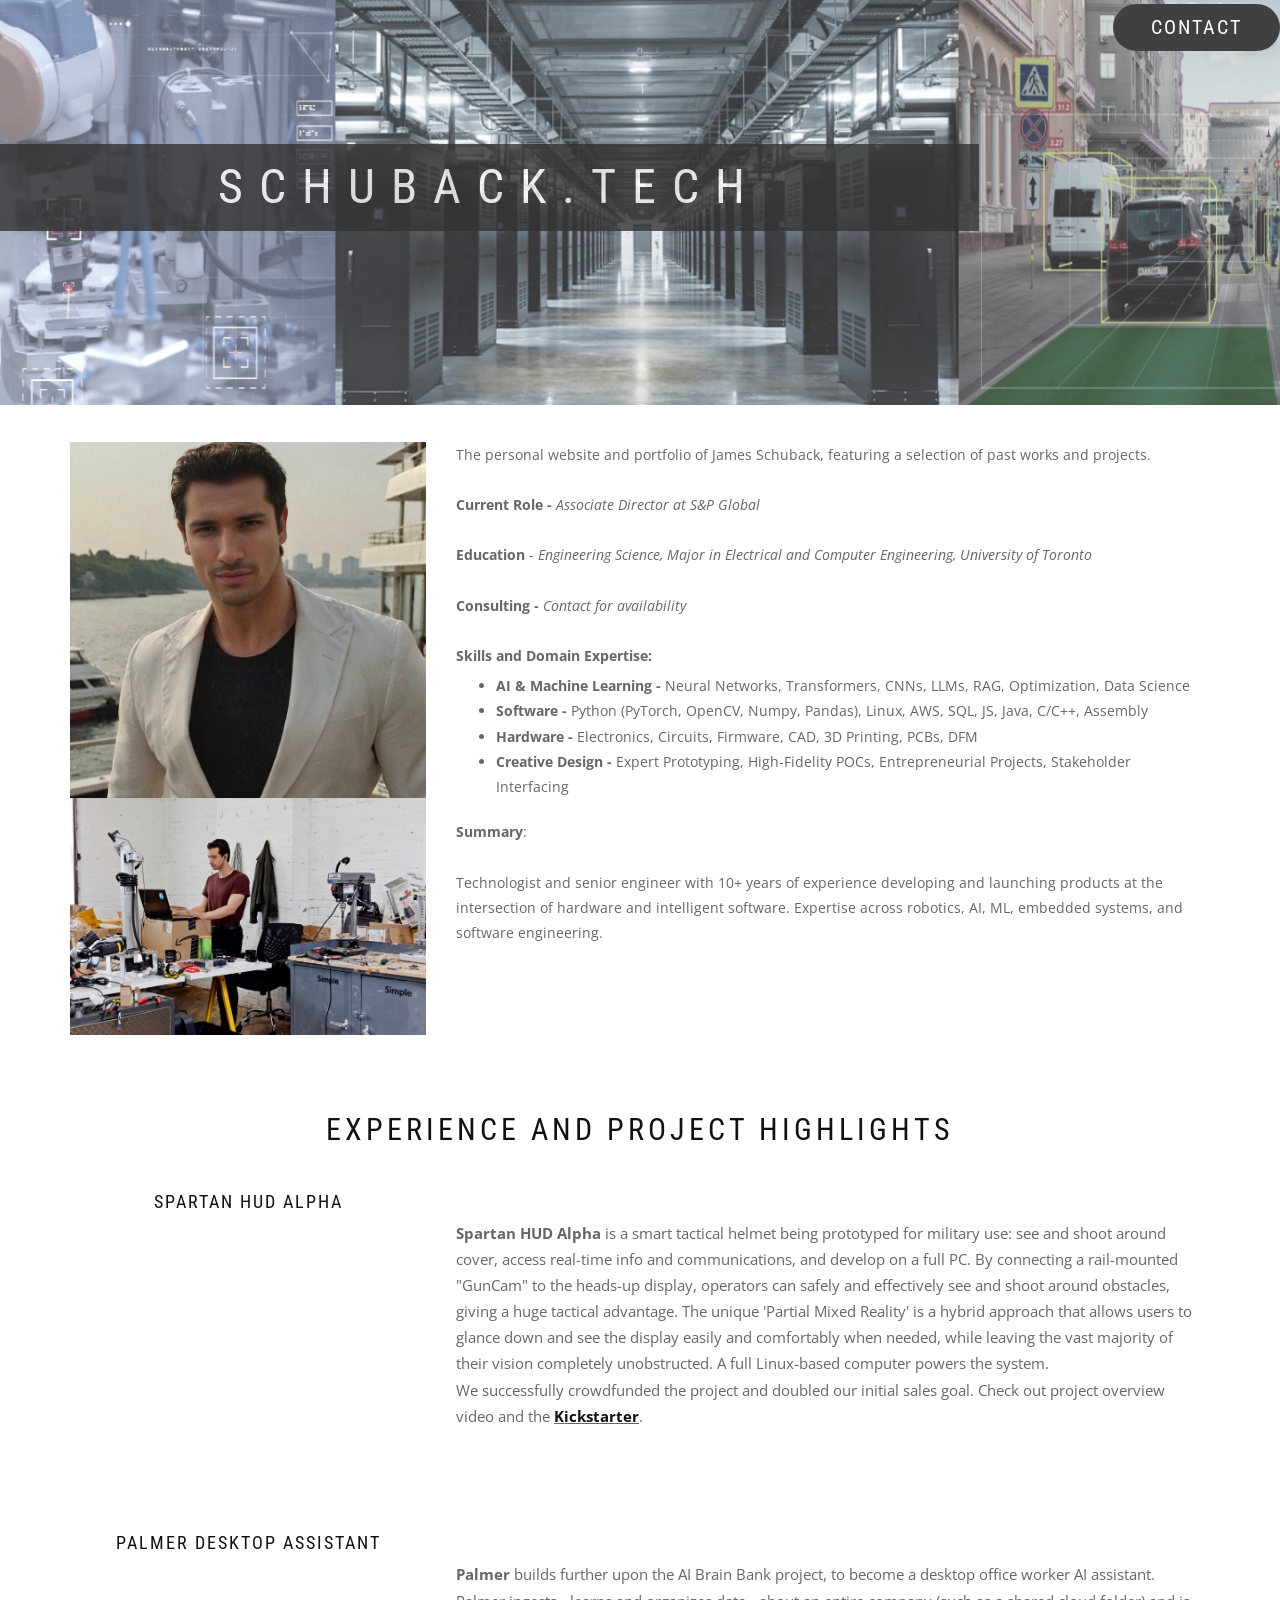
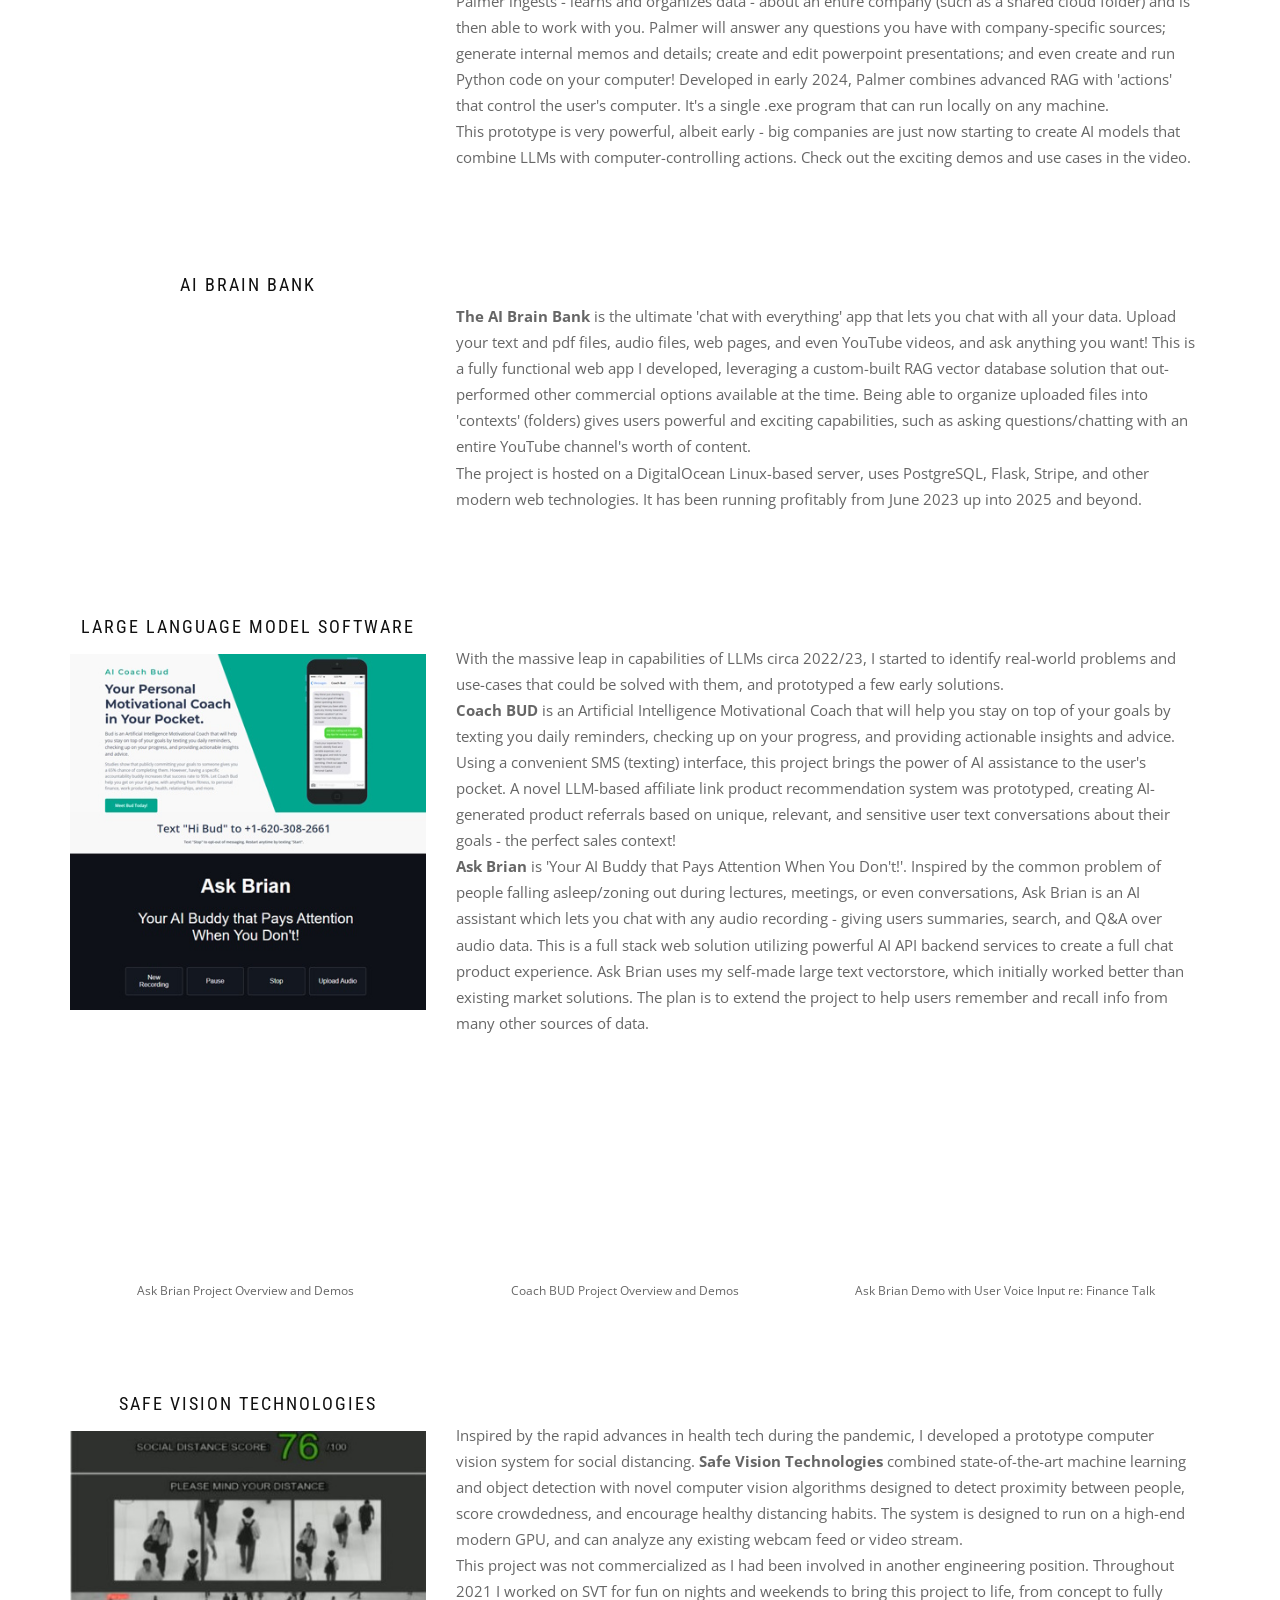
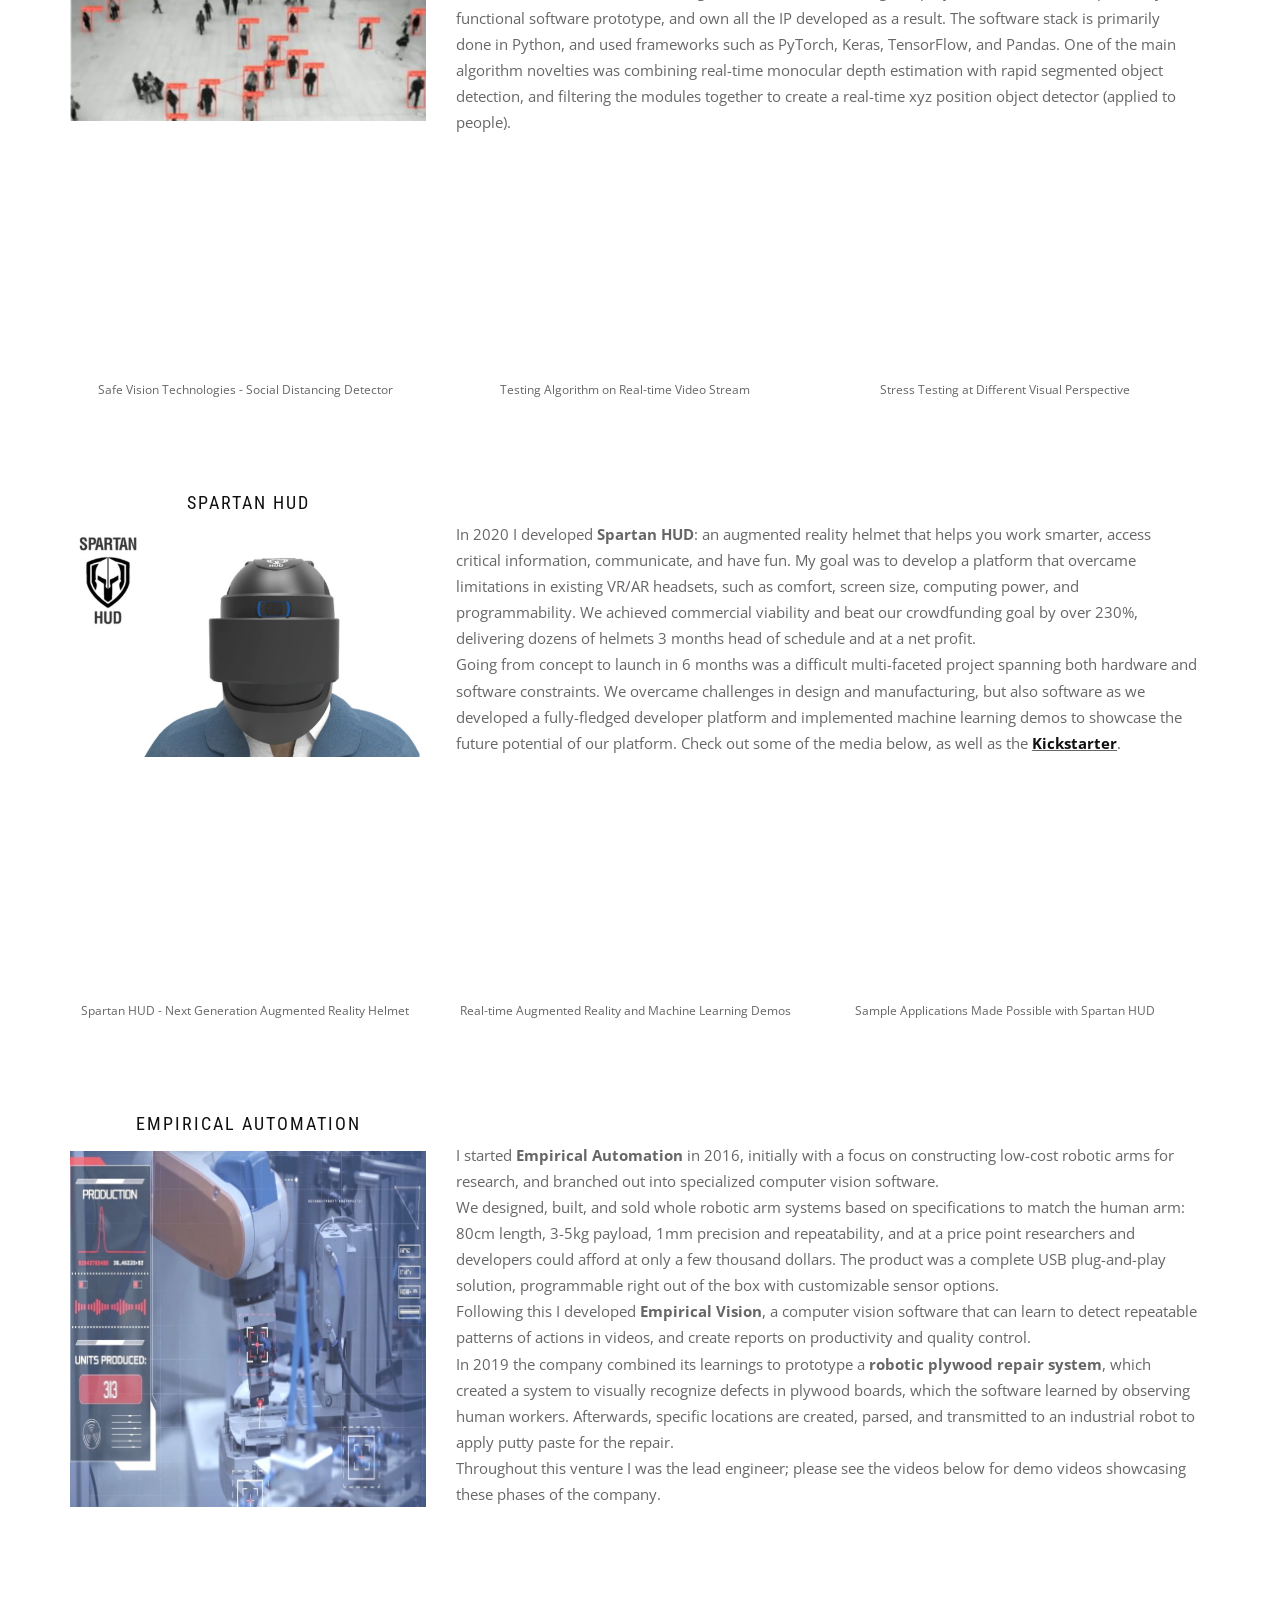
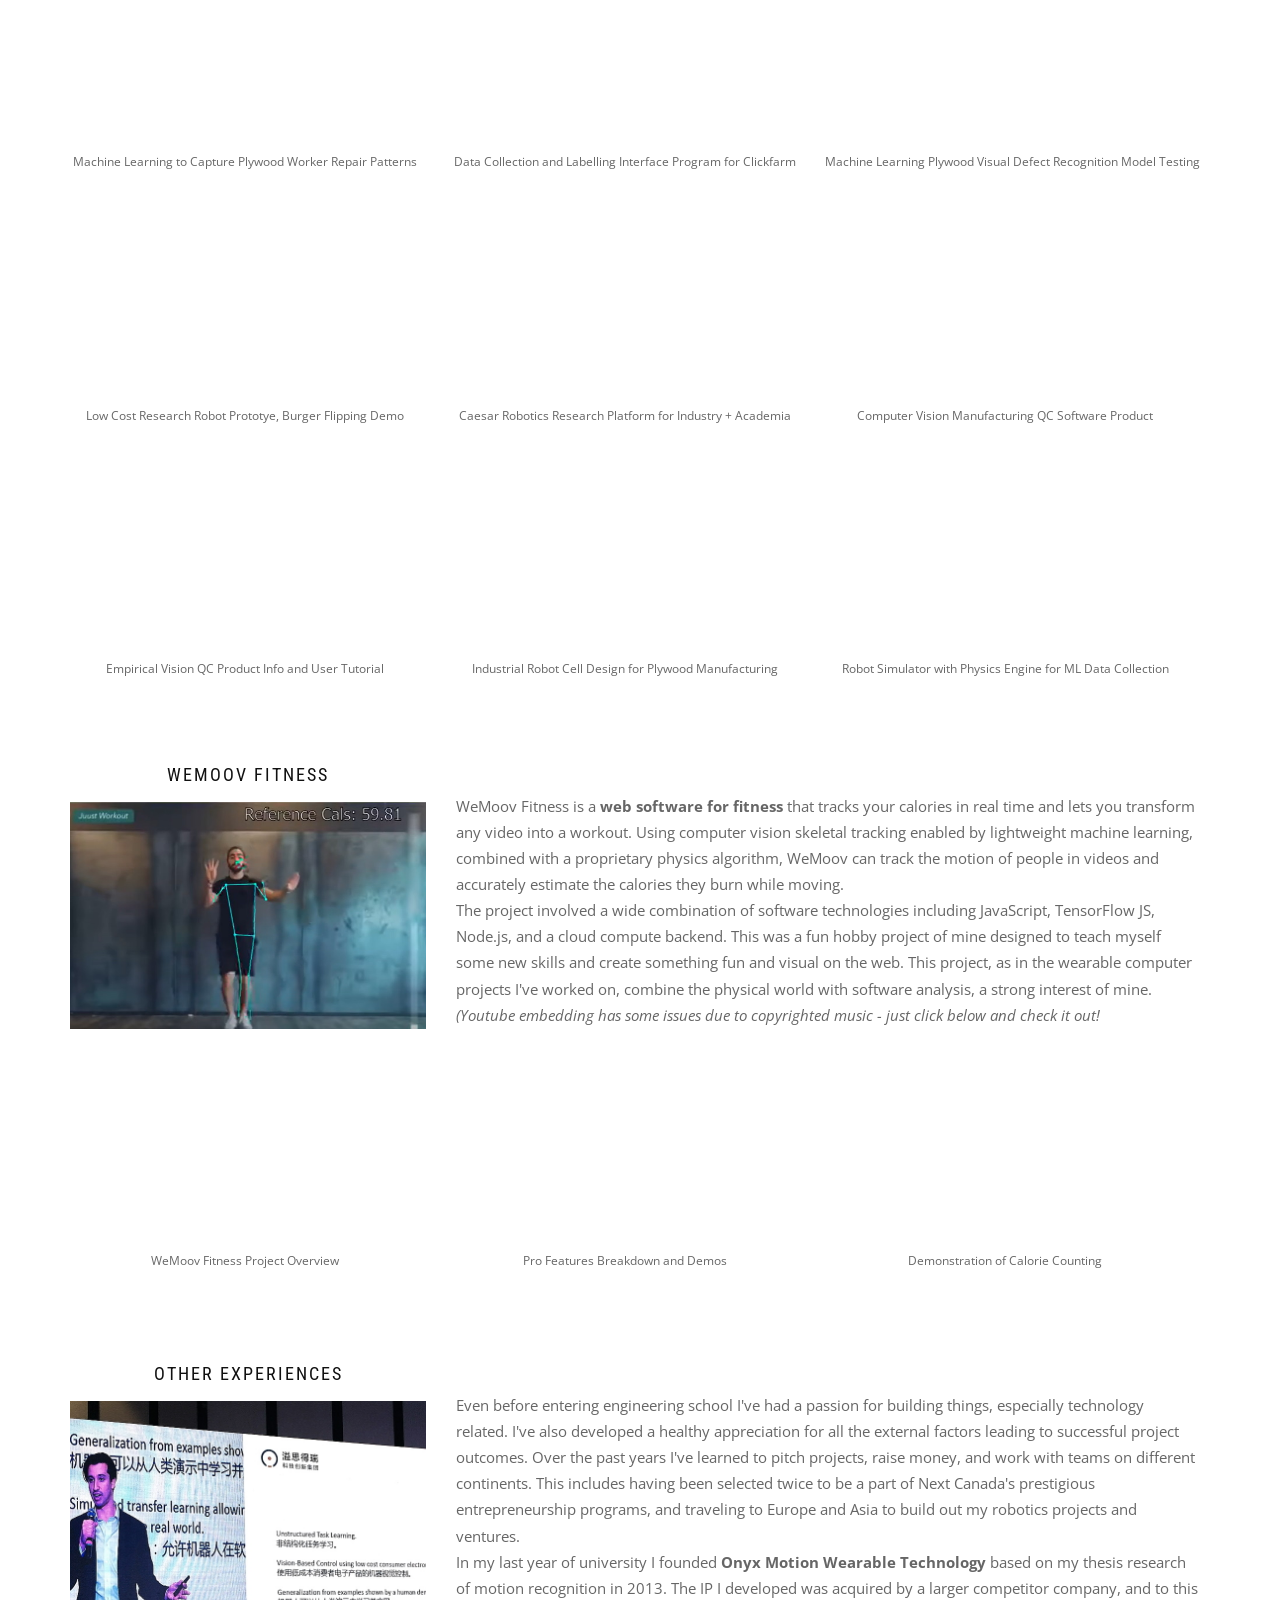
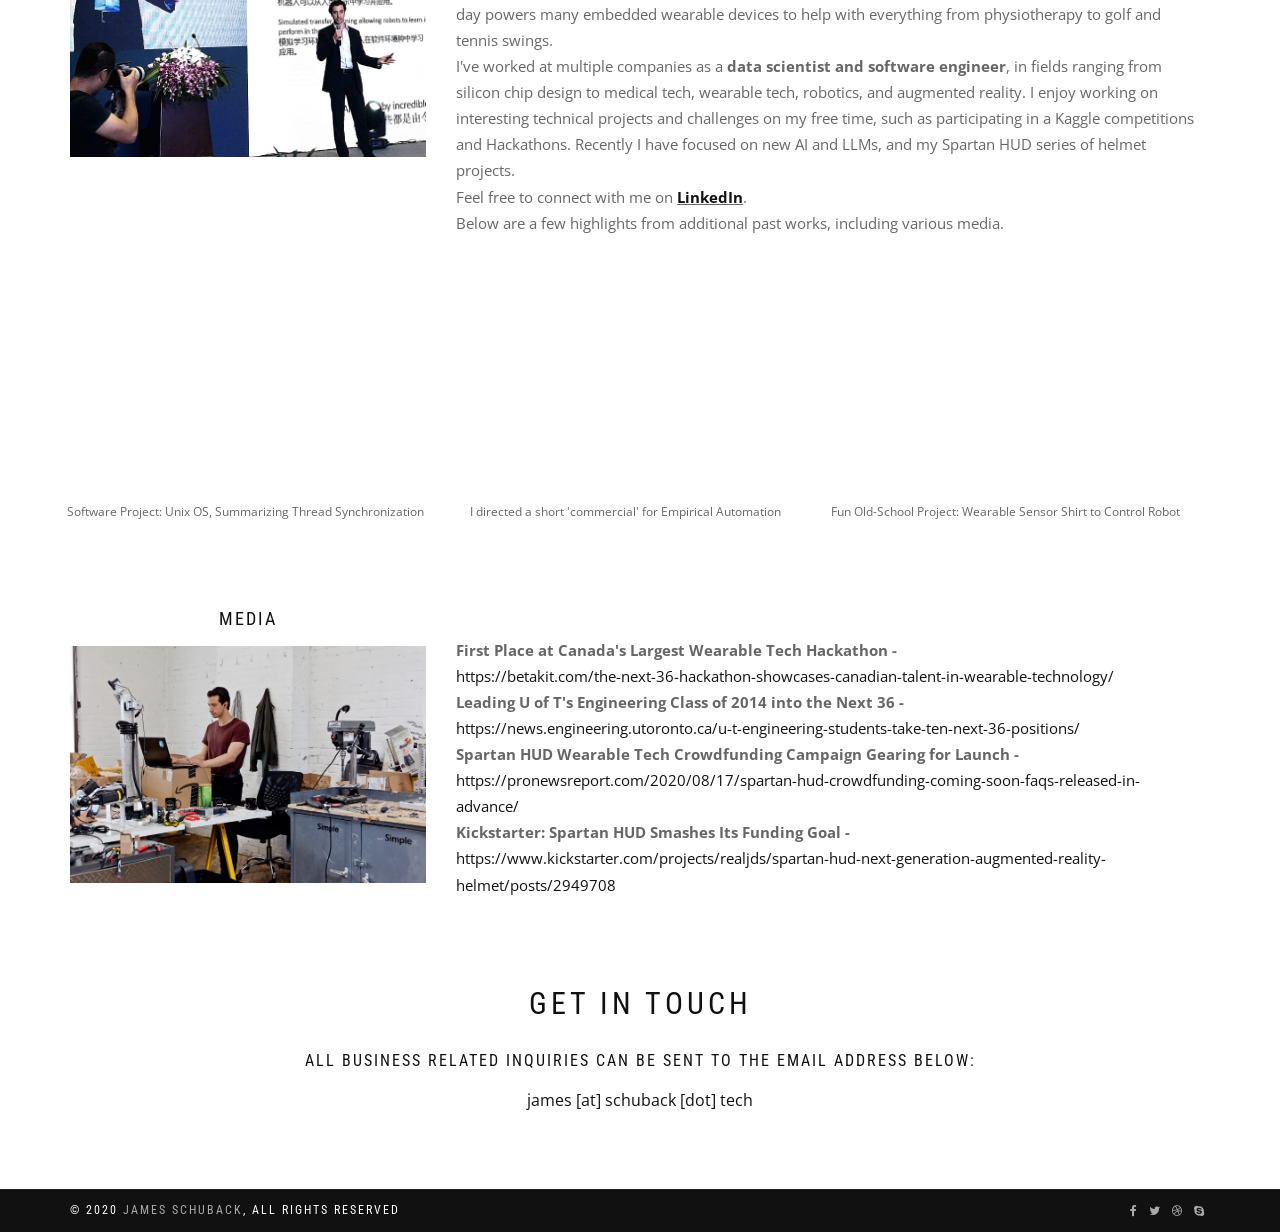
==== index.html @ cfa1db24 "Portoflio site update circa Mar 2025" ====
<!DOCTYPE html>
<html lang="en-US" dir="ltr">
  <head>
    <meta charset="utf-8">
    <meta http-equiv="X-UA-Compatible" content="IE=edge">
    <meta name="viewport" content="width=device-width, initial-scale=1">
    <!--  
    Document Title
    =============================================
    -->
    <title>Schuback.Tech</title>	
    <!--  
    Favicons
    =============================================
    
    <link rel="apple-touch-icon" sizes="57x57" href="assets/images/favicons/apple-icon-57x57.png">
    <link rel="apple-touch-icon" sizes="60x60" href="assets/images/favicons/apple-icon-60x60.png">
    <link rel="apple-touch-icon" sizes="72x72" href="assets/images/favicons/apple-icon-72x72.png">
    <link rel="apple-touch-icon" sizes="76x76" href="assets/images/favicons/apple-icon-76x76.png">
    <link rel="apple-touch-icon" sizes="114x114" href="assets/images/favicons/apple-icon-114x114.png">
    <link rel="apple-touch-icon" sizes="120x120" href="assets/images/favicons/apple-icon-120x120.png">
    <link rel="apple-touch-icon" sizes="144x144" href="assets/images/favicons/apple-icon-144x144.png">
    <link rel="apple-touch-icon" sizes="152x152" href="assets/images/favicons/apple-icon-152x152.png">
    <link rel="apple-touch-icon" sizes="180x180" href="assets/images/favicons/apple-icon-180x180.png">
    <link rel="icon" type="image/png" sizes="192x192" href="assets/images/favicons/android-icon-192x192.png">
    <link rel="icon" type="image/png" sizes="32x32" href="assets/images/favicons/favicon-32x32.png">
    <link rel="icon" type="image/png" sizes="96x96" href="assets/images/favicons/favicon-96x96.png">
    <link rel="icon" type="image/png" sizes="16x16" href="assets/images/favicons/favicon-16x16.png">
    <link rel="manifest" href="/manifest.json">
    <meta name="msapplication-TileColor" content="#ffffff">
    <meta name="msapplication-TileImage" content="assets/images/favicons/ms-icon-144x144.png">
    <meta name="theme-color" content="#ffffff">--->
	
	<link rel="shortcut icon" href="favicon.ico"/>
	
    <!--  
    Stylesheets
    =============================================
    
    -->
    <!-- Default stylesheets-->
    <link href="assets/lib/bootstrap/dist/css/bootstrap.min.css" rel="stylesheet">
    <!-- Template specific stylesheets-->
    <link href="https://fonts.googleapis.com/css?family=Roboto+Condensed:400,700" rel="stylesheet">
    <link href="https://fonts.googleapis.com/css?family=Volkhov:400i" rel="stylesheet">
    <link href="https://fonts.googleapis.com/css?family=Open+Sans:300,400,600,700,800" rel="stylesheet">
    <link href="assets/lib/animate.css/animate.css" rel="stylesheet">
    <link href="assets/lib/components-font-awesome/css/font-awesome.min.css" rel="stylesheet">
    <link href="assets/lib/et-line-font/et-line-font.css" rel="stylesheet">
    <link href="assets/lib/flexslider/flexslider.css" rel="stylesheet">
    <link href="assets/lib/owl.carousel/dist/assets/owl.carousel.min.css" rel="stylesheet">
    <link href="assets/lib/owl.carousel/dist/assets/owl.theme.default.min.css" rel="stylesheet">
    <link href="assets/lib/magnific-popup/dist/magnific-popup.css" rel="stylesheet">
    <link href="assets/lib/simple-text-rotator/simpletextrotator.css" rel="stylesheet">
    <!-- Main stylesheet and color file-->
    <link href="assets/css/style.css" rel="stylesheet">
    <link id="color-scheme" href="assets/css/colors/default.css" rel="stylesheet">
	
	<style>
	.mbYTP_wrapper {
		position: relative;
		z-index: 0;
		width: 1280px;
		height: 720px;
		top: 0px;
		left: 0px;
		overflow: hidden;
		opacity: 1;
		user-select: none;
		max-width: initial;
		transition-property: opacity;
		display: block;
		margin: auto;
		margin-top:  65px;
		transition-duration: 1000ms;
	}
	</style>
	
	<style>
	.mbYTP_playerBox {
    position: absolute !important;
    z-index: 0 !important;
    /* width: 1280px !important; */
    height: 720px !important;
    top: 0px !important;
    left: 0px !important;
    overflow: hidden !important;
    opacity: 1 !important;
    user-select: none !important;
    margin-top: 0px !important;
    margin-left: 0px !important;
    max-width: initial !important;
    transition-property: opacity !important;
    transition-duration: 1000ms !important;
	}
	
	</style>
	
	<style>
* {
  box-sizing: border-box;
}

/* Create three equal columns that floats next to each other */
.column {
  float: left;
  /* width: 33.33%; */
  padding: 10px;
  /* height: 300px;  Should be removed. Only for demonstration */
}

/* Clear floats after the columns */
.row:after {
  content: "";
  display: table;
  clear: both;
}

/* Responsive layout - makes the three columns stack on top of each other instead of next to each other */
 {
  .column {
    width: 100%;
  }
}
</style>
	
	
  </head>
  <body data-spy="scroll" data-target=".onpage-navigation" data-offset="60">
    <main>
      <!--<div class="page-loader">
        <div class="loader">Loading...</div>
      </div>-->
      
	  
	  <section class="home-section" style="text-align: center; opacity: .8; "  id="home" data-background="assets/images/st_bg.png">
        <div class="titan-caption" >
          <div class="caption-content"  >
		  
            <div class="font-alt mb-30 titan-title-size-2-big" style=" background-color:black;color:white" ><span>Schuback.Tech<span></div>
			<!---<a class="video-pop-up" href="https://www.youtube.com/watch?v=elgG52Grwjo"><span class="icon-video"></span></a>-->
          </div>
		  
		  <div class="callout-btn-box "><a class="bg-dark btn btn-border-b btn-circle" style="font-size: 20px; margin-right: 0%;" href="#contactinfo">Contact</a></div>
		  
		  
		  
        </div>
      </section>
	  
	  
	  
	  
	  
	  
	  
      <!--<section class="bg-dark-30 showcase-page-header module parallax-bg" data-background="assets/images/index_bg.jpg">
	  
	  
	  
	  
        <div class="titan-caption">
          <div class="caption-content">
		  <br><br>
            <div class="font-alt mb-30 titan-title-size-1">Robotics and Artificial Intelligence Solutions.</div>
            <div class="font-alt mb-40 titan-title-size-4">Automate Your Business</div> 
          </div>
        </div>
		
		
		
      </section>-->
	  
	  
	  
	  
	  
      <div class="main showcase-page">
        
		<br>
		
		<section class="module-medium">
          <div class="container">
            <div class="row multi-columns-row">
              <div class="col-md-4 col-sm-6 col-xs-12" style="width: 33%;">
                <div >
				  
                  <div class="content-box-image"><img src="assets/images/JS_2024.jpg" alt=""/></div> 
				  <div class="content-box-image"><img src="assets/images/js_robotics_throwback.jpg" alt=""/></div> 
				  <h3 class="content-box-title font-alt"></h3>
                </div>
              </div>
              <div class="col-md-4 col-sm-6 col-xs-12" style="width: 66%;">
                <div >                 
                  <p style='font-size: 14px;'>The personal website and portfolio of James Schuback, featuring a selection of past works and projects.<br>
                  <br><b>Current Role - </b><i>Associate Director at S&P Global</i><br>
				  <br><b>Education</b> - <i>Engineering Science, Major in Electrical and Computer Engineering, University of Toronto</i><br>
                  
                    
                  <br><b>Consulting - </b><i>Contact for availability</i><br>
				  <br><b>Skills and Domain Expertise:</b></p>
				  <ul style='font-size: 14px; margin-top: -15px;'>
					  <li><b>AI & Machine Learning -</b> Neural Networks, Transformers,  CNNs, LLMs, RAG, Optimization, Data Science </li>
					  <li><b>Software -</b> Python (PyTorch, OpenCV, Numpy, Pandas), Linux, AWS, SQL, JS, Java, C/C++, Assembly</li>
					  <li><b>Hardware -</b> Electronics, Circuits, Firmware, CAD, 3D Printing, PCBs, DFM</li>
					  <li><b>Creative Design -</b> Expert Prototyping, High-Fidelity POCs, Entrepreneurial Projects, Stakeholder Interfacing</li>
				  </ul>  
				  <p style='font-size: 14px;'><b>Summary</b>:<br><br>Technologist and senior engineer with 10+ years of experience developing and launching products at the intersection of 
hardware and intelligent software. Expertise across robotics, AI, ML, embedded systems, and software engineering. 
                </div>
              </div>
             
			  
            </div>
			</div>
		</section>
		
		<!--
		<div class="row" style="margin-top: -30px;">
              <div class="col-sm-10 col-sm-offset-1"><br>
			  <br>
                <h2 class="module-title font-alt">Top Skills</h2>
				<br>
              </div><br>
        </div>
		
		
		<section class="module-medium">
          <div class="container">
            <div class="row multi-columns-row">
              <div class="col-md-4 col-sm-6 col-xs-12">
                <div>
				  <h3 class="content-box-title font-alt">Product Lead and Entrepreneur</h3>
                  <div class="content-box-image"><img src="assets/images/skills_softwareeng.jpg" alt=""/></div><br>
                  I've created and been responsible for the delivery of multiple original technological products in the marketplace, ranging from robotics solutions, to data science software, computer vision technology, and wearable technology products. Skills include creative design, market research, organizational planning, fundraising, presenting, pitching, and team management.
                </div>
              </div>
              <div class="col-md-4 col-sm-6 col-xs-12">
                <div >
				  <h3 class="content-box-title font-alt">Data Science + Machine Learning</h3>
                  <div class="content-box-image"><img src="assets/images/skills_datascienceml.jpg" alt=""/></div><br>
                  My technical specialty. I've developed original vision systems for object, activity, and defect recognition; algorithms for learning robotic control tasks; real-time motion recognition from wearable devices; and financial prediction models. Software skills and frameworks include python, C/C++, JavaScript, Keras, TensorFlow, PyTorch, Pandas, NumPy, SciPy, XGBoost, CATBoost, and more.
                </div>
              </div>
              <div class="col-md-4 col-sm-6 col-xs-12">
                <div >
				  <h3 class="content-box-title font-alt">Electronics + Hardware Design</h3>
                  <div class="content-box-image"><img src="assets/images/skills_electronics.jpg" alt=""/></div><br>
                  Over the years I've lead several hardware-focused projects across robotics and wearable technology, carefully designing and manufacturing with software constraints. Many software projects have a critical hardware component in real-world businesses. Skills include circuit design and PCBs, soldering, general electronics, industrial design, DFM, robotics and mechanics.
                </div>
              </div>
			  
            </div>
			
			
			  
            </div>
			
				
			
          </div>
		  
		  
        </section>
		<br>
		-->
		
		<div class="row">
              <div class="col-sm-10 col-sm-offset-1"><br>
			  <br>
                <h2 class="module-title font-alt">Experience and Project Highlights</h2>
				<br>
              </div><br>
        </div>

        <!-- Spartan HUD Alpha -->
		  <div class="container" stlye="padding-bottom: -60px;">
            <div class="row multi-columns-row">
              <div class="col-md-4 col-sm-6 col-xs-12" style="width: 33%;">
                <div >
				  <h3 class="content-box-title font-alt" style="text-align: center;">Spartan HUD Alpha</h3>
                  <div class="content-box-image" ><iframe width="360" height="200" src="https://www.youtube.com/embed/Bal8bYtxSbE"></iframe></div> 
				  
                </div>
              </div>
              <div class="col-md-4 col-sm-6 col-xs-12" style="width: 66%;">
                <div >                 
                  <p style='font-size: 14.5px; margin-top: 48px;'>
				  <b>Spartan HUD Alpha</b> is a smart tactical helmet being prototyped for military use: see and shoot around cover, access real-time info and communications, and develop on a full PC. By connecting a rail-mounted "GunCam" to the heads-up display, operators can safely and effectively see and shoot around obstacles, giving a huge tactical advantage. The unique 'Partial Mixed Reality' is a hybrid approach that allows users to glance down and see the display easily and comfortably when needed, while leaving the vast majority of their vision completely unobstructed. A full Linux-based computer powers the system.<br>We successfully crowdfunded the project and doubled our initial sales goal. Check out project overview video and the <b><u><a href="https://www.kickstarter.com/projects/realjds/spartan-hud-alpha-smart-helmet-for-airsoft-milsim-and-more/">Kickstarter</a></u></b>.
				  
                </div>
              </div>

            </div>
			</div>
			<br>
			
			<br><br>


        <!-- Palmer Software -->
		  <div class="container" stlye="padding-bottom: -60px;">
            <div class="row multi-columns-row">
              <div class="col-md-4 col-sm-6 col-xs-12" style="width: 33%;">
                <div >
				  <h3 class="content-box-title font-alt" style="text-align: center;">Palmer Desktop Assistant</h3>
                  <div class="content-box-image" ><iframe width="360" height="200" src="https://www.youtube.com/embed/qjBikQqPvEk"></iframe></div> 
				  
                </div>
              </div>
              <div class="col-md-4 col-sm-6 col-xs-12" style="width: 66%;">
                <div >                 
                  <p style='font-size: 14.5px; margin-top: 48px;'>
				  <b>Palmer</b> builds further upon the AI Brain Bank project, to become a desktop office worker AI assistant. Palmer ingests - learns and organizes data - about an entire company (such as a shared cloud folder) and is then able to work with you. Palmer will answer any questions you have with company-specific sources; generate internal memos and details; create and edit powerpoint presentations; and even create and run Python code on your computer! Developed in early 2024, Palmer combines advanced RAG with 'actions' that control the user's computer. It's a single .exe program that can run locally on any machine.<br>This prototype is very powerful, albeit early - big companies are just now starting to create AI models that combine LLMs with computer-controlling actions. Check out the exciting demos and use cases in the video. 
				  
                </div>
              </div>

            </div>
			</div>
			<br>
			
			<br><br>

        <!-- AI Brain Bank Software -->
		  <div class="container" stlye="padding-bottom: -60px;">
            <div class="row multi-columns-row">
              <div class="col-md-4 col-sm-6 col-xs-12" style="width: 33%;">
                <div >
				  <h3 class="content-box-title font-alt" style="text-align: center;">AI Brain Bank</h3>
                  <div class="content-box-image" ><iframe width="360" height="200" src="https://www.youtube.com/embed/HFkJmEVlpCY"></iframe></div> 
				  
                </div>
              </div>
              <div class="col-md-4 col-sm-6 col-xs-12" style="width: 66%;">
                <div >                 
                  <p style='font-size: 14.5px; margin-top: 48px;'>
				  <b>The AI Brain Bank</b> is the ultimate 'chat with everything' app that lets you chat with all your data. Upload your text and pdf files, audio files, web pages, and even YouTube videos, and ask anything you want! This is a fully functional web app I developed, leveraging a custom-built RAG vector database solution that out-performed other commercial options available at the time. Being able to organize uploaded files into 'contexts' (folders) gives users powerful and exciting capabilities, such as asking questions/chatting with an entire YouTube channel's worth of content.<br>The project is hosted on a DigitalOcean Linux-based server, uses PostgreSQL, Flask, Stripe, and other modern web technologies. It has been running profitably from June 2023 up into 2025 and beyond.
				  
                </div>
              </div>

            </div>
			</div>
			<br>
			
			<br><br>
		
		<!-- Large Language Model Software -->
		  <div class="container" stlye="padding-bottom: -60px;">
            <div class="row multi-columns-row">
              <div class="col-md-4 col-sm-6 col-xs-12" style="width: 33%;">
                <div >
				  <h3 class="content-box-title font-alt" style="text-align: center;">Large Language Model Software</h3>
                  <div class="content-box-image" ><img src="assets/images/llm_initial_projects.jpg" alt=""/></div> 
				  
                </div>
              </div>
              <div class="col-md-4 col-sm-6 col-xs-12" style="width: 66%;">
                <div >                 
                  <p style='font-size: 14.5px; margin-top: 48px;'>With the massive leap in capabilities of LLMs circa 2022/23, I started to identify real-world problems and use-cases that could be solved with them, and prototyped a few early solutions.<br>
				  <b>Coach BUD</b> is an Artificial Intelligence Motivational Coach that will help you stay on top of your goals by texting you daily reminders, checking up on your progress, and providing actionable insights and advice. Using a convenient SMS (texting) interface, this project brings the power of AI assistance to the user's pocket. A novel LLM-based affiliate link product recommendation system was prototyped, creating AI-generated product referrals based on unique, relevant, and sensitive user text conversations about their goals - the perfect sales context!<br>
				  <b>Ask Brian</b> is 'Your AI Buddy that Pays Attention When You Don't!'. Inspired by the common problem of people falling asleep/zoning out during lectures, meetings, or even conversations, Ask Brian is an AI assistant which lets you chat with any audio recording - giving users summaries, search, and Q&A over audio data. This is a full stack web solution utilizing powerful AI API backend services to create a full chat product experience. Ask Brian uses my self-made large text vectorstore, which initially worked better than existing market solutions. The plan is to extend the project to help users remember and recall info from many other sources of data.
                </div>
              </div>

            </div>
			</div>
			<br>
			<div class="container" style="text-align: center;">
				<div class="row">
					<div class="column">
					  <div style="margin-top: -15px;">
						  <iframe width="360" height="200" src="https://www.youtube.com/embed/ngNZNZLTmP0"></iframe>
						</div>
						<p>
						  Ask Brian Project Overview and Demos
					   </p>
					</div>
					<div class="column">
						<div style="margin-top: -15px;">
						  <iframe width="360" height="200" src="https://www.youtube.com/embed/h95p5-XRc2A"></iframe>
						</div>
						<p>
						  Coach BUD Project Overview and Demos
					   </p>
					</div>
					<div class="column">
						<div style="margin-top: -15px;">
						  <iframe width="360" height="200" src="https://www.youtube.com/embed/r1IshScQs78"></iframe>
						</div>
						<p>
						  Ask Brian Demo with User Voice Input re: Finance Talk
					   </p>
					</div>
				  </div>
			</div>
			<br><br>
		
		<!-- Safe Vision Technologies -->
		  <div class="container" stlye="padding-bottom: -60px;">
            <div class="row multi-columns-row">
              <div class="col-md-4 col-sm-6 col-xs-12" style="width: 33%;">
                <div >
				  <h3 class="content-box-title font-alt" style="text-align: center;">Safe Vision Technologies</h3>
                  <div class="content-box-image" ><img src="assets/images/safe_vision_technologies.jpg" alt=""/></div> 
				  
                </div>
              </div>
              <div class="col-md-4 col-sm-6 col-xs-12" style="width: 66%;">
                <div >                 
                  <p style='font-size: 14.5px; margin-top: 48px;'>Inspired by the rapid advances in health tech during the pandemic, I developed a prototype computer vision system for social distancing. <b>Safe Vision Technologies</b> combined state-of-the-art machine learning and object detection with novel computer vision algorithms designed to detect proximity between people, score crowdedness, and encourage healthy distancing habits. The system is designed to run on a high-end modern GPU, and can analyze any existing webcam feed or video stream.<br>
				  This project was not commercialized as I had been involved in another engineering position. Throughout 2021 I worked on SVT for fun on nights and weekends to bring this project to life, from concept to fully functional software prototype, and own all the IP developed as a result. The software stack is primarily done in Python, and used frameworks such as PyTorch, Keras, TensorFlow, and Pandas. One of the main algorithm novelties was combining real-time monocular depth estimation with rapid segmented object detection, and filtering the modules together to create a real-time xyz position object detector (applied to people). 
                </div>
              </div>

            </div>
			</div>
			<br>
			<div class="container" style="text-align: center;">
				<div class="row">
					<div class="column">
					  <div style="margin-top: -15px;">
						  <iframe width="360" height="200" src="https://www.youtube.com/embed/OvW6NrV95M0"></iframe>
						</div>
						<p>
						  Safe Vision Technologies - Social Distancing Detector
					   </p>
					</div>
					<div class="column">
						<div style="margin-top: -15px;">
						  <iframe width="360" height="200" src="https://www.youtube.com/embed/6-wcoZozGII"></iframe>
						</div>
						<p>
						  Testing Algorithm on Real-time Video Stream
					   </p>
					</div>
					<div class="column">
						<div style="margin-top: -15px;">
						  <iframe width="360" height="200" src="https://www.youtube.com/embed/tZaejeaf4gc"></iframe>
						</div>
						<p>
						  Stress Testing at Different Visual Perspective
					   </p>
					</div>
				  </div>
			</div>
			<br><br>
		
		
		<!-- Spartan HUD -->
		  <div class="container" stlye="padding-bottom: -60px;">
            <div class="row multi-columns-row">
              <div class="col-md-4 col-sm-6 col-xs-12" style="width: 33%;">
                <div >
				  <h3 class="content-box-title font-alt" style="text-align: center;">Spartan HUD</h3>
                  <div class="content-box-image" ><img src="assets/images/spartan_hud.jpg" alt=""/></div> 
				  
                </div>
              </div>
              <div class="col-md-4 col-sm-6 col-xs-12" style="width: 66%;">
                <div >                 
                  <p style='font-size: 14.5px; margin-top: 48px;'>In 2020 I developed <b>Spartan HUD</b>: an augmented reality helmet that helps you work smarter, access critical information, communicate, and have fun. My goal was to develop a platform that overcame limitations in existing VR/AR headsets, such as comfort, screen size, computing power, and programmability. We achieved commercial viability and beat our crowdfunding goal by over 230%, delivering dozens of helmets 3 months head of schedule and at a net profit.<br>
				  Going from concept to launch in 6 months was a difficult multi-faceted project spanning both hardware and software constraints. We overcame challenges in design and manufacturing, but also software as we developed a fully-fledged developer platform and implemented machine learning demos to showcase the future potential of our platform. Check out some of the media below, as well as the <b><u><a href="https://www.kickstarter.com/projects/realjds/spartan-hud-next-generation-augmented-reality-helmet">Kickstarter</a></u></b>.
                </div>
              </div>

            </div>
			</div>
			<br>
			<div class="container" style="text-align: center;">
				<div class="row">
					<div class="column">
					  <div style="margin-top: -15px;">
						  <iframe width="360" height="200" src="https://www.youtube.com/embed/XFtIkrYHDxI"></iframe>
						</div>
						<p>
						  Spartan HUD - Next Generation Augmented Reality Helmet
					   </p>
					</div>
					<div class="column">
						<div style="margin-top: -15px;">
						  <iframe width="360" height="200" src="https://www.youtube.com/embed/V4em5ZFX5cA"></iframe>
						</div>
						<p>
						  Real-time Augmented Reality and Machine Learning Demos
					   </p>
					</div>
					<div class="column">
						<div style="margin-top: -15px;">
						  <iframe width="360" height="200" src="https://www.youtube.com/embed/a0B-TY-s97k"></iframe>
						</div>
						<p>
						  Sample Applications Made Possible with Spartan HUD
					   </p>
					</div>
				  </div>
			</div>
			<br><br>
			
			<!----- empirical automation --->
          <div class="container" stlye="padding-bottom: -60px;">
            <div class="row multi-columns-row">
              <div class="col-md-4 col-sm-6 col-xs-12" style="width: 33%;">
                <div >
				  <h3 class="content-box-title font-alt" style="text-align: center;">Empirical Automation</h3>
                  <div class="content-box-image" ><img src="assets/images/empirical_automation.jpg" alt=""/></div> 
				  
                </div>
              </div>
              <div class="col-md-4 col-sm-6 col-xs-12" style="width: 66%;">
                <div >                 
                  <p style='font-size: 14.5px; margin-top: 48px;'>I started <b>Empirical Automation</b> in 2016, initially with a focus on constructing low-cost robotic arms for research, and branched out into specialized computer vision software.<br>We designed, built, and sold whole robotic arm systems based on specifications to match the human arm: 80cm length, 3-5kg payload, 1mm precision and repeatability, and at a price point researchers and developers could afford at only a few thousand dollars. The product was a complete USB plug-and-play solution, programmable right out of the box with customizable sensor options.<br>Following this I developed <b>Empirical Vision</b>, a computer vision software that can learn to detect repeatable patterns of actions in videos, and create reports on productivity and quality control.<br>In 2019 the company combined its learnings to prototype a <b>robotic plywood repair system</b>, which created a system to visually recognize defects in plywood boards, which the software learned by observing human workers. Afterwards, specific locations are created, parsed, and transmitted to an industrial robot to apply putty paste for the repair.<br>Throughout this venture I was the lead engineer; please see the videos below for demo videos showcasing these phases of the company.
                </div>
              </div>
			  
			  
             
			  
            </div>
			</div>
			<br>
			<div class="container" style="text-align: center;">
				<div class="row">
					<div class="column">
					  <div style="margin-top: -15px;">
						  <iframe width="360" height="200" src="https://www.youtube.com/embed/-WxRuKlAbVE"></iframe>
						</div>
						<p>
						  Machine Learning to Capture Plywood Worker Repair Patterns
					   </p>
					</div>
					<div class="column">
						<div style="margin-top: -15px;">
						  <iframe width="360" height="200" src="https://www.youtube.com/embed/2_oi_4C7CqI"></iframe>
						</div>
						<p>
						  Data Collection and Labelling Interface Program for Clickfarm
					   </p>
					</div>
					<div class="column">
						<div style="margin-top: -15px;">
						  <iframe width="360" height="200" src="https://www.youtube.com/embed/RmHMuMH5_28"></iframe>
						</div>
						<p>
						  Machine Learning Plywood Visual Defect Recognition Model Testing
					   </p>
					</div>
				  </div>
			</div>
			
			<div class="container" style="text-align: center; ">
			<div class="row" >
				<div class="column">
				  <div style="margin-top: -15px;">
					  <iframe width="360" height="200" src="https://www.youtube.com/embed/xHtlhxu2Qx8"></iframe>
					</div>
					<p>
					  Low Cost Research Robot Prototye, Burger Flipping Demo
				   </p>
				</div>
				<div class="column">
					<div style="margin-top: -15px;">
					  <iframe width="360" height="200" src="https://www.youtube.com/embed/nvusVf3Ch9Q"></iframe>
					</div>
					<p>
					  Caesar Robotics Research Platform for Industry + Academia
				   </p>
				</div>
				<div class="column">
					<div style="margin-top: -15px;">
					  <iframe width="360" height="200" src="https://www.youtube.com/embed/_Z-19_VmWkA"></iframe>
					</div>
					<p>
					  Computer Vision Manufacturing QC Software Product
				   </p>
				</div>
				
			  </div>
			</div>
			  
			  <div class="container" style="text-align: center;">
				<div class="row">
					<div class="column">
						<div style="margin-top: -15px;">
						  <iframe width="360" height="200" src="https://www.youtube.com/embed/4rr3kiijzOE"></iframe>
						</div>
						<p>
						  Empirical Vision QC Product Info and User Tutorial
				   </p>
				</div>
					<div class="column">
						<div style="margin-top: -15px;">
						  <iframe width="360" height="200" src="https://www.youtube.com/embed/h-TkmdIW61E"></iframe>
						</div>
						<p>
						  Industrial Robot Cell Design for Plywood Manufacturing
					   </p>
					</div>
					<div class="column">
					  <div style="margin-top: -15px;">
						  <iframe width="360" height="200" src="https://www.youtube.com/embed/UTdJLPa5cgg"></iframe>
						</div>
						<p>
						  Robot Simulator with Physics Engine for ML Data Collection
					   </p>
					</div>
				  </div>
			  </div>
			  <br>
			  
			  
		<section class="module-medium">
		
		  <div class="container" stlye="padding-bottom: -60px;">
            <div class="row multi-columns-row">
              <div class="col-md-4 col-sm-6 col-xs-12" style="width: 33%;">
                <div >
				  <h3 class="content-box-title font-alt" style="text-align: center;">WeMoov Fitness</h3>
                  <div class="content-box-image" ><img src="assets/images/wemoov_1.jpg" alt=""/></div> 
				  
                </div>
              </div>
              <div class="col-md-4 col-sm-6 col-xs-12" style="width: 66%;">
                <div >                 
                  <p style='font-size: 14.5px; margin-top: 48px;'>WeMoov Fitness is a <b>web software for fitness</b> that tracks your calories in real time and lets you transform any video into a workout. Using computer vision skeletal tracking enabled by lightweight machine learning, combined with a proprietary physics algorithm, WeMoov can track the motion of people in videos and accurately estimate the calories they burn while moving. <br>
				  The project involved a wide combination of software technologies including JavaScript, TensorFlow JS, Node.js, and a cloud compute backend. This was a fun hobby project of mine designed to teach myself some new skills and create something fun and visual on the web. This project, as in the wearable computer projects I've worked on, combine the physical world with software analysis, a strong interest of mine.<br>
				  <i>(Youtube embedding has some issues due to copyrighted music - just click below and check it out!</i><br>
                </div>
              </div>

            </div>
			</div>
			<div class="container" style="text-align: center;">
				<div class="row">
					<div class="column">
					  <div style="margin-top: -15px;">
						  <iframe width="360" height="200" src="https://www.youtube.com/embed/xDXqFVWjjR4"></iframe>
						</div>
						<p>
						  WeMoov Fitness Project Overview
					   </p>
					</div>
					<div class="column">
						<div style="margin-top: -15px;">
						  <iframe width="360" height="200" src="https://www.youtube.com/embed/X_Tp-ibfsnk"></iframe>
						</div>
						<p>
						  Pro Features Breakdown and Demos
					   </p>
					</div>
					<div class="column">
						<div style="margin-top: -15px;">
						  <iframe width="360" height="200" src="https://www.youtube.com/embed/rswB4ZtqCbk"></iframe>
						</div>
						<p>
						  Demonstration of Calorie Counting
					   </p>
					</div>
				  </div>
			</div>
			<br><br>	  
			
		<!--- Other Experience --->
		<div class="container" stlye="padding-bottom: -30px;">
		<div class="row multi-columns-row">
		  <div class="col-md-4 col-sm-6 col-xs-12" style="width: 33%;">
			<div >
			  <h3 class="content-box-title font-alt" style="text-align: center;">Other Experiences</h3>
			  <div class="content-box-image" ><img src="assets/images/js_pitch_throwback.jpg" alt=""/></div> 
			  
			</div>
		  </div>
		  <div class="col-md-4 col-sm-6 col-xs-12" style="width: 66%;">
			<div >                 
			  <p style='font-size: 14.5px; margin-top: 48px;'>Even before entering engineering school I've had a passion for building things, especially technology related. I've also developed a healthy appreciation for all the external factors leading to successful project outcomes. Over the past years I've learned to pitch projects, raise money, and work with  teams on different continents. This includes having been selected twice to be a part of Next Canada's prestigious entrepreneurship programs, and traveling to Europe and Asia to build out my robotics projects and ventures.<br>In my last year of university I founded <b>Onyx Motion Wearable Technology</b> based on my thesis research of motion recognition in 2013. The IP I developed was acquired by a larger competitor company, and to this day powers many embedded wearable devices to help with everything from physiotherapy to golf and tennis swings.<br>I've worked at multiple companies as a <b>data scientist and software engineer</b>, in fields ranging from silicon chip design to medical tech, wearable tech, robotics, and augmented reality. I enjoy working on interesting technical projects and challenges on my free time, such as participating in a Kaggle competitions and Hackathons. Recently I have focused on new AI and LLMs, and my Spartan HUD series of helmet projects. <br>Feel free to connect with me on <b><u><a href="https://www.linkedin.com/in/james-schuback/">LinkedIn</a></u></b>.<br>Below are a few highlights from additional past works, including various media.
			</div>
		  </div>

		</div>
		</div>
		<br><br>
		
		<div class="container" style="text-align: center;">
				<div class="row">
					<div class="column">
						<div style="margin-top: -15px;">
						  <iframe width="360" height="200" src="https://www.youtube.com/embed/uy8951qV7VU"></iframe>
						</div>
						<p>
						  Software Project: Unix OS, Summarizing Thread Synchronization
				   </p>
				</div>
					<div class="column">
						<div style="margin-top: -15px;">
						  <iframe width="360" height="200" src="https://www.youtube.com/embed/SSbWXOr-hJM"></iframe>
						</div>
						<p>
						  I directed a short 'commercial' for Empirical Automation
					   </p>
					</div>
					<div class="column">
						<div style="margin-top: -15px;">
						  <iframe width="360" height="200" src="https://www.youtube.com/embed/Pev3lh2o12E"></iframe>
						</div>
						<p>
						  Fun Old-School Project: Wearable Sensor Shirt to Control Robot
					   </p>
					</div>
				  </div>
			  </div>
		
		
		<br>
		
		
	
		</section>
		
		<div class="container" stlye="padding-bottom: -30px;">
		<div class="row multi-columns-row">
		  <div class="col-md-4 col-sm-6 col-xs-12" style="width: 33%;">
			<div >
			  <h3 class="content-box-title font-alt" style="text-align: center;">Media</h3>
			  <div class="content-box-image" ><img src="assets/images/js_robotics_throwback.jpg" alt=""/></div> 
			  
			</div>
		  </div>
		  <div class="col-md-4 col-sm-6 col-xs-12" style="width: 66%;">
			<div >                 
			  <p style='font-size: 14.5px; margin-top: 48px;'><b>First Place at Canada's Largest Wearable Tech Hackathon -</b> <br><a href=https://betakit.com/the-next-36-hackathon-showcases-canadian-talent-in-wearable-technology/>https://betakit.com/the-next-36-hackathon-showcases-canadian-talent-in-wearable-technology/</a> <br>
			  <b>Leading U of T's Engineering Class of 2014 into the Next 36 -</b> <br>
			  <a href=https://news.engineering.utoronto.ca/u-t-engineering-students-take-ten-next-36-positions/>https://news.engineering.utoronto.ca/u-t-engineering-students-take-ten-next-36-positions/</a><br>
			  <b>Spartan HUD Wearable Tech Crowdfunding Campaign Gearing for Launch -</b><br>
			 <a href=https://pronewsreport.com/2020/08/17/spartan-hud-crowdfunding-coming-soon-faqs-released-in-advance/>https://pronewsreport.com/2020/08/17/spartan-hud-crowdfunding-coming-soon-faqs-released-in-advance/</a><br>
			 <b>Kickstarter: Spartan HUD Smashes Its Funding Goal -</b>
			 <a href=https://www.kickstarter.com/projects/realjds/spartan-hud-next-generation-augmented-reality-helmet/posts/2949708>https://www.kickstarter.com/projects/realjds/spartan-hud-next-generation-augmented-reality-helmet/posts/2949708</a>
				</p>
			</div>
		  </div>

		</div>
		</div>
		<br>
		
		
			
			
		
			
			
			<div class="row" style=" text-align: center;" id="contactinfo">
			  <br><br>
                <h2 class="module-title font-alt">Get in Touch</h2>
				<br>
                <div class="module-subtitle font-alt" >All business related inquiries can be sent to the email address below:</div>
				<div class="module-subtitle ">james [at] schuback [dot] tech</div>
				<br>
              <br>
            </div>
			
			</section>
			
			<br>
		  
		
		
	  
	  
	  <hr class="divider-d">
        <footer class="footer bg-dark">
          <div class="container">
            <div class="row">
              <div class="col-sm-6">
                <p class="copyright font-alt">&copy; 2020&nbsp;<a href="index.html">James Schuback</a>, All Rights Reserved</p>
              </div>
              <div class="col-sm-6">
                <div class="footer-social-links"><a href="#"><i class="fa fa-facebook"></i></a><a href="#"><i class="fa fa-twitter"></i></a><a href="#"><i class="fa fa-dribbble"></i></a><a href="#"><i class="fa fa-skype"></i></a>
                </div>
              </div>
            </div>
          </div>
        </footer>
	  
      <div class="scroll-up"><a href="#totop"><i class="fa fa-angle-double-up"></i></a></div>
    </main>
    <!--  
    JavaScripts
    =============================================
    -->
    <script src="assets/lib/jquery/dist/jquery.js"></script>
    <script src="assets/lib/bootstrap/dist/js/bootstrap.min.js"></script>
    <script src="assets/lib/wow/dist/wow.js"></script>
    <script src="assets/lib/jquery.mb.ytplayer/dist/jquery.mb.YTPlayer.js"></script>
    <script src="assets/lib/isotope/dist/isotope.pkgd.js"></script>
    <script src="assets/lib/imagesloaded/imagesloaded.pkgd.js"></script>
    <script src="assets/lib/flexslider/jquery.flexslider.js"></script>
    <script src="assets/lib/owl.carousel/dist/owl.carousel.min.js"></script>
    <script src="assets/lib/smoothscroll.js"></script>
    <script src="assets/lib/magnific-popup/dist/jquery.magnific-popup.js"></script>
    <script src="assets/lib/simple-text-rotator/jquery.simple-text-rotator.min.js"></script>
    <script src="assets/js/plugins.js"></script>
    <script src="assets/js/main.js"></script>
  </body>
</html>
---- assets/lib/et-line-font/et-line-font.css ----
@font-face {
	font-family: 'et-line';
	src:url('fonts/et-line.eot');
	src:url('fonts/et-line.eot?#iefix') format('embedded-opentype'),
		url('fonts/et-line.woff') format('woff'),
		url('fonts/et-line.ttf') format('truetype'),
		url('fonts/et-line.svg#et-line') format('svg');
	font-weight: normal;
	font-style: normal;
}

/* Use the following CSS code if you want to use data attributes for inserting your icons */
[data-icon]:before {
	font-family: 'et-line';
	content: attr(data-icon);
	speak: none;
	font-weight: normal;
	font-variant: normal;
	text-transform: none;
	line-height: 1;
	-webkit-font-smoothing: antialiased;
	-moz-osx-font-smoothing: grayscale;
	display:inline-block;
}

/* Use the following CSS code if you want to have a class per icon */
/*
Instead of a list of all class selectors,
you can use the generic selector below, but it's slower:
[class*="icon-"] {
*/
.icon-mobile, .icon-laptop, .icon-desktop, .icon-tablet, .icon-phone, .icon-document, .icon-documents, .icon-search, .icon-clipboard, .icon-newspaper, .icon-notebook, .icon-book-open, .icon-browser, .icon-calendar, .icon-presentation, .icon-picture, .icon-pictures, .icon-video, .icon-camera, .icon-printer, .icon-toolbox, .icon-briefcase, .icon-wallet, .icon-gift, .icon-bargraph, .icon-grid, .icon-expand, .icon-focus, .icon-edit, .icon-adjustments, .icon-ribbon, .icon-hourglass, .icon-lock, .icon-megaphone, .icon-shield, .icon-trophy, .icon-flag, .icon-map, .icon-puzzle, .icon-basket, .icon-envelope, .icon-streetsign, .icon-telescope, .icon-gears, .icon-key, .icon-paperclip, .icon-attachment, .icon-pricetags, .icon-lightbulb, .icon-layers, .icon-pencil, .icon-tools, .icon-tools-2, .icon-scissors, .icon-paintbrush, .icon-magnifying-glass, .icon-circle-compass, .icon-linegraph, .icon-mic, .icon-strategy, .icon-beaker, .icon-caution, .icon-recycle, .icon-anchor, .icon-profile-male, .icon-profile-female, .icon-bike, .icon-wine, .icon-hotairballoon, .icon-globe, .icon-genius, .icon-map-pin, .icon-dial, .icon-chat, .icon-heart, .icon-cloud, .icon-upload, .icon-download, .icon-target, .icon-hazardous, .icon-piechart, .icon-speedometer, .icon-global, .icon-compass, .icon-lifesaver, .icon-clock, .icon-aperture, .icon-quote, .icon-scope, .icon-alarmclock, .icon-refresh, .icon-happy, .icon-sad, .icon-facebook, .icon-twitter, .icon-googleplus, .icon-rss, .icon-tumblr, .icon-linkedin, .icon-dribbble {
	font-family: 'et-line';
	speak: none;
	font-style: normal;
	font-weight: normal;
	font-variant: normal;
	text-transform: none;
	line-height: 1;
	-webkit-font-smoothing: antialiased;
	-moz-osx-font-smoothing: grayscale;
	display:inline-block;
}
.icon-mobile:before {
	content: "\e000";
}
.icon-laptop:before {
	content: "\e001";
}
.icon-desktop:before {
	content: "\e002";
}
.icon-tablet:before {
	content: "\e003";
}
.icon-phone:before {
	content: "\e004";
}
.icon-document:before {
	content: "\e005";
}
.icon-documents:before {
	content: "\e006";
}
.icon-search:before {
	content: "\e007";
}
.icon-clipboard:before {
	content: "\e008";
}
.icon-newspaper:before {
	content: "\e009";
}
.icon-notebook:before {
	content: "\e00a";
}
.icon-book-open:before {
	content: "\e00b";
}
.icon-browser:before {
	content: "\e00c";
}
.icon-calendar:before {
	content: "\e00d";
}
.icon-presentation:before {
	content: "\e00e";
}
.icon-picture:before {
	content: "\e00f";
}
.icon-pictures:before {
	content: "\e010";
}
.icon-video:before {
	content: "\e011";
}
.icon-camera:before {
	content: "\e012";
}
.icon-printer:before {
	content: "\e013";
}
.icon-toolbox:before {
	content: "\e014";
}
.icon-briefcase:before {
	content: "\e015";
}
.icon-wallet:before {
	content: "\e016";
}
.icon-gift:before {
	content: "\e017";
}
.icon-bargraph:before {
	content: "\e018";
}
.icon-grid:before {
	content: "\e019";
}
.icon-expand:before {
	content: "\e01a";
}
.icon-focus:before {
	content: "\e01b";
}
.icon-edit:before {
	content: "\e01c";
}
.icon-adjustments:before {
	content: "\e01d";
}
.icon-ribbon:before {
	content: "\e01e";
}
.icon-hourglass:before {
	content: "\e01f";
}
.icon-lock:before {
	content: "\e020";
}
.icon-megaphone:before {
	content: "\e021";
}
.icon-shield:before {
	content: "\e022";
}
.icon-trophy:before {
	content: "\e023";
}
.icon-flag:before {
	content: "\e024";
}
.icon-map:before {
	content: "\e025";
}
.icon-puzzle:before {
	content: "\e026";
}
.icon-basket:before {
	content: "\e027";
}
.icon-envelope:before {
	content: "\e028";
}
.icon-streetsign:before {
	content: "\e029";
}
.icon-telescope:before {
	content: "\e02a";
}
.icon-gears:before {
	content: "\e02b";
}
.icon-key:before {
	content: "\e02c";
}
.icon-paperclip:before {
	content: "\e02d";
}
.icon-attachment:before {
	content: "\e02e";
}
.icon-pricetags:before {
	content: "\e02f";
}
.icon-lightbulb:before {
	content: "\e030";
}
.icon-layers:before {
	content: "\e031";
}
.icon-pencil:before {
	content: "\e032";
}
.icon-tools:before {
	content: "\e033";
}
.icon-tools-2:before {
	content: "\e034";
}
.icon-scissors:before {
	content: "\e035";
}
.icon-paintbrush:before {
	content: "\e036";
}
.icon-magnifying-glass:before {
	content: "\e037";
}
.icon-circle-compass:before {
	content: "\e038";
}
.icon-linegraph:before {
	content: "\e039";
}
.icon-mic:before {
	content: "\e03a";
}
.icon-strategy:before {
	content: "\e03b";
}
.icon-beaker:before {
	content: "\e03c";
}
.icon-caution:before {
	content: "\e03d";
}
.icon-recycle:before {
	content: "\e03e";
}
.icon-anchor:before {
	content: "\e03f";
}
.icon-profile-male:before {
	content: "\e040";
}
.icon-profile-female:before {
	content: "\e041";
}
.icon-bike:before {
	content: "\e042";
}
.icon-wine:before {
	content: "\e043";
}
.icon-hotairballoon:before {
	content: "\e044";
}
.icon-globe:before {
	content: "\e045";
}
.icon-genius:before {
	content: "\e046";
}
.icon-map-pin:before {
	content: "\e047";
}
.icon-dial:before {
	content: "\e048";
}
.icon-chat:before {
	content: "\e049";
}
.icon-heart:before {
	content: "\e04a";
}
.icon-cloud:before {
	content: "\e04b";
}
.icon-upload:before {
	content: "\e04c";
}
.icon-download:before {
	content: "\e04d";
}
.icon-target:before {
	content: "\e04e";
}
.icon-hazardous:before {
	content: "\e04f";
}
.icon-piechart:before {
	content: "\e050";
}
.icon-speedometer:before {
	content: "\e051";
}
.icon-global:before {
	content: "\e052";
}
.icon-compass:before {
	content: "\e053";
}
.icon-lifesaver:before {
	content: "\e054";
}
.icon-clock:before {
	content: "\e055";
}
.icon-aperture:before {
	content: "\e056";
}
.icon-quote:before {
	content: "\e057";
}
.icon-scope:before {
	content: "\e058";
}
.icon-alarmclock:before {
	content: "\e059";
}
.icon-refresh:before {
	content: "\e05a";
}
.icon-happy:before {
	content: "\e05b";
}
.icon-sad:before {
	content: "\e05c";
}
.icon-facebook:before {
	content: "\e05d";
}
.icon-twitter:before {
	content: "\e05e";
}
.icon-googleplus:before {
	content: "\e05f";
}
.icon-rss:before {
	content: "\e060";
}
.icon-tumblr:before {
	content: "\e061";
}
.icon-linkedin:before {
	content: "\e062";
}
.icon-dribbble:before {
	content: "\e063";
}
---- assets/lib/simple-text-rotator/simpletextrotator.css ----
.rotating {
  display: inline-block;
  -webkit-transform-style: preserve-3d;
  -moz-transform-style: preserve-3d;
  -ms-transform-style: preserve-3d;
  -o-transform-style: preserve-3d;
  transform-style: preserve-3d;
  -webkit-transform: rotateX(0) rotateY(0) rotateZ(0);
  -moz-transform: rotateX(0) rotateY(0) rotateZ(0);
  -ms-transform: rotateX(0) rotateY(0) rotateZ(0);
  -o-transform: rotateX(0) rotateY(0) rotateZ(0);
  transform: rotateX(0) rotateY(0) rotateZ(0);
  -webkit-transition: 0.5s;
  -moz-transition: 0.5s;
  -ms-transition: 0.5s;
  -o-transition: 0.5s;
  transition: 0.5s;
  -webkit-transform-origin-x: 50%;
}

.rotating.flip {
  position: relative;
}

.rotating .front, .rotating .back {
  left: 0;
  top: 0;
  -webkit-backface-visibility: hidden;
  -moz-backface-visibility: hidden;
  -ms-backface-visibility: hidden;
  -o-backface-visibility: hidden;
  backface-visibility: hidden;
}

.rotating .front {
  position: absolute;
  display: inline-block;
  -webkit-transform: translate3d(0,0,1px);
  -moz-transform: translate3d(0,0,1px);
  -ms-transform: translate3d(0,0,1px);
  -o-transform: translate3d(0,0,1px);
  transform: translate3d(0,0,1px);
}

.rotating.flip .front {
  z-index: 1;
}

.rotating .back {
  display: block;
  opacity: 0;
}

.rotating.spin {
  -webkit-transform: rotate(360deg) scale(0);
  -moz-transform: rotate(360deg) scale(0);
  -ms-transform: rotate(360deg) scale(0);
  -o-transform: rotate(360deg) scale(0);
  transform: rotate(360deg) scale(0);
}



.rotating.flip .back {
  z-index: 2;
  display: block;
  opacity: 1;
  
  -webkit-transform: rotateY(180deg) translate3d(0,0,0);
  -moz-transform: rotateY(180deg) translate3d(0,0,0);
  -ms-transform: rotateY(180deg) translate3d(0,0,0);
  -o-transform: rotateY(180deg) translate3d(0,0,0);
  transform: rotateY(180deg) translate3d(0,0,0);
}

.rotating.flip.up .back {
  -webkit-transform: rotateX(180deg) translate3d(0,0,0);
  -moz-transform: rotateX(180deg) translate3d(0,0,0);
  -ms-transform: rotateX(180deg) translate3d(0,0,0);
  -o-transform: rotateX(180deg) translate3d(0,0,0);
  transform: rotateX(180deg) translate3d(0,0,0);
}

.rotating.flip.cube .front {
  -webkit-transform: translate3d(0,0,100px) scale(0.9,0.9);
  -moz-transform: translate3d(0,0,100px) scale(0.85,0.85);
  -ms-transform: translate3d(0,0,100px) scale(0.85,0.85);
  -o-transform: translate3d(0,0,100px) scale(0.85,0.85);
  transform: translate3d(0,0,100px) scale(0.85,0.85);
}

.rotating.flip.cube .back {
  -webkit-transform: rotateY(180deg) translate3d(0,0,100px) scale(0.9,0.9);
  -moz-transform: rotateY(180deg) translate3d(0,0,100px) scale(0.85,0.85);
  -ms-transform: rotateY(180deg) translate3d(0,0,100px) scale(0.85,0.85);
  -o-transform: rotateY(180deg) translate3d(0,0,100px) scale(0.85,0.85);
  transform: rotateY(180deg) translate3d(0,0,100px) scale(0.85,0.85);
}

.rotating.flip.cube.up .back {
  -webkit-transform: rotateX(180deg) translate3d(0,0,100px) scale(0.9,0.9);
  -moz-transform: rotateX(180deg) translate3d(0,0,100px) scale(0.85,0.85);
  -ms-transform: rotateX(180deg) translate3d(0,0,100px) scale(0.85,0.85);
  -o-transform: rotateX(180deg) translate3d(0,0,100px) scale(0.85,0.85);
  transform: rotateX(180deg) translate3d(0,0,100px) scale(0.85,0.85);
}
---- assets/css/style.css ----
/*--------------------------------------------------------------
	Common
--------------------------------------------------------------*/
html {
  overflow-y: scroll;
  overflow-x: hidden;
  -ms-overflow-style: scrollbar;
}

body {
  background: #fff;
  font: 400 12px/1.8 "Open Sans", sans-serif;
  color: #666;
  -webkit-font-smoothing: antialiased;
}

img {
  max-width: 100%;
  height: auto;
}

iframe {
  border: 0;
}

.align-center {
  text-align: center;
}

.align-left {
  text-align: left !important;
}

.position-relative {
  position: relative;
}

.leftauto {
  right: 0 !important;
  left: auto !important;
}

/* Transition elsements */
a,
.btn {
  transition: all 0.125s ease-in-out 0s;
}

.client-logo,
.gallery-caption,
.gallery-image:after,
.gallery-image img,
.price-table,
.team-detail,
.team-image:after,
.work-caption,
.work-image > img,
.work-image:after,
.post-thumbnail,
.post-video,
.post-images-slider {
  transition: all 0.3s ease-in-out 0s;
}

/* Reset box-shadow */
.btn,
.well,
.panel,
.progress,
.form-control,
.form-control:hover,
.form-control:focus,
.navbar-custom .dropdown-menu {
  box-shadow: none;
}

/* Reset border-radius */
.well,
.label,
.alert,
.progress,
.form-control,
.modal-content,
.panel-heading,
.panel-group .panel,
.nav-tabs > li > a,
.nav-pills > li > a {
  border-radius: 2px;
}

.pr-remove {
  /*vertical-align: middle !important;*/
  text-align: center;
}

.examples {
  border-radius: 2px;
  padding: 7px 5px;
  margin: 0 0 40px;
}

.examples.bg-dark {
  background: #333;
  border: 0;
}

.et-icons .box1 {
  border: 1px solid #e5e5e5;
  display: block;
  width: 25%;
  float: left;
  padding: 0;
  font-size: 13px;
  margin: -1px 0 0 -1px;
}

.et-icons .box1 > span {
  display: inline-block;
  border-right: 1px solid #e5e5e5;
  min-width: 60px;
  min-height: 60px;
  text-align: center;
  line-height: 60px;
  font-size: 28px;
  margin-right: 5px;
}

.fa-icons > div {
  padding: 0;
  border: 1px solid #e5e5e5;
  margin: -1px 0 0 -1px;
  font-size: 13px;
}

.fa-icons > div > i {
  display: inline-block;
  margin-right: 5px;
  min-width: 40px;
  min-height: 40px;
  border-right: 1px solid #f1f1f1;
  line-height: 40px;
  text-align: center;
  font-size: 14px;
}

.help-block ul {
  list-style: none;
  padding: 0;
  margin: 0;
}

/* Sections */
.navbar-custom + .main {
  margin-top: 50px;
}

.main {
  position: relative;
  background-color: #fff;
  z-index: 1;
}

.module,
.module-small {
  position: relative;
  padding: 140px 0;
  background-repeat: no-repeat;
  background-position: 50% 50%;
  background-size: cover;
}

/* Module header */
.module-small {
  padding: 10px 0;
}

.module-extra-small {
  padding: 25px 0px;
}

.module-medium {
  padding: 15px 0px;
}

.holder-w {
  position: relative;
  display: table-cell;
  vertical-align: middle;
  height: 1px;
  width: 50%;
}

.holder-w:before {
  border-top: 1px solid #eaeaea;
  position: relative;
  display: block;
  content: "";
  top: 1px;
  height: 1px;
  width: 100%;
}

/* Sections dividers */
.divider-w {
  border-top: 1px solid #eaeaea;
  margin: 0;
}

.divider-d {
  border-top: 1px solid #202020;
  margin: 0;
}

/* Half-image */
.side-image {
  position: absolute;
  height: 100%;
  background-repeat: no-repeat;
  background-position: 50% 50%;
  background-size: cover;
}

.side-image-text {
  background: #fff;
  border-top: 1px solid #e5e5e5;
  border-bottom: 1px solid #e5e5e5;
  padding: 140px 60px 140px;
}

/* Dark background */
.bg-dark,
.bg-dark-30,
.bg-dark-60,
.bg-dark-90,
.bg-dark .module-title,
.bg-dark-30 .module-title,
.bg-dark-60 .module-title,
.bg-dark-90 .module-title,
.bg-dark .module-subtitle,
.bg-dark-30 .module-subtitle,
.bg-dark-60 .module-subtitle,
.bg-dark-90 .module-subtitle,
.bg-dark .alt-module-subtitle h5,
.bg-dark-30 .alt-module-subtitle h5,
.bg-dark-60 .alt-module-subtitle h5,
.bg-dark-90 .alt-module-subtitle h5 {
  color: #fff;
}

.bg-dark {
  background: #111;
}

.bg-dark-30:before {
  position: absolute;
  background: rgba(2, 2, 2, 0.4);
  content: " ";
  height: 100%;
  width: 100%;
  left: 0;
  top: 0;
}

.bg-dark-60:before {
  position: absolute;
  background: rgba(34, 34, 34, 0.8);
  content: " ";
  height: 100%;
  width: 100%;
  left: 0;
  top: 0;
}

.bg-dark-90:before {
  position: absolute;
  background: rgba(34, 34, 34, 0.9);
  content: " ";
  height: 100%;
  width: 100%;
  left: 0;
  top: 0;
}

.bg-gradient:before {
  position: absolute;
  background: url([data-uri]);
  /* FF3.6+ */
  /* Chrome,Safari4+ */
  /* Chrome10+,Safari5.1+ */
  /* Opera 11.10+ */
  /* IE10+ */
  background: linear-gradient(to bottom, rgba(40, 115, 113, 0.57) 25%, rgba(115, 54, 31, 0.67) 75%);
  /* W3C */
  filter: progid:DXImageTransform.Microsoft.gradient( startColorstr='#00ffffff', endColorstr='#000000',GradientType=0 );
  /* IE6-8 */
  content: " ";
  height: 100%;
  width: 100%;
  left: 0;
  top: 0;
}

.bg-light {
  background: #f6f6f6;
}

.parallax-bg {
  background-attachment: fixed;
  background-size: cover;
}

/* Vertical margin, padding */
.p-0 {
  padding: 0 !important;
}

.pt-0 {
  padding-top: 0 !important;
}

.pt-10 {
  padding-top: 10px !important;
}

.pt-20 {
  padding-top: 20px !important;
}

.pt-30 {
  padding-top: 30px !important;
}

.pt-40 {
  padding-top: 40px !important;
}

.pt-50 {
  padding-top: 50px !important;
}

.pt-140 {
  padding-top: 140px !important;
}

.pb-0 {
  padding-bottom: 0 !important;
}

.pb-10 {
  padding-bottom: 10px !important;
}

.pb-20 {
  padding-bottom: 20px !important;
}

.pb-30 {
  padding-bottom: 30px !important;
}

.pb-40 {
  padding-bottom: 40px !important;
}

.pb-50 {
  padding-bottom: 50px !important;
}

.pb-140 {
  padding-bottom: 140px !important;
}

.m-0 {
  margin: 0 !important;
}

.mt-0 {
  margin-top: 0 !important;
}

.mt-10 {
  margin-top: 10px !important;
}

.mt-20 {
  margin-top: 20px !important;
}

.mt-30 {
  margin-top: 30px !important;
}

.mt-40 {
  margin-top: 40px !important;
}

.mt-50 {
  margin-top: 50px !important;
}

.mt-60 {
  margin-top: 60px !important;
}

.mt-70 {
  margin-top: 70px !important;
}

.mt-80 {
  margin-top: 80px !important;
}

.mb-0 {
  margin-bottom: 0 !important;
}

.mb-10 {
  margin-bottom: 10px !important;
}

.mb-20 {
  margin-bottom: 20px !important;
}

.mb-30 {
  margin-bottom: 30px !important;
}

.mb-40 {
  margin-bottom: 40px !important;
}

.mb-50 {
  margin-bottom: 50px !important;
}

.mb-60 {
  margin-bottom: 60px !important;
}

.mb-70 {
  margin-bottom: 70px !important;
}

.mb-80 {
  margin-bottom: 80px !important;
}

@media only screen and (max-width: 991px) {
  .mt-sm-0 {
    margin-top: 0 !important;
  }
  .mt-sm-10 {
    margin-top: 10px !important;
  }
  .mt-sm-20 {
    margin-top: 20px !important;
  }
  .mt-sm-30 {
    margin-top: 30px !important;
  }
  .mt-sm-40 {
    margin-top: 40px !important;
  }
  .mt-sm-50 {
    margin-top: 50px !important;
  }
  .mt-sm-60 {
    margin-top: 60px !important;
  }
  .mt-sm-70 {
    margin-top: 70px !important;
  }
  .mt-sm-80 {
    margin-top: 80px !important;
  }
  .mb-sm-0 {
    margin-bottom: 0 !important;
  }
  .mb-sm-10 {
    margin-bottom: 10px !important;
  }
  .mb-sm-20 {
    margin-bottom: 20px !important;
  }
  .mb-sm-30 {
    margin-bottom: 30px !important;
  }
  .mb-sm-40 {
    margin-bottom: 40px !important;
  }
  .mb-sm-50 {
    margin-bottom: 50px !important;
  }
  .mb-sm-60 {
    margin-bottom: 60px !important;
  }
  .mb-sm-70 {
    margin-bottom: 70px !important;
  }
  .mb-sm-80 {
    margin-bottom: 80px !important;
  }
}

@media only screen and (max-width: 767px) {
  .mt-xs-0 {
    margin-top: 0 !important;
  }
  .mt-xs-10 {
    margin-top: 10px !important;
  }
  .mt-xs-20 {
    margin-top: 20px !important;
  }
  .mt-xs-30 {
    margin-top: 30px !important;
  }
  .mt-xs-40 {
    margin-top: 40px !important;
  }
  .mt-xs-50 {
    margin-top: 50px !important;
  }
  .mt-xs-60 {
    margin-top: 60px !important;
  }
  .mt-xs-70 {
    margin-top: 70px !important;
  }
  .mt-xs-80 {
    margin-top: 80px !important;
  }
  .mb-xs-0 {
    margin-bottom: 0 !important;
  }
  .mb-xs-10 {
    margin-bottom: 10px !important;
  }
  .mb-xs-20 {
    margin-bottom: 20px !important;
  }
  .mb-xs-30 {
    margin-bottom: 30px !important;
  }
  .mb-xs-40 {
    margin-bottom: 40px !important;
  }
  .mb-xs-50 {
    margin-bottom: 50px !important;
  }
  .mb-xs-60 {
    margin-bottom: 60px !important;
  }
  .mb-xs-70 {
    margin-bottom: 70px !important;
  }
  .mb-xs-80 {
    margin-bottom: 80px !important;
  }
}

/* Scroll to top */
.scroll-up {
  position: fixed;
  display: none;
  bottom: 7px;
  right: 7px;
  z-index: 999;
}

.scroll-up a {
  background: #fff;
  display: block;
  height: 28px;
  width: 28px;
  text-align: center;
  line-height: 28px;
  font-size: 14px;
  color: #000;
  opacity: 0.6;
  border-radius: 2px;
}

.scroll-up a:hover,
.scroll-up a:active {
  opacity: 1;
  color: #000;
}

/* Video */
.video-controls-box {
  position: absolute !important;
  bottom: 40px;
  left: 0;
  width: 100%;
  z-index: 1;
}

.video-controls-box a {
  display: inline-block;
  color: #fff;
  margin: 0 5px 0 0;
}

/* Landing Page */
.landing-reason:before {
  position: absolute;
  content: " ";
  width: 100%;
  height: 100%;
  left: 0;
  top: 0;
  background-color: rgba(66, 26, 107, 0.9);
}

.landing-reason {
  color: #fff;
  font-size: 13px;
}

.landing-image-text {
  padding-top: 70px;
  padding-bottom: 0px;
}

.landing-image-text h2 {
  margin-top: 100px;
  margin-bottom: 15px;
}

.landing-screenshot:before {
  position: absolute;
  content: " ";
  width: 100%;
  height: 100%;
  left: 0;
  top: 0;
  background-color: rgba(66, 60, 130, 0.5);
}

.alert i {
  margin-right: 5px;
}

/*--------------------------------------------------------------
	Buttons
--------------------------------------------------------------*/
.btn {
  border-radius: 0;
  font-family: "Roboto Condensed", sans-serif;
  text-transform: uppercase;
  letter-spacing: 2px;
  font-size: 11px;
  padding: 8px 37px;
}

.btn.active.focus,
.btn.active:focus,
.btn.focus,
.btn:active.focus,
.btn:active:focus,
.btn:focus {
  outline: 0;
}

.btn.btn-round {
  border-radius: 2px;
}

.btn.btn-circle {
  border-radius: 30px;
}

.btn.btn-w {
  background: rgba(255, 255, 255, 0.8);
  color: #111;
}

.btn.btn-w:hover,
.btn.btn-w:focus {
  background: white;
  color: #111;
}

.btn.btn-g {
  background: #e5e5e5;
  color: #111;
}

.btn.btn-g:hover,
.btn.btn-g:focus {
  background: #d8d8d8;
  color: #111;
}

.btn.btn-border-w {
  background: transparent;
  border: 1px solid rgba(255, 255, 255, 0.75);
  color: #fff;
}

.btn.btn-border-w:hover,
.btn.btn-border-w:focus {
  background: #fff;
  border-color: transparent;
  color: #111;
}

.btn.btn-d {
  background: rgba(17, 17, 17, 0.8);
  color: #fff;
}

.btn.btn-d:hover,
.btn.btn-d:focus {
  background: #111111;
}

.btn.btn-b {
  background: #111111;
  color: #fff;
}

.btn.btn-b:hover,
.btn.btn-b:focus {
  background: rgba(17, 17, 17, 0.8);
}

.btn-border-d {
  background: transparent;
  border: 1px solid #111111;
  color: #111;
}

.btn.btn-border-d:hover,
.btn.btn-border-d:focus {
  background: #111111;
  color: #fff;
}

.btn.btn-font-w {
  background: rgba(255, 255, 255, 0.8);
  color: #fff;
}

.btn.btn-font-w:hover {
  background: #fff;
  color: #111;
}

/* Buttons size */
.btn.btn-lg {
  padding: 12px 45px;
  font-size: 13px;
}

.btn.btn-sm {
  padding: 6px 25px;
  font-size: 10px;
  letter-spacing: 1px;
}

.btn.btn-xs {
  padding: 4px 19px;
  font-size: 10px;
  letter-spacing: 0;
}

.btn-list .btn {
  margin: 5px 0;
}

.search-btn {
  position: absolute;
  background: transparent;
  border: none;
  overflow: hidden;
  top: 50%;
  right: 1px;
  width: 42px;
  height: 40px;
  line-height: 38px;
  font-size: 14px;
  outline: none;
  color: #999;
  margin-top: -20px;
}

.image-button {
  margin: 0px 5px;
}

/*--------------------------------------------------------------
	Forms
--------------------------------------------------------------*/
/* Selection */
::-moz-selection {
  background: #000;
  color: #fff;
}

::-webkit-selection {
  background: #000;
  color: #fff;
}

::selection {
  background: #000;
  color: #fff;
}

/* Forms common style */
.form-control {
  font-family: "Roboto Condensed", sans-serif;
  text-transform: uppercase;
  letter-spacing: 2px;
  font-size: 11px;
  height: 33px;
  border: 1px solid #EAEAEA;
  border-radius: 2px;
  transition: all 0.4s ease-in-out 0s;
}

.form-control:focus {
  border-color: #CACACA;
}

/* Forms size */
.input-lg,
.form-horizontal .form-group-lg .form-control {
  height: 43px;
  font-size: 13px;
}

.input-sm, .form-horizontal .form-group-sm .form-control {
  height: 29px;
  font-size: 10px;
}

.rqst-form {
  margin-top: 27px;
}

.rqst-form .btn {
  margin-top: 5px;
}

.input-group-addon {
  border: 1px solid #e4e4e4 !important;
}

/*--------------------------------------------------------------
	Typography
--------------------------------------------------------------*/
a {
  color: #111;
}

a:hover, a:focus {
  text-decoration: none;
  color: #aaa;
  outline: 0;
}

.bg-dark a {
  color: #aaa;
}

.bg-dark a:hover, .bg-dark a:focus {
  color: #fff;
}

h1, h2, h3, h4, h5, h6 {
  line-height: 1.4;
  font-weight: 400;
}

p, ol, ul, blockquote {
  margin: 0 0 20px;
}

blockquote {
  border: 0;
  font-style: italic;
  font-size: 15px;
  padding: 0;
}

.font-alt {
  font-family: "Roboto Condensed", sans-serif;
  text-transform: uppercase;
  letter-spacing: 2px;
}

.font-serif {
  font-family: Volkhov, "Times New Roman", sans-serif;
  font-style: italic;
}

.large-text {
  font-size: 24px !important;
}

.rotate {
  text-shadow: none !important;
}

.module-title {
  position: relative;
  letter-spacing: 4px;
  text-align: center;
  font-weight: 400;
  font-size: 30px;
  color: #111;
  margin: 0 0 0px;
}

.module-subtitle {
  text-align: center;
  font-size: 16px;
  color: #111;
  margin-bottom: 10px;
}

.module-icon {
  text-align: center;
  font-size: 32px;
  margin-bottom: 20px;
}

.module-title + .module-subtitle {
  margin-top: 0px;
}

/* Restaurant module header */
.alt-module-subtitle {
  display: table;
}

.alt-module-subtitle h5 {
  display: table-cell;
  white-space: pre;
  padding: 0 8px;
  color: #111;
}

/* Finance case study header */
.finance-image-content {
  border: 1px solid #e5e5e5;
  padding: 60px 0px;
}

.finance-image-content .module-title {
  margin-bottom: 0px;
}

.finance-image-content .alt-features-item {
  margin-top: 40px;
}

/* Landing Page */
.landing-reason .module-title {
  color: #e6af4b;
}

.landing-reason .module-title + .module-subtitle {
  margin-top: 0px;
  margin-bottom: 0px;
}

.free-trial {
  background-color: rgba(88, 20, 158, 0.9);
  color: #FFFFFF;
}

.free-trial .color-golden {
  color: #e6af4b;
}

/*  Special Portfolio Page  */
.special-portfolio-header-title {
  border: 1px solid rgba(255, 255, 255, 0.7);
  font-size: 50px;
  padding: 40px 0px;
  letter-spacing: 8px;
}

/*--------------------------------------------------------------
	Slider & Carousel
--------------------------------------------------------------*/
/* -------------------------------------------------------------------
General Styles - FlexSlider
------------------------------------------------------------------- */
.flex-direction-nav a,
.flex-control-nav > li > a {
  transition: all 0.3s ease-in-out 0s;
}

.flex-direction-nav a {
  position: absolute;
  display: block;
  height: 100%;
  width: 50%;
  top: 0;
  z-index: 10;
  overflow: hidden;
  opacity: 0;
  margin: 0;
}

.flex-direction-nav .flex-prev {
  opacity: 0;
  left: 0;
  cursor: url(../images/prev-light.png), e-resize;
}

.flex-direction-nav .flex-next {
  opacity: 0;
  right: 0;
  cursor: url(../images/next-light.png), e-resize;
}

.flex-control-nav {
  position: absolute;
  width: auto;
  left: 50%;
  bottom: 20px;
  z-index: 11;
  text-align: center;
  -webkit-transform: translateX(-50%);
  -ms-transform: translateX(-50%);
  transform: translateX(-50%);
}

.flex-control-nav > li {
  display: inline-block;
  margin: 5px 3px;
}

.flex-control-nav > li > a {
  background: transparent;
  border: 1px solid #fff;
  display: block;
  height: 6px;
  width: 6px;
  border-radius: 6px;
}

.flex-control-nav > li > a:hover,
.flex-control-nav > li > a.flex-active {
  background: #fff;
}

/* -------------------------------------------------------------------
Hero Slider
------------------------------------------------------------------- */
.hero-slider {
  margin: 0 !important;
}

.hero-slider .slides > li {
  display: none;
  -webkit-backface-visibility: hidden;
}

.hero-slider,
.hero-slider .flex-viewport {
  height: 100% !important;
  width: 100%;
  padding: 0;
  margin: 0;
}

.hero-slider .slides {
  height: 100% !important;
  transition-delay: 1s;
}

.hero-slider .flex-direction-nav a {
  width: 15%;
}

.hero-slider .slides li {
  background-size: cover;
  background-position: center center;
  background-repeat: no-repeat;
  height: 50% !important;
  width: 100%;
  padding: 0;
  margin: 0;
  -webkit-background-size: cover;
  -moz-background-size: cover;
  -o-background-size: cover;
}

/* Caption */
.titan-caption {
  position: relative;
  display: table;
  height: 100%;
  width: 70%;
  margin: 0 auto;
}

.titan-caption {
  position: relative;
  display: table;
  height: 100%;
  width: 100%;
  margin: 0 auto;
}

.caption-content {
  display: table-cell;
  vertical-align: middle;
  text-align: center;
}

/*
Photography Page Slider
*/
.photography-page .image-caption {
  bottom: 20px;
  position: absolute;
  width: 35%;
}

.photography-page .image-caption .caption-text {
  font-size: 24px;
  text-transform: capitalize;
  letter-spacing: 1px;
}

.photography-page .flex-control-nav {
  left: 80%;
  bottom: 20px;
  z-index: 11;
}

/* -------------------------------------------------------------------
General Styles - Owlcarousel
------------------------------------------------------------------- */
.owl-controls {
  margin-top: 40px;
}

.owl-pagination div {
  display: inline-block;
}

.owl-controls .owl-page span {
  background: transparent;
  border: 1px solid #111;
  display: block;
  height: 6px;
  width: 6px;
  margin: 0 3px 5px;
  border-radius: 6px;
  transition: all 0.3s ease-in-out 0s;
}

.owl-controls .owl-page.active span,
.owl-controls.clickable .owl-page:hover span {
  background: #111;
}

.owl-controls .owl-buttons > div {
  display: inline-block;
  margin: 5px;
  font-size: 14px;
  color: #111;
}

/*--------------------------------------------------------------
	Preloader
--------------------------------------------------------------*/
.page-loader {
  position: fixed;
  background: #000;
  bottom: 0;
  right: 0;
  left: 0;
  top: 0;
  z-index: 9998;
}

.loader {
  position: absolute;
  border-left: 2px solid #ffffff;
  border-top: 2px solid rgba(255, 255, 255, 0.2);
  border-right: 2px solid rgba(255, 255, 255, 0.2);
  border-bottom: 2px solid rgba(255, 255, 255, 0.2);
  height: 46px;
  width: 46px;
  left: 50%;
  top: 50%;
  margin: -23px 0 0 -23px;
  text-indent: -9999em;
  font-size: 10px;
  z-index: 9999;
  -webkit-animation: load 0.8s infinite linear;
  -moz-animation: load 0.8s infinite linear;
  ms-animation: load 0.8s infinite linear;
  o-animation: load 0.8s infinite linear;
  animation: load 0.8s infinite linear;
}

.loader,
.loader:after {
  border-radius: 50%;
  width: 46px;
  height: 46px;
}

@-webkit-keyframes load {
  0% {
    -webkit-transform: rotate(0deg);
    transform: rotate(0deg);
  }
  100% {
    -webkit-transform: rotate(360deg);
    transform: rotate(360deg);
  }
}

@keyframes load {
  0% {
    -webkit-transform: rotate(0deg);
    transform: rotate(0deg);
  }
  100% {
    -webkit-transform: rotate(360deg);
    transform: rotate(360deg);
  }
}

/*--------------------------------------------------------------
	Navbar
--------------------------------------------------------------*/
.navbar-custom {
  background-color: rgba(10, 10, 10, 0.9);
  border: 0;
  border-radius: 0;
  z-index: 1000;
  font-family: "Roboto Condensed", sans-serif;
  text-transform: uppercase;
  letter-spacing: 3px;
  font-size: 11px;
  transition: background, padding 0.4s ease-in-out 0s;
}

.navbar a {
  transition: color 0.125s ease-in-out 0s;
}

.navbar-custom .dropdown-menu {
  background: rgba(26, 26, 26, 0.9);
  border-radius: 0;
  border: 0;
  padding: 0;
  box-shadow: none;
}

.navbar-custom .navbar-brand {
  letter-spacing: 4px;
  font-weight: 400;
  font-size: 22px;
  color: #fff;
}

.navbar-custom .nav li > a {
  position: relative;
  color: rgba(255, 255, 255, 0.7);
}

.navbar-custom .dropdown-menu > li > a {
  border-bottom: 1px solid rgba(73, 71, 71, 0.15) !important;
  padding: 11px 15px;
  letter-spacing: 2px;
  color: #999;
}

.navbar-custom .dropdown-menu .dropdown-menu {
  border-left: 1px solid rgba(73, 71, 71, 0.15);
  left: 100%;
  right: auto;
  top: 0;
  margin-top: 0;
}

.navbar-custom .dropdown-menu.left-side .dropdown-menu {
  border: 0;
  border-right: 1px solid rgba(73, 71, 71, 0.15);
  right: 100%;
  left: auto;
}

.navbar-custom .nav > li > a:focus,
.navbar-custom .nav > li > a:hover,
.navbar-custom .nav .open > a,
.navbar-custom .nav .open > a:focus,
.navbar-custom .nav .open > a:hover,
.navbar-custom .dropdown-menu > li > a:focus,
.navbar-custom .dropdown-menu > li > a:hover {
  background: none;
  color: #fff;
}

.navbar-custom .dropdown-menu > li > a:hover {
  background: rgba(255, 255, 255, 0.1) !important;
}

.navbar-custom .dropdown-toggle:after {
  position: absolute;
  display: block;
  right: 0;
  top: 50%;
  margin-top: -6px;
  font: normal normal normal 14px/1 FontAwesome;
  font-size: 9px;
  content: "\f107";
  text-rendering: auto;
  -webkit-font-smoothing: antialiased;
  -moz-osx-font-smoothing: grayscale;
}

.navbar-custom .navbar-toggle .icon-bar {
  background: #fff;
}

.dropdown-menu {
  min-width: 180px;
  font-size: 11px;
}

/* Navbar search

.dropdown-search {
	position: relative;
	padding: 5px;
}

.dropdown-search .form-control {
	-webkit-border-radius: 0;
	-moz-border-radius: 0;
	border-radius: 0;
	text-transform: uppercase;
	letter-spacing: 2px;
	font-size: 11px;
}

.search-btn {
	position: absolute;
	background: transparent;
	border: none;
	overflow: hidden;
	top: 50%;
	right: 1px;
	width: 42px;
	height: 40px;
	line-height: 38px;
	font-size: 14px;
	outline: none;
	color: #999;
	margin-top: -20px;
}*/
/*--------------------------------------------------------------
	Header
--------------------------------------------------------------*/
.home-section {
  position: relative;
  background-color: #000;
  background-repeat: no-repeat;
  background-position: center center;
  width: 100%;
  height: 50%;
  z-index: 0;
  background-size: cover; 
  margin-top: 0px;
  
}

.home-section2 {
  position: relative;
  background-color: #FFF;
  background-repeat: no-repeat;
  background-position: center center;
  width: 100%;
  z-index: 0;
  /* background-size: cover; */
  background-size: contain;
  margin-top: 0px;
  
}

.titan-title-size-1 {
  letter-spacing: 4px;
  font-size: 15px;
}

.titan-title-size-2 {
  line-height: 1.3;
  letter-spacing: 3px;
  font-size: 18px;
  opacity: .8;
}

.titan-title-size-2-big {
  letter-spacing: 16px;
  font-size: 48px;
  opacity: .8;
}

.titan-title-size-3 {
  letter-spacing: 16px;
  font-size: 46px;
}

.titan-title-size-4 {
  letter-spacing: 24px;
  font-weight: 400;
  font-size: 48px;
}

/* Agency Page Header */
.agency-page-header:before {
  background: transparent;
}

/* About us Page Header */
.about-page-header:before {
  background: rgba(2, 2, 2, 0.2);
}

/* Service Page Header */
.service-page-header:before {
  background: rgba(2, 2, 2, 0.1);
}

/* Pricing Page Header */
.pricing-page-header {
  background-position: 40% 14%;
  background-repeat: no-repeat;
}

.pricing-page-header:before {
  background: rgba(2, 2, 2, 0.6);
}

/* Gallery Page Header */
.gallery-page-header {
  background-position: 50% 0%;
  background-repeat: no-repeat;
}

.gallery-page-header:before {
  background: rgba(2, 2, 2, 0.2);
}

/* Contact Page Header */
.contact-page-header {
  background-position: 13% 45%;
  background-repeat: no-repeat;
}

.contact-page-header:before {
  background: rgba(2, 2, 2, 0.5);
}

/* FAQ Page Header */
.faq-page-header:before {
  background: rgba(2, 2, 2, 0.15);
}

/* Blog Page Header */
.blog-page-header {
  background-position: 50% 24%;
  background-repeat: no-repeat;
}

.blog-page-header:before {
  background: rgba(2, 2, 2, 0.3);
}

/* Restaurant menu Page Header */
.restaurant-menu-bg:before {
  background: rgba(2, 2, 2, 0.4);
}

.restaurant-page-header:before {
  background: rgba(0, 0, 0, 0.45);
}

.restaurant-image-overlay:before {
  background-color: rgba(2, 2, 2, 0.25);
}

/* Portfolio Page Header */
.portfolio-page-header {
  background-position: 50% 50%;
}

.portfolio-page-header:before {
  background: rgba(45, 45, 45, 0.45);
}

/* Landing Page Header */
.landing-header:before {
  position: absolute;
  background: linear-gradient(to bottom, rgba(255, 255, 255, 0) 0%, rgba(119, 47, 109, 0.52) 95%, rgba(115, 35, 105, 0.58) 100%);
  content: " ";
  height: 100%;
  width: 100%;
  left: 0;
  top: 0;
}

.banner-img {
  margin-top: -145px;
}

.shop-page-header:before {
  background: rgba(34, 34, 34, 0.3);
}

/*--------------------------------------------------------------
	Footer
--------------------------------------------------------------*/
.footer {
  padding: 10px 0;
}

.footer .copyright {
  margin: 0;
}

.footer .footer-social-links {
  text-align: right;
}

.footer .footer-social-links a {
  display: inline-block;
  padding: 0 6px;
}

/* -------------------------------------------------------------
Google map
------------------------------------------------------------- */
#map-section {
  position: relative;
  height: 450px;
  width: 100%;
}

#map {
  height: 100%;
  width: 100%;
}

#map img {
  max-width: none;
}

/*--------------------------------------------------------------
	Services & Features
--------------------------------------------------------------*/
.features-item {
  margin: 20px 0;
  text-align: center;
}

.features-icon,
.alt-features-icon {
  line-height: 1.2;
  font-size: 42px;
  color: #111;
}

.features-title,
.alt-features-title {
  text-transform: uppercase;
  letter-spacing: 2px;
  font-weight: 400;
  font-size: 14px;
  color: #111;
  margin: 16px 0 15px;
}

.alt-features-item {
  position: relative;
  padding-left: 55px;
  margin: 65px 0 0 0;
}

.alt-features-icon {
  position: absolute;
  height: 40px;
  width: 40px;
  left: 0;
  top: 0;
  text-align: center;
  line-height: 40px;
  font-size: 28px;
}

.alt-features-title {
  font-size: 13px;
  margin: 0 0 10px;
}

/* Content box */
.content-box {
  margin: 20px 0;
  text-align: center;
}

.content-box-title {
  font-weight: 400;
  font-size: 18px;
  color: #111;
  margin: 16px 0 15px;
}

/*--------------------------------------------------------------
	Team
--------------------------------------------------------------*/
.team-item {
  position: relative;
  text-align: center;
}

.team-image {
  position: relative;
  overflow: hidden;
}

.team-image img {
  width: 100%;
}

.team-image:after {
  position: absolute;
  background: transparent;
  content: " ";
  display: block;
  height: 100%;
  width: 100%;
  top: 0;
  left: 0;
  z-index: 1;
}

.team-detail {
  position: absolute;
  width: 100%;
  opacity: 0;
  bottom: 100%;
  left: 0;
  z-index: 2;
  text-align: center;
  font-size: 12px;
  color: #aaa;
  padding: 20px;
}

.team-detail h5 {
  font-size: 16px;
}

.team-detail p {
  font-size: 14px;
}

.team-social a {
  display: inline-block;
  color: #aaa;
  padding: 5px 6px;
}

.team-social a:hover {
  color: #FFF;
}

.team-descr {
  margin: 20px 0 0;
}

.team-name {
  font-size: 14px;
  color: #111;
}

.team-role {
  font-size: 11px;
  color: #aaa;
}

.team-item:hover .team-image:after {
  background: rgba(0, 0, 0, 0.6);
}

.team-item:hover .team-detail {
  opacity: 1;
  bottom: 50%;
  -webkit-transform: translateY(50%);
  -ms-transform: translateY(50%);
  transform: translateY(50%);
}

/*--------------------------------------------------------------
	Restaurant Menu
--------------------------------------------------------------*/
.menu {
  border-bottom: 1px dotted #e5e5e5;
  padding: 0 0 10px;
  margin: 0 0 20px;
}

.menu-title,
.menu-price {
  margin: 0 0 10px;
  font-size: 14px;
  color: #111;
}

.menu-price-detail {
  position: relative;
  text-align: right;
}

/*--------------------------------------------------------------
	Price Table
--------------------------------------------------------------*/
.price-table {
  background: #fff;
  border: 1px solid #eaeaea;
  padding: 25px 20px;
  margin: 15px 0 30px;
  border-radius: 2px;
  text-align: center;
}

.price-table:hover {
  border-color: #CACACA;
}

.price-table.best {
  margin: 0 0 30px;
}

.price-table .small {
  margin: 0;
}

.borderline {
  position: relative;
  background: #eaeaea;
  display: block;
  height: 1px;
  width: 100%;
  margin: 20px 0 15px;
}

.borderline:before {
  position: absolute;
  background: #eaeaea;
  content: "";
  bottom: -7px;
  left: 50%;
  height: 14px;
  width: 14px;
  -webkit-transform: rotate(45deg);
  -moz-transform: rotate(45deg);
  -ms-transform: rotate(45deg);
  -o-transform: rotate(45deg);
  margin-left: -7px;
}

.borderline:after {
  position: absolute;
  background: #fff;
  content: "";
  bottom: -5px;
  left: 50%;
  height: 16px;
  width: 16px;
  -webkit-transform: rotate(45deg);
  -moz-transform: rotate(45deg);
  -ms-transform: rotate(45deg);
  -o-transform: rotate(45deg);
  margin-left: -8px;
}

.price-table h4 {
  color: #111;
  margin: 0;
}

.price-table p.price {
  font-size: 60px;
  color: #111;
  padding: 0;
  margin: 0 0 0 -10px;
}

.price-table p.price span {
  display: inline-block;
  vertical-align: top;
  font-size: 16px;
  padding-top: 25px;
}

.price-details {
  list-style: none;
  padding: 0;
  margin: 0 0 23px;
}

.price-details li {
  padding: 7px 0;
}

.price-details li > span {
  text-decoration: line-through;
  color: #aaa;
}

/*--------------------------------------------------------------
	Fun fact
--------------------------------------------------------------*/
.count-item {
  text-align: center;
}

.count-icon {
  line-height: 1.2;
  font-size: 42px;
}

/*--------------------------------------------------------------
	Video Box
--------------------------------------------------------------*/
.video-box {
  text-align: center;
  padding: 40px 0;
}

.video-box-icon > a > i,
.video-box-icon > a > span {
  line-height: 1.8;
  font-size: 40px;
  color: #fff;
}

.video-title {
  letter-spacing: 4px;
  font-size: 30px;
  margin: 10px 0 0;
}

.video-subtitle {
  color: rgba(255, 255, 255, 0.5);
}

/*--------------------------------------------------------------
	Portfolio
--------------------------------------------------------------*/
/* Portfolio filter */
.filter {
  text-align: center;
  list-style: none;
  padding: 0;
  margin: 0 0 70px;
}

.filter > li {
  display: inline-block;
  padding: 0 0 10px;
  margin: 0 25px;
}

/* Portfolio grid */
.works-grid {
  list-style: none;
  padding: 0;
  margin: 0;
}

.works-grid.works-grid-gut {
  margin: 0 0 0 -10px;
}

.works-grid.works-grid-gut .work-item {
  padding: 0 0 10px 10px;
}

.work-item {
  width: 50%;
  float: left;
  margin: 0;
}

.works-grid-3 .work-item {
  width: 33.3333%;
}

.container .works-grid-3 .work-item {
  width: 33.2%;
}

.works-grid-4 .work-item {
  width: 25%;
}

.works-grid-5 .work-item {
  width: 20%;
}

.work-item > a {
  position: relative;
  display: block;
  overflow: hidden;
}

.work-image {
  position: relative;
  overflow: hidden;
}

.work-image img {
  display: block;
  overflow: hidden;
  width: 100%;
}

.work-image:after {
  position: absolute;
  display: block;
  content: "";
  height: 100%;
  width: 100%;
  top: 0;
  left: 0;
}

.work-caption {
  width: 100%;
  padding: 0 20px;
  opacity: 0;
  position: absolute;
  bottom: 100%;
  left: 0;
  text-align: center;
  overflow: hidden;
}

.work-title {
  font-size: 14px;
  color: #000;
  margin: 0 0 6px;
}

.work-descr {
  color: #aaa;
}

.work-item:hover .work-image:after {
  background: rgba(0, 0, 0, 0.6);
}

.work-item:hover .work-image > img {
  -webkit-transform: scale(1.1) rotate(2deg);
  -ms-transform: scale(1.1) rotate(2deg);
  transform: scale(1.1) rotate(2deg);
}

.work-item:hover .work-caption {
  bottom: 50%;
  opacity: 1;
  z-index: 3;
  -webkit-transform: translateY(50%);
  -ms-transform: translateY(50%);
  transform: translateY(50%);
}

/* Work item white background*/
.works-grid.works-hover-w .work-title {
  color: #111;
}

.works-grid.works-hover-w .work-item:hover .work-image:after {
  background: rgba(255, 255, 255, 0.8);
}

/* Work item gradien background*/
.works-grid.works-hover-g .work-image:after {
  opacity: 0;
}

.works-grid.works-hover-g .work-descr {
  color: #fff;
}

.works-grid.works-hover-g .work-item:hover .work-image:after {
  background: #6fe29e;
  background: linear-gradient(135deg, rgba(111, 226, 158, 0.8) 0%, rgba(91, 218, 209, 0.8) 100%);
  filter: progid:DXImageTransform.Microsoft.gradient( startColorstr='#6fe29e', endColorstr='#5bdad1',GradientType=1 );
  opacity: 1;
}

.sliding-portfolio .work-item {
  width: 100%;
}

/*--------------------------------------------------------------
	Single Portfolio
--------------------------------------------------------------*/
.work-details {
  margin: 0 0 20px;
}

.work-details-title {
  color: #111;
  margin: 0 0 20px;
}

.work-details ul {
  list-style: none;
  padding: 0;
  margin: 0;
}

.work-details ul > li {
  border-bottom: 1px dotted #c2c2c2;
  padding: 0 0 5px;
  margin: 0 0 5px;
}

/*--------------------------------------------------------------
	Call to action
--------------------------------------------------------------*/
.callout-text {
  color: rgba(255, 255, 255, 0.6);
}

.callout-title {
  font-weight: 400;
  font-size: 16px;
  color: #fff;
  margin: 0;
}

.callout-btn-box {
  text-align: right;
  padding-top: 4px;
}

.request-cta {
  padding: 50px 0px;
}

/*--------------------------------------------------------------
	Testimonial
--------------------------------------------------------------*/
.testimonial:before {
  background: rgba(2, 2, 2, 0.4);
}

.testimonials-slider {
  position: relative;
}

.testimonial-text {
  text-align: center;
  font-style: normal;
  font-size: 18px;
}

.testimonial-caption {
  text-align: center;
  padding: 10px 0 0;
}

.testimonial-title {
  font-size: 14px;
}

.testimonial-descr {
  color: rgba(255, 255, 255, 0.5);
  font-size: 11px;
}

/*--------------------------------------------------------------
	Gallery
--------------------------------------------------------------*/
.gallery-item {
  position: relative;
  text-align: center;
  margin: 0 0 20px;
}

.gallery-image {
  position: relative;
  overflow: hidden;
}

.gallery-image a.gallery {
  position: relative;
  display: block;
}

.gallery-image img {
  display: block;
  overflow: hidden;
  width: 100%;
}

.gallery-image:after {
  position: absolute;
  background: transparent;
  content: " ";
  display: block;
  height: 100%;
  width: 100%;
  top: 0;
  left: 0;
  z-index: 1;
}

.gallery-caption {
  position: absolute;
  width: 100%;
  opacity: 0;
  bottom: 100%;
  left: 0;
  z-index: 2;
  text-align: center;
  font-size: 28px;
  color: #fff;
  padding: 20px;
}

.gallery-icon {
  background: rgba(255, 255, 255, 0.2);
  border-radius: 50%;
  height: 50px;
  width: 50px;
  font-size: 24px;
  margin: 0 auto;
}

.gallery-icon i,
.gallery-icon span {
  line-height: 50px;
}

/* Gallery hover */
.gallery-item:hover .gallery-image:after {
  background: rgba(0, 0, 0, 0.6);
}

.gallery-item:hover .gallery-caption {
  opacity: 1;
  bottom: 50%;
  -webkit-transform: translateY(50%);
  -ms-transform: translateY(50%);
  transform: translateY(50%);
}

/*--------------------------------------------------------------
	Blog Post
--------------------------------------------------------------*/
.post {
  margin: 0 0 80px;
}

.post-title {
  line-height: 1.4;
  font-size: 22px;
  color: #111;
  margin: 0;
}

.post-header {
  margin: 0 0 15px;
}

.post-meta {
  font-size: 11px;
  color: #aaa;
}

.post-entry {
  border-top: 1px dotted #c2c2c2;
  padding-top: 20px;
  margin-top: 10px;
}

.post-images-slider {
  position: relative;
}

.post-images-slider .flex-control-nav {
  bottom: 0;
}

.post-thumbnail,
.post-images-slider,
.post-video {
  margin: 0 0 20px;
}

.post-quote {
  background: #f5f5f5;
  text-align: center;
  padding: 20px;
}

/* Post columns */
.post-columns .post {
  margin: 0 0 60px;
}

.post-columns .post-header {
  margin: 0 0 10px;
}

.post-columns .post-title {
  line-height: 1.8;
  font-size: 14px;
}

.post-columns .post-entry {
  padding: 10px 0 0;
  margin: 0 0 10px;
}

.post-columns.wo-border .post-entry {
  border: 0;
  padding: 0;
}

.post-columns .post-entry p:last-child {
  margin: 0;
}

.more-link:after {
  content: "\00BB";
  color: #666666;
  padding-left: 5px;
}

.pagination a {
  border: 1px solid #eaeaea;
  display: inline-block;
  text-transform: uppercase;
  text-align: center;
  color: #999;
  padding: 4px 12px;
}

.pagination a.active {
  border-color: #CACACA;
}

/*--------------------------------------------------------------
	Widgets
--------------------------------------------------------------*/
/* Progress bars */
.progress {
  overflow: visible;
  height: 4px;
}

.progress-bar {
  position: relative;
}

.progress-bar.pb-dark {
  background: #111;
}

.progress-bar span {
  position: absolute;
  display: block;
  right: -0px;
  top: -24px;
  opacity: 0;
  line-height: 12px;
  font-size: 12px;
  color: #111;
  padding: 4px 0px;
}

.progress-bar span:after {
  display: inline-block;
  content: "%";
}

/* Tabs */
.tab-content .tab-pane {
  padding: 20px 0;
}

/* Accordion */
.panel-title {
  font-size: 14px;
}

.panel-heading a {
  position: relative;
  display: block;
}

.panel-heading a:after {
  position: absolute;
  content: "\f106";
  top: 50%;
  right: 0px;
  font-family: "FontAwesome";
  line-height: 1;
  font-size: 14px;
  margin-top: -7px;
}

.panel-heading a.collapsed:after {
  content: "\f107";
}

/* Tables */
.table-border > tbody > tr > td,
.table-border > tbody > tr > th,
.table-border > tfoot > tr > td,
.table-border > tfoot > tr > th,
.table-border > thead > tr > td,
.table-border > thead > tr > th {
  border-color: #e5e5e5;
}

.ds-table > tbody > tr > td,
.ds-table > tbody > tr > th,
.ds-table > tfoot > tr > td,
.ds-table > tfoot > tr > th,
.ds-table > thead > tr > td,
.ds-table > thead > tr > th {
  border-top: 0;
}

.checkout-table {
  border: 1px solid #e5e5e5;
}

.checkout-table > tbody > tr > td,
.checkout-table > tbody > tr > th,
.checkout-table > tfoot > tr > td,
.checkout-table > tfoot > tr > th,
.checkout-table > thead > tr > td,
.checkout-table > thead > tr > th {
  padding: 12px;
}

.checkout-table tr td,
.checkout-table tr th {
  border-top: 1px solid #e5e5e5;
  border-bottom: 1px solid #e5e5e5;
  border-right: 1px solid #e5e5e5;
  border-left: 1px solid #e5e5e5;
}

.checkout-table tbody tr td:first-child,
.checkout-table tbody tr th:first-child {
  max-width: 36px;
}

/* Sidebar / Widget common*/
.sidebar .widget {
  margin-bottom: 60px;
}

.sidebar .widget-title {
  color: #111;
}

.widget .widget-title {
  border-bottom: 1px dotted #c2c2c2;
  font-size: 14px;
  padding: 0 0 10px;
  margin: 0 0 15px;
}

.widget ul {
  list-style: none;
  padding: 0;
  margin: 0;
}

/* Icon List */
.widget .icon-list li {
  padding: 5px 0;
}

.widget .icon-list li a:before {
  content: "\00BB";
  color: #666666;
  padding-right: 5px;
}

/* Posts */
.widget-posts li {
  margin: 0 0 15px;
}

.widget-posts li:last-child {
  margin: 0;
}

.widget-posts-image {
  float: left;
  width: 64px;
}

.widget-posts-body {
  margin-left: 74px;
}

/* Search */
.search-box {
  position: relative;
}

/* Tags */
.tags a {
  background: #111;
  display: inline-block;
  font-size: 10px;
  color: #fff;
  padding: 4px 10px 4px 12px;
  margin: 0 1px 4px;
  border-radius: 2px;
}

.tags a:hover {
  background: rgba(17, 17, 17, 0.8);
}

/*--------------------------------------------------------------
	Comment Box in Blog
--------------------------------------------------------------*/
.comments,
.comment-form {
  margin: 80px 0 0;
}

.comments .comment-title,
.comment-form .comment-form-title {
  border-bottom: 1px dotted #c2c2c2;
  font-size: 16px;
  color: #111;
  padding-bottom: 15px;
  margin: 0 0 20px;
}

.comment-author {
  font-size: 14px;
  margin: 0 0 10px;
}

.comment-avatar {
  width: 55px;
  float: left;
  margin-top: 10px;
}

.comment-avatar img {
  border-radius: 50%;
}

.comment-content {
  padding-top: 5px;
  margin-left: 75px;
  margin-bottom: 30px;
}

@media (min-width: 768px) {
  .comment .comment {
    margin-left: 75px;
  }
}

/*--------------------------------------------------------------
	Client
--------------------------------------------------------------*/
.client-logo {
  opacity: .5;
}

.client-logo:hover {
  opacity: 1;
}

/*--------------------------------------------------------------
	Shop Items
--------------------------------------------------------------*/
.shop-item {
  text-align: center;
  margin: 0 0 40px;
}

.shop-item-image {
  position: relative;
  overflow: hidden;
}

.shop-item-image img {
  width: 100%;
}

.shop-item-detail,
.shop-item-image:after {
  transition: all 0.4s ease-in-out 0s;
}

.shop-item-image:after {
  position: absolute;
  display: block;
  content: "";
  height: 100%;
  width: 100%;
  left: 0;
  top: 0;
}

.shop-item-detail {
  position: absolute;
  width: 100%;
  left: 0;
  bottom: 100%;
  padding: 20px;
  opacity: 0;
  z-index: 2;
  text-align: center;
  font-size: 12px;
  color: #aaa;
}

.shop-item-title {
  font-weight: 400;
  font-size: 14px;
  color: #111;
  margin: 15px 0 5px;
}

/* Shop item hover */
.shop-item:hover .shop-item-image:after {
  background: rgba(255, 255, 255, 0.7);
}

.shop-item:hover .shop-item-detail {
  opacity: 1;
  bottom: 50%;
  -webkit-transform: translateY(50%);
  -ms-transform: translateY(50%);
  transform: translateY(50%);
}

/* -------------------------------------------------------------------
	Exclusive products
------------------------------------------------------------------- */
.ex-product {
  opacity: .7;
  transition: all 0.4s ease-in-out 0s;
}

.ex-product:hover {
  opacity: 1;
}

/*--------------------------------------------------------------
	Shop Single Product
--------------------------------------------------------------*/
.product-gallery {
  list-style: none;
  padding: 0;
  width: 100%;
  margin: 10px 0 0;
}

.product-gallery li {
  display: inline-block;
  width: 15%;
  margin: 0 5px;
}

.product-gallery li:first-child {
  margin-left: 0;
}

.product-title {
  margin: 0 0 20px;
  color: #111;
}

.star,
.star-off {
  margin-bottom: 5px;
  color: #f1c40f;
}

.star-off {
  color: #e5e5e5;
}

.amount {
  font-size: 32px;
  color: #111;
}

.reviews {
  margin: 0;
}

/*--------------------------------------------------------------
	Showcase Page
--------------------------------------------------------------*/
.showcase-page .showcase-page-header {
  background-color: rgba(2, 2, 2, 0.7);
}

.showcase-page .content-box {
  display: block;
  margin-bottom: 45px;
}

.showcase-page .content-box .content-box-image {
  border-radius: 6px;
  -webkit-backface-visibility: hidden;
  backface-visibility: hidden;
  overflow: hidden;
  box-shadow: 1px 2px 10px rgba(0, 0, 0, 0.15);
  margin-bottom: 15px;
  transition: 0.35s ease-out;
  -webkit-transition: 0.35s ease-out;
  -moz-transition: 0.35s ease-out;
}

.showcase-page .content-box .content-box-image:hover {
  transform: translate3d(0, -10px, 0);
  -webkit-transform: translate3d(0, -10px, 0);
  box-shadow: 0 23px 40px rgba(0, 0, 0, 0.2);
}

/*--------------------------------------------------------------
	Documentation Page
--------------------------------------------------------------*/
.documentation-page {
  font-size: 14px;
}

.documentation-page .pln {
  color: #000;
}

.documentation-page pre.prettyprint {
  border: 1px solid #888;
  padding: 15px;
}

.documentation-page ol.linenums {
  margin-top: 0;
  margin-bottom: 0;
}

.documentation-page li.L0, .documentation-page li.L1, .documentation-page li.L2, .documentation-page li.L3, .documentation-page li.L5, .documentation-page li.L6, .documentation-page li.L7, .documentation-page li.L8 {
  list-style-type: none;
}

.documentation-page li.L1, .documentation-page li.L3, .documentation-page li.L5, .documentation-page li.L7, .documentation-page li.L9 {
  background: #eee;
}

.documentation-page .com {
  color: #800;
}

.documentation-page .lit {
  color: #066;
}

.documentation-page .pun, .documentation-page .opn, .documentation-page .clo {
  color: #660;
}

.documentation-page .fun {
  color: red;
}

.documentation-page .str, .documentation-page .atv {
  color: #080;
}

.documentation-page .kwd, .documentation-page .tag {
  color: #008;
}

.documentation-page .typ, .documentation-page .atn, .documentation-page .dec, .documentation-page .var {
  color: #606;
}

.documentation-page a {
  color: #19B5FE;
}

.documentation-page a:hover {
  color: #1C92C9;
}

/*--------------------------------------------------------------
	Responsive Styles - Media Queries
--------------------------------------------------------------*/
@media (min-width: 768px) {
  .navbar-transparent {
    background: transparent;
    padding-bottom: 15px;
    padding-top: 15px;
  }
  .navbar-custom .dropdown-menu {
    position: absolute;
    display: block;
    visibility: hidden;
    opacity: 0;
  }
  .navbar-custom .open > .dropdown-menu {
    visibility: visible;
    opacity: 1;
  }
  .navbar-custom .dropdown-menu .dropdown-toggle:after {
    position: absolute;
    display: block;
    right: 9px;
    top: 50%;
    margin-top: -6px;
    font: normal normal normal 14px/1 FontAwesome;
    font-size: 9px;
    content: "\f105";
    text-rendering: auto;
    -webkit-font-smoothing: antialiased;
    -moz-osx-font-smoothing: grayscale;
  }
  .navbar-right .dropdown-menu {
    right: auto;
    left: 0;
  }
  /* Comments */
  .comment .comment {
    margin-left: 75px;
  }
}

@media (max-width: 1200px) {
  /* Features */
  .alt-features-item {
    margin: 20px 0 0;
  }
}

@media (max-width: 1050px) {
  /* Navbar */
  .navbar-custom {
    letter-spacing: 1px;
  }
}

@media (max-width: 991px) {
  /* Navbar */
  .navbar-custom {
    letter-spacing: 0;
  }
  /* Headers */
  .titan-title-size-3 {
    letter-spacing: 8px;
    font-size: 36px;
  }
  .titan-title-size-4 {
    letter-spacing: 12px;
    font-size: 38px;
  }
  .work-item,
  .works-grid-3 .work-item,
  .container .works-grid-3 .work-item,
  .works-grid-4 .work-item,
  .works-grid-5 .work-item {
    width: 50%;
  }
  /* Half-image */
  .side-image {
    position: relative;
    height: 300px;
  }
}

@media (max-width: 767px) {
  /* Navbar */
  .navbar-custom .navbar-nav {
    letter-spacing: 3px;
    margin-top: 1px;
    margin-bottom: 0;
  }
  .navbar-custom li > a:hover {
    background: rgba(255, 255, 255, 0.1) !important;
  }
  .navbar-custom .navbar-nav .open .dropdown-menu .dropdown-header,
  .navbar-custom .navbar-nav .open .dropdown-menu > li > a {
    padding: 10px 25px;
  }
  .navbar-custom .navbar-nav .open .dropdown-menu .dropdown-menu .dropdown-header,
  .navbar-custom .navbar-nav .open .dropdown-menu .dropdown-menu > li > a {
    padding: 10px 35px;
  }
  .navbar-custom li a,
  .navbar-custom .dropdown-search {
    border-bottom: 1px solid rgba(73, 71, 71, 0.15) !important;
  }
  .navbar-custom .dropdown-toggle:after,
  .navbar-custom .dropdown-menu .dropdown-toggle:after {
    right: 7px;
    content: "\f107";
  }
  .navbar-custom .nav > .open > .dropdown-toggle:after,
  .navbar-custom .dropdown-menu .dropdown.open .dropdown-toggle:after {
    right: 7px;
    content: "\f106";
  }
  /* Shop navbar */
  .navbar-custom .navbar-nav > li:last-child.navbar-cart > a {
    padding-left: 15px;
  }
  .navbar-custom .cart-item-number {
    display: none;
  }
  .navbar-custom .navbar-cart > a:after {
    content: "\f107";
  }
  .navbar-custom .navbar-cart-item a {
    border: 0 !important;
  }
  .dropdown-menu.cart-list {
    text-align: left;
    border-bottom: 1px solid rgba(73, 71, 71, 0.15) !important;
  }
  .navbar-cart-item {
    border: none;
    border-bottom: 1px solid rgba(73, 71, 71, 0.15) !important;
    padding-bottom: 10px;
  }
  .navbar-cart-img {
    display: none;
  }
  .navbar-cart-title {
    white-space: normal;
    padding: 0;
    margin-left: 0;
  }
  /* Headers */
  .titan-title-size-1 {
    letter-spacing: 2px;
    font-size: 14px;
  }
  .titan-title-size-2 {
    line-height: 1.3;
    letter-spacing: 2px;
    font-size: 16px;
    opacity: .8;
  }
  .titan-title-size-3 {
    letter-spacing: 4px;
    font-size: 26px;
  }
  .titan-title-size-4 {
    letter-spacing: 6px;
    font-size: 28px;
  }
  /* Features */
  .features-item {
    margin: 0 0 30px;
  }
  .alt-features-item {
    padding-left: 0;
    margin: 0 0 30px;
    text-align: center;
  }
  .alt-features-icon {
    position: static;
    width: auto;
    margin: 0 auto 8px;
  }
  /* Callout */
  .callout-text {
    margin: 0 0 30px;
  }
  .callout-text,
  .callout-btn-box {
    text-align: center;
  }
  /* Sidebar */
  .sidebar {
    margin-top: 50px;
  }
  .widget {
    margin-bottom: 60px;
  }
  .post.mb-0 {
    margin-bottom: 40px !important;
  }
  .footer {
    text-align: center;
  }
  .copyright,
  .footer-social-links {
    text-align: center;
    margin: 10px 0;
  }
  /* Half-image */
  .side-image-text {
    padding-left: 15px;
    padding-right: 15px;
  }
  /* Restaurant menu */
  .menu-title,
  .menu-detail,
  .menu-price-detail {
    text-align: center;
  }
  .align-center-sm {
    text-align: center;
  }
  .align-left-sm {
    text-align: left;
  }
}

@media only screen and (max-width: 480px) {
  .work-item,
  .works-grid-3 .work-item,
  .works-grid-4 .work-item,
  .works-grid-5 .work-item {
    width: 100%;
  }
}
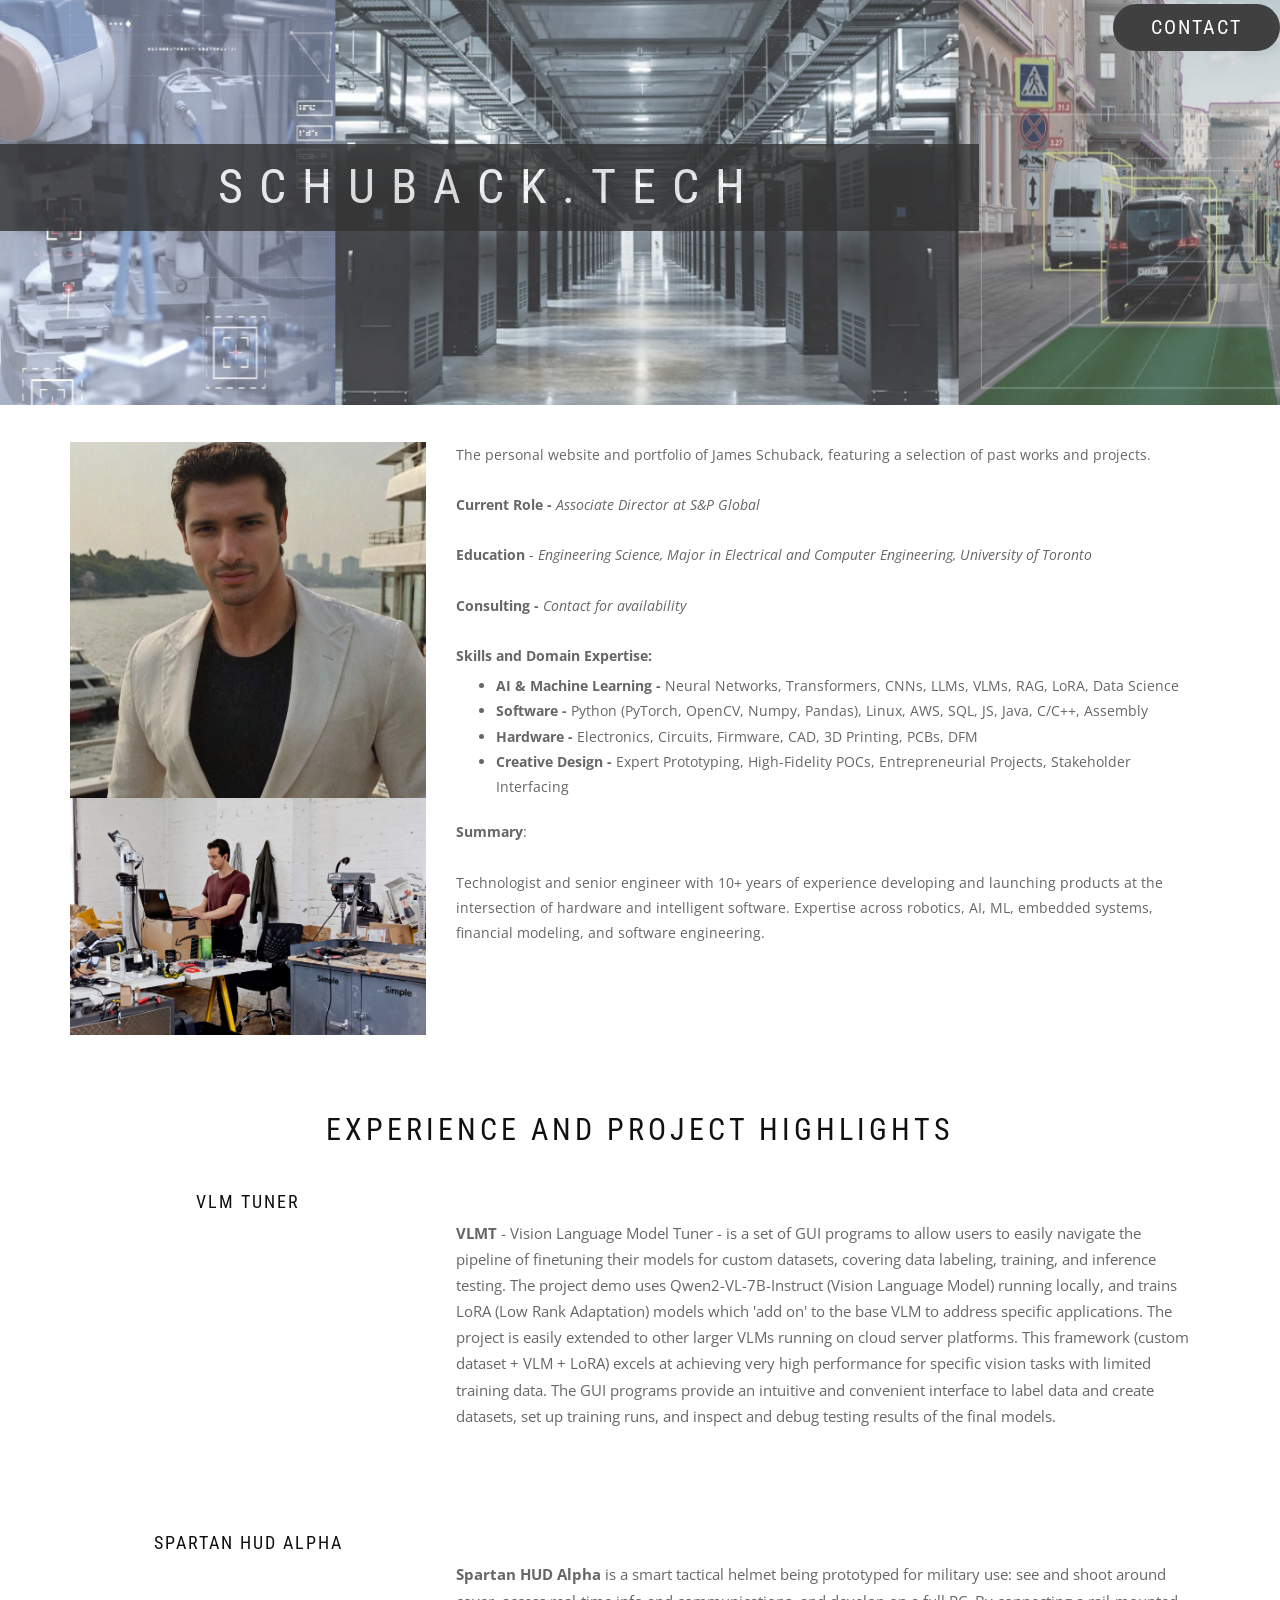
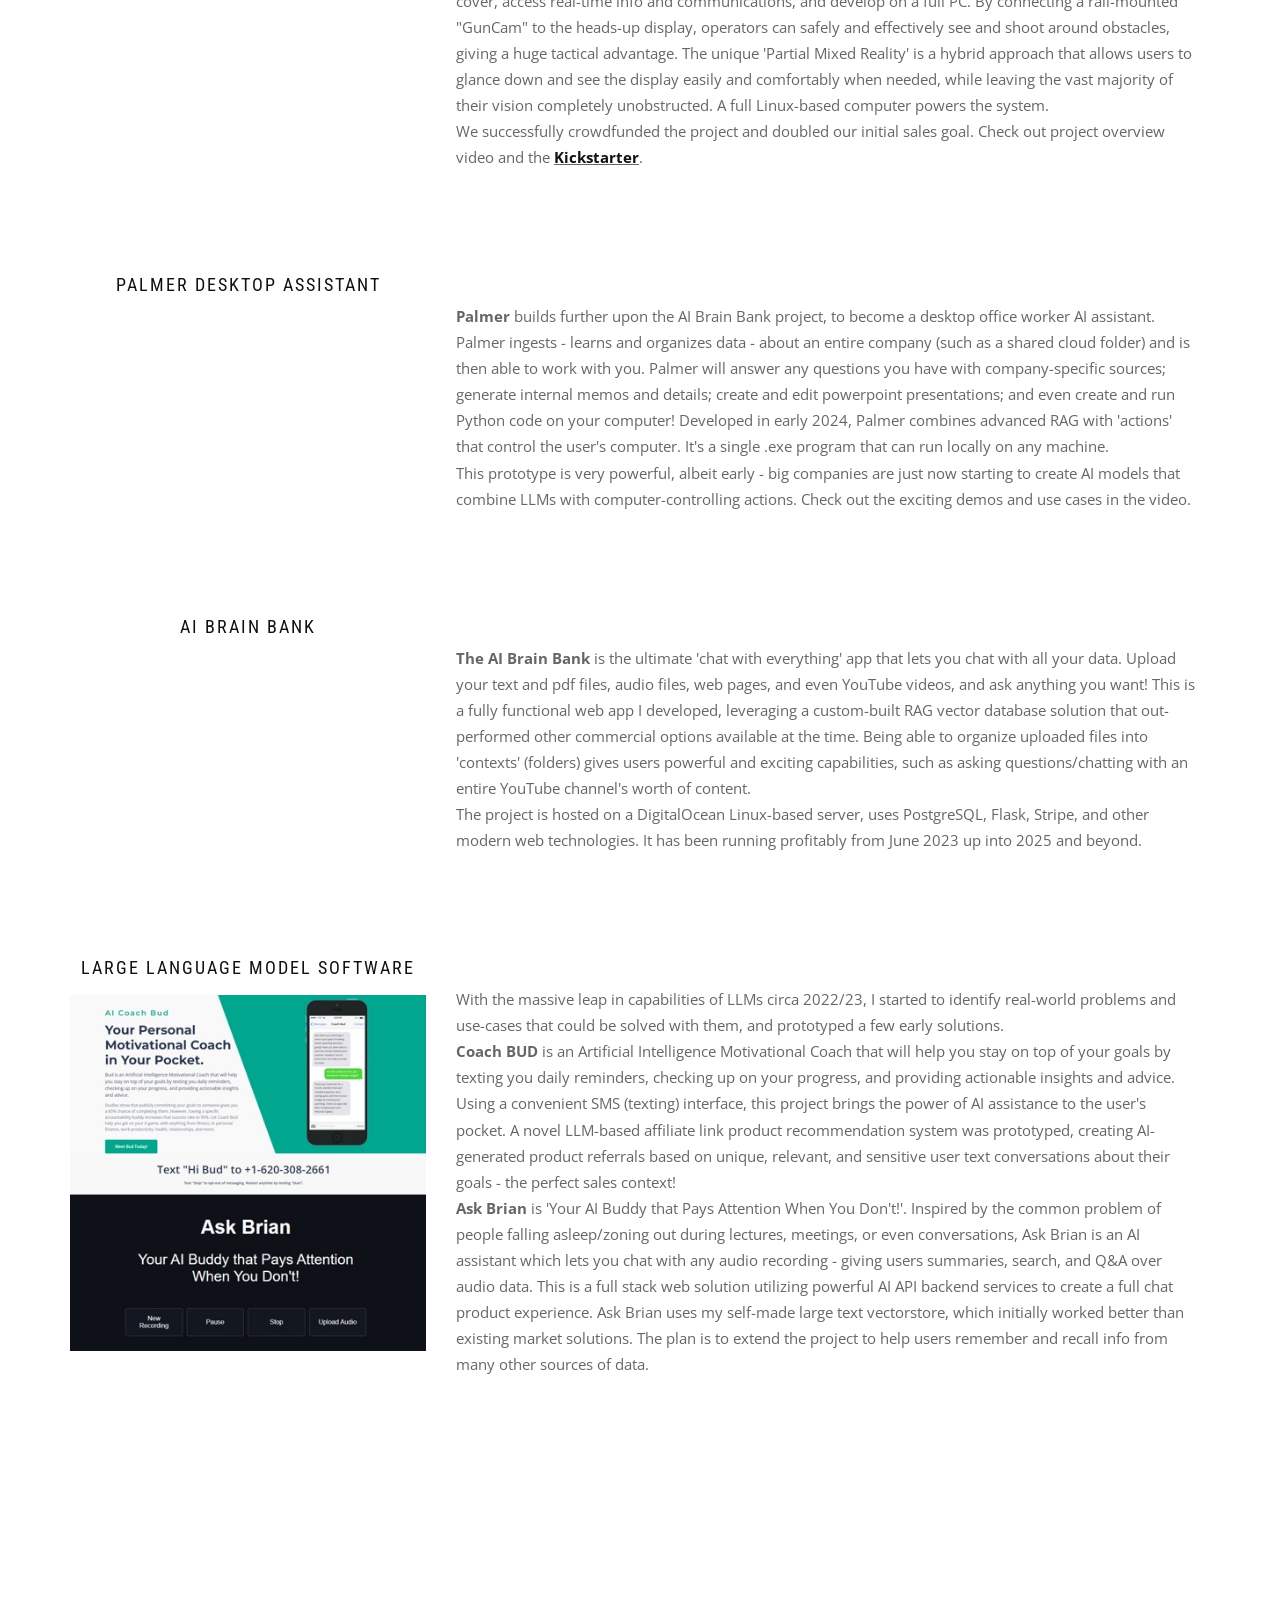
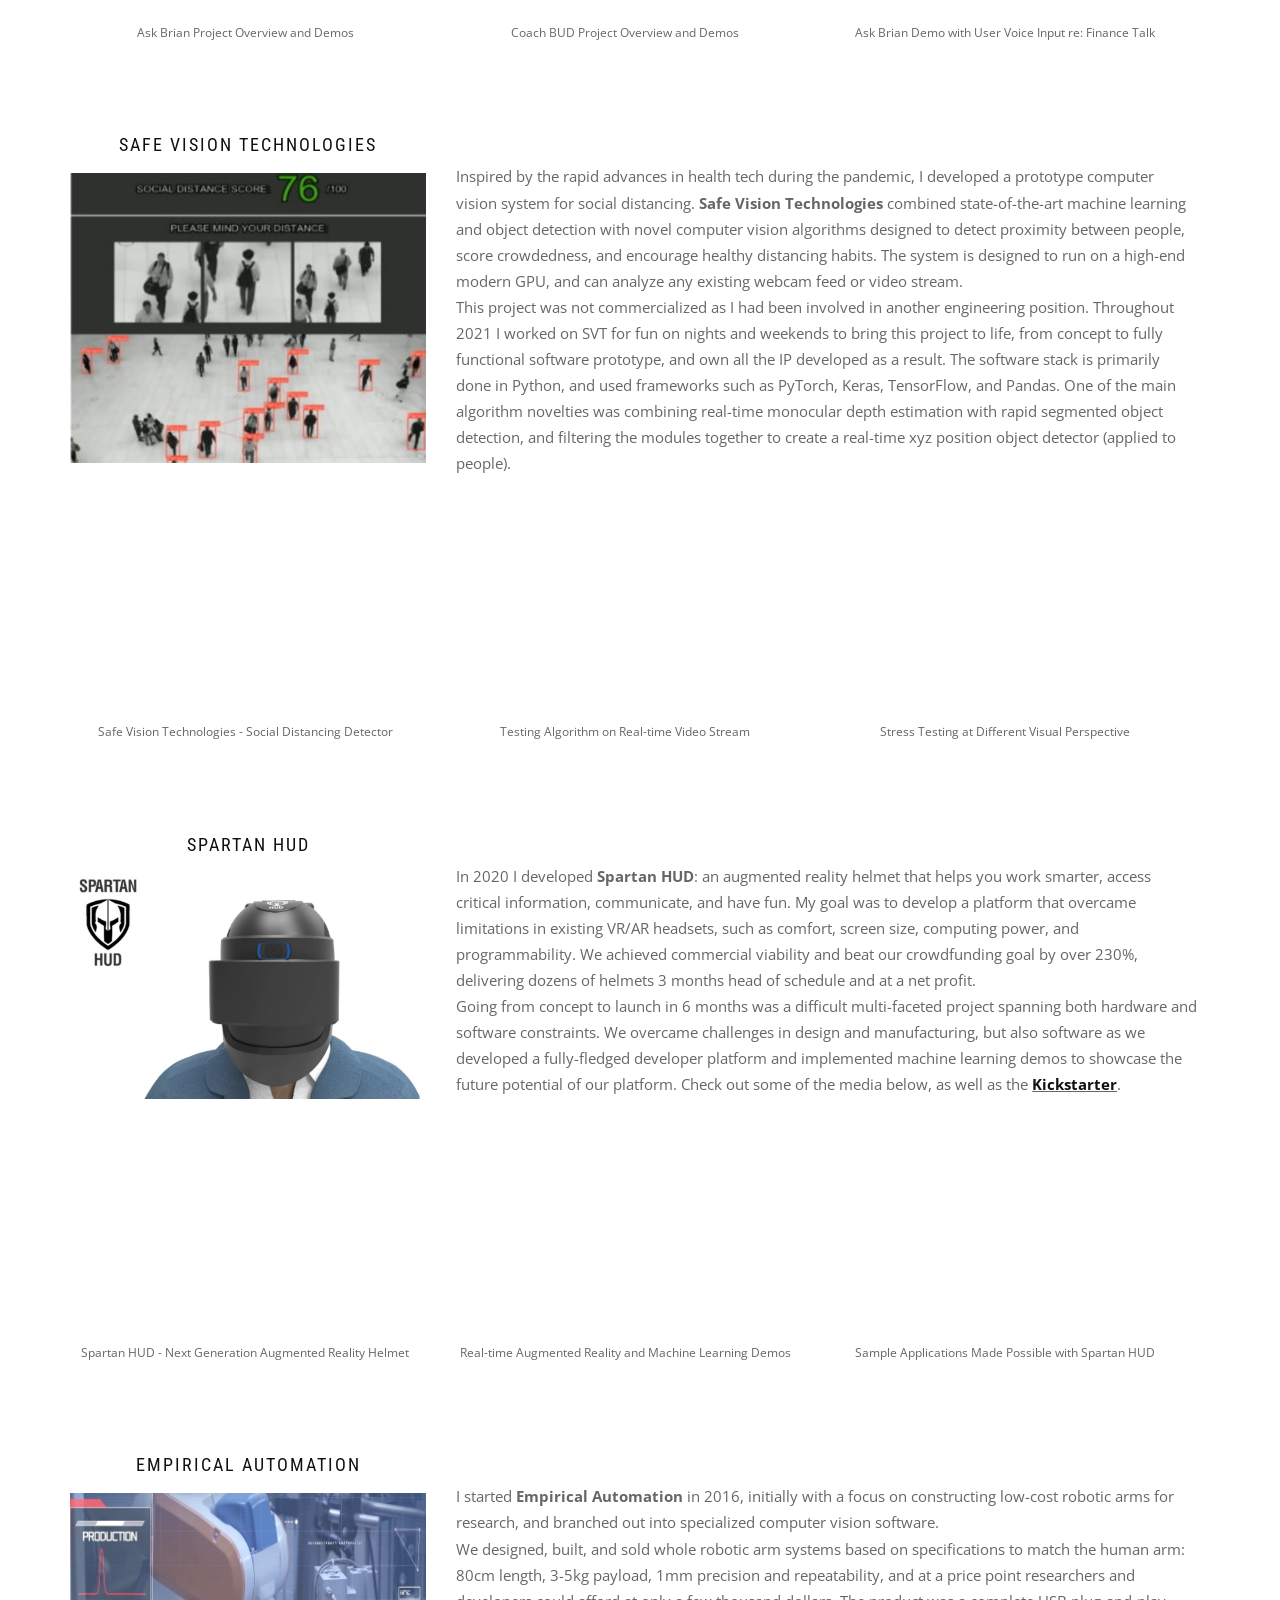
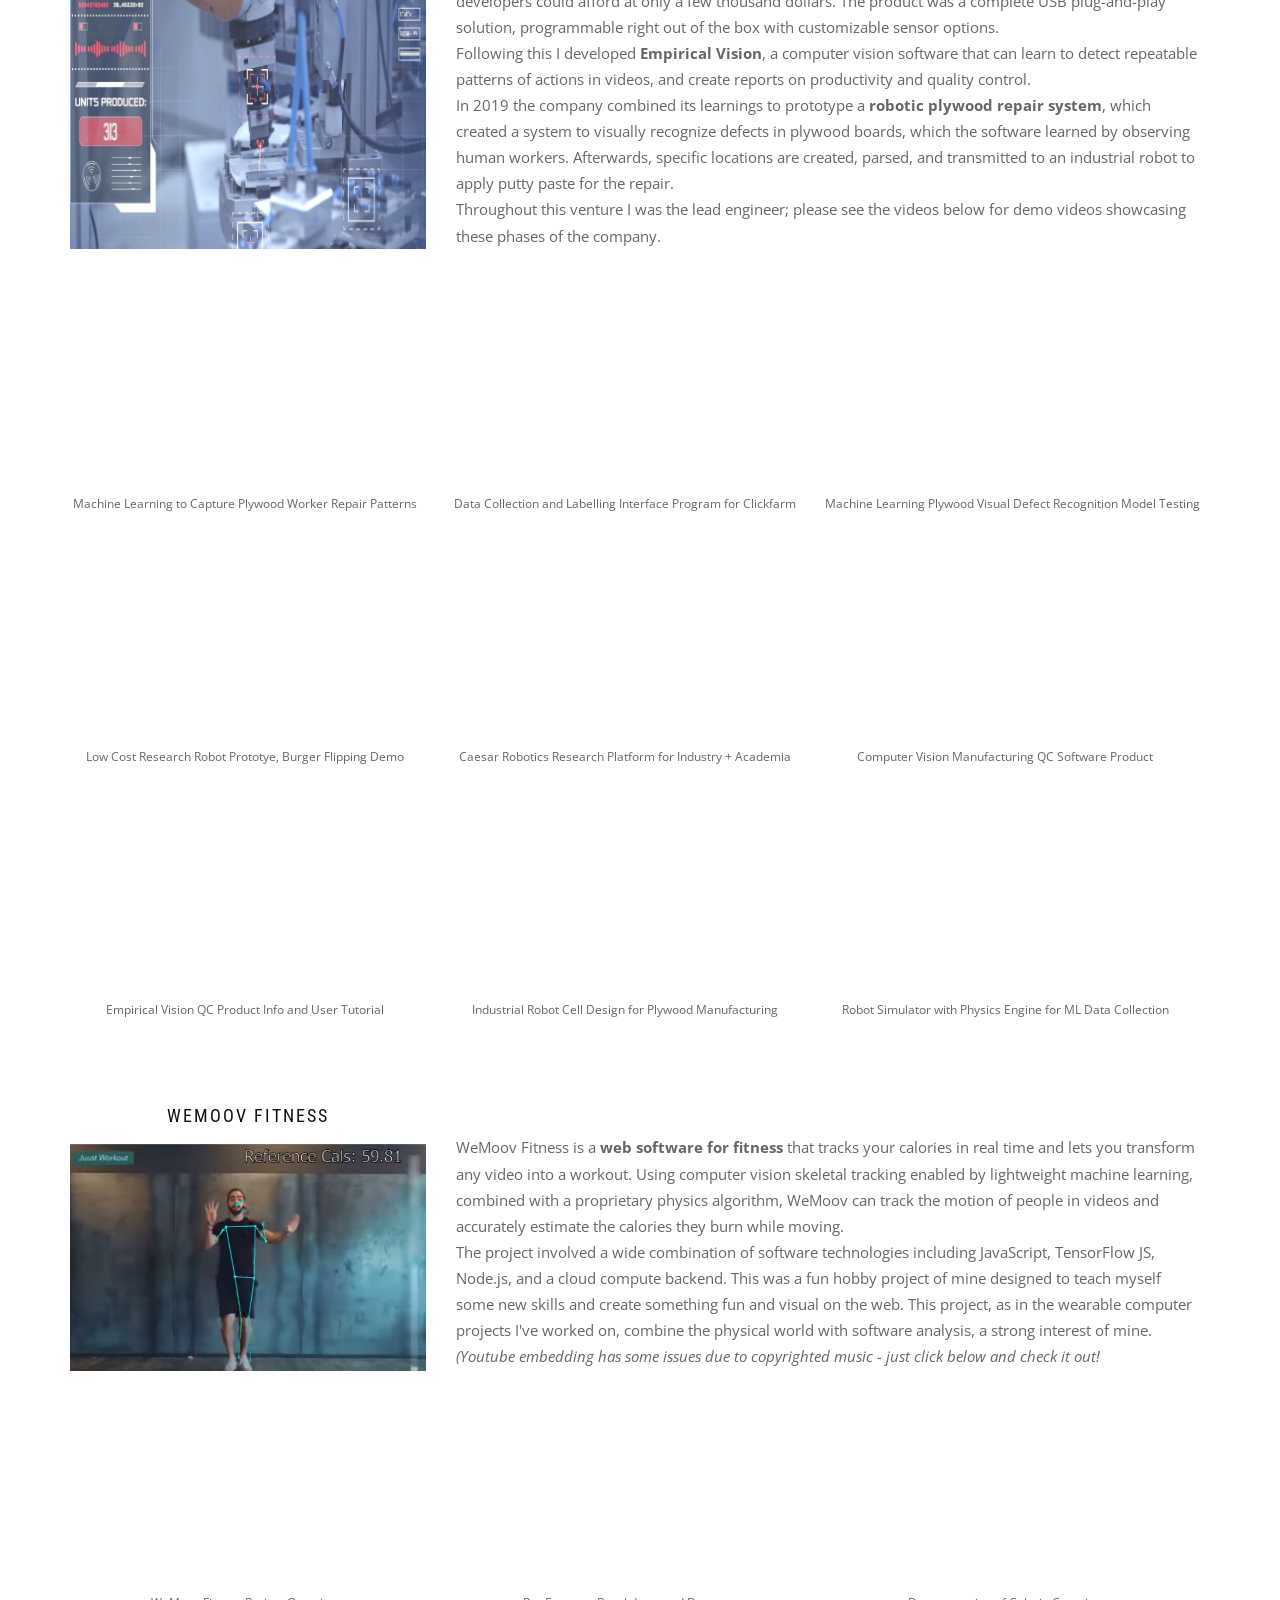
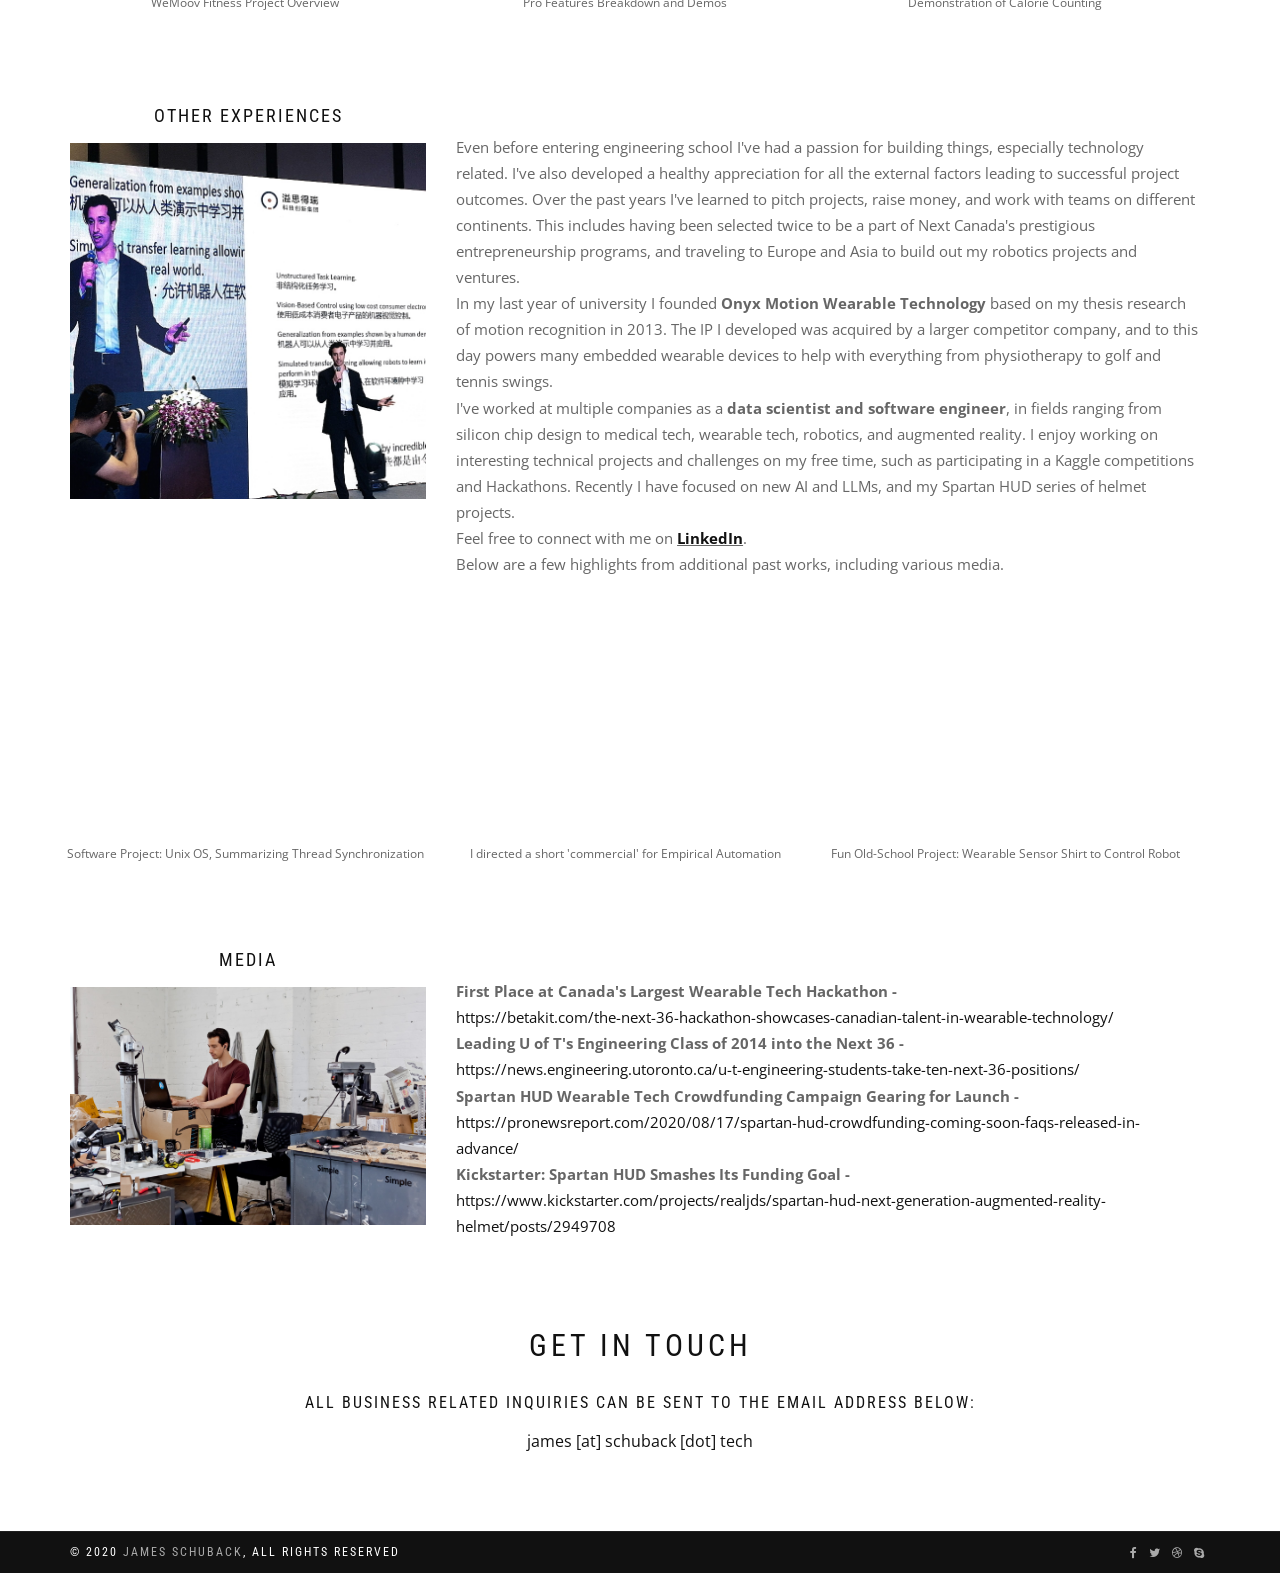
==== commit b4613b25: "Added VLMT project" ====
--- a/index.html
+++ b/index.html
@@ -200,13 +200,13 @@
                   <br><b>Consulting - </b><i>Contact for availability</i><br>
 				  <br><b>Skills and Domain Expertise:</b></p>
 				  <ul style='font-size: 14px; margin-top: -15px;'>
-					  <li><b>AI & Machine Learning -</b> Neural Networks, Transformers,  CNNs, LLMs, RAG, Optimization, Data Science </li>
+					  <li><b>AI & Machine Learning -</b> Neural Networks, Transformers,  CNNs, LLMs, VLMs, RAG, LoRA, Data Science </li>
 					  <li><b>Software -</b> Python (PyTorch, OpenCV, Numpy, Pandas), Linux, AWS, SQL, JS, Java, C/C++, Assembly</li>
 					  <li><b>Hardware -</b> Electronics, Circuits, Firmware, CAD, 3D Printing, PCBs, DFM</li>
 					  <li><b>Creative Design -</b> Expert Prototyping, High-Fidelity POCs, Entrepreneurial Projects, Stakeholder Interfacing</li>
 				  </ul>  
 				  <p style='font-size: 14px;'><b>Summary</b>:<br><br>Technologist and senior engineer with 10+ years of experience developing and launching products at the intersection of 
-hardware and intelligent software. Expertise across robotics, AI, ML, embedded systems, and software engineering. 
+hardware and intelligent software. Expertise across robotics, AI, ML, embedded systems, financial modeling, and software engineering. 
                 </div>
               </div>
              
@@ -272,6 +272,31 @@
 				<br>
               </div><br>
         </div>
+
+
+        <!-- VLMT Project -->
+		  <div class="container" stlye="padding-bottom: -60px;">
+            <div class="row multi-columns-row">
+              <div class="col-md-4 col-sm-6 col-xs-12" style="width: 33%;">
+                <div >
+				  <h3 class="content-box-title font-alt" style="text-align: center;">VLM Tuner</h3>
+                  <div class="content-box-image" ><iframe width="360" height="200" src="https://www.youtube.com/embed/PyTnjnYKezk"></iframe></div> 
+				  
+                </div>
+              </div>
+              <div class="col-md-4 col-sm-6 col-xs-12" style="width: 66%;">
+                <div >                 
+                  <p style='font-size: 14.5px; margin-top: 48px;'>
+				  <b>VLMT</b> - Vision Language Model Tuner - is a set of GUI programs to allow users to easily navigate the pipeline of finetuning their models for custom datasets, covering data labeling, training, and inference testing. The project demo uses Qwen2-VL-7B-Instruct (Vision Language Model) running locally, and trains LoRA (Low Rank Adaptation) models which 'add on' to the base VLM to address specific applications. The project is easily extended to other larger VLMs running on cloud server platforms. This framework (custom dataset + VLM + LoRA) excels at achieving very high performance for specific vision tasks with limited training data. The GUI programs provide an intuitive and convenient interface to label data and create datasets, set up training runs, and inspect and debug testing results of the final models. 
+				  
+                </div>
+              </div>
+
+            </div>
+			</div>
+			<br>
+			
+			<br><br>
 
         <!-- Spartan HUD Alpha -->
 		  <div class="container" stlye="padding-bottom: -60px;">
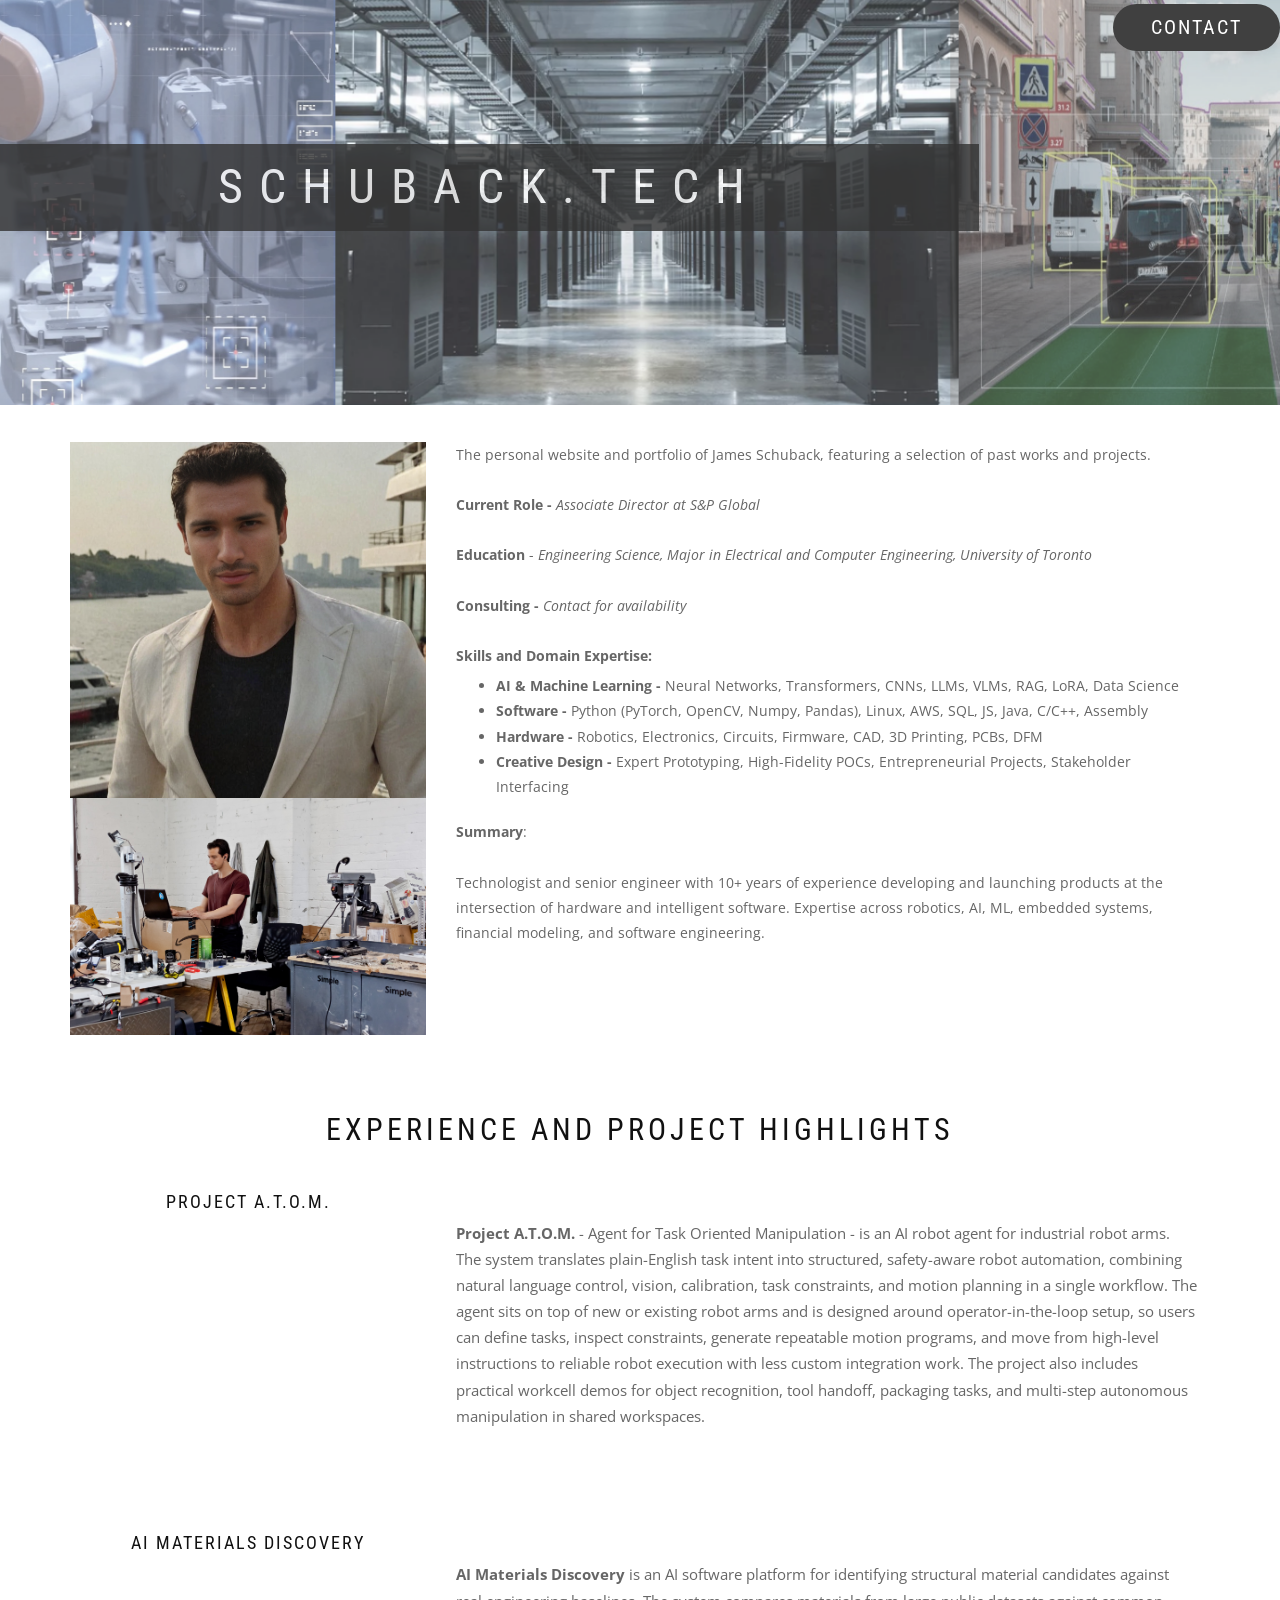
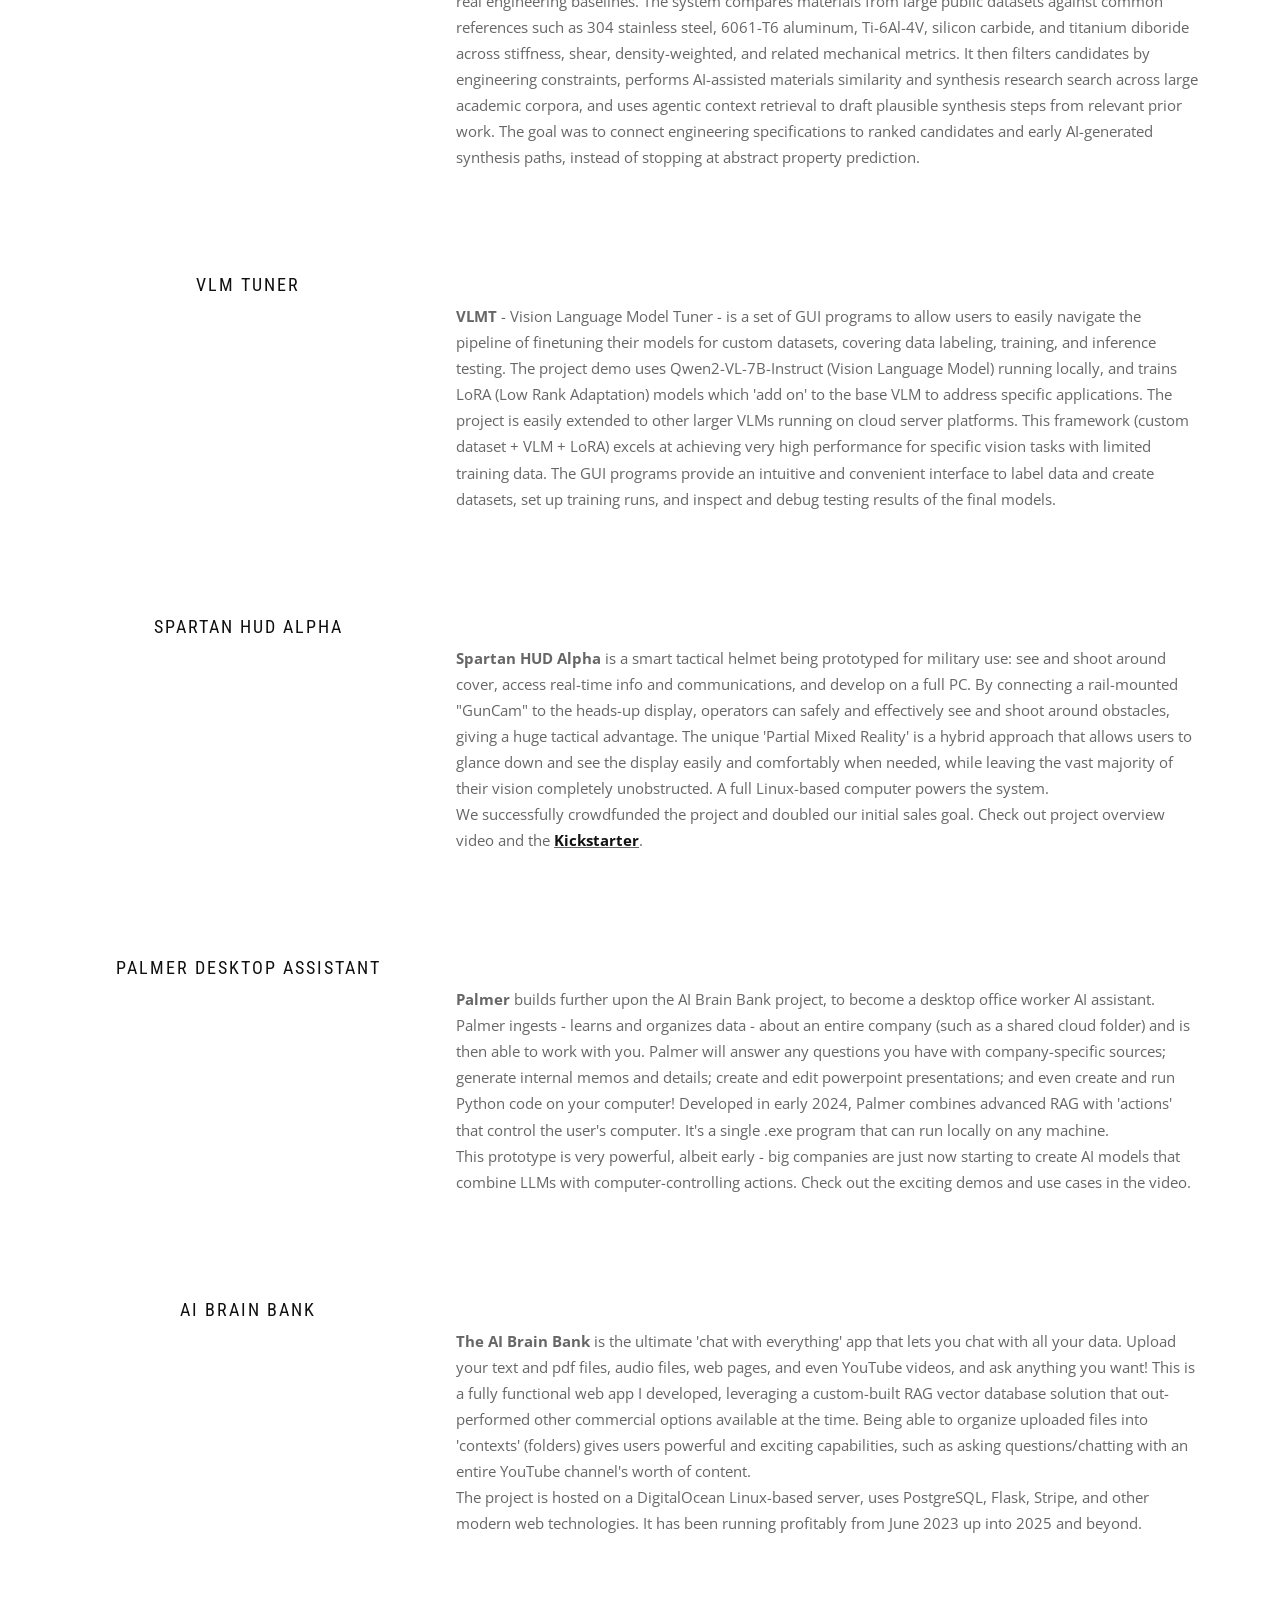
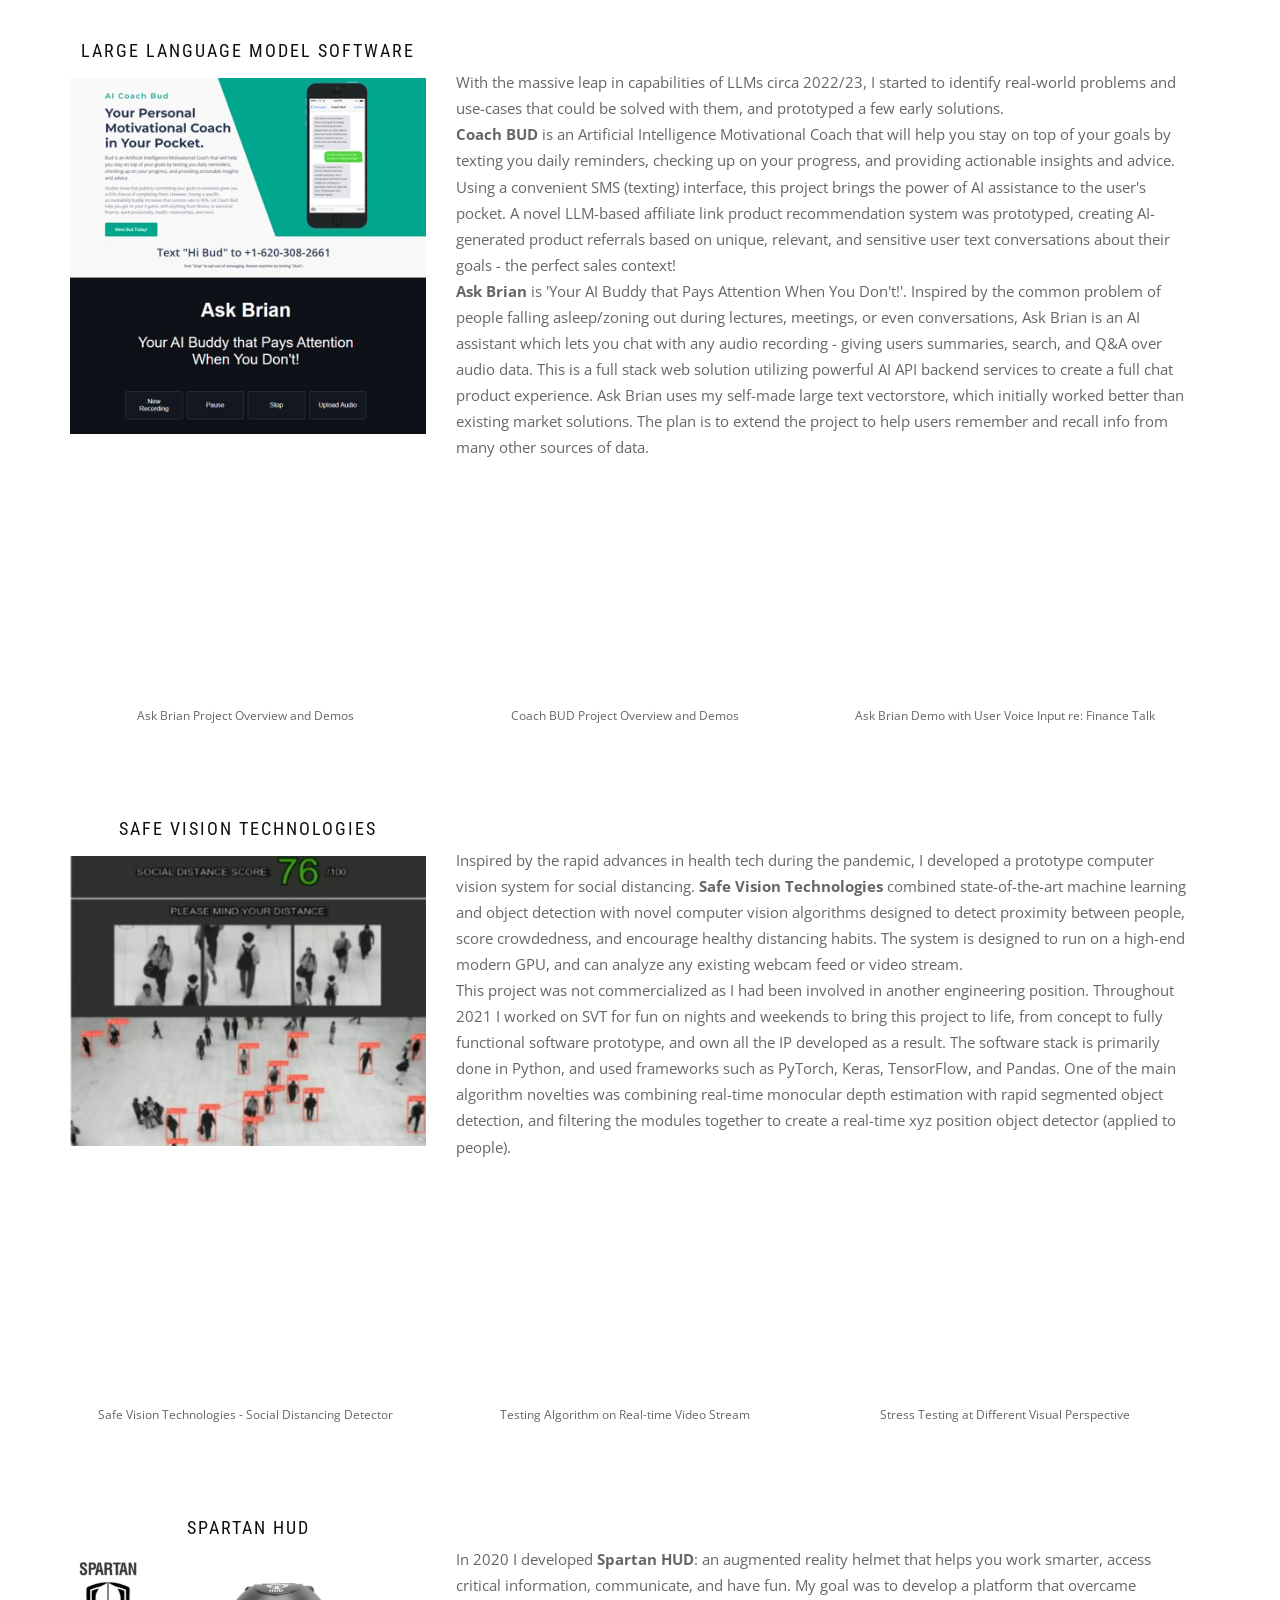
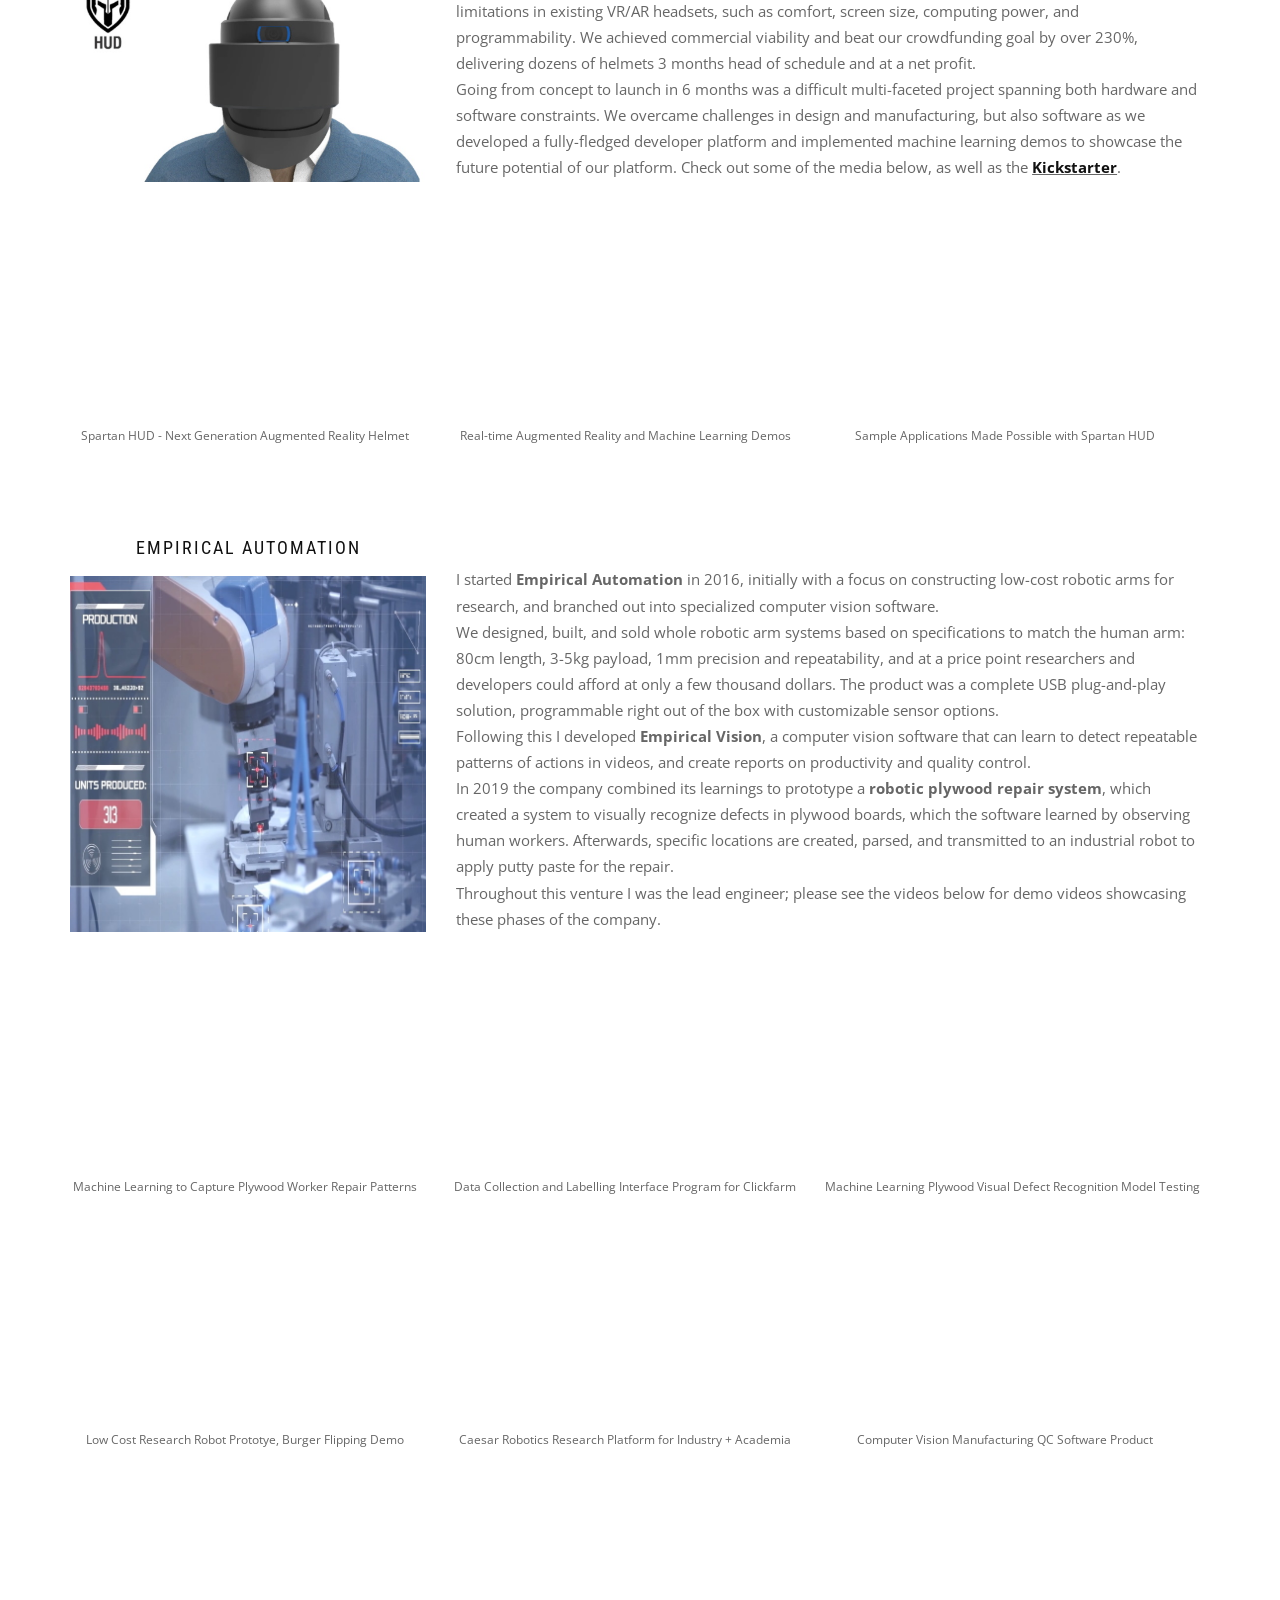
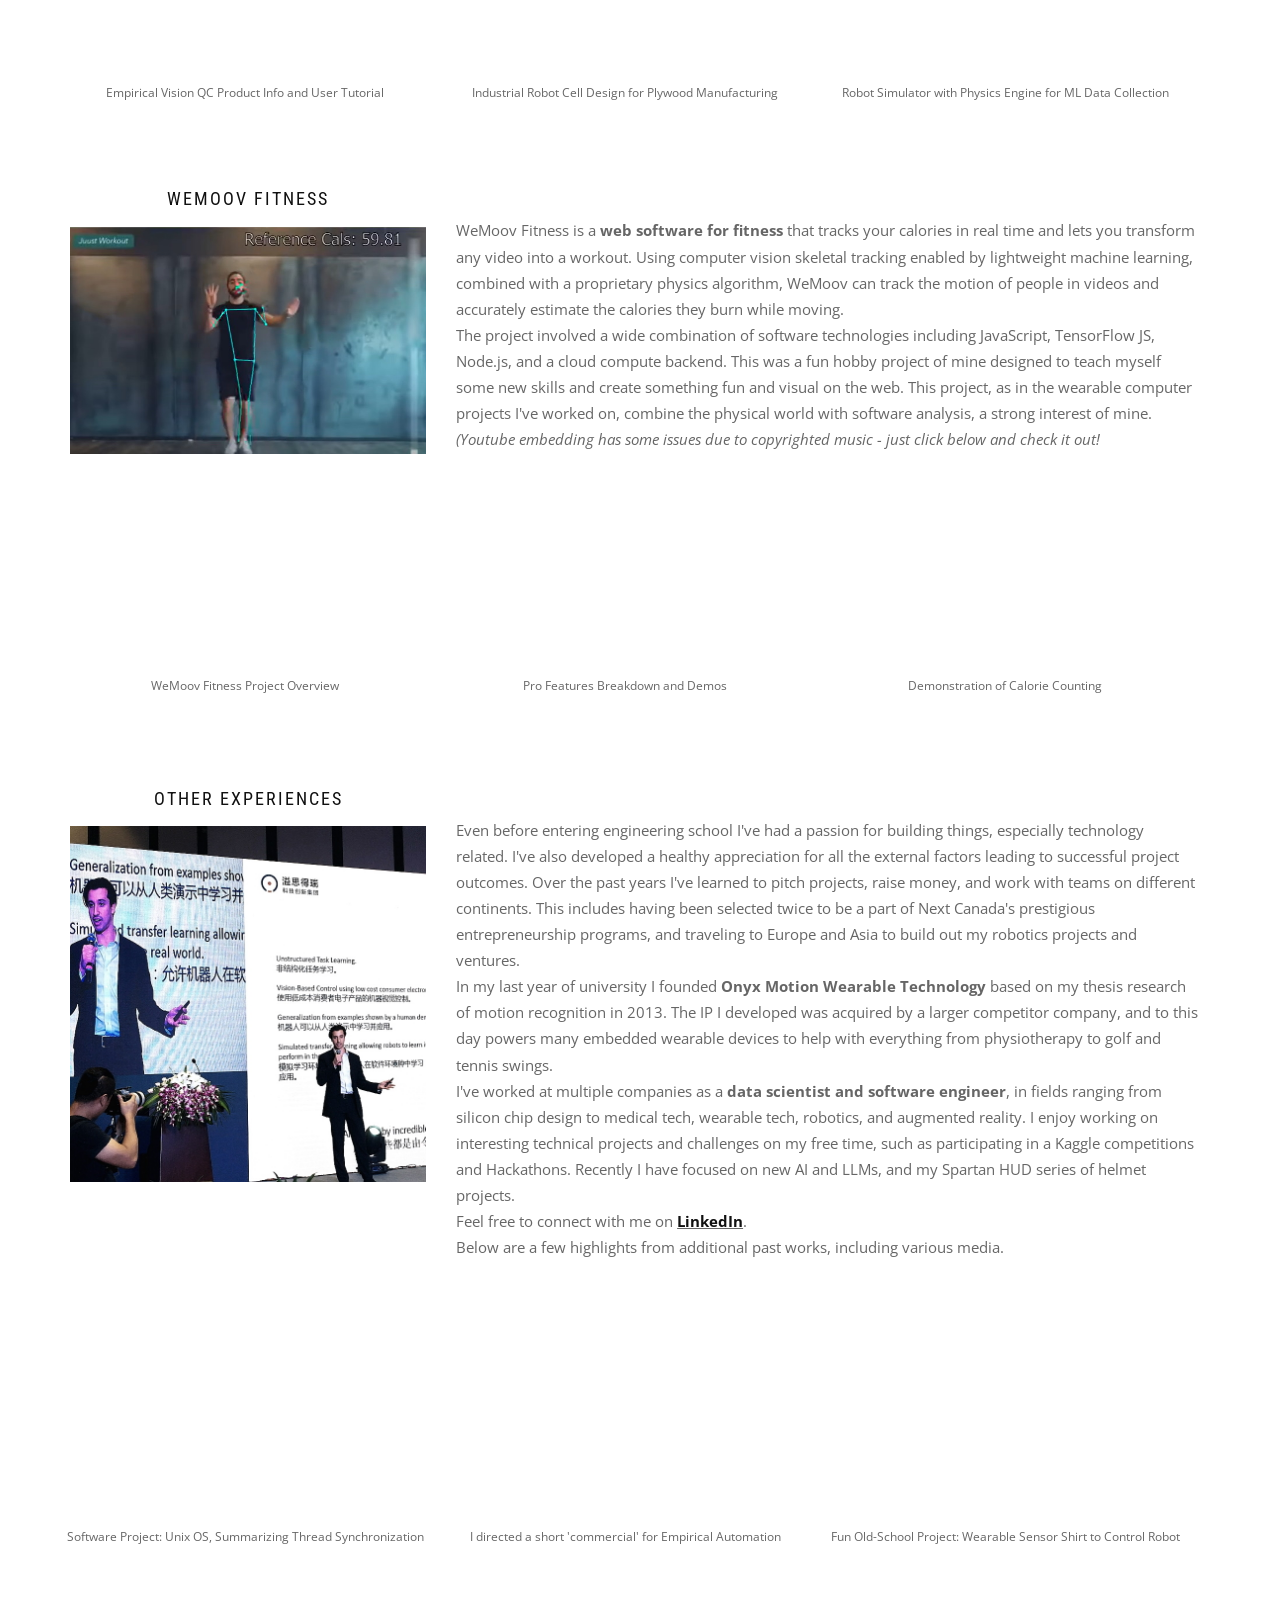
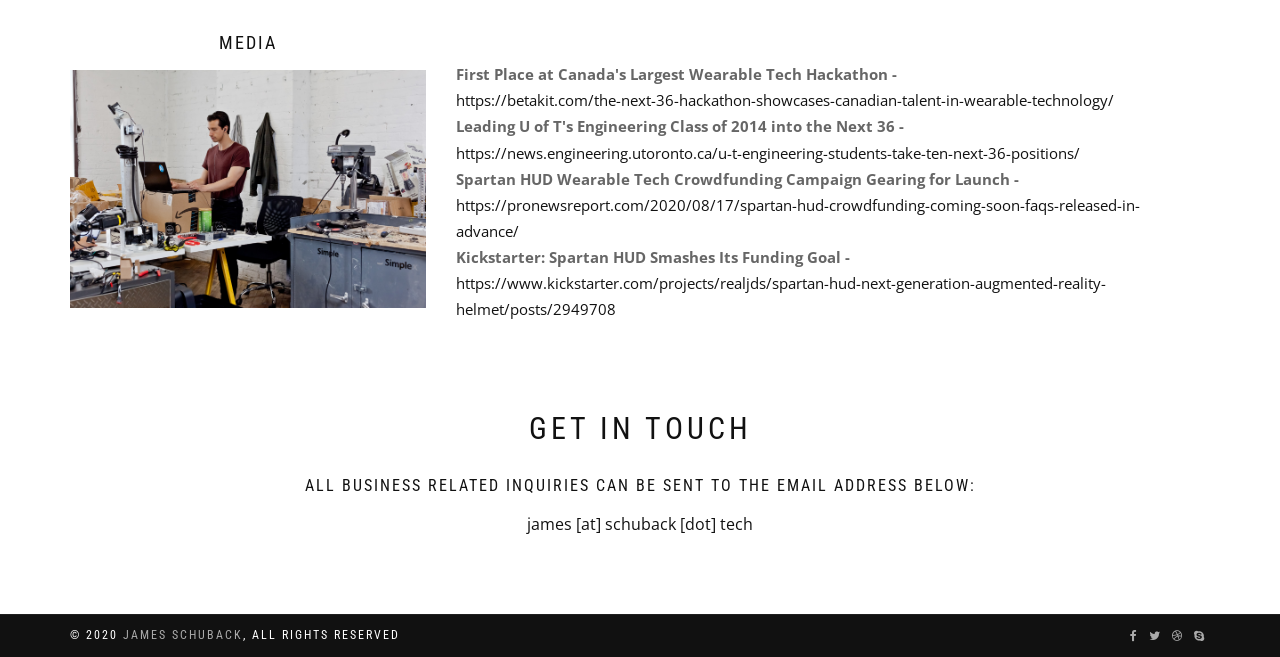
==== commit 23b87e56: "Update with 2 new projects from 2026" ====
--- a/index.html
+++ b/index.html
@@ -117,7 +117,7 @@
 }
 
 /* Responsive layout - makes the three columns stack on top of each other instead of next to each other */
- {
+@media screen and (max-width: 600px) {
   .column {
     width: 100%;
   }
@@ -202,7 +202,7 @@
 				  <ul style='font-size: 14px; margin-top: -15px;'>
 					  <li><b>AI & Machine Learning -</b> Neural Networks, Transformers,  CNNs, LLMs, VLMs, RAG, LoRA, Data Science </li>
 					  <li><b>Software -</b> Python (PyTorch, OpenCV, Numpy, Pandas), Linux, AWS, SQL, JS, Java, C/C++, Assembly</li>
-					  <li><b>Hardware -</b> Electronics, Circuits, Firmware, CAD, 3D Printing, PCBs, DFM</li>
+					  <li><b>Hardware -</b> Robotics, Electronics, Circuits, Firmware, CAD, 3D Printing, PCBs, DFM</li>
 					  <li><b>Creative Design -</b> Expert Prototyping, High-Fidelity POCs, Entrepreneurial Projects, Stakeholder Interfacing</li>
 				  </ul>  
 				  <p style='font-size: 14px;'><b>Summary</b>:<br><br>Technologist and senior engineer with 10+ years of experience developing and launching products at the intersection of 
@@ -273,6 +273,54 @@
               </div><br>
         </div>
 
+
+        <!-- Project A.T.O.M. -->
+		  <div class="container" stlye="padding-bottom: -60px;">
+            <div class="row multi-columns-row">
+              <div class="col-md-4 col-sm-6 col-xs-12" style="width: 33%;">
+                <div >
+				  <h3 class="content-box-title font-alt" style="text-align: center;">Project A.T.O.M.</h3>
+                  <div class="content-box-image" ><iframe width="360" height="200" src="https://www.youtube.com/embed/M_C_2vkqtx0"></iframe></div> 
+				  
+                </div>
+              </div>
+              <div class="col-md-4 col-sm-6 col-xs-12" style="width: 66%;">
+                <div >                 
+                  <p style='font-size: 14.5px; margin-top: 48px;'>
+				  <b>Project A.T.O.M.</b> - Agent for Task Oriented Manipulation - is an AI robot agent for industrial robot arms. The system translates plain-English task intent into structured, safety-aware robot automation, combining natural language control, vision, calibration, task constraints, and motion planning in a single workflow. The agent sits on top of new or existing robot arms and is designed around operator-in-the-loop setup, so users can define tasks, inspect constraints, generate repeatable motion programs, and move from high-level instructions to reliable robot execution with less custom integration work. The project also includes practical workcell demos for object recognition, tool handoff, packaging tasks, and multi-step autonomous manipulation in shared workspaces.
+				  
+                </div>
+              </div>
+
+            </div>
+			</div>
+			<br>
+			
+			<br><br>
+
+        <!-- AI Materials Discovery -->
+		  <div class="container" stlye="padding-bottom: -60px;">
+            <div class="row multi-columns-row">
+              <div class="col-md-4 col-sm-6 col-xs-12" style="width: 33%;">
+                <div >
+				  <h3 class="content-box-title font-alt" style="text-align: center;">AI Materials Discovery</h3>
+                  <div class="content-box-image" ><iframe width="360" height="200" src="https://www.youtube.com/embed/IHiJe3PIKhs"></iframe></div> 
+				  
+                </div>
+              </div>
+              <div class="col-md-4 col-sm-6 col-xs-12" style="width: 66%;">
+                <div >                 
+                  <p style='font-size: 14.5px; margin-top: 48px;'>
+				  <b>AI Materials Discovery</b> is an AI software platform for identifying structural material candidates against real engineering baselines. The system compares materials from large public datasets against common references such as 304 stainless steel, 6061-T6 aluminum, Ti-6Al-4V, silicon carbide, and titanium diboride across stiffness, shear, density-weighted, and related mechanical metrics. It then filters candidates by engineering constraints, performs AI-assisted materials similarity and synthesis research search across large academic corpora, and uses agentic context retrieval to draft plausible synthesis steps from relevant prior work. The goal was to connect engineering specifications to ranked candidates and early AI-generated synthesis paths, instead of stopping at abstract property prediction.
+				  
+                </div>
+              </div>
+
+            </div>
+			</div>
+			<br>
+			
+			<br><br>
 
         <!-- VLMT Project -->
 		  <div class="container" stlye="padding-bottom: -60px;">
@@ -827,4 +875,4 @@
     <script src="assets/js/plugins.js"></script>
     <script src="assets/js/main.js"></script>
   </body>
-</html>+</html>
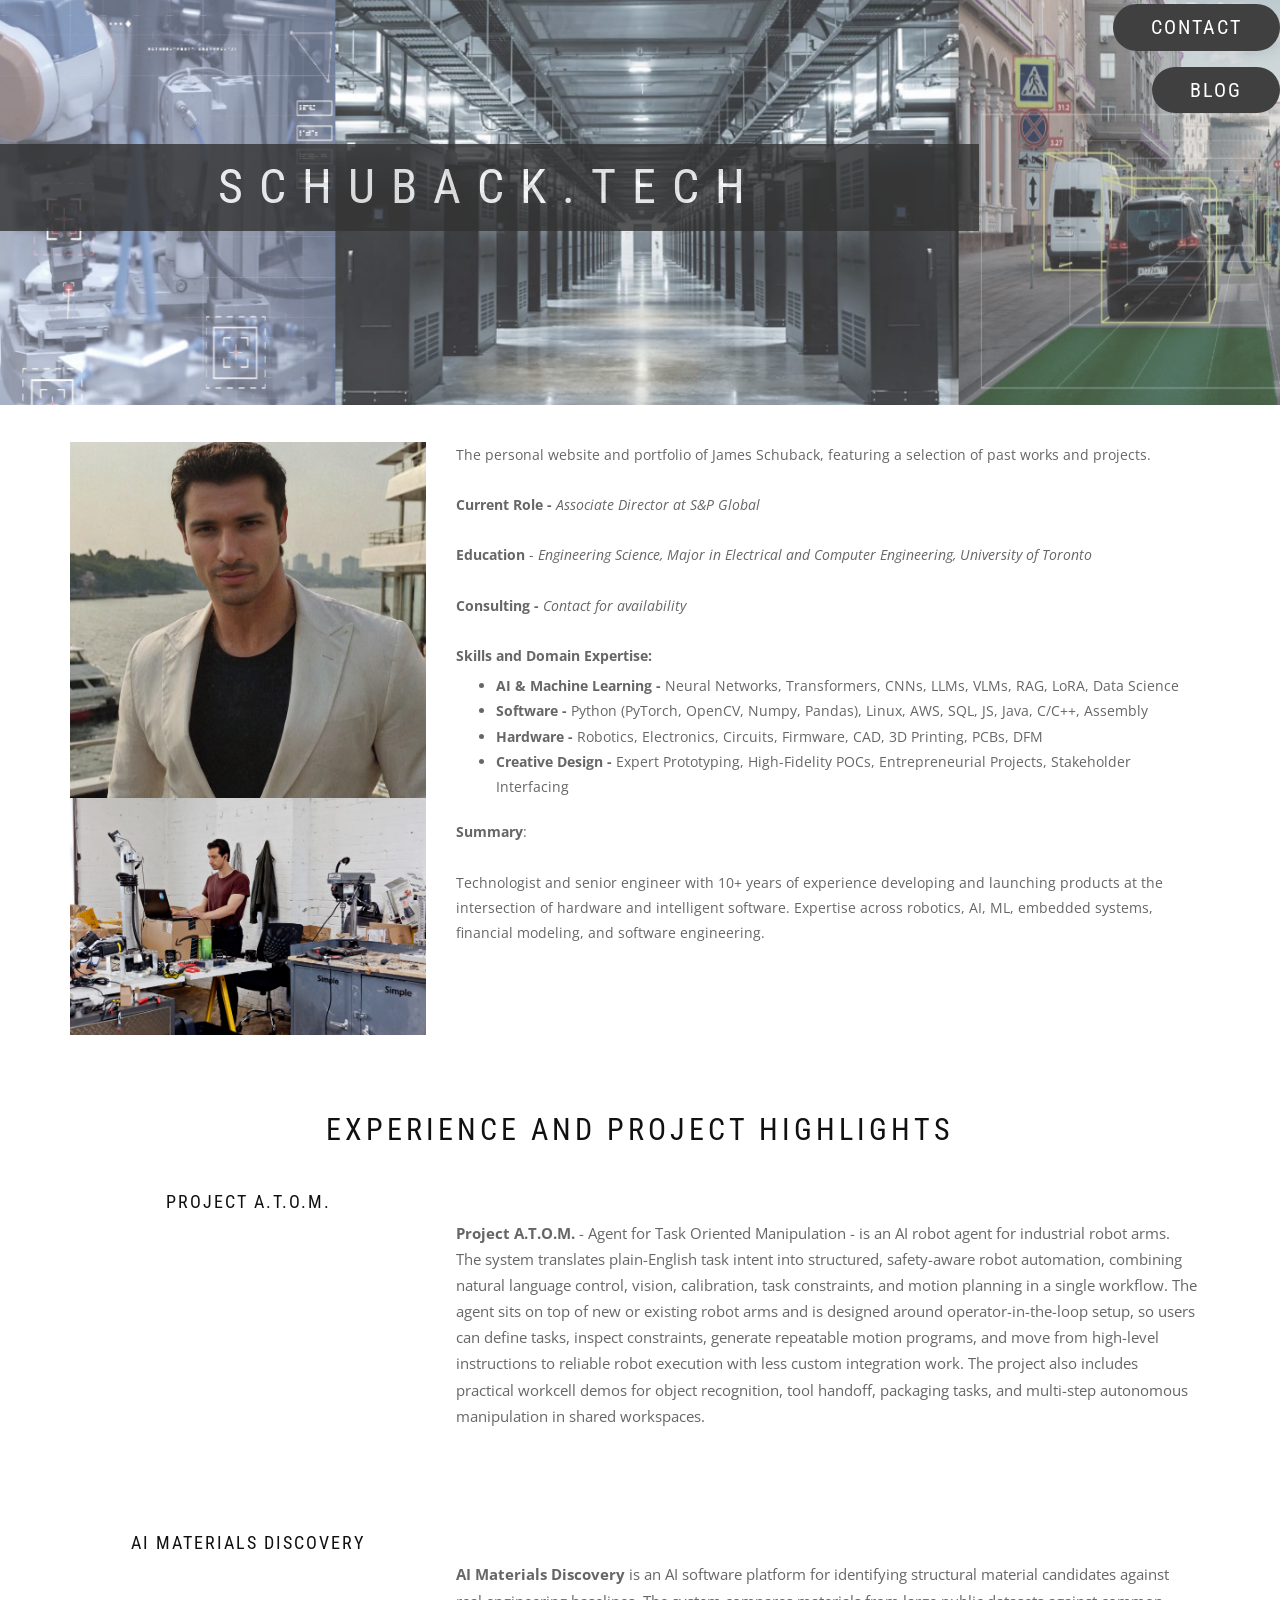
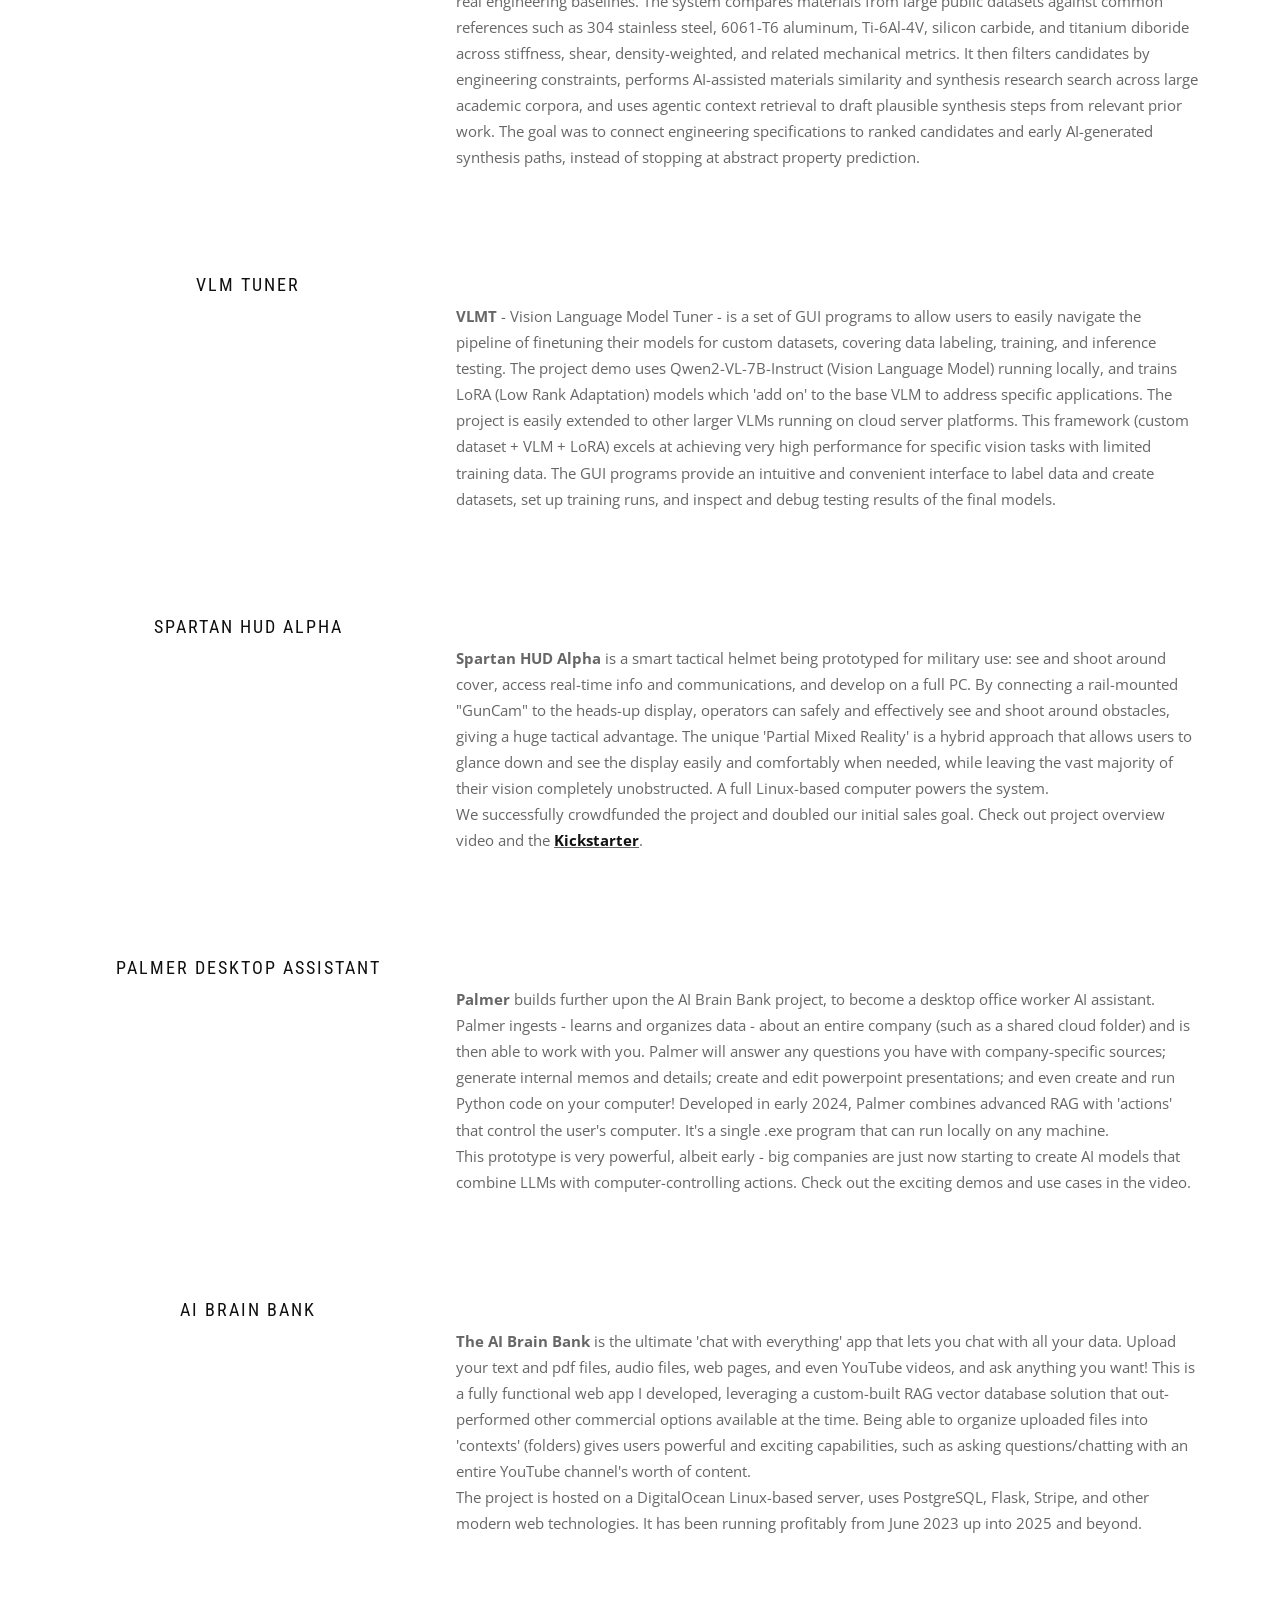
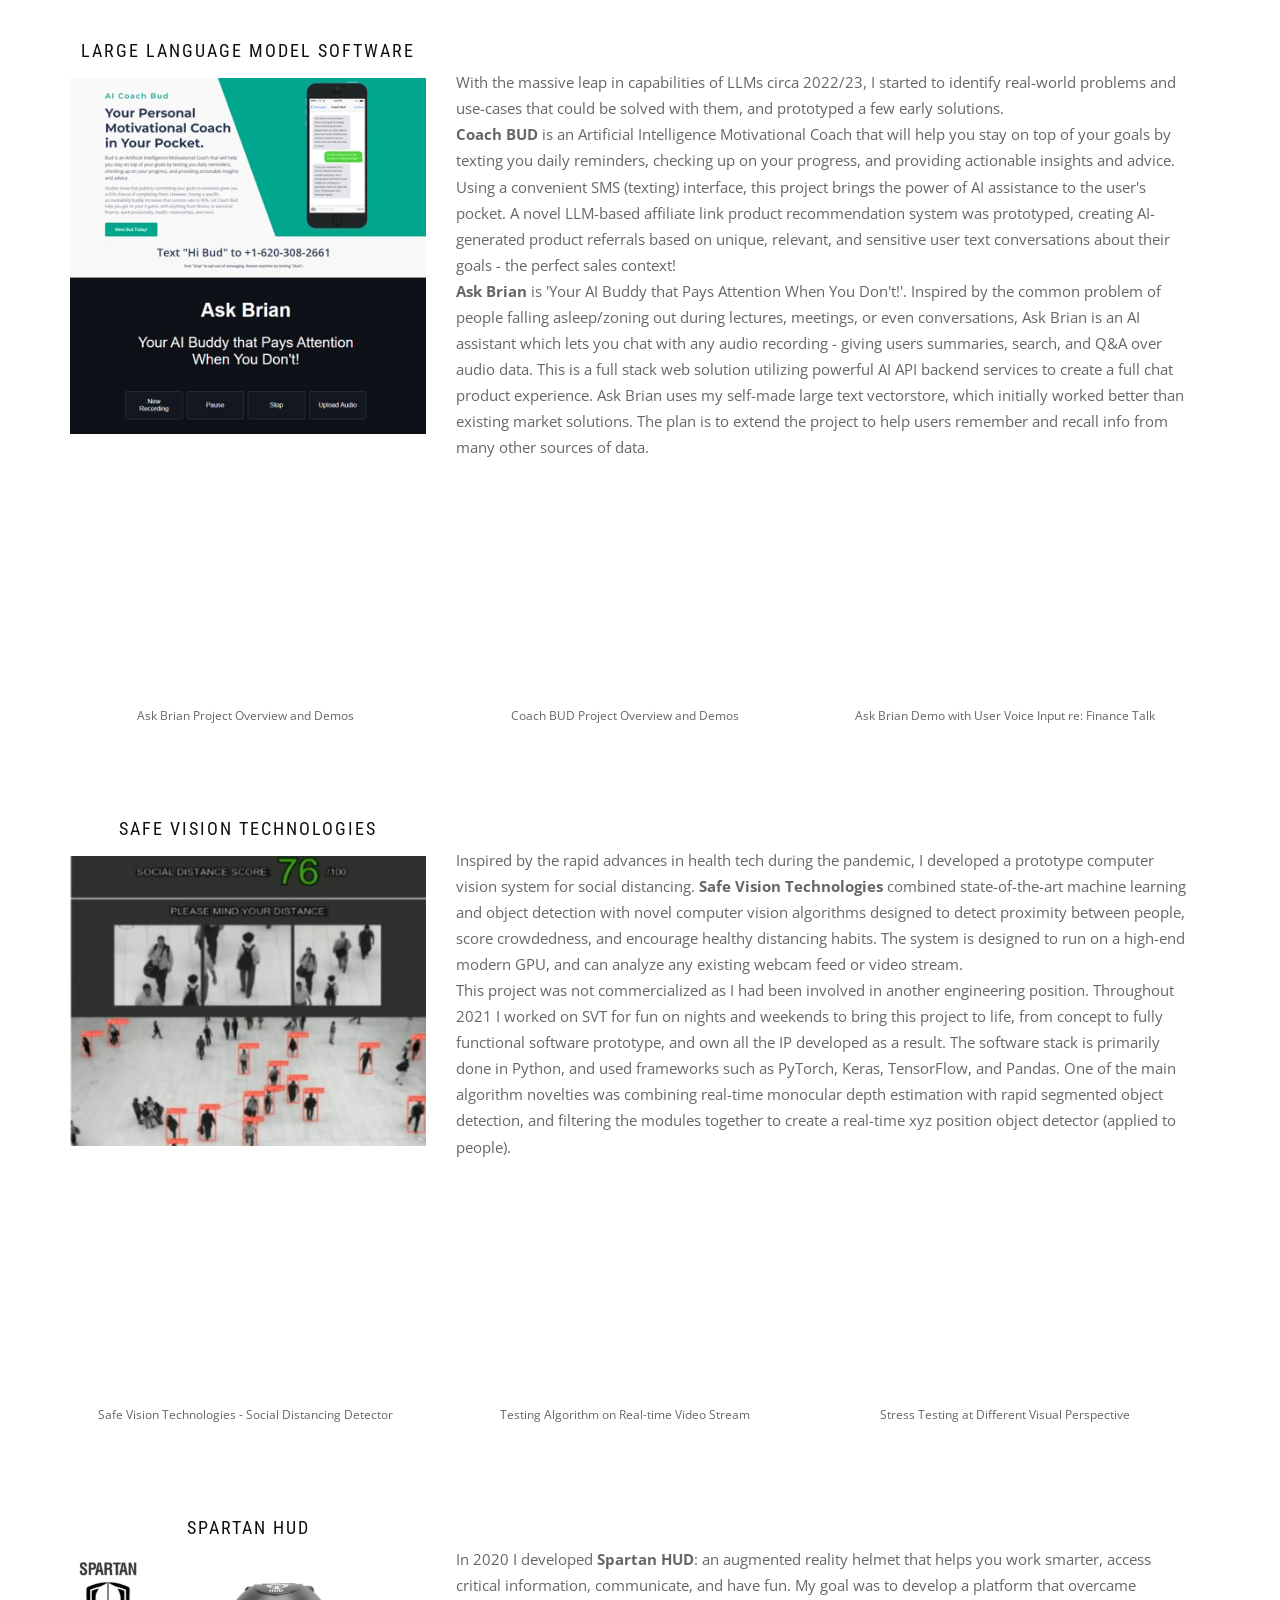
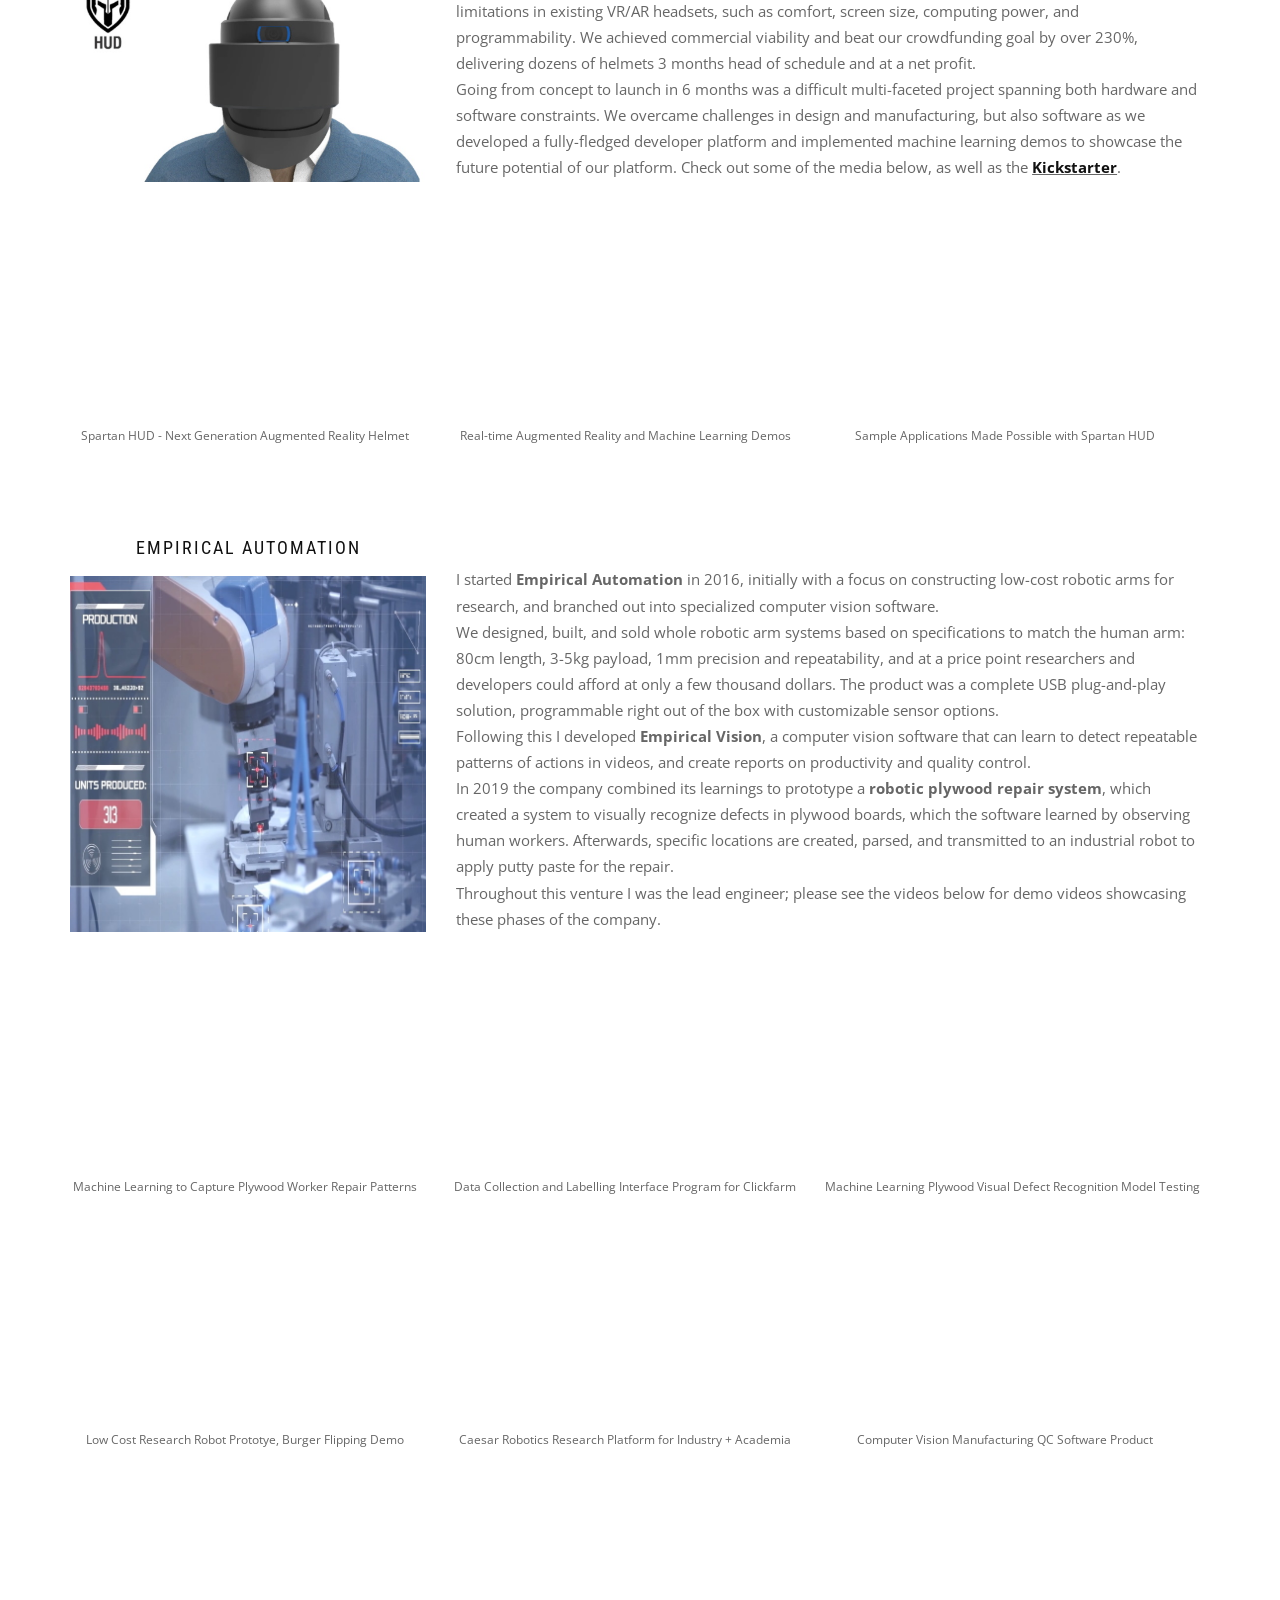
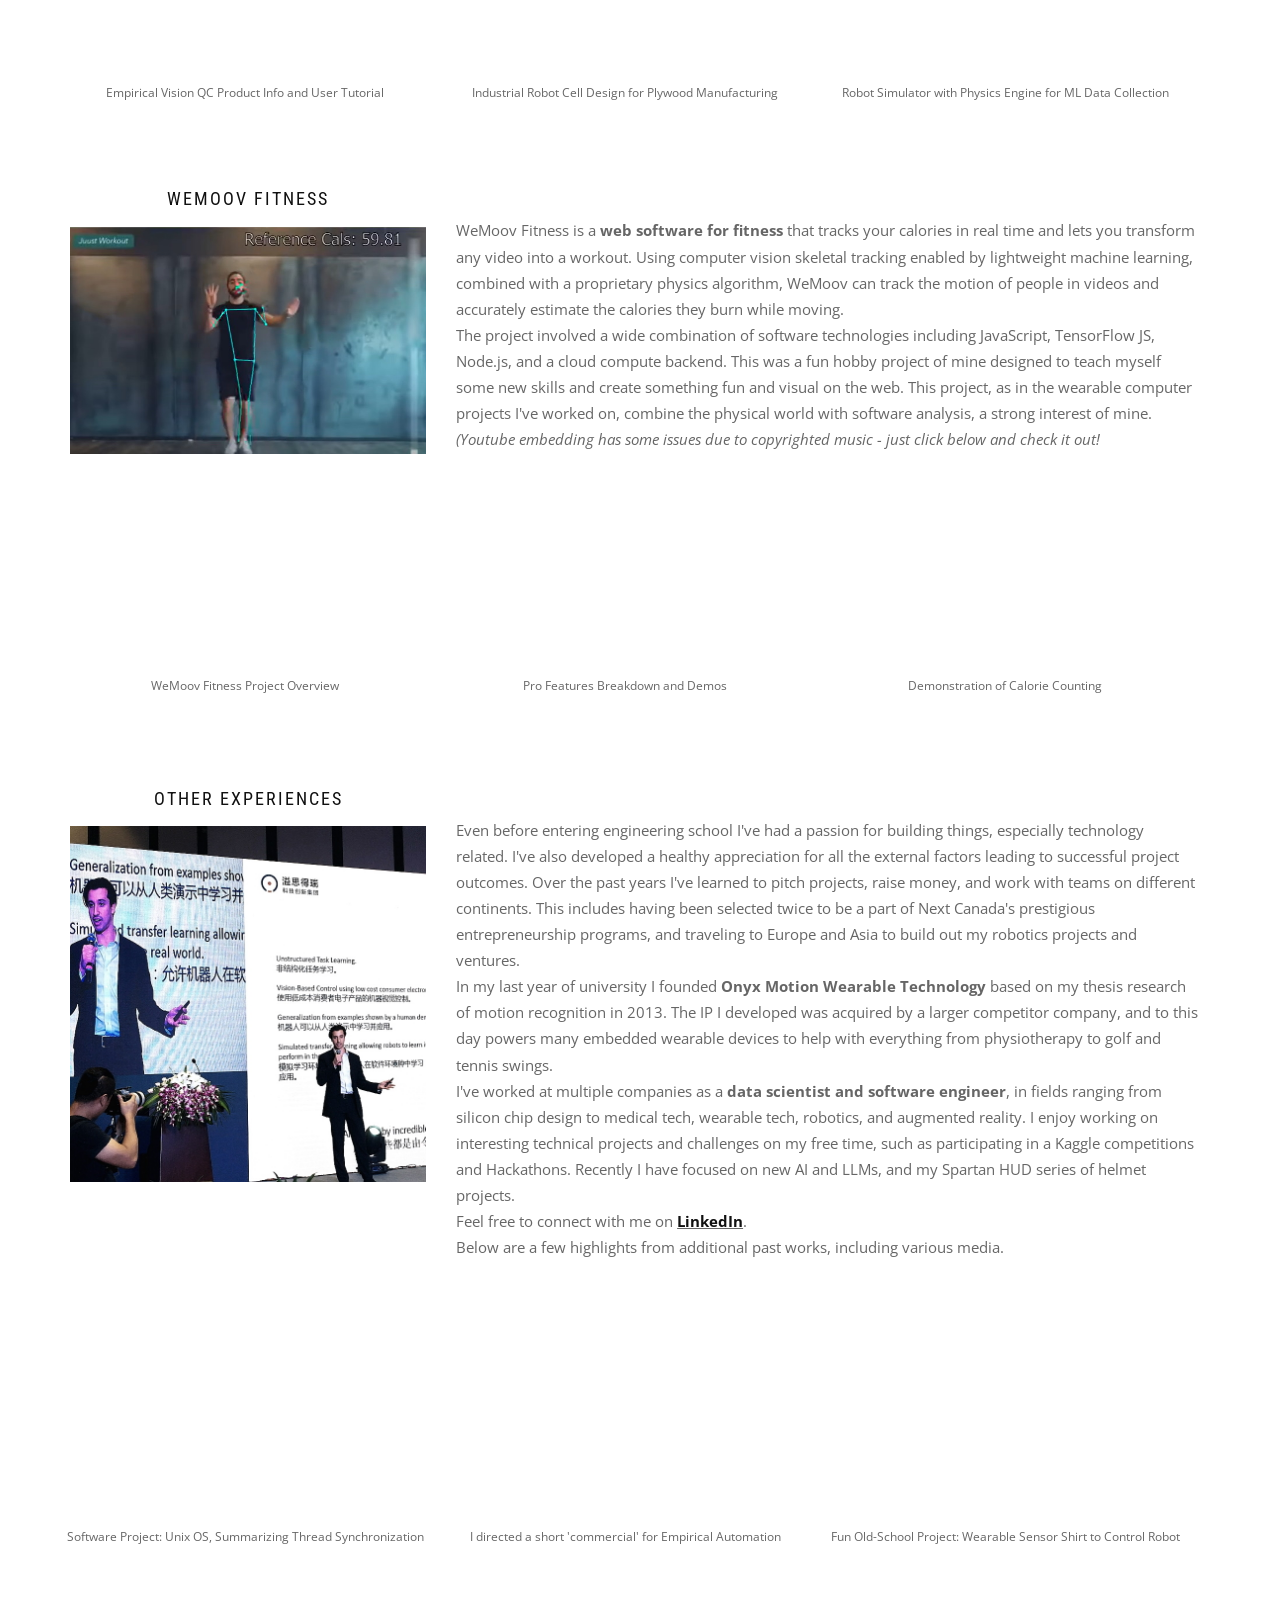
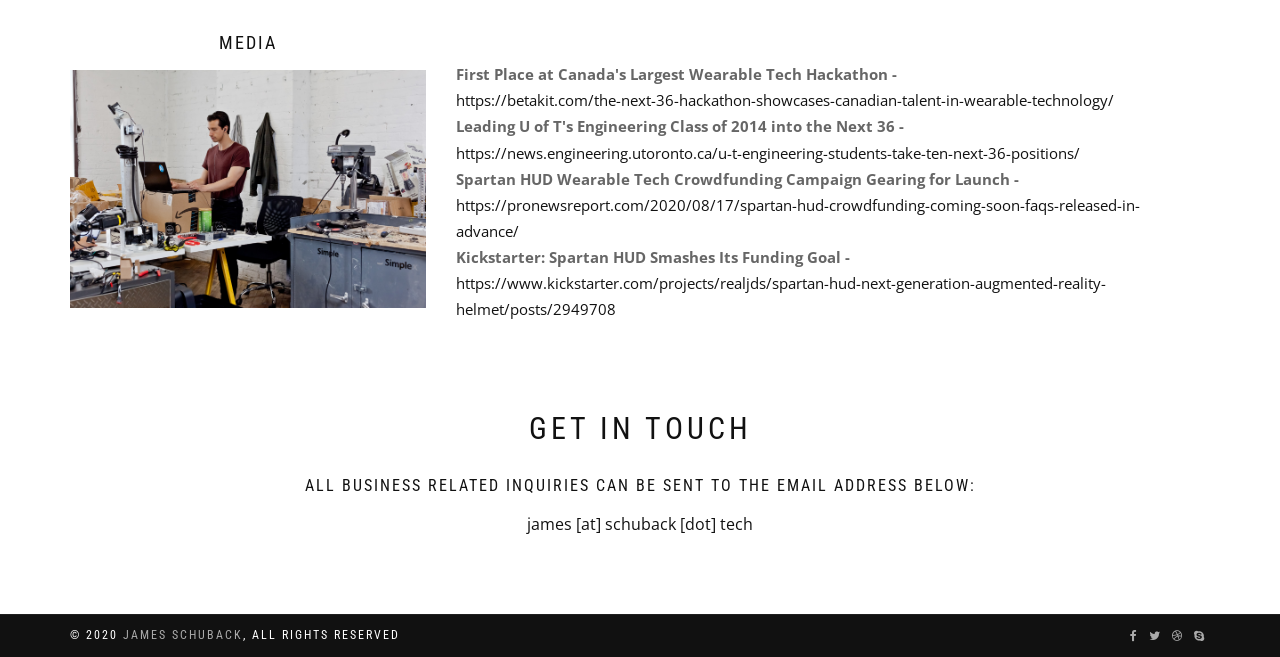
==== commit cc13c692: "Add portfolio blog with three researched AI engineering essays" ====
--- a/index.html
+++ b/index.html
@@ -142,6 +142,7 @@
           </div>
 		  
 		  <div class="callout-btn-box "><a class="bg-dark btn btn-border-b btn-circle" style="font-size: 20px; margin-right: 0%;" href="#contactinfo">Contact</a></div>
+		  <div class="callout-btn-box" style="margin-top: 12px;"><a class="bg-dark btn btn-border-b btn-circle" style="font-size: 20px; margin-right: 0%;" href="/blog/">Blog</a></div>
 		  
 		  
 		  
@@ -275,6 +276,7 @@
 
 
         <!-- Project A.T.O.M. -->
+		  <span id="project-atom"></span>
 		  <div class="container" stlye="padding-bottom: -60px;">
             <div class="row multi-columns-row">
               <div class="col-md-4 col-sm-6 col-xs-12" style="width: 33%;">
@@ -299,6 +301,7 @@
 			<br><br>
 
         <!-- AI Materials Discovery -->
+		  <span id="ai-materials-discovery"></span>
 		  <div class="container" stlye="padding-bottom: -60px;">
             <div class="row multi-columns-row">
               <div class="col-md-4 col-sm-6 col-xs-12" style="width: 33%;">
@@ -323,6 +326,7 @@
 			<br><br>
 
         <!-- VLMT Project -->
+		  <span id="vlm-tuner"></span>
 		  <div class="container" stlye="padding-bottom: -60px;">
             <div class="row multi-columns-row">
               <div class="col-md-4 col-sm-6 col-xs-12" style="width: 33%;">
@@ -576,7 +580,7 @@
             <div class="row multi-columns-row">
               <div class="col-md-4 col-sm-6 col-xs-12" style="width: 33%;">
                 <div >
-				  <h3 class="content-box-title font-alt" style="text-align: center;">Empirical Automation</h3>
+				  <h3 id="empirical-automation" class="content-box-title font-alt" style="text-align: center;">Empirical Automation</h3>
                   <div class="content-box-image" ><img src="assets/images/empirical_automation.jpg" alt=""/></div> 
 				  
                 </div>
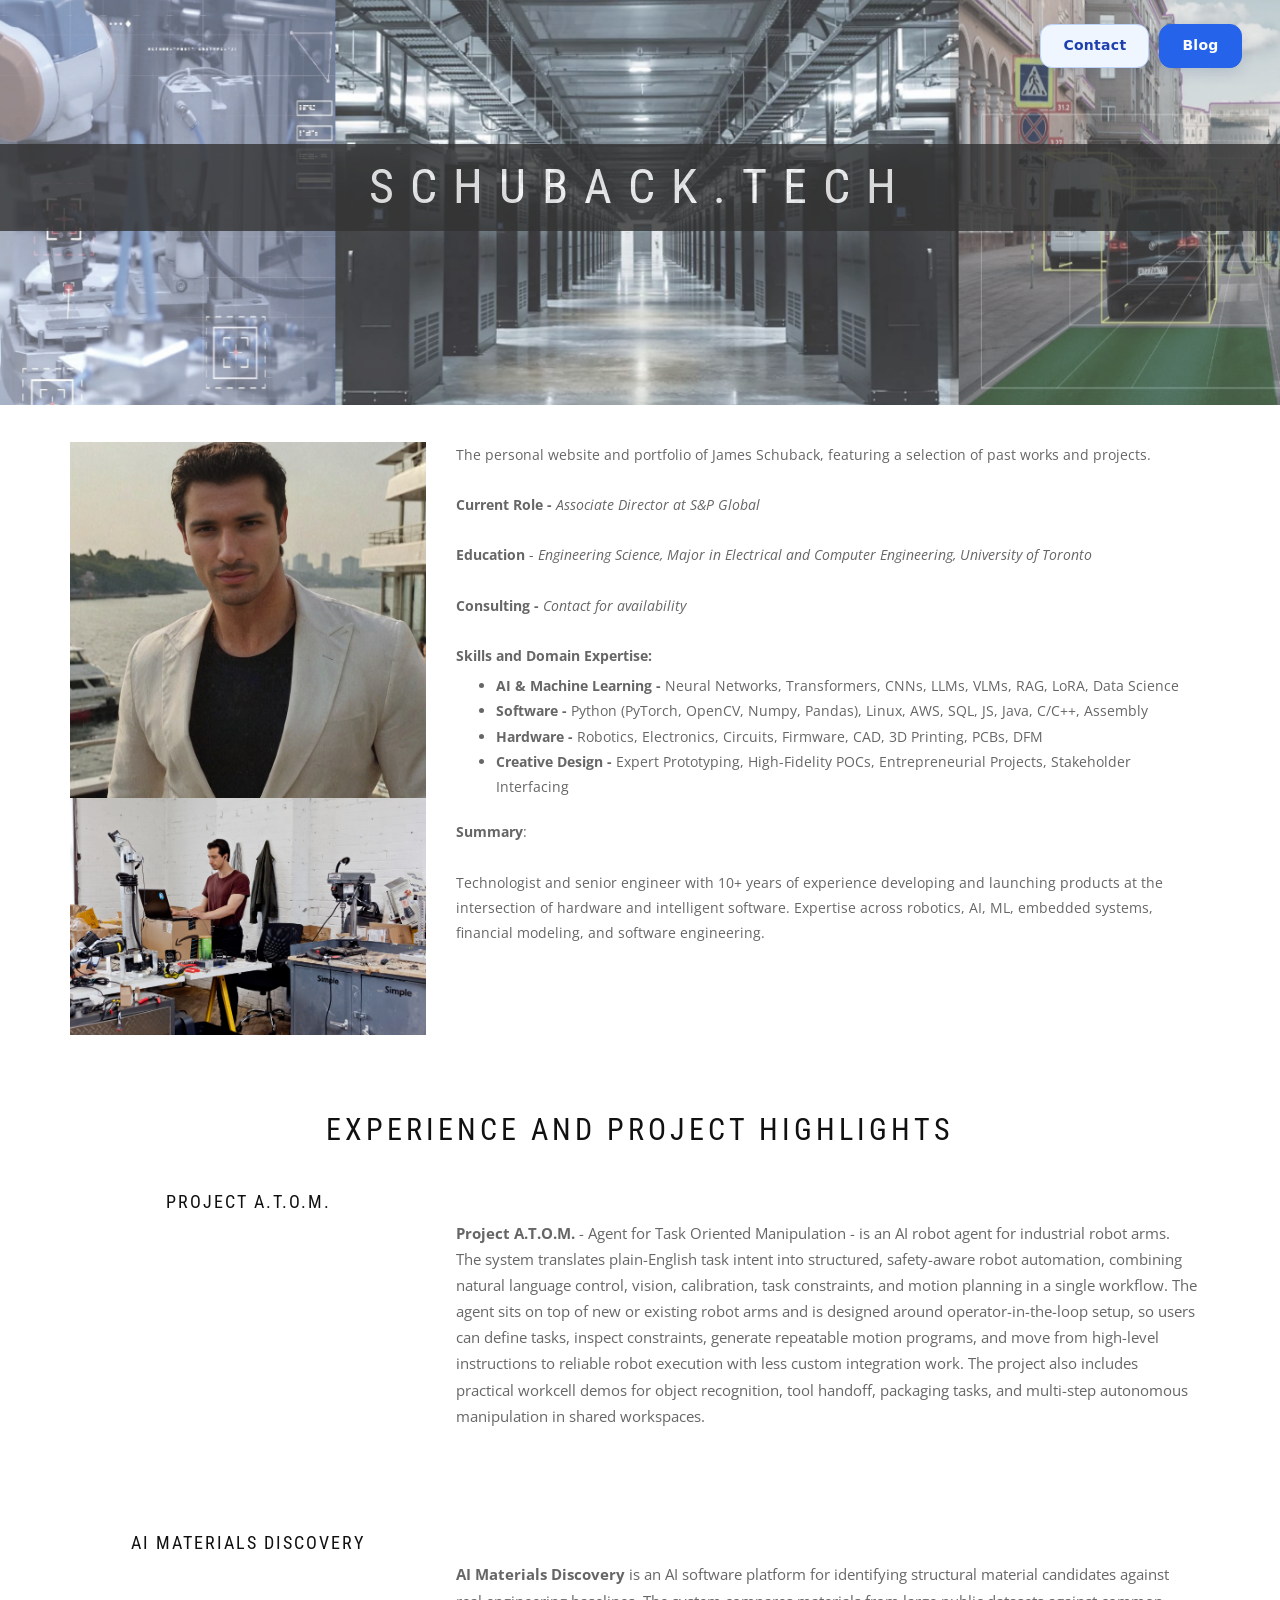
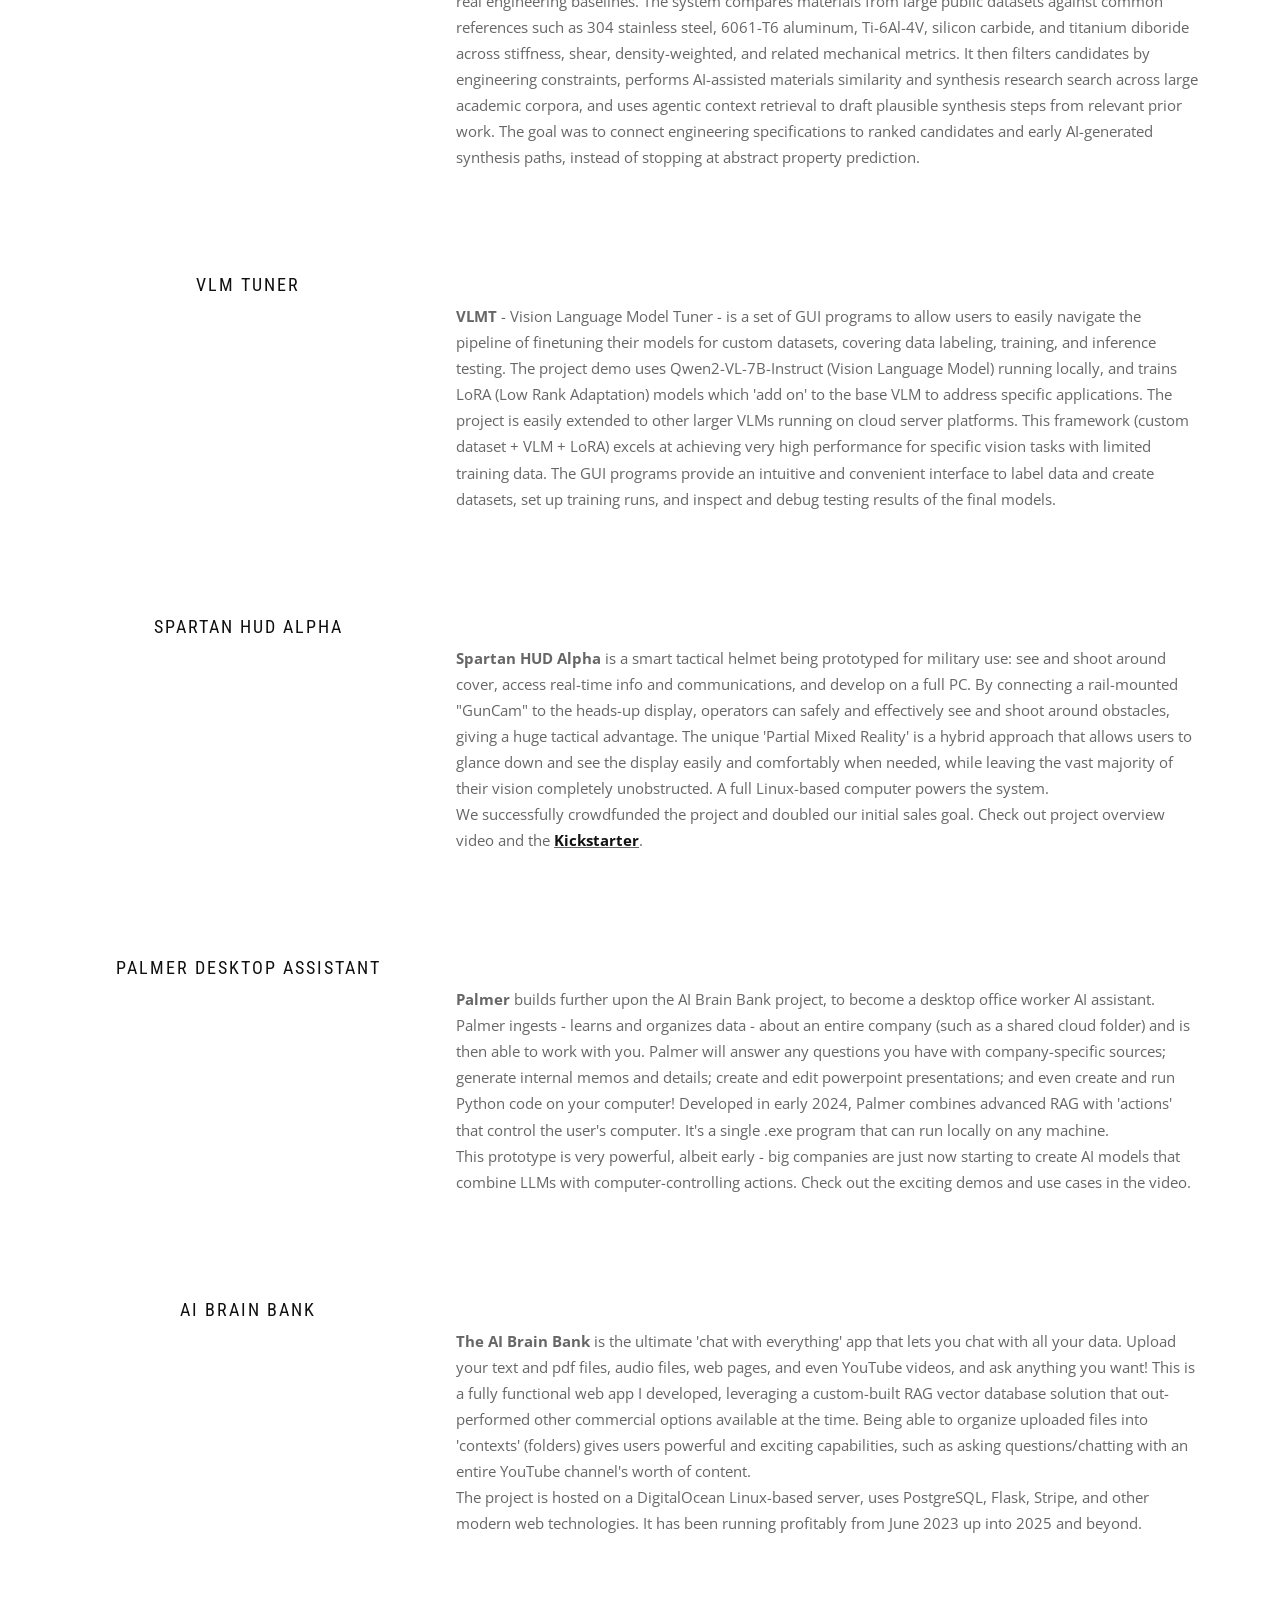
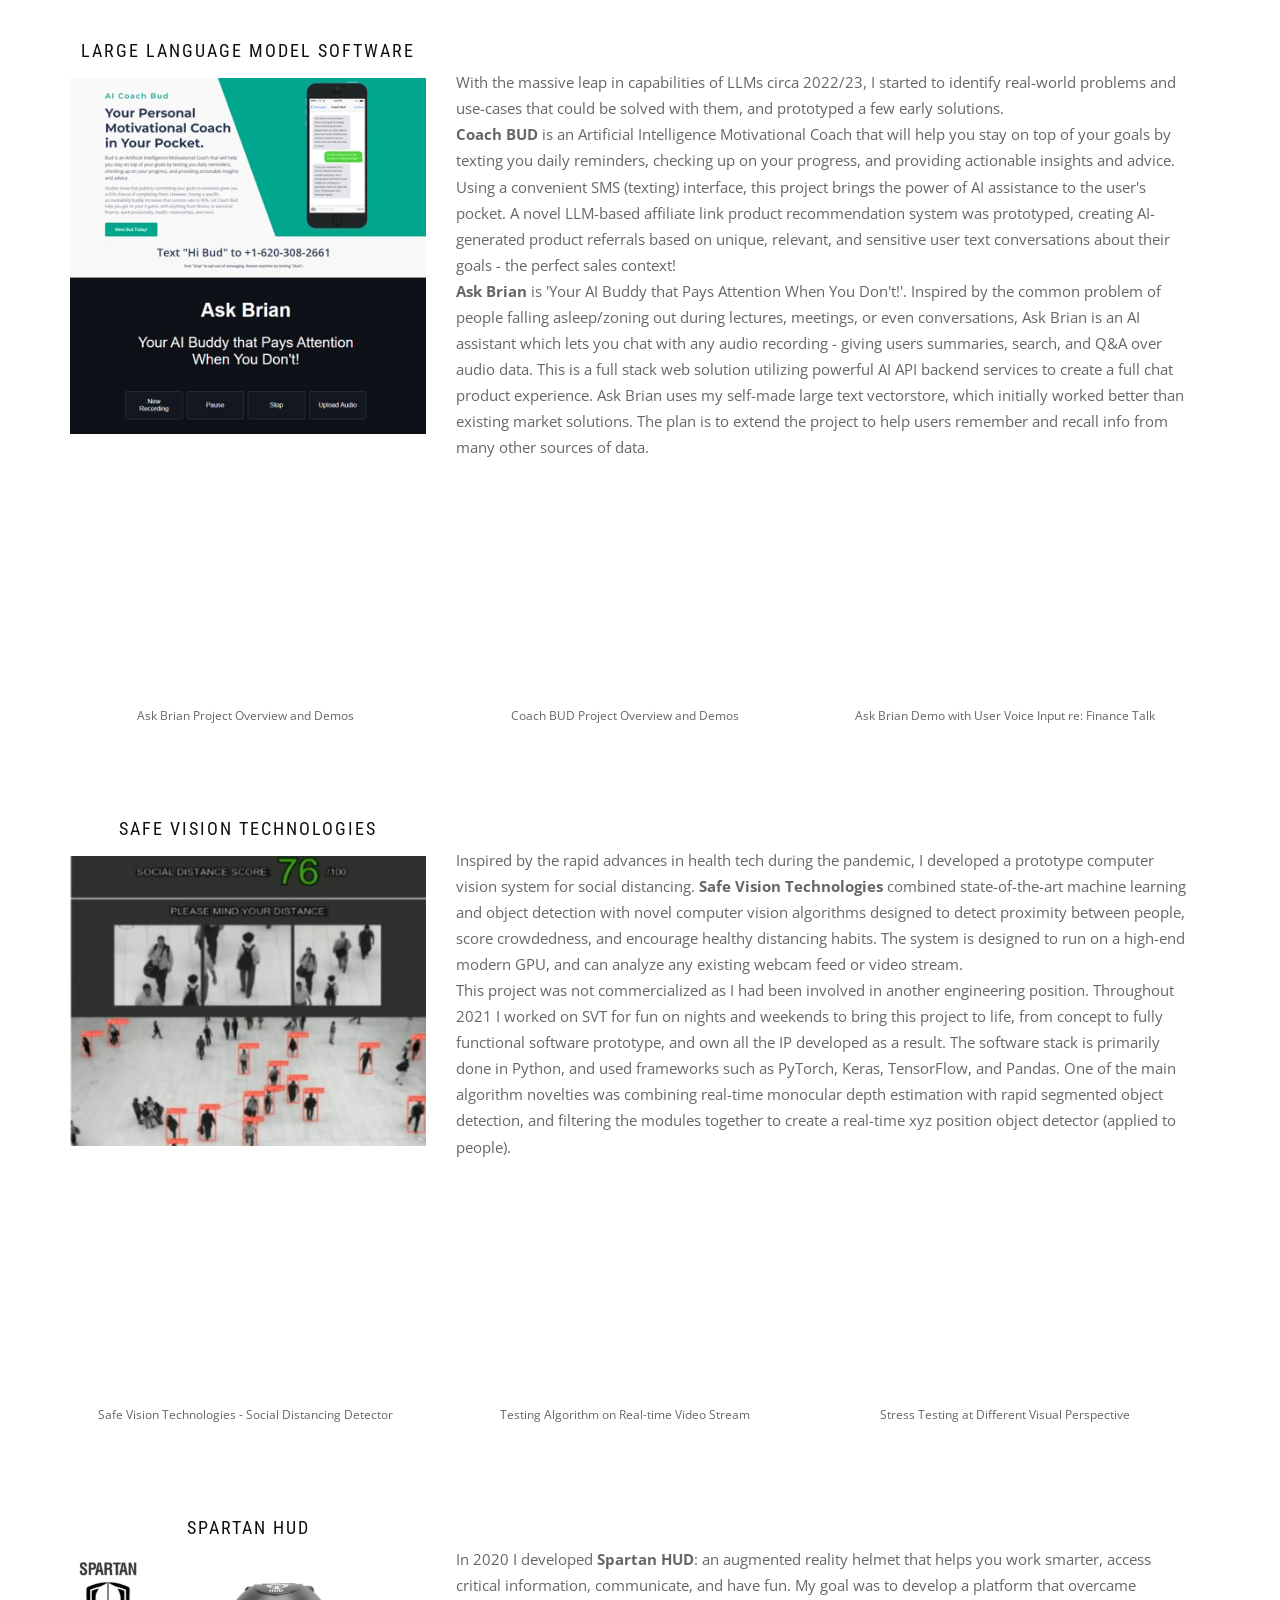
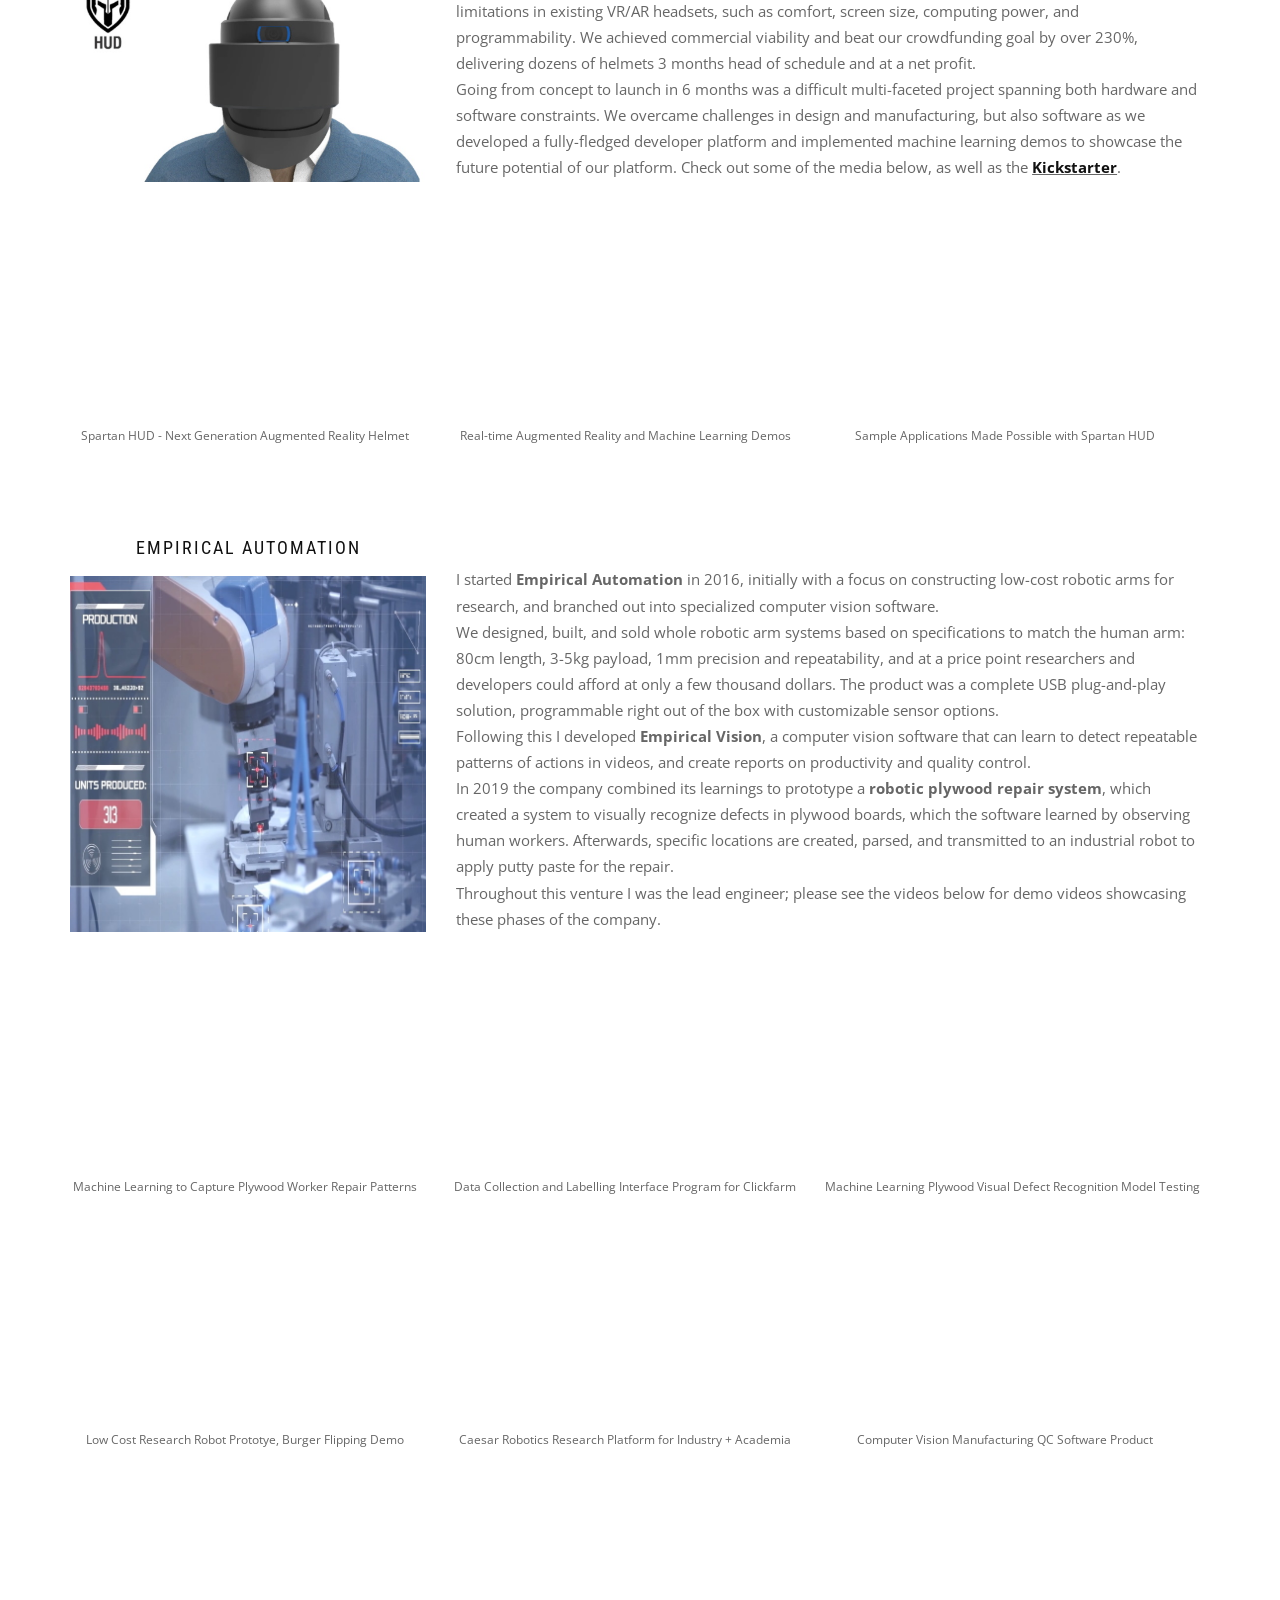
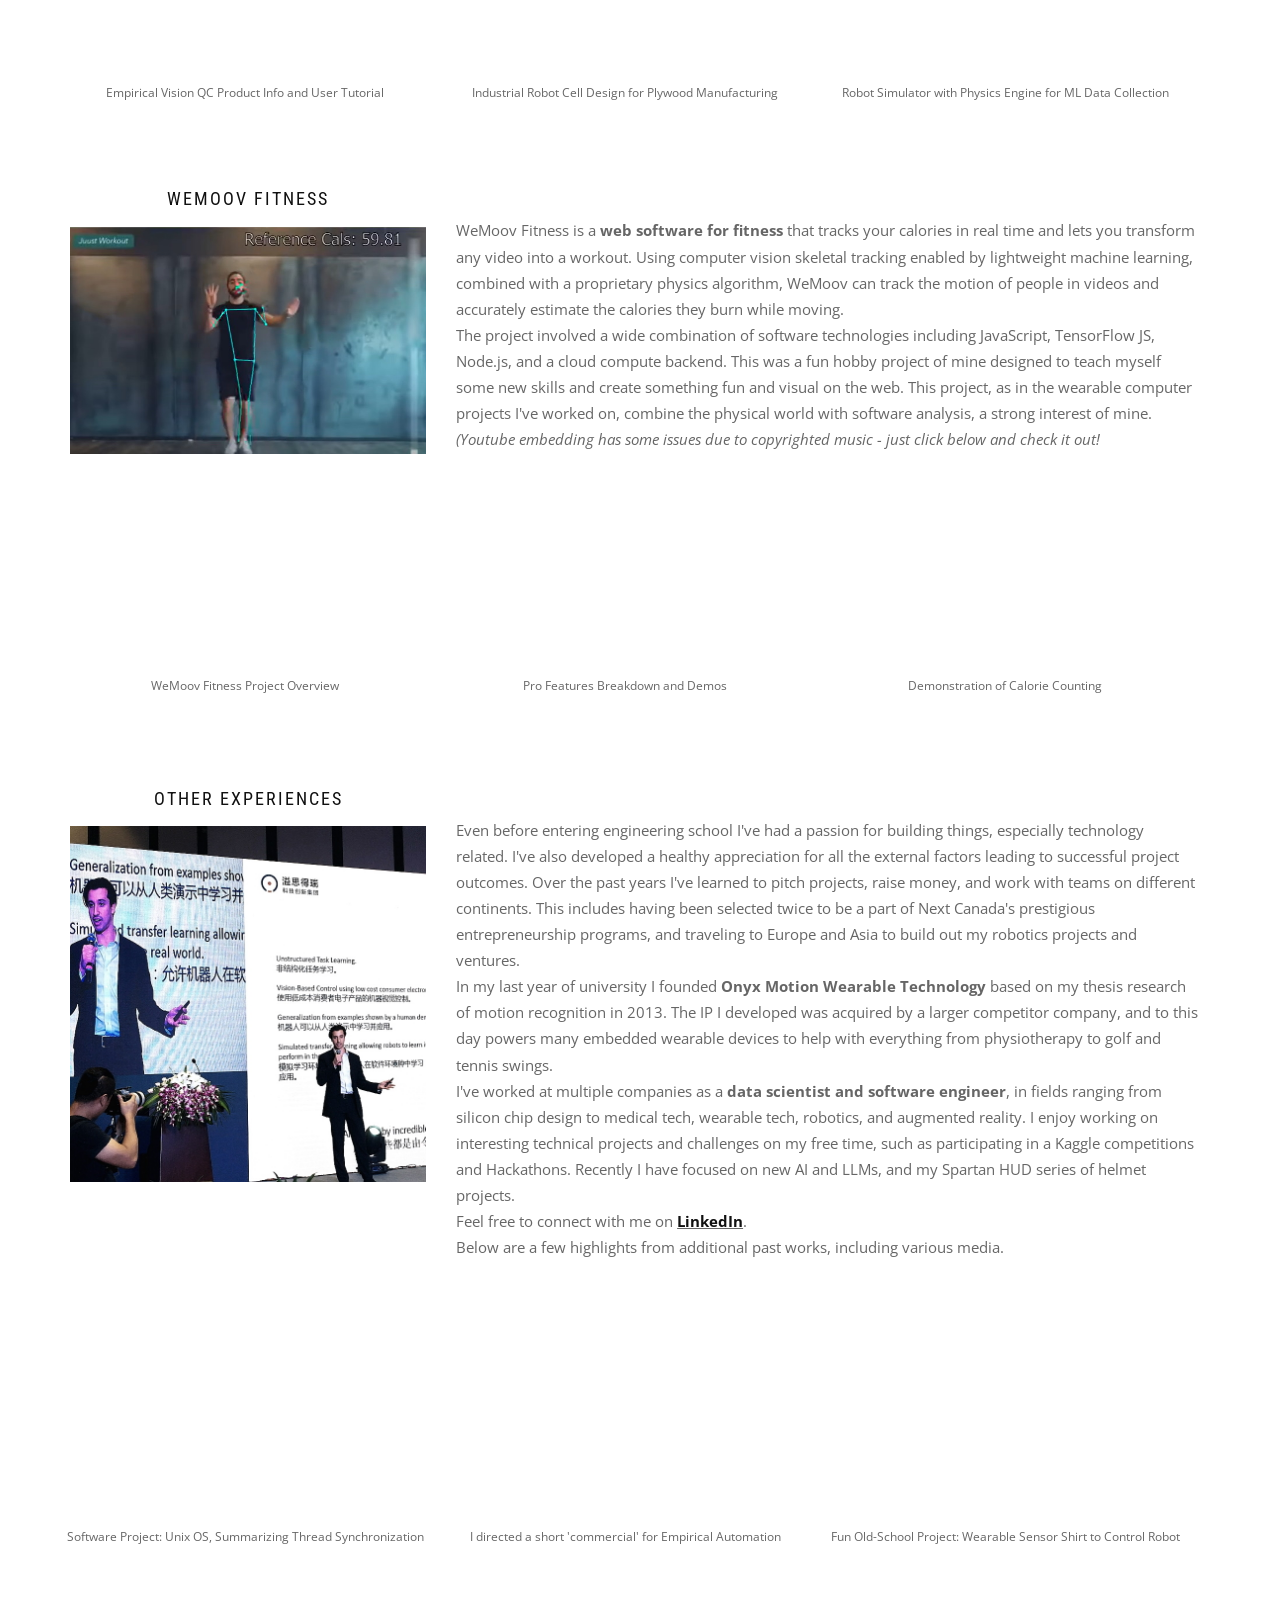
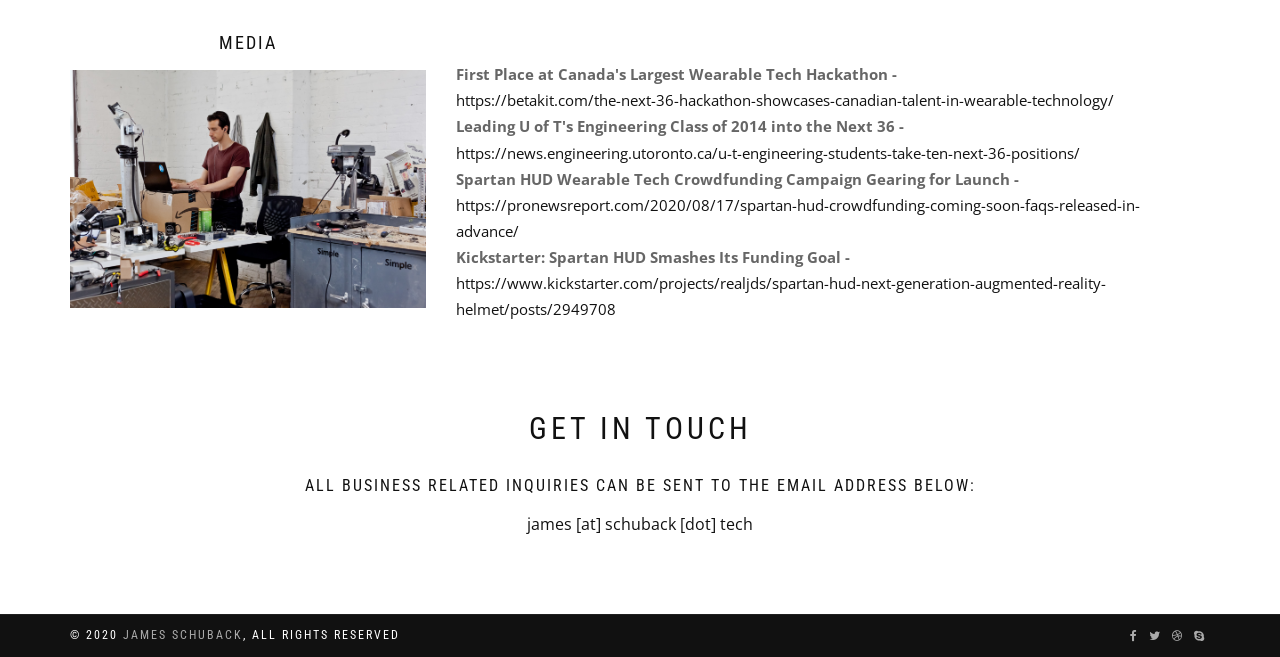
==== commit 7723d63c: "Fix local blog navigation and refresh portfolio buttons" ====
--- a/index.html
+++ b/index.html
@@ -55,6 +55,7 @@
     <!-- Main stylesheet and color file-->
     <link href="assets/css/style.css" rel="stylesheet">
     <link id="color-scheme" href="assets/css/colors/default.css" rel="stylesheet">
+    <link href="assets/css/portfolio-nav.css" rel="stylesheet">
 	
 	<style>
 	.mbYTP_wrapper {
@@ -128,6 +129,7 @@
   </head>
   <body data-spy="scroll" data-target=".onpage-navigation" data-offset="60">
     <main>
+      <nav class="portfolio-nav" aria-label="Main navigation"><a href="#contactinfo">Contact</a><a class="portfolio-nav-blog" href="blog/index.html">Blog</a></nav>
       <!--<div class="page-loader">
         <div class="loader">Loading...</div>
       </div>-->
@@ -141,8 +143,6 @@
 			<!---<a class="video-pop-up" href="https://www.youtube.com/watch?v=elgG52Grwjo"><span class="icon-video"></span></a>-->
           </div>
 		  
-		  <div class="callout-btn-box "><a class="bg-dark btn btn-border-b btn-circle" style="font-size: 20px; margin-right: 0%;" href="#contactinfo">Contact</a></div>
-		  <div class="callout-btn-box" style="margin-top: 12px;"><a class="bg-dark btn btn-border-b btn-circle" style="font-size: 20px; margin-right: 0%;" href="/blog/">Blog</a></div>
 		  
 		  
 		  
--- a/assets/css/portfolio-nav.css
+++ b/assets/css/portfolio-nav.css
@@ -0,0 +1,4 @@
+.portfolio-nav{position:absolute;top:24px;right:clamp(16px,3vw,40px);z-index:10;display:flex;align-items:center;gap:10px}
+.portfolio-nav a{display:inline-flex;align-items:center;justify-content:center;min-height:44px;padding:11px 22px;border:1px solid #bdd5fa;border-radius:12px;background:#eff6ff;color:#1e40af;font:600 14px/1.4 system-ui,-apple-system,"Segoe UI",sans-serif;letter-spacing:.02em;text-decoration:none;box-shadow:0 4px 14px #16386b24;transition:background .18s,border-color .18s,box-shadow .18s,transform .18s}.portfolio-nav a:hover{background:#dbeafe;border-color:#93baf5;box-shadow:0 6px 18px #16386b33;transform:translateY(-1px)}.portfolio-nav .portfolio-nav-blog{background:#2563eb;border-color:#2563eb;color:#fff}.portfolio-nav .portfolio-nav-blog:hover{background:#1d4ed8;border-color:#1d4ed8}.portfolio-nav a:focus-visible{outline:3px solid #fff;outline-offset:3px;box-shadow:0 0 0 6px #1d4ed8}.portfolio-nav a:active{transform:translateY(0)}
+@media(max-width:600px){.portfolio-nav{top:16px;right:16px;gap:8px}.portfolio-nav a{padding:10px 17px}}
+@media(prefers-reduced-motion:reduce){.portfolio-nav a{transition:none;transform:none}}
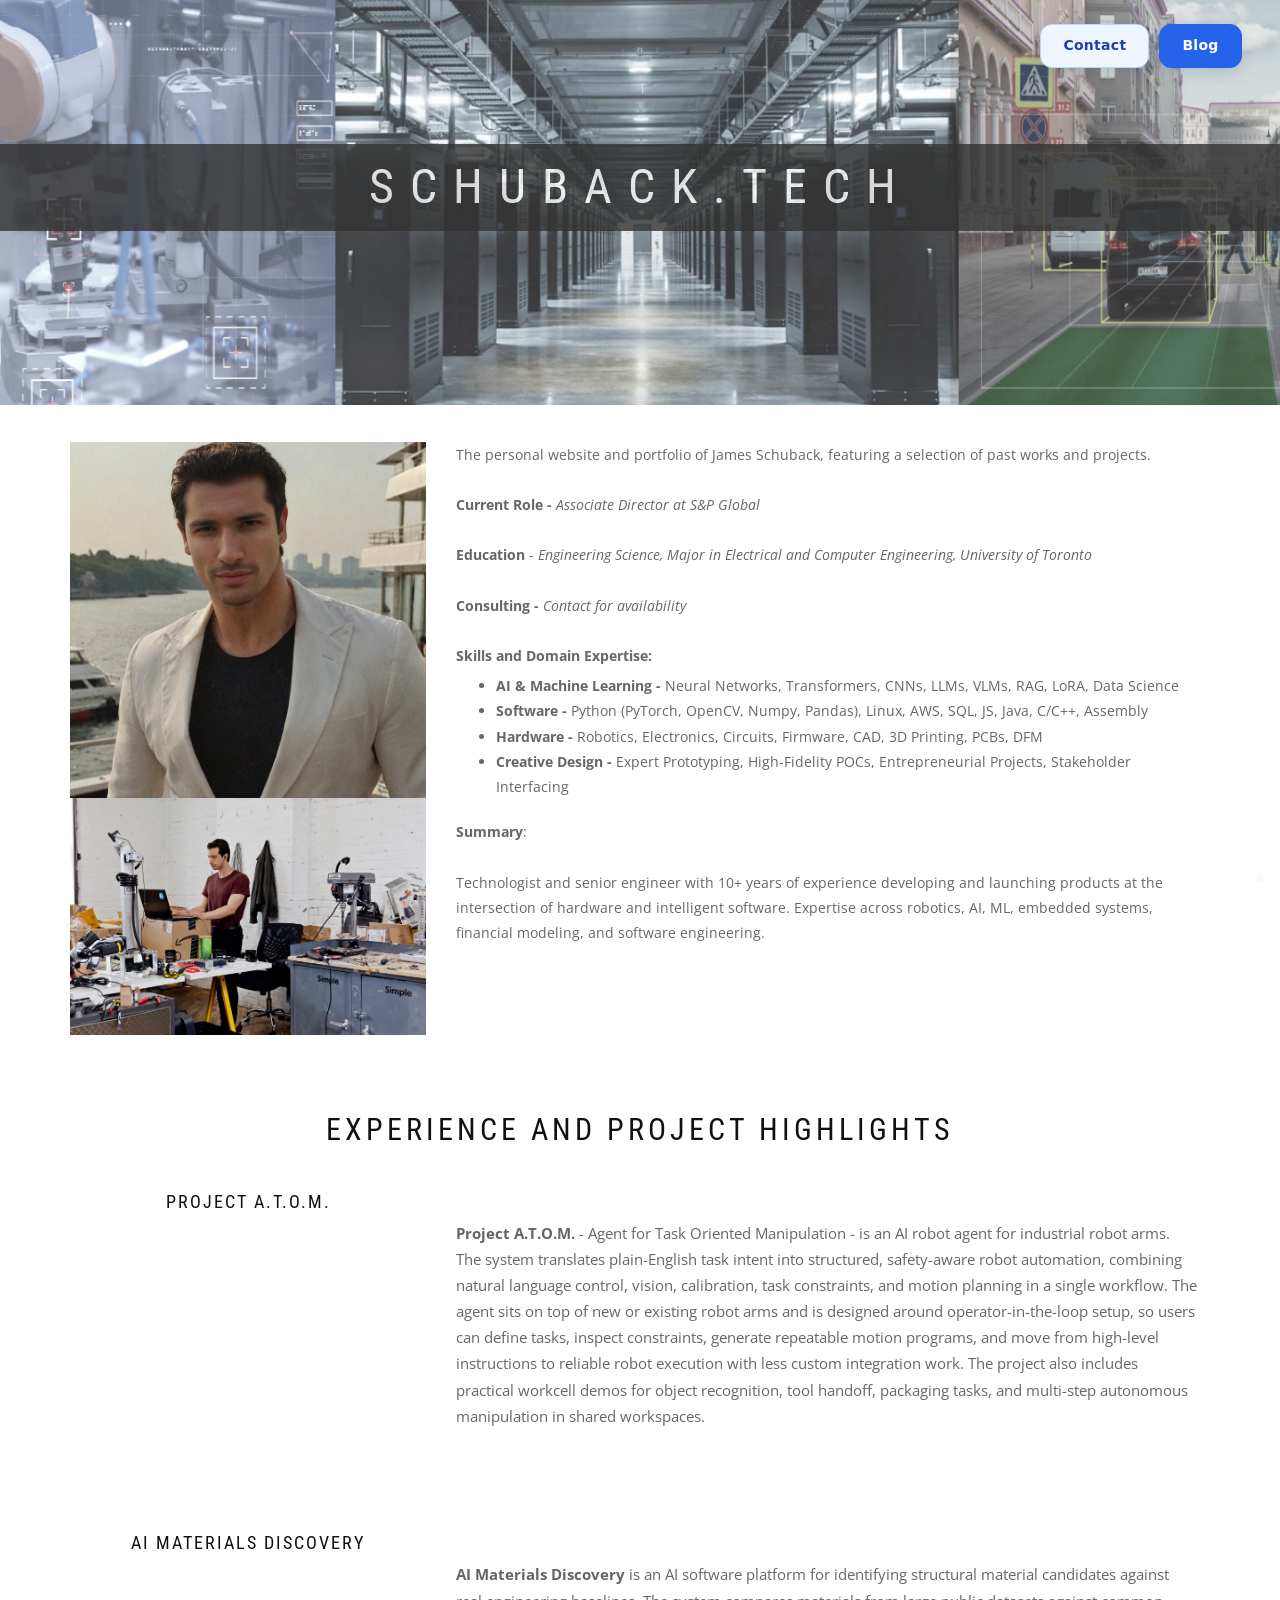
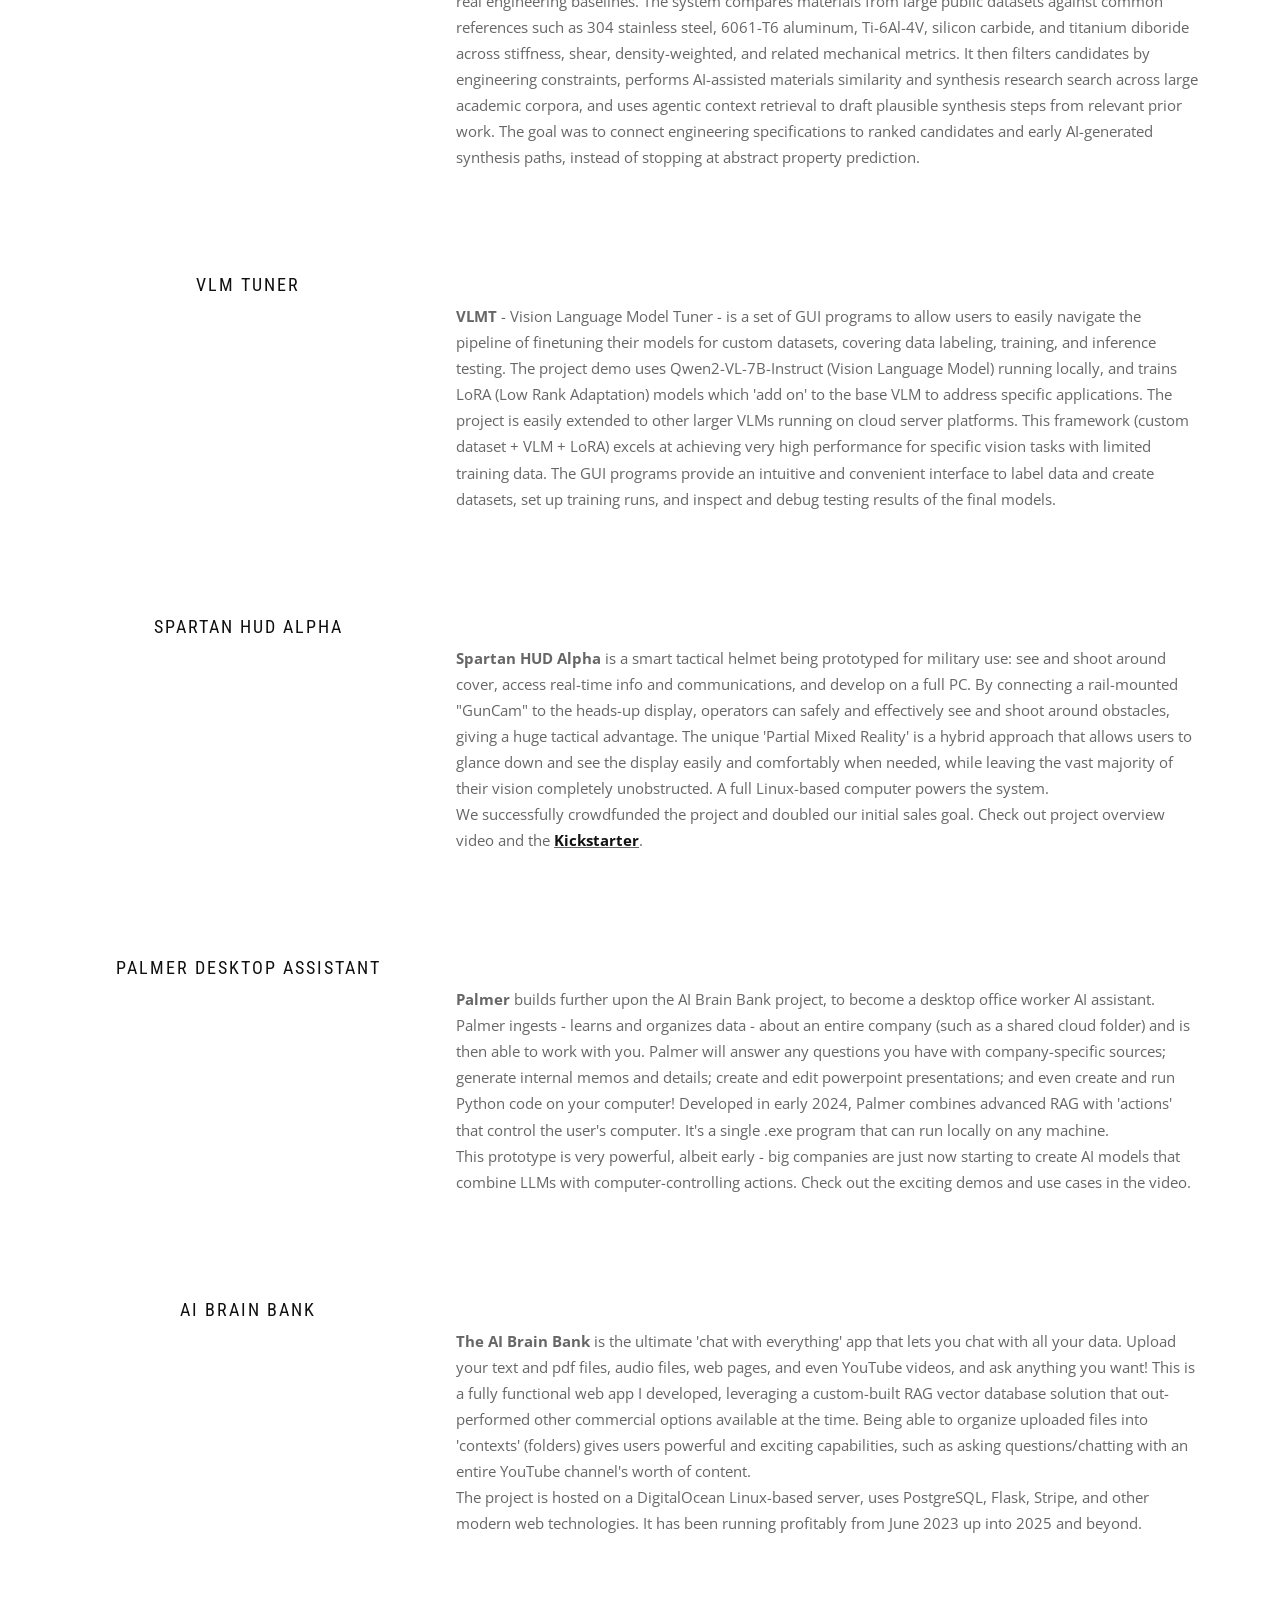
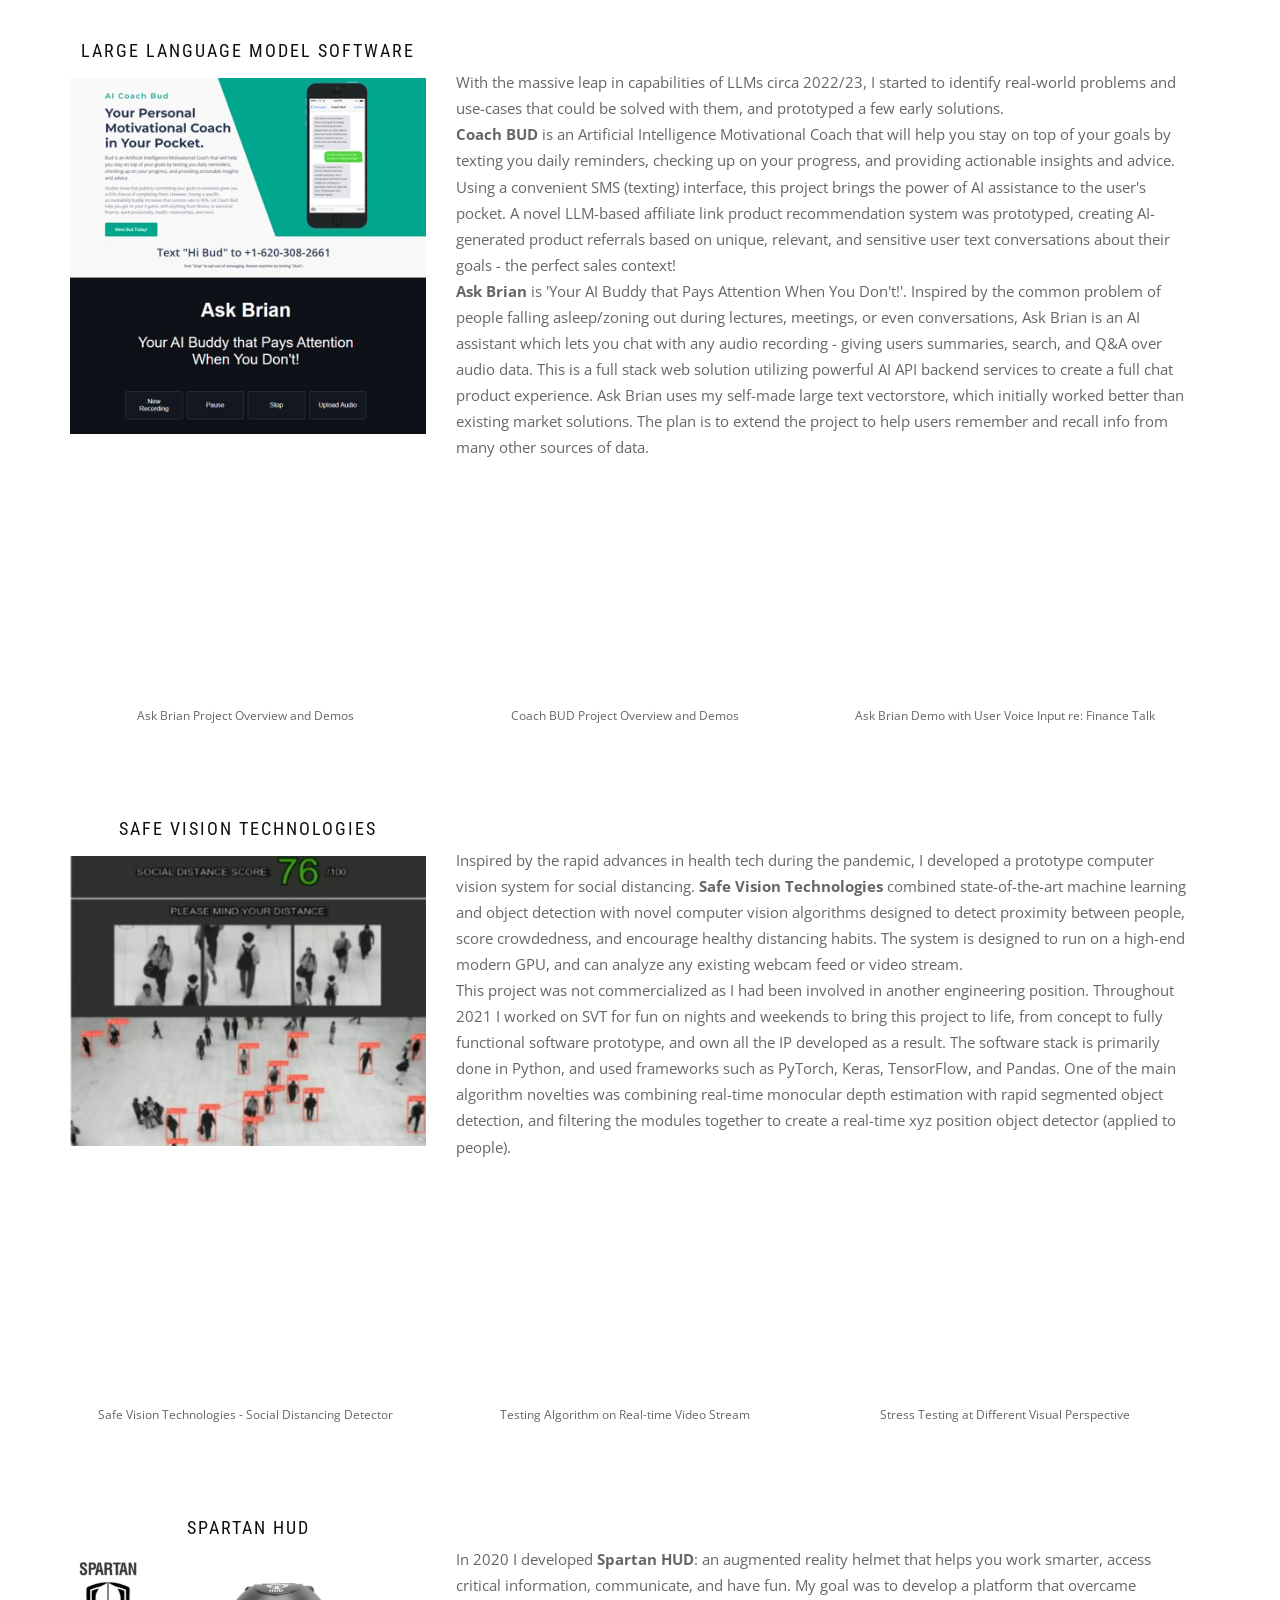
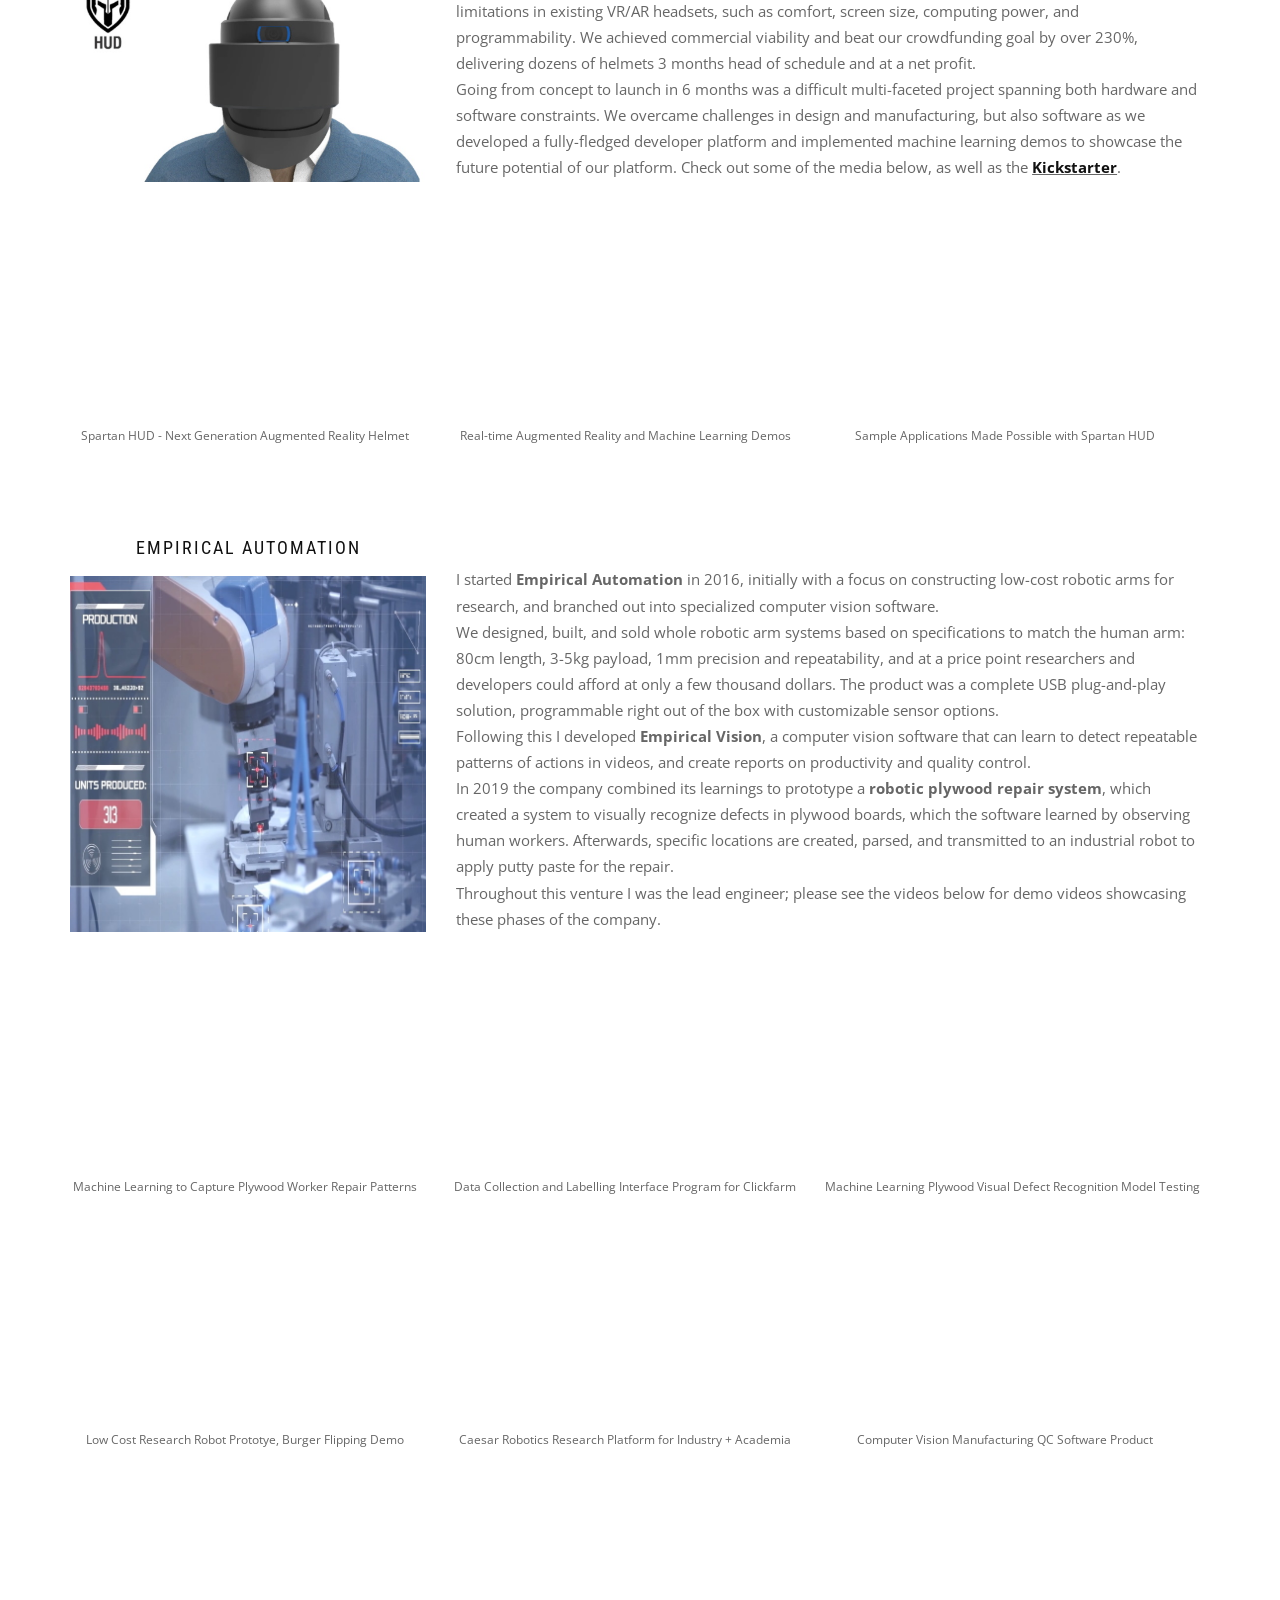
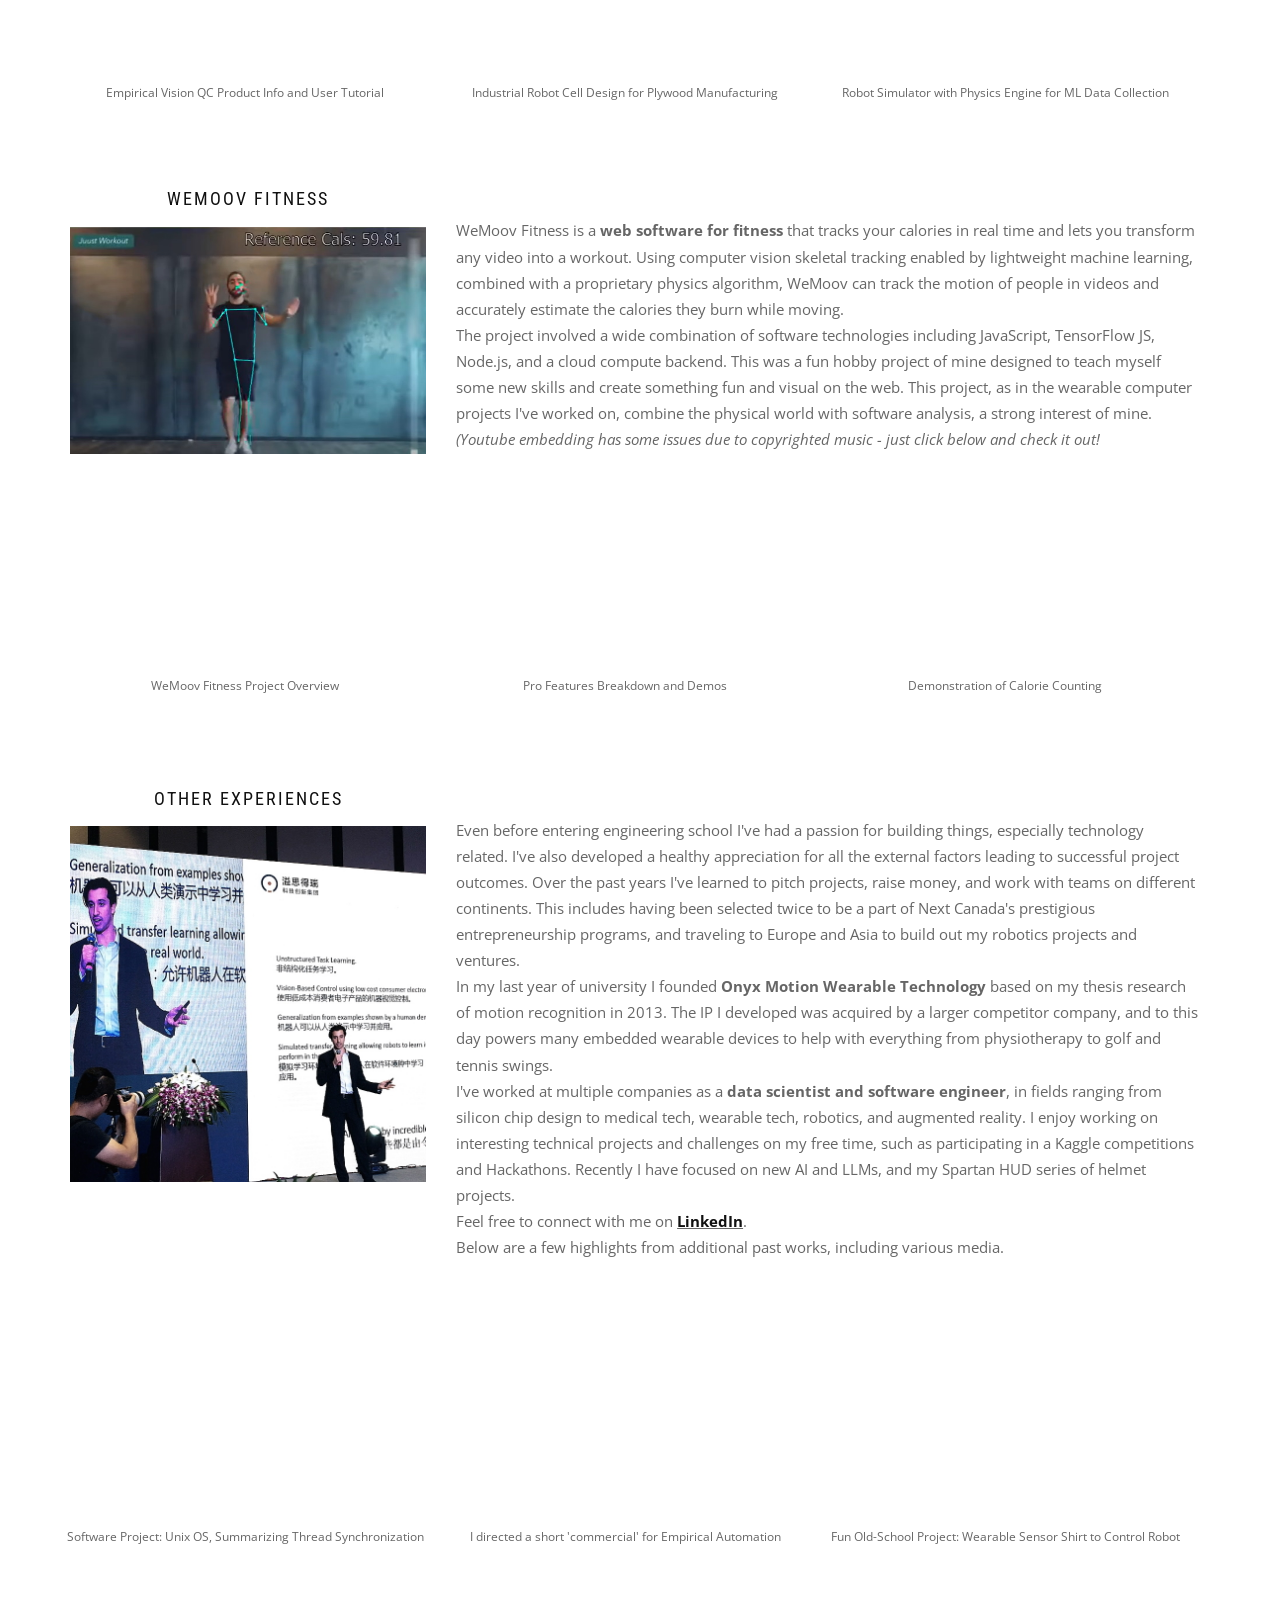
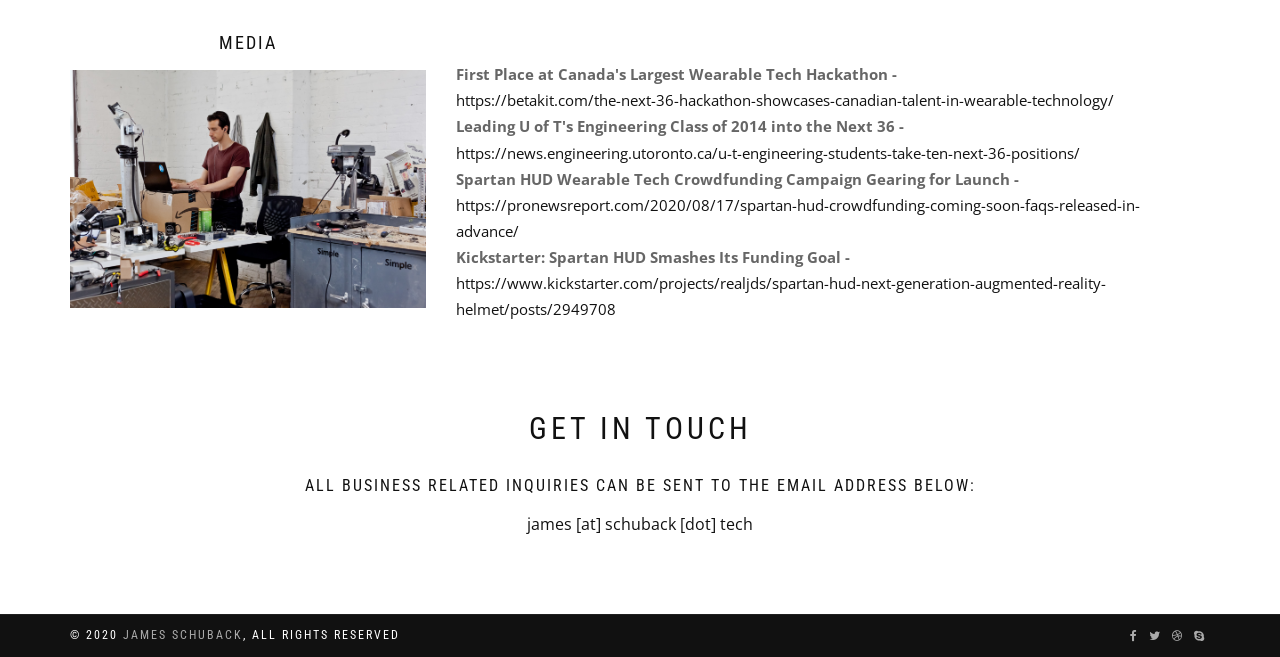
==== commit 1d8445fc: "Expand blog with AI control essay and varied editorial imagery" ====
--- a/index.html
+++ b/index.html
@@ -380,7 +380,7 @@
             <div class="row multi-columns-row">
               <div class="col-md-4 col-sm-6 col-xs-12" style="width: 33%;">
                 <div >
-				  <h3 class="content-box-title font-alt" style="text-align: center;">Palmer Desktop Assistant</h3>
+				  <h3 id="palmer-assistant" class="content-box-title font-alt" style="text-align: center;">Palmer Desktop Assistant</h3>
                   <div class="content-box-image" ><iframe width="360" height="200" src="https://www.youtube.com/embed/qjBikQqPvEk"></iframe></div> 
 				  
                 </div>
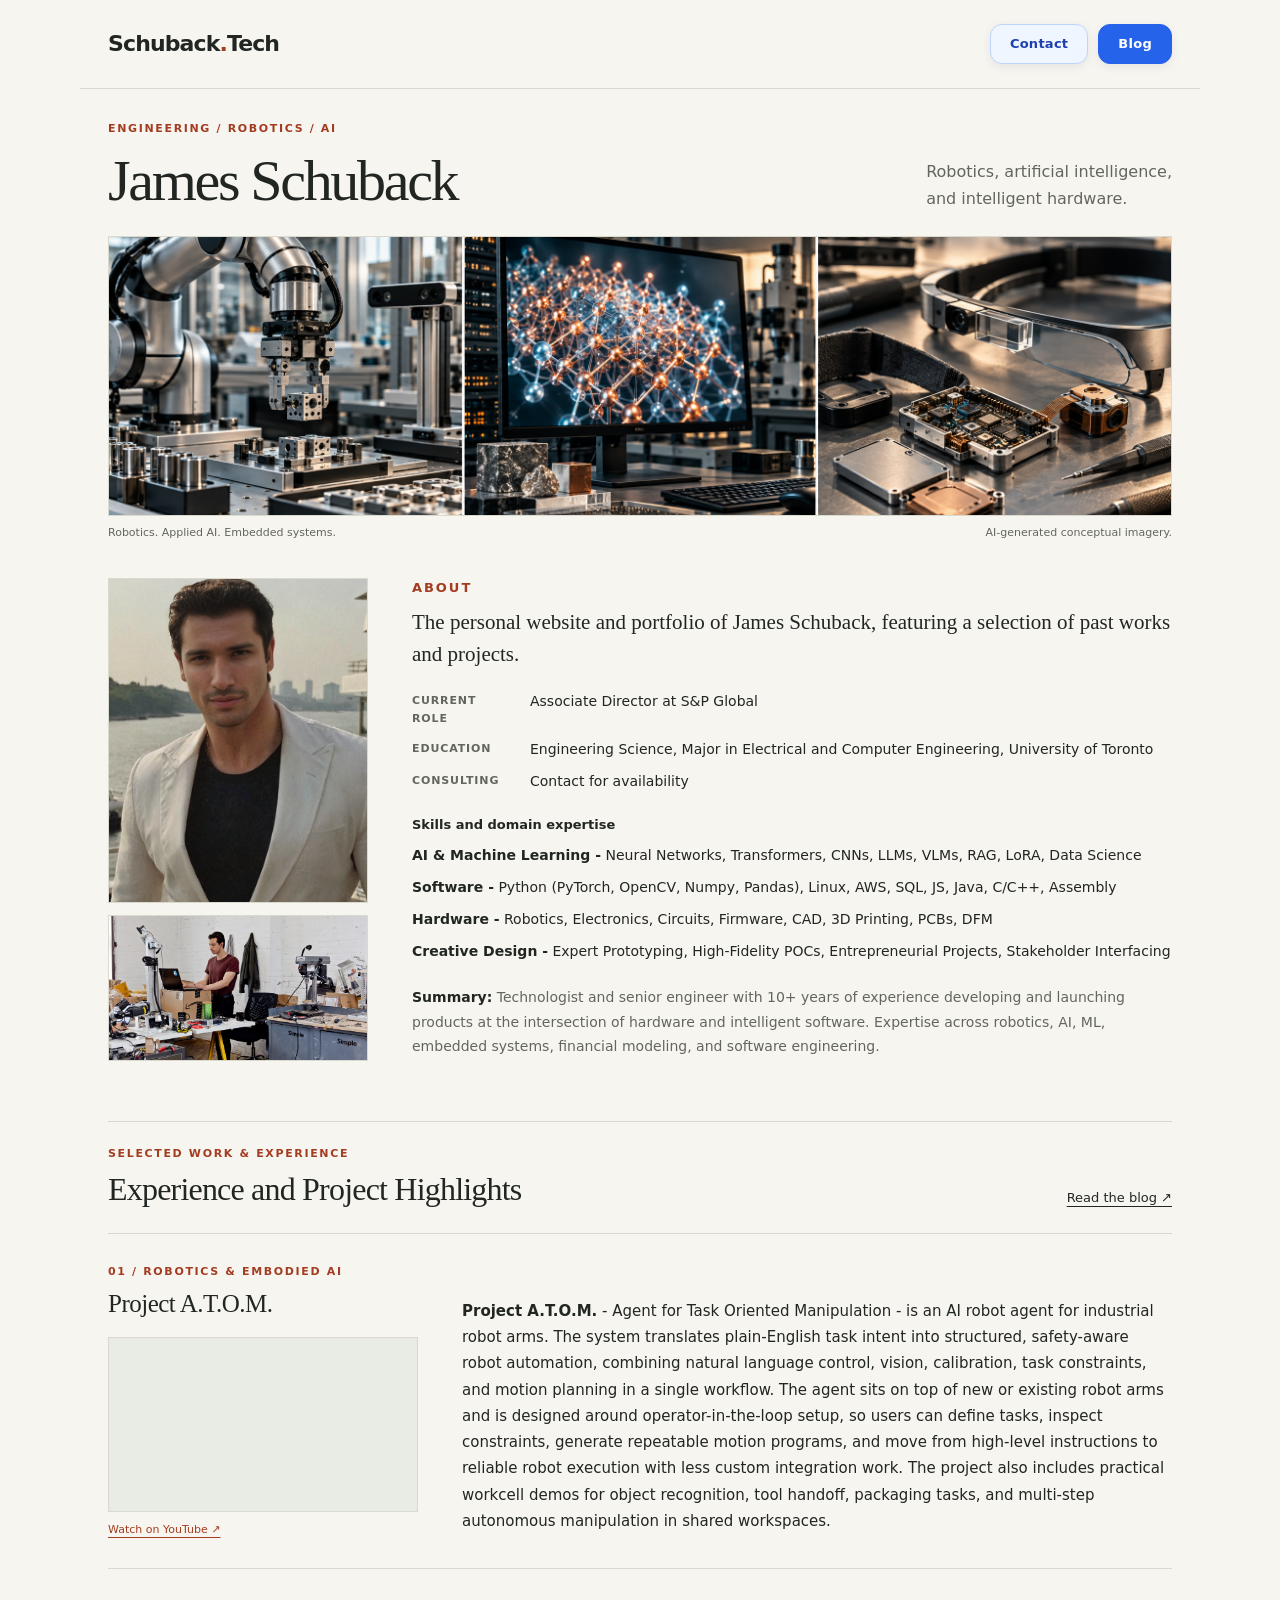
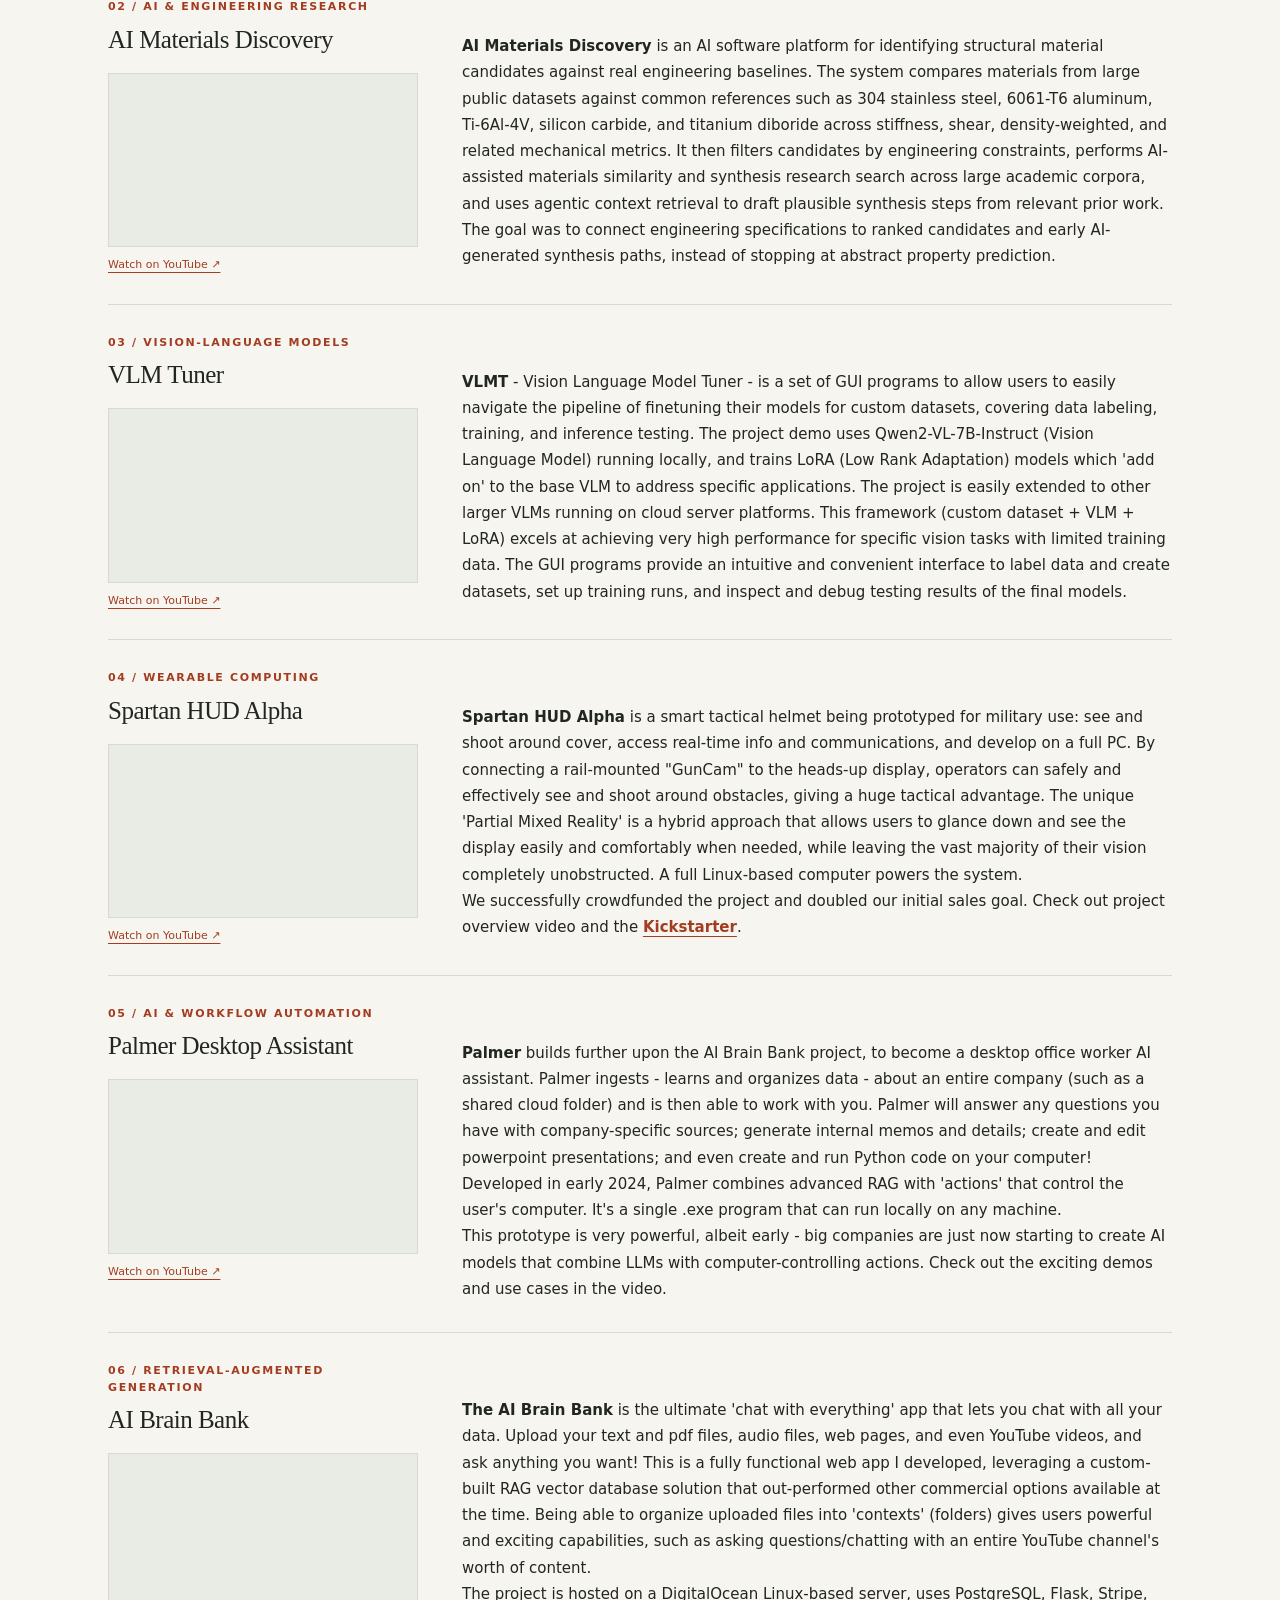
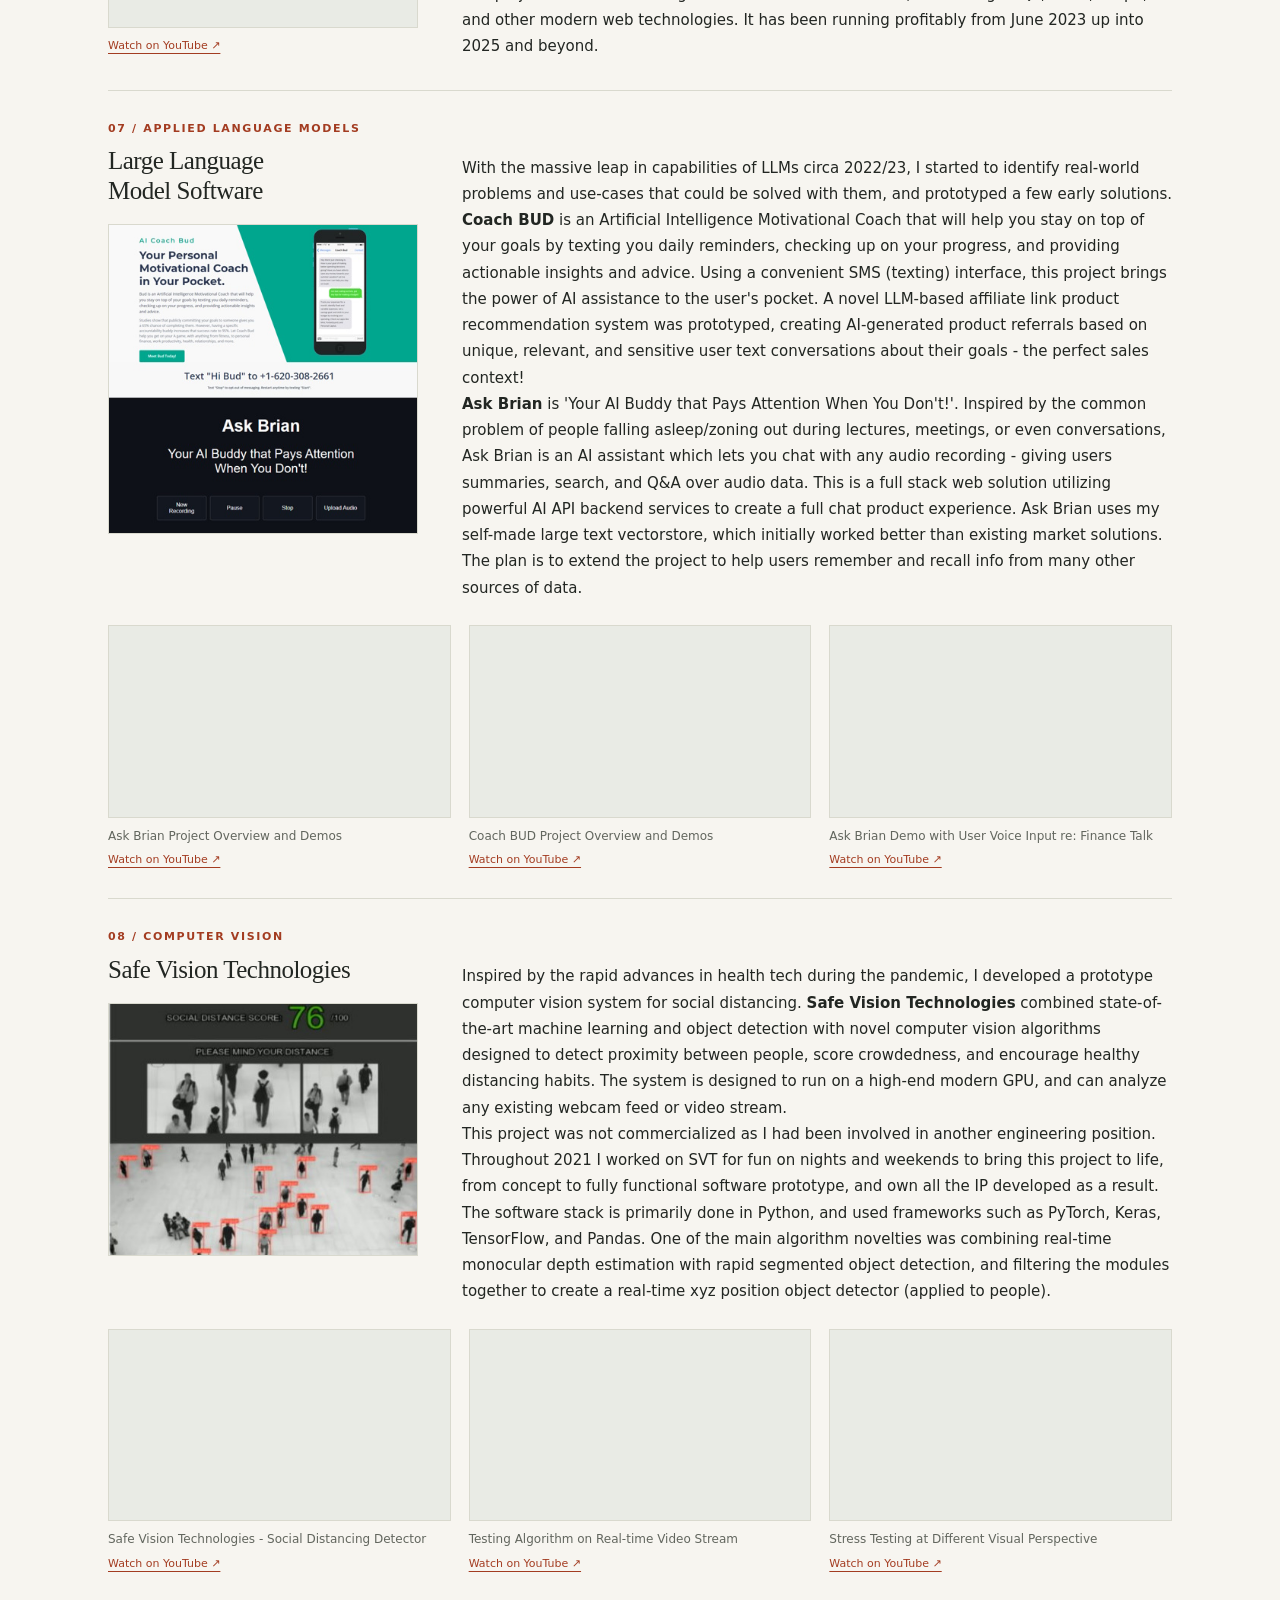
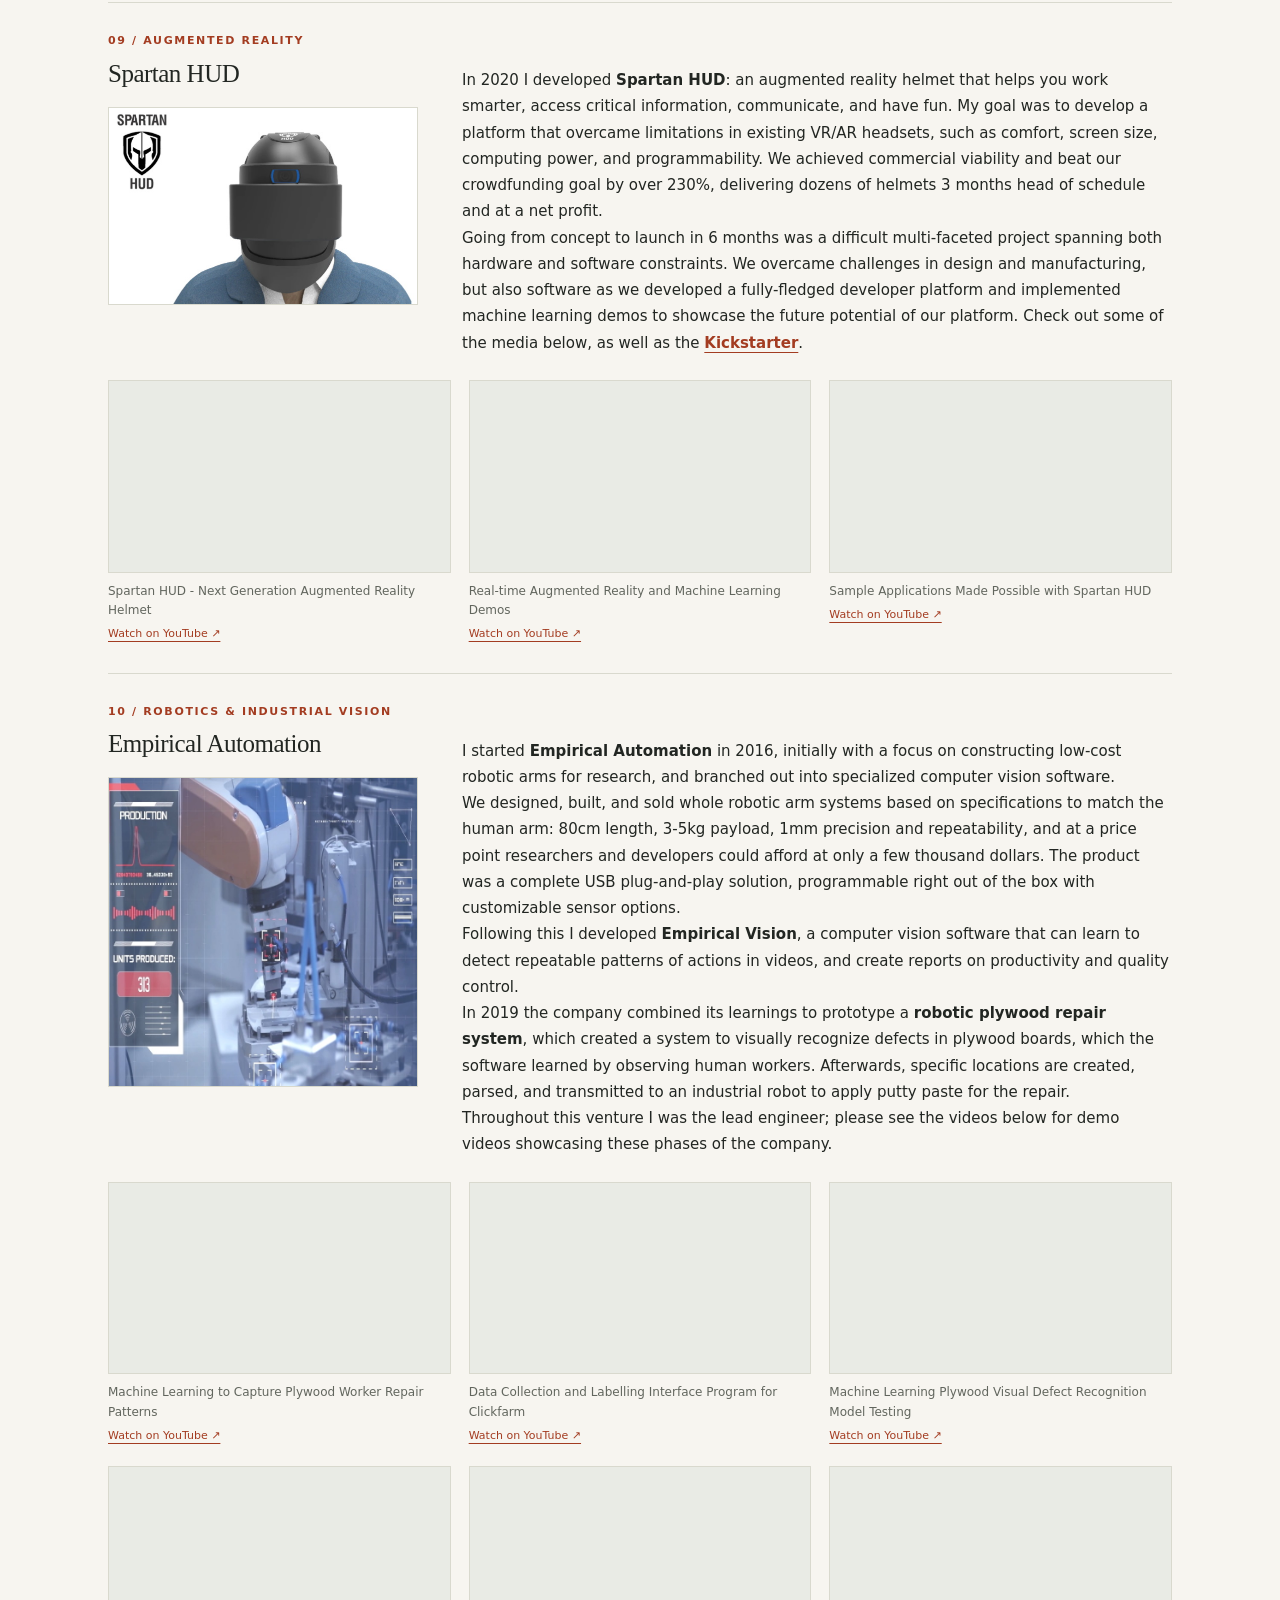
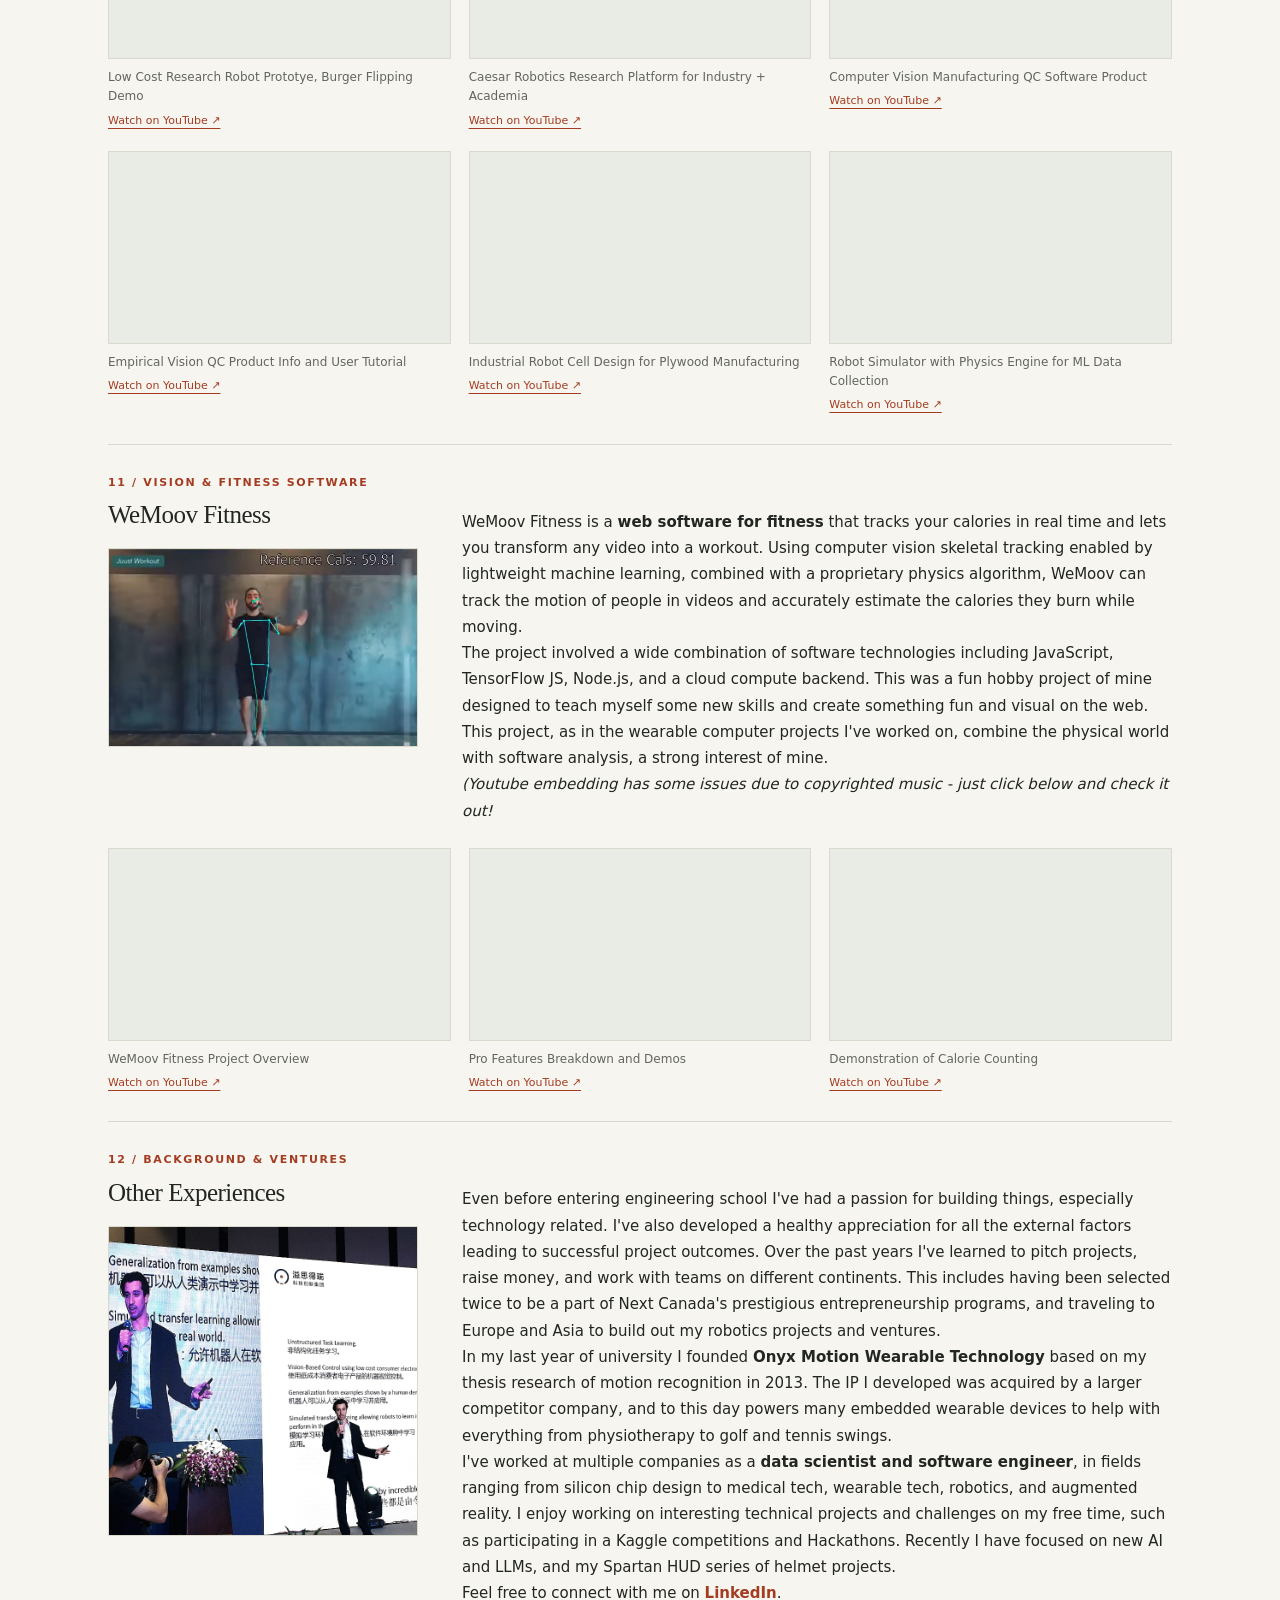
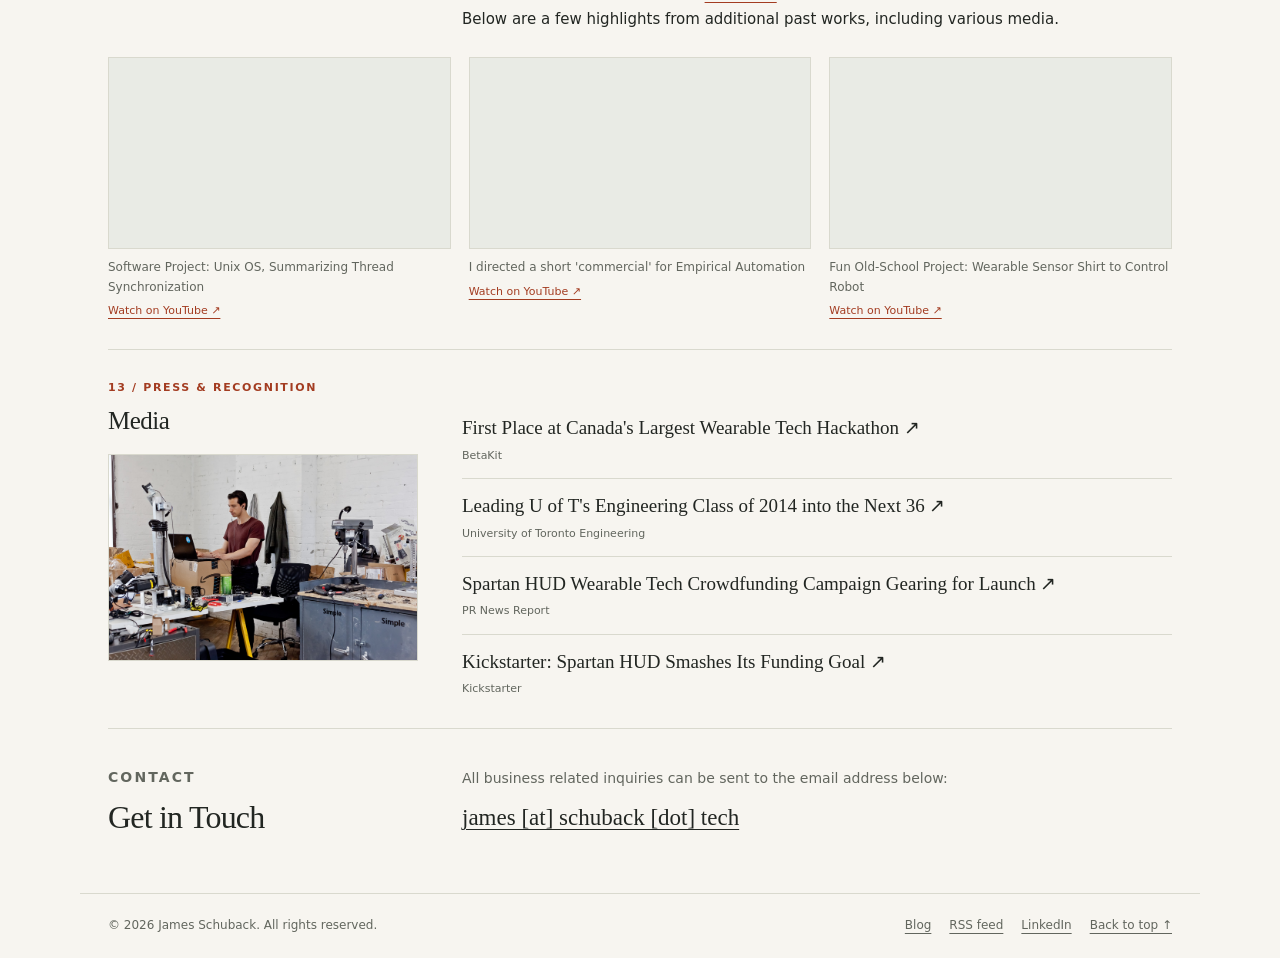
==== commit 444ce272: "Refresh portfolio with editorial styling and generated technology banner" ====
--- a/index.html
+++ b/index.html
@@ -1,882 +1,150 @@
-<!DOCTYPE html>
-<html lang="en-US" dir="ltr">
-  <head>
-    <meta charset="utf-8">
-    <meta http-equiv="X-UA-Compatible" content="IE=edge">
-    <meta name="viewport" content="width=device-width, initial-scale=1">
-    <!--  
-    Document Title
-    =============================================
-    -->
-    <title>Schuback.Tech</title>	
-    <!--  
-    Favicons
-    =============================================
-    
-    <link rel="apple-touch-icon" sizes="57x57" href="assets/images/favicons/apple-icon-57x57.png">
-    <link rel="apple-touch-icon" sizes="60x60" href="assets/images/favicons/apple-icon-60x60.png">
-    <link rel="apple-touch-icon" sizes="72x72" href="assets/images/favicons/apple-icon-72x72.png">
-    <link rel="apple-touch-icon" sizes="76x76" href="assets/images/favicons/apple-icon-76x76.png">
-    <link rel="apple-touch-icon" sizes="114x114" href="assets/images/favicons/apple-icon-114x114.png">
-    <link rel="apple-touch-icon" sizes="120x120" href="assets/images/favicons/apple-icon-120x120.png">
-    <link rel="apple-touch-icon" sizes="144x144" href="assets/images/favicons/apple-icon-144x144.png">
-    <link rel="apple-touch-icon" sizes="152x152" href="assets/images/favicons/apple-icon-152x152.png">
-    <link rel="apple-touch-icon" sizes="180x180" href="assets/images/favicons/apple-icon-180x180.png">
-    <link rel="icon" type="image/png" sizes="192x192" href="assets/images/favicons/android-icon-192x192.png">
-    <link rel="icon" type="image/png" sizes="32x32" href="assets/images/favicons/favicon-32x32.png">
-    <link rel="icon" type="image/png" sizes="96x96" href="assets/images/favicons/favicon-96x96.png">
-    <link rel="icon" type="image/png" sizes="16x16" href="assets/images/favicons/favicon-16x16.png">
-    <link rel="manifest" href="/manifest.json">
-    <meta name="msapplication-TileColor" content="#ffffff">
-    <meta name="msapplication-TileImage" content="assets/images/favicons/ms-icon-144x144.png">
-    <meta name="theme-color" content="#ffffff">--->
-	
-	<link rel="shortcut icon" href="favicon.ico"/>
-	
-    <!--  
-    Stylesheets
-    =============================================
-    
-    -->
-    <!-- Default stylesheets-->
-    <link href="assets/lib/bootstrap/dist/css/bootstrap.min.css" rel="stylesheet">
-    <!-- Template specific stylesheets-->
-    <link href="https://fonts.googleapis.com/css?family=Roboto+Condensed:400,700" rel="stylesheet">
-    <link href="https://fonts.googleapis.com/css?family=Volkhov:400i" rel="stylesheet">
-    <link href="https://fonts.googleapis.com/css?family=Open+Sans:300,400,600,700,800" rel="stylesheet">
-    <link href="assets/lib/animate.css/animate.css" rel="stylesheet">
-    <link href="assets/lib/components-font-awesome/css/font-awesome.min.css" rel="stylesheet">
-    <link href="assets/lib/et-line-font/et-line-font.css" rel="stylesheet">
-    <link href="assets/lib/flexslider/flexslider.css" rel="stylesheet">
-    <link href="assets/lib/owl.carousel/dist/assets/owl.carousel.min.css" rel="stylesheet">
-    <link href="assets/lib/owl.carousel/dist/assets/owl.theme.default.min.css" rel="stylesheet">
-    <link href="assets/lib/magnific-popup/dist/magnific-popup.css" rel="stylesheet">
-    <link href="assets/lib/simple-text-rotator/simpletextrotator.css" rel="stylesheet">
-    <!-- Main stylesheet and color file-->
-    <link href="assets/css/style.css" rel="stylesheet">
-    <link id="color-scheme" href="assets/css/colors/default.css" rel="stylesheet">
-    <link href="assets/css/portfolio-nav.css" rel="stylesheet">
-	
-	<style>
-	.mbYTP_wrapper {
-		position: relative;
-		z-index: 0;
-		width: 1280px;
-		height: 720px;
-		top: 0px;
-		left: 0px;
-		overflow: hidden;
-		opacity: 1;
-		user-select: none;
-		max-width: initial;
-		transition-property: opacity;
-		display: block;
-		margin: auto;
-		margin-top:  65px;
-		transition-duration: 1000ms;
-	}
-	</style>
-	
-	<style>
-	.mbYTP_playerBox {
-    position: absolute !important;
-    z-index: 0 !important;
-    /* width: 1280px !important; */
-    height: 720px !important;
-    top: 0px !important;
-    left: 0px !important;
-    overflow: hidden !important;
-    opacity: 1 !important;
-    user-select: none !important;
-    margin-top: 0px !important;
-    margin-left: 0px !important;
-    max-width: initial !important;
-    transition-property: opacity !important;
-    transition-duration: 1000ms !important;
-	}
-	
-	</style>
-	
-	<style>
-* {
-  box-sizing: border-box;
-}
+<!doctype html>
+<html lang="en-US"><head>
+<meta charset="utf-8"><meta name="viewport" content="width=device-width,initial-scale=1">
+<title>James Schuback | Schuback.Tech</title>
+<meta name="description" content="James Schuback's personal portfolio: robotics, artificial intelligence, computer vision, and intelligent hardware."><meta name="author" content="James Schuback"><meta name="theme-color" content="#f7f5f0">
+<link rel="canonical" href="https://www.schuback.tech/"><link rel="icon" href="favicon.ico">
+<link rel="stylesheet" href="assets/css/blog.css"><link rel="stylesheet" href="assets/css/portfolio-nav.css"><link rel="stylesheet" href="assets/css/portfolio.css">
+<link rel="alternate" type="application/rss+xml" title="Schuback.Tech Blog" href="blog/feed.xml">
+<meta property="og:type" content="website"><meta property="og:title" content="James Schuback | Schuback.Tech"><meta property="og:description" content="Selected work across robotics, artificial intelligence, computer vision, and intelligent hardware."><meta property="og:url" content="https://www.schuback.tech/"><meta property="og:site_name" content="Schuback.Tech">
+<meta property="og:image" content="https://www.schuback.tech/assets/images/portfolio_banner.png"><meta property="og:image:width" content="2172"><meta property="og:image:height" content="724"><meta name="twitter:card" content="summary_large_image">
+</head><body id="top">
+<a class="skip-link" href="#content">Skip to content</a>
+<header class="site-header portfolio-header"><a class="brand" href="index.html">Schuback<span>.</span>Tech</a><nav class="portfolio-nav" aria-label="Main navigation"><a href="#contactinfo">Contact</a><a class="portfolio-nav-blog" href="blog/index.html">Blog</a></nav></header>
+<main class="blog-shell portfolio-shell" id="content">
+<section class="portfolio-hero" id="home" aria-labelledby="portfolio-title"><p class="eyebrow">Engineering / Robotics / AI</p><div class="portfolio-title"><h1 id="portfolio-title">James Schuback</h1><p>Robotics, artificial intelligence,<br> and intelligent hardware.</p></div>
+<figure class="portfolio-banner"><img src="assets/images/portfolio_banner.png" width="2172" height="724" alt="Three conceptual technology scenes: a robot arm and depth camera, an AI materials research workstation, and wearable electronics prototypes" fetchpriority="high"><figcaption>Robotics. Applied AI. Embedded systems.<span>AI-generated conceptual imagery.</span></figcaption></figure></section>
 
-/* Create three equal columns that floats next to each other */
-.column {
-  float: left;
-  /* width: 33.33%; */
-  padding: 10px;
-  /* height: 300px;  Should be removed. Only for demonstration */
-}
-
-/* Clear floats after the columns */
-.row:after {
-  content: "";
-  display: table;
-  clear: both;
-}
-
-/* Responsive layout - makes the three columns stack on top of each other instead of next to each other */
-@media screen and (max-width: 600px) {
-  .column {
-    width: 100%;
-  }
-}
-</style>
-	
-	
-  </head>
-  <body data-spy="scroll" data-target=".onpage-navigation" data-offset="60">
-    <main>
-      <nav class="portfolio-nav" aria-label="Main navigation"><a href="#contactinfo">Contact</a><a class="portfolio-nav-blog" href="blog/index.html">Blog</a></nav>
-      <!--<div class="page-loader">
-        <div class="loader">Loading...</div>
-      </div>-->
-      
-	  
-	  <section class="home-section" style="text-align: center; opacity: .8; "  id="home" data-background="assets/images/st_bg.png">
-        <div class="titan-caption" >
-          <div class="caption-content"  >
-		  
-            <div class="font-alt mb-30 titan-title-size-2-big" style=" background-color:black;color:white" ><span>Schuback.Tech<span></div>
-			<!---<a class="video-pop-up" href="https://www.youtube.com/watch?v=elgG52Grwjo"><span class="icon-video"></span></a>-->
-          </div>
-		  
-		  
-		  
-		  
-        </div>
-      </section>
-	  
-	  
-	  
-	  
-	  
-	  
-	  
-      <!--<section class="bg-dark-30 showcase-page-header module parallax-bg" data-background="assets/images/index_bg.jpg">
-	  
-	  
-	  
-	  
-        <div class="titan-caption">
-          <div class="caption-content">
-		  <br><br>
-            <div class="font-alt mb-30 titan-title-size-1">Robotics and Artificial Intelligence Solutions.</div>
-            <div class="font-alt mb-40 titan-title-size-4">Automate Your Business</div> 
-          </div>
-        </div>
-		
-		
-		
-      </section>-->
-	  
-	  
-	  
-	  
-	  
-      <div class="main showcase-page">
-        
-		<br>
-		
-		<section class="module-medium">
-          <div class="container">
-            <div class="row multi-columns-row">
-              <div class="col-md-4 col-sm-6 col-xs-12" style="width: 33%;">
-                <div >
-				  
-                  <div class="content-box-image"><img src="assets/images/JS_2024.jpg" alt=""/></div> 
-				  <div class="content-box-image"><img src="assets/images/js_robotics_throwback.jpg" alt=""/></div> 
-				  <h3 class="content-box-title font-alt"></h3>
-                </div>
-              </div>
-              <div class="col-md-4 col-sm-6 col-xs-12" style="width: 66%;">
-                <div >                 
-                  <p style='font-size: 14px;'>The personal website and portfolio of James Schuback, featuring a selection of past works and projects.<br>
-                  <br><b>Current Role - </b><i>Associate Director at S&P Global</i><br>
-				  <br><b>Education</b> - <i>Engineering Science, Major in Electrical and Computer Engineering, University of Toronto</i><br>
-                  
-                    
-                  <br><b>Consulting - </b><i>Contact for availability</i><br>
-				  <br><b>Skills and Domain Expertise:</b></p>
-				  <ul style='font-size: 14px; margin-top: -15px;'>
-					  <li><b>AI & Machine Learning -</b> Neural Networks, Transformers,  CNNs, LLMs, VLMs, RAG, LoRA, Data Science </li>
-					  <li><b>Software -</b> Python (PyTorch, OpenCV, Numpy, Pandas), Linux, AWS, SQL, JS, Java, C/C++, Assembly</li>
-					  <li><b>Hardware -</b> Robotics, Electronics, Circuits, Firmware, CAD, 3D Printing, PCBs, DFM</li>
-					  <li><b>Creative Design -</b> Expert Prototyping, High-Fidelity POCs, Entrepreneurial Projects, Stakeholder Interfacing</li>
-				  </ul>  
-				  <p style='font-size: 14px;'><b>Summary</b>:<br><br>Technologist and senior engineer with 10+ years of experience developing and launching products at the intersection of 
-hardware and intelligent software. Expertise across robotics, AI, ML, embedded systems, financial modeling, and software engineering. 
-                </div>
-              </div>
-             
-			  
-            </div>
-			</div>
-		</section>
-		
-		<!--
-		<div class="row" style="margin-top: -30px;">
-              <div class="col-sm-10 col-sm-offset-1"><br>
-			  <br>
-                <h2 class="module-title font-alt">Top Skills</h2>
-				<br>
-              </div><br>
-        </div>
-		
-		
-		<section class="module-medium">
-          <div class="container">
-            <div class="row multi-columns-row">
-              <div class="col-md-4 col-sm-6 col-xs-12">
-                <div>
-				  <h3 class="content-box-title font-alt">Product Lead and Entrepreneur</h3>
-                  <div class="content-box-image"><img src="assets/images/skills_softwareeng.jpg" alt=""/></div><br>
-                  I've created and been responsible for the delivery of multiple original technological products in the marketplace, ranging from robotics solutions, to data science software, computer vision technology, and wearable technology products. Skills include creative design, market research, organizational planning, fundraising, presenting, pitching, and team management.
-                </div>
-              </div>
-              <div class="col-md-4 col-sm-6 col-xs-12">
-                <div >
-				  <h3 class="content-box-title font-alt">Data Science + Machine Learning</h3>
-                  <div class="content-box-image"><img src="assets/images/skills_datascienceml.jpg" alt=""/></div><br>
-                  My technical specialty. I've developed original vision systems for object, activity, and defect recognition; algorithms for learning robotic control tasks; real-time motion recognition from wearable devices; and financial prediction models. Software skills and frameworks include python, C/C++, JavaScript, Keras, TensorFlow, PyTorch, Pandas, NumPy, SciPy, XGBoost, CATBoost, and more.
-                </div>
-              </div>
-              <div class="col-md-4 col-sm-6 col-xs-12">
-                <div >
-				  <h3 class="content-box-title font-alt">Electronics + Hardware Design</h3>
-                  <div class="content-box-image"><img src="assets/images/skills_electronics.jpg" alt=""/></div><br>
-                  Over the years I've lead several hardware-focused projects across robotics and wearable technology, carefully designing and manufacturing with software constraints. Many software projects have a critical hardware component in real-world businesses. Skills include circuit design and PCBs, soldering, general electronics, industrial design, DFM, robotics and mechanics.
-                </div>
-              </div>
-			  
-            </div>
-			
-			
-			  
-            </div>
-			
-				
-			
-          </div>
-		  
-		  
-        </section>
-		<br>
-		-->
-		
-		<div class="row">
-              <div class="col-sm-10 col-sm-offset-1"><br>
-			  <br>
-                <h2 class="module-title font-alt">Experience and Project Highlights</h2>
-				<br>
-              </div><br>
-        </div>
-
-
-        <!-- Project A.T.O.M. -->
-		  <span id="project-atom"></span>
-		  <div class="container" stlye="padding-bottom: -60px;">
-            <div class="row multi-columns-row">
-              <div class="col-md-4 col-sm-6 col-xs-12" style="width: 33%;">
-                <div >
-				  <h3 class="content-box-title font-alt" style="text-align: center;">Project A.T.O.M.</h3>
-                  <div class="content-box-image" ><iframe width="360" height="200" src="https://www.youtube.com/embed/M_C_2vkqtx0"></iframe></div> 
-				  
-                </div>
-              </div>
-              <div class="col-md-4 col-sm-6 col-xs-12" style="width: 66%;">
-                <div >                 
-                  <p style='font-size: 14.5px; margin-top: 48px;'>
-				  <b>Project A.T.O.M.</b> - Agent for Task Oriented Manipulation - is an AI robot agent for industrial robot arms. The system translates plain-English task intent into structured, safety-aware robot automation, combining natural language control, vision, calibration, task constraints, and motion planning in a single workflow. The agent sits on top of new or existing robot arms and is designed around operator-in-the-loop setup, so users can define tasks, inspect constraints, generate repeatable motion programs, and move from high-level instructions to reliable robot execution with less custom integration work. The project also includes practical workcell demos for object recognition, tool handoff, packaging tasks, and multi-step autonomous manipulation in shared workspaces.
-				  
-                </div>
-              </div>
-
-            </div>
-			</div>
-			<br>
-			
-			<br><br>
-
-        <!-- AI Materials Discovery -->
-		  <span id="ai-materials-discovery"></span>
-		  <div class="container" stlye="padding-bottom: -60px;">
-            <div class="row multi-columns-row">
-              <div class="col-md-4 col-sm-6 col-xs-12" style="width: 33%;">
-                <div >
-				  <h3 class="content-box-title font-alt" style="text-align: center;">AI Materials Discovery</h3>
-                  <div class="content-box-image" ><iframe width="360" height="200" src="https://www.youtube.com/embed/IHiJe3PIKhs"></iframe></div> 
-				  
-                </div>
-              </div>
-              <div class="col-md-4 col-sm-6 col-xs-12" style="width: 66%;">
-                <div >                 
-                  <p style='font-size: 14.5px; margin-top: 48px;'>
-				  <b>AI Materials Discovery</b> is an AI software platform for identifying structural material candidates against real engineering baselines. The system compares materials from large public datasets against common references such as 304 stainless steel, 6061-T6 aluminum, Ti-6Al-4V, silicon carbide, and titanium diboride across stiffness, shear, density-weighted, and related mechanical metrics. It then filters candidates by engineering constraints, performs AI-assisted materials similarity and synthesis research search across large academic corpora, and uses agentic context retrieval to draft plausible synthesis steps from relevant prior work. The goal was to connect engineering specifications to ranked candidates and early AI-generated synthesis paths, instead of stopping at abstract property prediction.
-				  
-                </div>
-              </div>
-
-            </div>
-			</div>
-			<br>
-			
-			<br><br>
-
-        <!-- VLMT Project -->
-		  <span id="vlm-tuner"></span>
-		  <div class="container" stlye="padding-bottom: -60px;">
-            <div class="row multi-columns-row">
-              <div class="col-md-4 col-sm-6 col-xs-12" style="width: 33%;">
-                <div >
-				  <h3 class="content-box-title font-alt" style="text-align: center;">VLM Tuner</h3>
-                  <div class="content-box-image" ><iframe width="360" height="200" src="https://www.youtube.com/embed/PyTnjnYKezk"></iframe></div> 
-				  
-                </div>
-              </div>
-              <div class="col-md-4 col-sm-6 col-xs-12" style="width: 66%;">
-                <div >                 
-                  <p style='font-size: 14.5px; margin-top: 48px;'>
-				  <b>VLMT</b> - Vision Language Model Tuner - is a set of GUI programs to allow users to easily navigate the pipeline of finetuning their models for custom datasets, covering data labeling, training, and inference testing. The project demo uses Qwen2-VL-7B-Instruct (Vision Language Model) running locally, and trains LoRA (Low Rank Adaptation) models which 'add on' to the base VLM to address specific applications. The project is easily extended to other larger VLMs running on cloud server platforms. This framework (custom dataset + VLM + LoRA) excels at achieving very high performance for specific vision tasks with limited training data. The GUI programs provide an intuitive and convenient interface to label data and create datasets, set up training runs, and inspect and debug testing results of the final models. 
-				  
-                </div>
-              </div>
-
-            </div>
-			</div>
-			<br>
-			
-			<br><br>
-
-        <!-- Spartan HUD Alpha -->
-		  <div class="container" stlye="padding-bottom: -60px;">
-            <div class="row multi-columns-row">
-              <div class="col-md-4 col-sm-6 col-xs-12" style="width: 33%;">
-                <div >
-				  <h3 class="content-box-title font-alt" style="text-align: center;">Spartan HUD Alpha</h3>
-                  <div class="content-box-image" ><iframe width="360" height="200" src="https://www.youtube.com/embed/Bal8bYtxSbE"></iframe></div> 
-				  
-                </div>
-              </div>
-              <div class="col-md-4 col-sm-6 col-xs-12" style="width: 66%;">
-                <div >                 
-                  <p style='font-size: 14.5px; margin-top: 48px;'>
-				  <b>Spartan HUD Alpha</b> is a smart tactical helmet being prototyped for military use: see and shoot around cover, access real-time info and communications, and develop on a full PC. By connecting a rail-mounted "GunCam" to the heads-up display, operators can safely and effectively see and shoot around obstacles, giving a huge tactical advantage. The unique 'Partial Mixed Reality' is a hybrid approach that allows users to glance down and see the display easily and comfortably when needed, while leaving the vast majority of their vision completely unobstructed. A full Linux-based computer powers the system.<br>We successfully crowdfunded the project and doubled our initial sales goal. Check out project overview video and the <b><u><a href="https://www.kickstarter.com/projects/realjds/spartan-hud-alpha-smart-helmet-for-airsoft-milsim-and-more/">Kickstarter</a></u></b>.
-				  
-                </div>
-              </div>
-
-            </div>
-			</div>
-			<br>
-			
-			<br><br>
-
-
-        <!-- Palmer Software -->
-		  <div class="container" stlye="padding-bottom: -60px;">
-            <div class="row multi-columns-row">
-              <div class="col-md-4 col-sm-6 col-xs-12" style="width: 33%;">
-                <div >
-				  <h3 id="palmer-assistant" class="content-box-title font-alt" style="text-align: center;">Palmer Desktop Assistant</h3>
-                  <div class="content-box-image" ><iframe width="360" height="200" src="https://www.youtube.com/embed/qjBikQqPvEk"></iframe></div> 
-				  
-                </div>
-              </div>
-              <div class="col-md-4 col-sm-6 col-xs-12" style="width: 66%;">
-                <div >                 
-                  <p style='font-size: 14.5px; margin-top: 48px;'>
-				  <b>Palmer</b> builds further upon the AI Brain Bank project, to become a desktop office worker AI assistant. Palmer ingests - learns and organizes data - about an entire company (such as a shared cloud folder) and is then able to work with you. Palmer will answer any questions you have with company-specific sources; generate internal memos and details; create and edit powerpoint presentations; and even create and run Python code on your computer! Developed in early 2024, Palmer combines advanced RAG with 'actions' that control the user's computer. It's a single .exe program that can run locally on any machine.<br>This prototype is very powerful, albeit early - big companies are just now starting to create AI models that combine LLMs with computer-controlling actions. Check out the exciting demos and use cases in the video. 
-				  
-                </div>
-              </div>
-
-            </div>
-			</div>
-			<br>
-			
-			<br><br>
-
-        <!-- AI Brain Bank Software -->
-		  <div class="container" stlye="padding-bottom: -60px;">
-            <div class="row multi-columns-row">
-              <div class="col-md-4 col-sm-6 col-xs-12" style="width: 33%;">
-                <div >
-				  <h3 class="content-box-title font-alt" style="text-align: center;">AI Brain Bank</h3>
-                  <div class="content-box-image" ><iframe width="360" height="200" src="https://www.youtube.com/embed/HFkJmEVlpCY"></iframe></div> 
-				  
-                </div>
-              </div>
-              <div class="col-md-4 col-sm-6 col-xs-12" style="width: 66%;">
-                <div >                 
-                  <p style='font-size: 14.5px; margin-top: 48px;'>
-				  <b>The AI Brain Bank</b> is the ultimate 'chat with everything' app that lets you chat with all your data. Upload your text and pdf files, audio files, web pages, and even YouTube videos, and ask anything you want! This is a fully functional web app I developed, leveraging a custom-built RAG vector database solution that out-performed other commercial options available at the time. Being able to organize uploaded files into 'contexts' (folders) gives users powerful and exciting capabilities, such as asking questions/chatting with an entire YouTube channel's worth of content.<br>The project is hosted on a DigitalOcean Linux-based server, uses PostgreSQL, Flask, Stripe, and other modern web technologies. It has been running profitably from June 2023 up into 2025 and beyond.
-				  
-                </div>
-              </div>
-
-            </div>
-			</div>
-			<br>
-			
-			<br><br>
-		
-		<!-- Large Language Model Software -->
-		  <div class="container" stlye="padding-bottom: -60px;">
-            <div class="row multi-columns-row">
-              <div class="col-md-4 col-sm-6 col-xs-12" style="width: 33%;">
-                <div >
-				  <h3 class="content-box-title font-alt" style="text-align: center;">Large Language Model Software</h3>
-                  <div class="content-box-image" ><img src="assets/images/llm_initial_projects.jpg" alt=""/></div> 
-				  
-                </div>
-              </div>
-              <div class="col-md-4 col-sm-6 col-xs-12" style="width: 66%;">
-                <div >                 
-                  <p style='font-size: 14.5px; margin-top: 48px;'>With the massive leap in capabilities of LLMs circa 2022/23, I started to identify real-world problems and use-cases that could be solved with them, and prototyped a few early solutions.<br>
-				  <b>Coach BUD</b> is an Artificial Intelligence Motivational Coach that will help you stay on top of your goals by texting you daily reminders, checking up on your progress, and providing actionable insights and advice. Using a convenient SMS (texting) interface, this project brings the power of AI assistance to the user's pocket. A novel LLM-based affiliate link product recommendation system was prototyped, creating AI-generated product referrals based on unique, relevant, and sensitive user text conversations about their goals - the perfect sales context!<br>
-				  <b>Ask Brian</b> is 'Your AI Buddy that Pays Attention When You Don't!'. Inspired by the common problem of people falling asleep/zoning out during lectures, meetings, or even conversations, Ask Brian is an AI assistant which lets you chat with any audio recording - giving users summaries, search, and Q&A over audio data. This is a full stack web solution utilizing powerful AI API backend services to create a full chat product experience. Ask Brian uses my self-made large text vectorstore, which initially worked better than existing market solutions. The plan is to extend the project to help users remember and recall info from many other sources of data.
-                </div>
-              </div>
-
-            </div>
-			</div>
-			<br>
-			<div class="container" style="text-align: center;">
-				<div class="row">
-					<div class="column">
-					  <div style="margin-top: -15px;">
-						  <iframe width="360" height="200" src="https://www.youtube.com/embed/ngNZNZLTmP0"></iframe>
-						</div>
-						<p>
-						  Ask Brian Project Overview and Demos
-					   </p>
-					</div>
-					<div class="column">
-						<div style="margin-top: -15px;">
-						  <iframe width="360" height="200" src="https://www.youtube.com/embed/h95p5-XRc2A"></iframe>
-						</div>
-						<p>
-						  Coach BUD Project Overview and Demos
-					   </p>
-					</div>
-					<div class="column">
-						<div style="margin-top: -15px;">
-						  <iframe width="360" height="200" src="https://www.youtube.com/embed/r1IshScQs78"></iframe>
-						</div>
-						<p>
-						  Ask Brian Demo with User Voice Input re: Finance Talk
-					   </p>
-					</div>
-				  </div>
-			</div>
-			<br><br>
-		
-		<!-- Safe Vision Technologies -->
-		  <div class="container" stlye="padding-bottom: -60px;">
-            <div class="row multi-columns-row">
-              <div class="col-md-4 col-sm-6 col-xs-12" style="width: 33%;">
-                <div >
-				  <h3 class="content-box-title font-alt" style="text-align: center;">Safe Vision Technologies</h3>
-                  <div class="content-box-image" ><img src="assets/images/safe_vision_technologies.jpg" alt=""/></div> 
-				  
-                </div>
-              </div>
-              <div class="col-md-4 col-sm-6 col-xs-12" style="width: 66%;">
-                <div >                 
-                  <p style='font-size: 14.5px; margin-top: 48px;'>Inspired by the rapid advances in health tech during the pandemic, I developed a prototype computer vision system for social distancing. <b>Safe Vision Technologies</b> combined state-of-the-art machine learning and object detection with novel computer vision algorithms designed to detect proximity between people, score crowdedness, and encourage healthy distancing habits. The system is designed to run on a high-end modern GPU, and can analyze any existing webcam feed or video stream.<br>
-				  This project was not commercialized as I had been involved in another engineering position. Throughout 2021 I worked on SVT for fun on nights and weekends to bring this project to life, from concept to fully functional software prototype, and own all the IP developed as a result. The software stack is primarily done in Python, and used frameworks such as PyTorch, Keras, TensorFlow, and Pandas. One of the main algorithm novelties was combining real-time monocular depth estimation with rapid segmented object detection, and filtering the modules together to create a real-time xyz position object detector (applied to people). 
-                </div>
-              </div>
-
-            </div>
-			</div>
-			<br>
-			<div class="container" style="text-align: center;">
-				<div class="row">
-					<div class="column">
-					  <div style="margin-top: -15px;">
-						  <iframe width="360" height="200" src="https://www.youtube.com/embed/OvW6NrV95M0"></iframe>
-						</div>
-						<p>
-						  Safe Vision Technologies - Social Distancing Detector
-					   </p>
-					</div>
-					<div class="column">
-						<div style="margin-top: -15px;">
-						  <iframe width="360" height="200" src="https://www.youtube.com/embed/6-wcoZozGII"></iframe>
-						</div>
-						<p>
-						  Testing Algorithm on Real-time Video Stream
-					   </p>
-					</div>
-					<div class="column">
-						<div style="margin-top: -15px;">
-						  <iframe width="360" height="200" src="https://www.youtube.com/embed/tZaejeaf4gc"></iframe>
-						</div>
-						<p>
-						  Stress Testing at Different Visual Perspective
-					   </p>
-					</div>
-				  </div>
-			</div>
-			<br><br>
-		
-		
-		<!-- Spartan HUD -->
-		  <div class="container" stlye="padding-bottom: -60px;">
-            <div class="row multi-columns-row">
-              <div class="col-md-4 col-sm-6 col-xs-12" style="width: 33%;">
-                <div >
-				  <h3 class="content-box-title font-alt" style="text-align: center;">Spartan HUD</h3>
-                  <div class="content-box-image" ><img src="assets/images/spartan_hud.jpg" alt=""/></div> 
-				  
-                </div>
-              </div>
-              <div class="col-md-4 col-sm-6 col-xs-12" style="width: 66%;">
-                <div >                 
-                  <p style='font-size: 14.5px; margin-top: 48px;'>In 2020 I developed <b>Spartan HUD</b>: an augmented reality helmet that helps you work smarter, access critical information, communicate, and have fun. My goal was to develop a platform that overcame limitations in existing VR/AR headsets, such as comfort, screen size, computing power, and programmability. We achieved commercial viability and beat our crowdfunding goal by over 230%, delivering dozens of helmets 3 months head of schedule and at a net profit.<br>
-				  Going from concept to launch in 6 months was a difficult multi-faceted project spanning both hardware and software constraints. We overcame challenges in design and manufacturing, but also software as we developed a fully-fledged developer platform and implemented machine learning demos to showcase the future potential of our platform. Check out some of the media below, as well as the <b><u><a href="https://www.kickstarter.com/projects/realjds/spartan-hud-next-generation-augmented-reality-helmet">Kickstarter</a></u></b>.
-                </div>
-              </div>
-
-            </div>
-			</div>
-			<br>
-			<div class="container" style="text-align: center;">
-				<div class="row">
-					<div class="column">
-					  <div style="margin-top: -15px;">
-						  <iframe width="360" height="200" src="https://www.youtube.com/embed/XFtIkrYHDxI"></iframe>
-						</div>
-						<p>
-						  Spartan HUD - Next Generation Augmented Reality Helmet
-					   </p>
-					</div>
-					<div class="column">
-						<div style="margin-top: -15px;">
-						  <iframe width="360" height="200" src="https://www.youtube.com/embed/V4em5ZFX5cA"></iframe>
-						</div>
-						<p>
-						  Real-time Augmented Reality and Machine Learning Demos
-					   </p>
-					</div>
-					<div class="column">
-						<div style="margin-top: -15px;">
-						  <iframe width="360" height="200" src="https://www.youtube.com/embed/a0B-TY-s97k"></iframe>
-						</div>
-						<p>
-						  Sample Applications Made Possible with Spartan HUD
-					   </p>
-					</div>
-				  </div>
-			</div>
-			<br><br>
-			
-			<!----- empirical automation --->
-          <div class="container" stlye="padding-bottom: -60px;">
-            <div class="row multi-columns-row">
-              <div class="col-md-4 col-sm-6 col-xs-12" style="width: 33%;">
-                <div >
-				  <h3 id="empirical-automation" class="content-box-title font-alt" style="text-align: center;">Empirical Automation</h3>
-                  <div class="content-box-image" ><img src="assets/images/empirical_automation.jpg" alt=""/></div> 
-				  
-                </div>
-              </div>
-              <div class="col-md-4 col-sm-6 col-xs-12" style="width: 66%;">
-                <div >                 
-                  <p style='font-size: 14.5px; margin-top: 48px;'>I started <b>Empirical Automation</b> in 2016, initially with a focus on constructing low-cost robotic arms for research, and branched out into specialized computer vision software.<br>We designed, built, and sold whole robotic arm systems based on specifications to match the human arm: 80cm length, 3-5kg payload, 1mm precision and repeatability, and at a price point researchers and developers could afford at only a few thousand dollars. The product was a complete USB plug-and-play solution, programmable right out of the box with customizable sensor options.<br>Following this I developed <b>Empirical Vision</b>, a computer vision software that can learn to detect repeatable patterns of actions in videos, and create reports on productivity and quality control.<br>In 2019 the company combined its learnings to prototype a <b>robotic plywood repair system</b>, which created a system to visually recognize defects in plywood boards, which the software learned by observing human workers. Afterwards, specific locations are created, parsed, and transmitted to an industrial robot to apply putty paste for the repair.<br>Throughout this venture I was the lead engineer; please see the videos below for demo videos showcasing these phases of the company.
-                </div>
-              </div>
-			  
-			  
-             
-			  
-            </div>
-			</div>
-			<br>
-			<div class="container" style="text-align: center;">
-				<div class="row">
-					<div class="column">
-					  <div style="margin-top: -15px;">
-						  <iframe width="360" height="200" src="https://www.youtube.com/embed/-WxRuKlAbVE"></iframe>
-						</div>
-						<p>
-						  Machine Learning to Capture Plywood Worker Repair Patterns
-					   </p>
-					</div>
-					<div class="column">
-						<div style="margin-top: -15px;">
-						  <iframe width="360" height="200" src="https://www.youtube.com/embed/2_oi_4C7CqI"></iframe>
-						</div>
-						<p>
-						  Data Collection and Labelling Interface Program for Clickfarm
-					   </p>
-					</div>
-					<div class="column">
-						<div style="margin-top: -15px;">
-						  <iframe width="360" height="200" src="https://www.youtube.com/embed/RmHMuMH5_28"></iframe>
-						</div>
-						<p>
-						  Machine Learning Plywood Visual Defect Recognition Model Testing
-					   </p>
-					</div>
-				  </div>
-			</div>
-			
-			<div class="container" style="text-align: center; ">
-			<div class="row" >
-				<div class="column">
-				  <div style="margin-top: -15px;">
-					  <iframe width="360" height="200" src="https://www.youtube.com/embed/xHtlhxu2Qx8"></iframe>
-					</div>
-					<p>
-					  Low Cost Research Robot Prototye, Burger Flipping Demo
-				   </p>
-				</div>
-				<div class="column">
-					<div style="margin-top: -15px;">
-					  <iframe width="360" height="200" src="https://www.youtube.com/embed/nvusVf3Ch9Q"></iframe>
-					</div>
-					<p>
-					  Caesar Robotics Research Platform for Industry + Academia
-				   </p>
-				</div>
-				<div class="column">
-					<div style="margin-top: -15px;">
-					  <iframe width="360" height="200" src="https://www.youtube.com/embed/_Z-19_VmWkA"></iframe>
-					</div>
-					<p>
-					  Computer Vision Manufacturing QC Software Product
-				   </p>
-				</div>
-				
-			  </div>
-			</div>
-			  
-			  <div class="container" style="text-align: center;">
-				<div class="row">
-					<div class="column">
-						<div style="margin-top: -15px;">
-						  <iframe width="360" height="200" src="https://www.youtube.com/embed/4rr3kiijzOE"></iframe>
-						</div>
-						<p>
-						  Empirical Vision QC Product Info and User Tutorial
-				   </p>
-				</div>
-					<div class="column">
-						<div style="margin-top: -15px;">
-						  <iframe width="360" height="200" src="https://www.youtube.com/embed/h-TkmdIW61E"></iframe>
-						</div>
-						<p>
-						  Industrial Robot Cell Design for Plywood Manufacturing
-					   </p>
-					</div>
-					<div class="column">
-					  <div style="margin-top: -15px;">
-						  <iframe width="360" height="200" src="https://www.youtube.com/embed/UTdJLPa5cgg"></iframe>
-						</div>
-						<p>
-						  Robot Simulator with Physics Engine for ML Data Collection
-					   </p>
-					</div>
-				  </div>
-			  </div>
-			  <br>
-			  
-			  
-		<section class="module-medium">
-		
-		  <div class="container" stlye="padding-bottom: -60px;">
-            <div class="row multi-columns-row">
-              <div class="col-md-4 col-sm-6 col-xs-12" style="width: 33%;">
-                <div >
-				  <h3 class="content-box-title font-alt" style="text-align: center;">WeMoov Fitness</h3>
-                  <div class="content-box-image" ><img src="assets/images/wemoov_1.jpg" alt=""/></div> 
-				  
-                </div>
-              </div>
-              <div class="col-md-4 col-sm-6 col-xs-12" style="width: 66%;">
-                <div >                 
-                  <p style='font-size: 14.5px; margin-top: 48px;'>WeMoov Fitness is a <b>web software for fitness</b> that tracks your calories in real time and lets you transform any video into a workout. Using computer vision skeletal tracking enabled by lightweight machine learning, combined with a proprietary physics algorithm, WeMoov can track the motion of people in videos and accurately estimate the calories they burn while moving. <br>
-				  The project involved a wide combination of software technologies including JavaScript, TensorFlow JS, Node.js, and a cloud compute backend. This was a fun hobby project of mine designed to teach myself some new skills and create something fun and visual on the web. This project, as in the wearable computer projects I've worked on, combine the physical world with software analysis, a strong interest of mine.<br>
-				  <i>(Youtube embedding has some issues due to copyrighted music - just click below and check it out!</i><br>
-                </div>
-              </div>
-
-            </div>
-			</div>
-			<div class="container" style="text-align: center;">
-				<div class="row">
-					<div class="column">
-					  <div style="margin-top: -15px;">
-						  <iframe width="360" height="200" src="https://www.youtube.com/embed/xDXqFVWjjR4"></iframe>
-						</div>
-						<p>
-						  WeMoov Fitness Project Overview
-					   </p>
-					</div>
-					<div class="column">
-						<div style="margin-top: -15px;">
-						  <iframe width="360" height="200" src="https://www.youtube.com/embed/X_Tp-ibfsnk"></iframe>
-						</div>
-						<p>
-						  Pro Features Breakdown and Demos
-					   </p>
-					</div>
-					<div class="column">
-						<div style="margin-top: -15px;">
-						  <iframe width="360" height="200" src="https://www.youtube.com/embed/rswB4ZtqCbk"></iframe>
-						</div>
-						<p>
-						  Demonstration of Calorie Counting
-					   </p>
-					</div>
-				  </div>
-			</div>
-			<br><br>	  
-			
-		<!--- Other Experience --->
-		<div class="container" stlye="padding-bottom: -30px;">
-		<div class="row multi-columns-row">
-		  <div class="col-md-4 col-sm-6 col-xs-12" style="width: 33%;">
-			<div >
-			  <h3 class="content-box-title font-alt" style="text-align: center;">Other Experiences</h3>
-			  <div class="content-box-image" ><img src="assets/images/js_pitch_throwback.jpg" alt=""/></div> 
-			  
-			</div>
-		  </div>
-		  <div class="col-md-4 col-sm-6 col-xs-12" style="width: 66%;">
-			<div >                 
-			  <p style='font-size: 14.5px; margin-top: 48px;'>Even before entering engineering school I've had a passion for building things, especially technology related. I've also developed a healthy appreciation for all the external factors leading to successful project outcomes. Over the past years I've learned to pitch projects, raise money, and work with  teams on different continents. This includes having been selected twice to be a part of Next Canada's prestigious entrepreneurship programs, and traveling to Europe and Asia to build out my robotics projects and ventures.<br>In my last year of university I founded <b>Onyx Motion Wearable Technology</b> based on my thesis research of motion recognition in 2013. The IP I developed was acquired by a larger competitor company, and to this day powers many embedded wearable devices to help with everything from physiotherapy to golf and tennis swings.<br>I've worked at multiple companies as a <b>data scientist and software engineer</b>, in fields ranging from silicon chip design to medical tech, wearable tech, robotics, and augmented reality. I enjoy working on interesting technical projects and challenges on my free time, such as participating in a Kaggle competitions and Hackathons. Recently I have focused on new AI and LLMs, and my Spartan HUD series of helmet projects. <br>Feel free to connect with me on <b><u><a href="https://www.linkedin.com/in/james-schuback/">LinkedIn</a></u></b>.<br>Below are a few highlights from additional past works, including various media.
-			</div>
-		  </div>
-
-		</div>
-		</div>
-		<br><br>
-		
-		<div class="container" style="text-align: center;">
-				<div class="row">
-					<div class="column">
-						<div style="margin-top: -15px;">
-						  <iframe width="360" height="200" src="https://www.youtube.com/embed/uy8951qV7VU"></iframe>
-						</div>
-						<p>
-						  Software Project: Unix OS, Summarizing Thread Synchronization
-				   </p>
-				</div>
-					<div class="column">
-						<div style="margin-top: -15px;">
-						  <iframe width="360" height="200" src="https://www.youtube.com/embed/SSbWXOr-hJM"></iframe>
-						</div>
-						<p>
-						  I directed a short 'commercial' for Empirical Automation
-					   </p>
-					</div>
-					<div class="column">
-						<div style="margin-top: -15px;">
-						  <iframe width="360" height="200" src="https://www.youtube.com/embed/Pev3lh2o12E"></iframe>
-						</div>
-						<p>
-						  Fun Old-School Project: Wearable Sensor Shirt to Control Robot
-					   </p>
-					</div>
-				  </div>
-			  </div>
-		
-		
-		<br>
-		
-		
-	
-		</section>
-		
-		<div class="container" stlye="padding-bottom: -30px;">
-		<div class="row multi-columns-row">
-		  <div class="col-md-4 col-sm-6 col-xs-12" style="width: 33%;">
-			<div >
-			  <h3 class="content-box-title font-alt" style="text-align: center;">Media</h3>
-			  <div class="content-box-image" ><img src="assets/images/js_robotics_throwback.jpg" alt=""/></div> 
-			  
-			</div>
-		  </div>
-		  <div class="col-md-4 col-sm-6 col-xs-12" style="width: 66%;">
-			<div >                 
-			  <p style='font-size: 14.5px; margin-top: 48px;'><b>First Place at Canada's Largest Wearable Tech Hackathon -</b> <br><a href=https://betakit.com/the-next-36-hackathon-showcases-canadian-talent-in-wearable-technology/>https://betakit.com/the-next-36-hackathon-showcases-canadian-talent-in-wearable-technology/</a> <br>
-			  <b>Leading U of T's Engineering Class of 2014 into the Next 36 -</b> <br>
-			  <a href=https://news.engineering.utoronto.ca/u-t-engineering-students-take-ten-next-36-positions/>https://news.engineering.utoronto.ca/u-t-engineering-students-take-ten-next-36-positions/</a><br>
-			  <b>Spartan HUD Wearable Tech Crowdfunding Campaign Gearing for Launch -</b><br>
-			 <a href=https://pronewsreport.com/2020/08/17/spartan-hud-crowdfunding-coming-soon-faqs-released-in-advance/>https://pronewsreport.com/2020/08/17/spartan-hud-crowdfunding-coming-soon-faqs-released-in-advance/</a><br>
-			 <b>Kickstarter: Spartan HUD Smashes Its Funding Goal -</b>
-			 <a href=https://www.kickstarter.com/projects/realjds/spartan-hud-next-generation-augmented-reality-helmet/posts/2949708>https://www.kickstarter.com/projects/realjds/spartan-hud-next-generation-augmented-reality-helmet/posts/2949708</a>
-				</p>
-			</div>
-		  </div>
-
-		</div>
-		</div>
-		<br>
-		
-		
-			
-			
-		
-			
-			
-			<div class="row" style=" text-align: center;" id="contactinfo">
-			  <br><br>
-                <h2 class="module-title font-alt">Get in Touch</h2>
-				<br>
-                <div class="module-subtitle font-alt" >All business related inquiries can be sent to the email address below:</div>
-				<div class="module-subtitle ">james [at] schuback [dot] tech</div>
-				<br>
-              <br>
-            </div>
-			
-			</section>
-			
-			<br>
-		  
-		
-		
-	  
-	  
-	  <hr class="divider-d">
-        <footer class="footer bg-dark">
-          <div class="container">
-            <div class="row">
-              <div class="col-sm-6">
-                <p class="copyright font-alt">&copy; 2020&nbsp;<a href="index.html">James Schuback</a>, All Rights Reserved</p>
-              </div>
-              <div class="col-sm-6">
-                <div class="footer-social-links"><a href="#"><i class="fa fa-facebook"></i></a><a href="#"><i class="fa fa-twitter"></i></a><a href="#"><i class="fa fa-dribbble"></i></a><a href="#"><i class="fa fa-skype"></i></a>
-                </div>
-              </div>
-            </div>
-          </div>
-        </footer>
-	  
-      <div class="scroll-up"><a href="#totop"><i class="fa fa-angle-double-up"></i></a></div>
-    </main>
-    <!--  
-    JavaScripts
-    =============================================
-    -->
-    <script src="assets/lib/jquery/dist/jquery.js"></script>
-    <script src="assets/lib/bootstrap/dist/js/bootstrap.min.js"></script>
-    <script src="assets/lib/wow/dist/wow.js"></script>
-    <script src="assets/lib/jquery.mb.ytplayer/dist/jquery.mb.YTPlayer.js"></script>
-    <script src="assets/lib/isotope/dist/isotope.pkgd.js"></script>
-    <script src="assets/lib/imagesloaded/imagesloaded.pkgd.js"></script>
-    <script src="assets/lib/flexslider/jquery.flexslider.js"></script>
-    <script src="assets/lib/owl.carousel/dist/owl.carousel.min.js"></script>
-    <script src="assets/lib/smoothscroll.js"></script>
-    <script src="assets/lib/magnific-popup/dist/jquery.magnific-popup.js"></script>
-    <script src="assets/lib/simple-text-rotator/jquery.simple-text-rotator.min.js"></script>
-    <script src="assets/js/plugins.js"></script>
-    <script src="assets/js/main.js"></script>
-  </body>
-</html>
+<section class="portfolio-about" aria-labelledby="about-title"><div class="profile-photos"><img src="assets/images/JS_2024.jpg" width="767" height="767" alt="James Schuback"><img src="assets/images/js_robotics_throwback.jpg" width="1600" height="1067" alt="James Schuback working in a robotics workshop" loading="lazy"></div><div class="portfolio-bio">
+<h2 class="eyebrow" id="about-title">About</h2><p class="bio-intro">The personal website and portfolio of James Schuback, featuring a selection of past works and projects.</p>
+<dl class="portfolio-facts">
+<dt>Current role</dt><dd>Associate Director at S&amp;P Global</dd>
+<dt>Education</dt><dd>Engineering Science, Major in Electrical and Computer Engineering, University of Toronto</dd>
+<dt>Consulting</dt><dd>Contact for availability</dd>
+</dl><h2>Skills and domain expertise</h2><ul class="portfolio-skills"><li><b>AI &amp; Machine Learning -</b> Neural Networks, Transformers,  CNNs, LLMs, VLMs, RAG, LoRA, Data Science </li><li><b>Software -</b> Python (PyTorch, OpenCV, Numpy, Pandas), Linux, AWS, SQL, JS, Java, C/C++, Assembly</li><li><b>Hardware -</b> Robotics, Electronics, Circuits, Firmware, CAD, 3D Printing, PCBs, DFM</li><li><b>Creative Design -</b> Expert Prototyping, High-Fidelity POCs, Entrepreneurial Projects, Stakeholder Interfacing</li></ul>
+<p class="portfolio-summary"><strong>Summary:</strong> Technologist and senior engineer with 10+ years of experience developing and launching products at the intersection of hardware and intelligent software. Expertise across robotics, AI, ML, embedded systems, financial modeling, and software engineering.</p></div></section>
+<section class="portfolio-work" id="projects" aria-labelledby="projects-title"><header class="portfolio-section-heading"><div><p class="eyebrow">Selected work & experience</p><h2 id="projects-title">Experience and Project Highlights</h2></div><a href="blog/index.html">Read the blog &nearr;</a></header>
+<article class="portfolio-project" id="project-atom" aria-labelledby="project-atom-title"><div class="project-primary"><p class="post-topic">01 / Robotics &amp; embodied AI</p><h3 id="project-atom-title">Project A.T.O.M.</h3>
+<figure class="portfolio-video"><div class="video-frame"><iframe src="https://www.youtube.com/embed/M_C_2vkqtx0" title="Project A.T.O.M. project demonstration" width="560" height="315" loading="lazy" referrerpolicy="strict-origin-when-cross-origin" allow="encrypted-media; picture-in-picture; fullscreen" allowfullscreen></iframe></div><figcaption><a href="https://www.youtube.com/watch?v=M_C_2vkqtx0">Watch on YouTube &nearr;</a></figcaption></figure>
+</div><div class="portfolio-copy">
+<p><b>Project A.T.O.M.</b> - Agent for Task Oriented Manipulation - is an AI robot agent for industrial robot arms. The system translates plain-English task intent into structured, safety-aware robot automation, combining natural language control, vision, calibration, task constraints, and motion planning in a single workflow. The agent sits on top of new or existing robot arms and is designed around operator-in-the-loop setup, so users can define tasks, inspect constraints, generate repeatable motion programs, and move from high-level instructions to reliable robot execution with less custom integration work. The project also includes practical workcell demos for object recognition, tool handoff, packaging tasks, and multi-step autonomous manipulation in shared workspaces.</p>
+</div>
+</article>
+<article class="portfolio-project" id="ai-materials-discovery" aria-labelledby="ai-materials-discovery-title"><div class="project-primary"><p class="post-topic">02 / AI &amp; engineering research</p><h3 id="ai-materials-discovery-title">AI Materials Discovery</h3>
+<figure class="portfolio-video"><div class="video-frame"><iframe src="https://www.youtube.com/embed/IHiJe3PIKhs" title="AI Materials Discovery project demonstration" width="560" height="315" loading="lazy" referrerpolicy="strict-origin-when-cross-origin" allow="encrypted-media; picture-in-picture; fullscreen" allowfullscreen></iframe></div><figcaption><a href="https://www.youtube.com/watch?v=IHiJe3PIKhs">Watch on YouTube &nearr;</a></figcaption></figure>
+</div><div class="portfolio-copy">
+<p><b>AI Materials Discovery</b> is an AI software platform for identifying structural material candidates against real engineering baselines. The system compares materials from large public datasets against common references such as 304 stainless steel, 6061-T6 aluminum, Ti-6Al-4V, silicon carbide, and titanium diboride across stiffness, shear, density-weighted, and related mechanical metrics. It then filters candidates by engineering constraints, performs AI-assisted materials similarity and synthesis research search across large academic corpora, and uses agentic context retrieval to draft plausible synthesis steps from relevant prior work. The goal was to connect engineering specifications to ranked candidates and early AI-generated synthesis paths, instead of stopping at abstract property prediction.</p>
+</div>
+</article>
+<article class="portfolio-project" id="vlm-tuner" aria-labelledby="vlm-tuner-title"><div class="project-primary"><p class="post-topic">03 / Vision-language models</p><h3 id="vlm-tuner-title">VLM Tuner</h3>
+<figure class="portfolio-video"><div class="video-frame"><iframe src="https://www.youtube.com/embed/PyTnjnYKezk" title="VLM Tuner project demonstration" width="560" height="315" loading="lazy" referrerpolicy="strict-origin-when-cross-origin" allow="encrypted-media; picture-in-picture; fullscreen" allowfullscreen></iframe></div><figcaption><a href="https://www.youtube.com/watch?v=PyTnjnYKezk">Watch on YouTube &nearr;</a></figcaption></figure>
+</div><div class="portfolio-copy">
+<p><b>VLMT</b> - Vision Language Model Tuner - is a set of GUI programs to allow users to easily navigate the pipeline of finetuning their models for custom datasets, covering data labeling, training, and inference testing. The project demo uses Qwen2-VL-7B-Instruct (Vision Language Model) running locally, and trains LoRA (Low Rank Adaptation) models which 'add on' to the base VLM to address specific applications. The project is easily extended to other larger VLMs running on cloud server platforms. This framework (custom dataset + VLM + LoRA) excels at achieving very high performance for specific vision tasks with limited training data. The GUI programs provide an intuitive and convenient interface to label data and create datasets, set up training runs, and inspect and debug testing results of the final models.</p>
+</div>
+</article>
+<article class="portfolio-project" id="spartan-hud-alpha" aria-labelledby="spartan-hud-alpha-title"><div class="project-primary"><p class="post-topic">04 / Wearable computing</p><h3 id="spartan-hud-alpha-title">Spartan HUD Alpha</h3>
+<figure class="portfolio-video"><div class="video-frame"><iframe src="https://www.youtube.com/embed/Bal8bYtxSbE" title="Spartan HUD Alpha project demonstration" width="560" height="315" loading="lazy" referrerpolicy="strict-origin-when-cross-origin" allow="encrypted-media; picture-in-picture; fullscreen" allowfullscreen></iframe></div><figcaption><a href="https://www.youtube.com/watch?v=Bal8bYtxSbE">Watch on YouTube &nearr;</a></figcaption></figure>
+</div><div class="portfolio-copy">
+<p><b>Spartan HUD Alpha</b> is a smart tactical helmet being prototyped for military use: see and shoot around cover, access real-time info and communications, and develop on a full PC. By connecting a rail-mounted "GunCam" to the heads-up display, operators can safely and effectively see and shoot around obstacles, giving a huge tactical advantage. The unique 'Partial Mixed Reality' is a hybrid approach that allows users to glance down and see the display easily and comfortably when needed, while leaving the vast majority of their vision completely unobstructed. A full Linux-based computer powers the system.<br/>We successfully crowdfunded the project and doubled our initial sales goal. Check out project overview video and the <b><u><a href="https://www.kickstarter.com/projects/realjds/spartan-hud-alpha-smart-helmet-for-airsoft-milsim-and-more/">Kickstarter</a></u></b>.</p>
+</div>
+</article>
+<article class="portfolio-project" id="palmer-assistant" aria-labelledby="palmer-assistant-title"><div class="project-primary"><p class="post-topic">05 / AI &amp; workflow automation</p><h3 id="palmer-assistant-title">Palmer Desktop Assistant</h3>
+<figure class="portfolio-video"><div class="video-frame"><iframe src="https://www.youtube.com/embed/qjBikQqPvEk" title="Palmer Desktop Assistant project demonstration" width="560" height="315" loading="lazy" referrerpolicy="strict-origin-when-cross-origin" allow="encrypted-media; picture-in-picture; fullscreen" allowfullscreen></iframe></div><figcaption><a href="https://www.youtube.com/watch?v=qjBikQqPvEk">Watch on YouTube &nearr;</a></figcaption></figure>
+</div><div class="portfolio-copy">
+<p><b>Palmer</b> builds further upon the AI Brain Bank project, to become a desktop office worker AI assistant. Palmer ingests - learns and organizes data - about an entire company (such as a shared cloud folder) and is then able to work with you. Palmer will answer any questions you have with company-specific sources; generate internal memos and details; create and edit powerpoint presentations; and even create and run Python code on your computer! Developed in early 2024, Palmer combines advanced RAG with 'actions' that control the user's computer. It's a single .exe program that can run locally on any machine.<br/>This prototype is very powerful, albeit early - big companies are just now starting to create AI models that combine LLMs with computer-controlling actions. Check out the exciting demos and use cases in the video.</p>
+</div>
+</article>
+<article class="portfolio-project" id="ai-brain-bank" aria-labelledby="ai-brain-bank-title"><div class="project-primary"><p class="post-topic">06 / Retrieval-augmented generation</p><h3 id="ai-brain-bank-title">AI Brain Bank</h3>
+<figure class="portfolio-video"><div class="video-frame"><iframe src="https://www.youtube.com/embed/HFkJmEVlpCY" title="AI Brain Bank project demonstration" width="560" height="315" loading="lazy" referrerpolicy="strict-origin-when-cross-origin" allow="encrypted-media; picture-in-picture; fullscreen" allowfullscreen></iframe></div><figcaption><a href="https://www.youtube.com/watch?v=HFkJmEVlpCY">Watch on YouTube &nearr;</a></figcaption></figure>
+</div><div class="portfolio-copy">
+<p><b>The AI Brain Bank</b> is the ultimate 'chat with everything' app that lets you chat with all your data. Upload your text and pdf files, audio files, web pages, and even YouTube videos, and ask anything you want! This is a fully functional web app I developed, leveraging a custom-built RAG vector database solution that out-performed other commercial options available at the time. Being able to organize uploaded files into 'contexts' (folders) gives users powerful and exciting capabilities, such as asking questions/chatting with an entire YouTube channel's worth of content.<br/>The project is hosted on a DigitalOcean Linux-based server, uses PostgreSQL, Flask, Stripe, and other modern web technologies. It has been running profitably from June 2023 up into 2025 and beyond.</p>
+</div>
+</article>
+<article class="portfolio-project" id="llm-software" aria-labelledby="llm-software-title"><div class="project-primary"><p class="post-topic">07 / Applied language models</p><h3 id="llm-software-title">Large Language Model Software</h3>
+<img src="assets/images/llm_initial_projects.jpg" width="405" height="405" alt="Large Language Model Software portfolio image" loading="lazy">
+</div><div class="portfolio-copy">
+<p>With the massive leap in capabilities of LLMs circa 2022/23, I started to identify real-world problems and use-cases that could be solved with them, and prototyped a few early solutions.<br/> <b>Coach BUD</b> is an Artificial Intelligence Motivational Coach that will help you stay on top of your goals by texting you daily reminders, checking up on your progress, and providing actionable insights and advice. Using a convenient SMS (texting) interface, this project brings the power of AI assistance to the user's pocket. A novel LLM-based affiliate link product recommendation system was prototyped, creating AI-generated product referrals based on unique, relevant, and sensitive user text conversations about their goals - the perfect sales context!<br/> <b>Ask Brian</b> is 'Your AI Buddy that Pays Attention When You Don't!'. Inspired by the common problem of people falling asleep/zoning out during lectures, meetings, or even conversations, Ask Brian is an AI assistant which lets you chat with any audio recording - giving users summaries, search, and Q&amp;A over audio data. This is a full stack web solution utilizing powerful AI API backend services to create a full chat product experience. Ask Brian uses my self-made large text vectorstore, which initially worked better than existing market solutions. The plan is to extend the project to help users remember and recall info from many other sources of data.</p>
+</div>
+<div class="portfolio-gallery" aria-label="Large Language Model Software videos">
+<figure class="portfolio-video"><div class="video-frame"><iframe src="https://www.youtube.com/embed/ngNZNZLTmP0" title="Ask Brian Project Overview and Demos" width="560" height="315" loading="lazy" referrerpolicy="strict-origin-when-cross-origin" allow="encrypted-media; picture-in-picture; fullscreen" allowfullscreen></iframe></div><figcaption><span>Ask Brian Project Overview and Demos</span><a href="https://www.youtube.com/watch?v=ngNZNZLTmP0">Watch on YouTube &nearr;</a></figcaption></figure>
+<figure class="portfolio-video"><div class="video-frame"><iframe src="https://www.youtube.com/embed/h95p5-XRc2A" title="Coach BUD Project Overview and Demos" width="560" height="315" loading="lazy" referrerpolicy="strict-origin-when-cross-origin" allow="encrypted-media; picture-in-picture; fullscreen" allowfullscreen></iframe></div><figcaption><span>Coach BUD Project Overview and Demos</span><a href="https://www.youtube.com/watch?v=h95p5-XRc2A">Watch on YouTube &nearr;</a></figcaption></figure>
+<figure class="portfolio-video"><div class="video-frame"><iframe src="https://www.youtube.com/embed/r1IshScQs78" title="Ask Brian Demo with User Voice Input re: Finance Talk" width="560" height="315" loading="lazy" referrerpolicy="strict-origin-when-cross-origin" allow="encrypted-media; picture-in-picture; fullscreen" allowfullscreen></iframe></div><figcaption><span>Ask Brian Demo with User Voice Input re: Finance Talk</span><a href="https://www.youtube.com/watch?v=r1IshScQs78">Watch on YouTube &nearr;</a></figcaption></figure>
+</div>
+</article>
+<article class="portfolio-project" id="safe-vision-technologies" aria-labelledby="safe-vision-technologies-title"><div class="project-primary"><p class="post-topic">08 / Computer vision</p><h3 id="safe-vision-technologies-title">Safe Vision Technologies</h3>
+<img src="assets/images/safe_vision_technologies.jpg" width="405" height="330" alt="Safe Vision Technologies portfolio image" loading="lazy">
+</div><div class="portfolio-copy">
+<p>Inspired by the rapid advances in health tech during the pandemic, I developed a prototype computer vision system for social distancing. <b>Safe Vision Technologies</b> combined state-of-the-art machine learning and object detection with novel computer vision algorithms designed to detect proximity between people, score crowdedness, and encourage healthy distancing habits. The system is designed to run on a high-end modern GPU, and can analyze any existing webcam feed or video stream.<br/> This project was not commercialized as I had been involved in another engineering position. Throughout 2021 I worked on SVT for fun on nights and weekends to bring this project to life, from concept to fully functional software prototype, and own all the IP developed as a result. The software stack is primarily done in Python, and used frameworks such as PyTorch, Keras, TensorFlow, and Pandas. One of the main algorithm novelties was combining real-time monocular depth estimation with rapid segmented object detection, and filtering the modules together to create a real-time xyz position object detector (applied to people).</p>
+</div>
+<div class="portfolio-gallery" aria-label="Safe Vision Technologies videos">
+<figure class="portfolio-video"><div class="video-frame"><iframe src="https://www.youtube.com/embed/OvW6NrV95M0" title="Safe Vision Technologies - Social Distancing Detector" width="560" height="315" loading="lazy" referrerpolicy="strict-origin-when-cross-origin" allow="encrypted-media; picture-in-picture; fullscreen" allowfullscreen></iframe></div><figcaption><span>Safe Vision Technologies - Social Distancing Detector</span><a href="https://www.youtube.com/watch?v=OvW6NrV95M0">Watch on YouTube &nearr;</a></figcaption></figure>
+<figure class="portfolio-video"><div class="video-frame"><iframe src="https://www.youtube.com/embed/6-wcoZozGII" title="Testing Algorithm on Real-time Video Stream" width="560" height="315" loading="lazy" referrerpolicy="strict-origin-when-cross-origin" allow="encrypted-media; picture-in-picture; fullscreen" allowfullscreen></iframe></div><figcaption><span>Testing Algorithm on Real-time Video Stream</span><a href="https://www.youtube.com/watch?v=6-wcoZozGII">Watch on YouTube &nearr;</a></figcaption></figure>
+<figure class="portfolio-video"><div class="video-frame"><iframe src="https://www.youtube.com/embed/tZaejeaf4gc" title="Stress Testing at Different Visual Perspective" width="560" height="315" loading="lazy" referrerpolicy="strict-origin-when-cross-origin" allow="encrypted-media; picture-in-picture; fullscreen" allowfullscreen></iframe></div><figcaption><span>Stress Testing at Different Visual Perspective</span><a href="https://www.youtube.com/watch?v=tZaejeaf4gc">Watch on YouTube &nearr;</a></figcaption></figure>
+</div>
+</article>
+<article class="portfolio-project" id="spartan-hud" aria-labelledby="spartan-hud-title"><div class="project-primary"><p class="post-topic">09 / Augmented reality</p><h3 id="spartan-hud-title">Spartan HUD</h3>
+<img src="assets/images/spartan_hud.jpg" width="611" height="390" alt="Spartan HUD portfolio image" loading="lazy">
+</div><div class="portfolio-copy">
+<p>In 2020 I developed <b>Spartan HUD</b>: an augmented reality helmet that helps you work smarter, access critical information, communicate, and have fun. My goal was to develop a platform that overcame limitations in existing VR/AR headsets, such as comfort, screen size, computing power, and programmability. We achieved commercial viability and beat our crowdfunding goal by over 230%, delivering dozens of helmets 3 months head of schedule and at a net profit.<br/> Going from concept to launch in 6 months was a difficult multi-faceted project spanning both hardware and software constraints. We overcame challenges in design and manufacturing, but also software as we developed a fully-fledged developer platform and implemented machine learning demos to showcase the future potential of our platform. Check out some of the media below, as well as the <b><u><a href="https://www.kickstarter.com/projects/realjds/spartan-hud-next-generation-augmented-reality-helmet">Kickstarter</a></u></b>.</p>
+</div>
+<div class="portfolio-gallery" aria-label="Spartan HUD videos">
+<figure class="portfolio-video"><div class="video-frame"><iframe src="https://www.youtube.com/embed/XFtIkrYHDxI" title="Spartan HUD - Next Generation Augmented Reality Helmet" width="560" height="315" loading="lazy" referrerpolicy="strict-origin-when-cross-origin" allow="encrypted-media; picture-in-picture; fullscreen" allowfullscreen></iframe></div><figcaption><span>Spartan HUD - Next Generation Augmented Reality Helmet</span><a href="https://www.youtube.com/watch?v=XFtIkrYHDxI">Watch on YouTube &nearr;</a></figcaption></figure>
+<figure class="portfolio-video"><div class="video-frame"><iframe src="https://www.youtube.com/embed/V4em5ZFX5cA" title="Real-time Augmented Reality and Machine Learning Demos" width="560" height="315" loading="lazy" referrerpolicy="strict-origin-when-cross-origin" allow="encrypted-media; picture-in-picture; fullscreen" allowfullscreen></iframe></div><figcaption><span>Real-time Augmented Reality and Machine Learning Demos</span><a href="https://www.youtube.com/watch?v=V4em5ZFX5cA">Watch on YouTube &nearr;</a></figcaption></figure>
+<figure class="portfolio-video"><div class="video-frame"><iframe src="https://www.youtube.com/embed/a0B-TY-s97k" title="Sample Applications Made Possible with Spartan HUD" width="560" height="315" loading="lazy" referrerpolicy="strict-origin-when-cross-origin" allow="encrypted-media; picture-in-picture; fullscreen" allowfullscreen></iframe></div><figcaption><span>Sample Applications Made Possible with Spartan HUD</span><a href="https://www.youtube.com/watch?v=a0B-TY-s97k">Watch on YouTube &nearr;</a></figcaption></figure>
+</div>
+</article>
+<article class="portfolio-project" id="empirical-automation" aria-labelledby="empirical-automation-title"><div class="project-primary"><p class="post-topic">10 / Robotics &amp; industrial vision</p><h3 id="empirical-automation-title">Empirical Automation</h3>
+<img src="assets/images/empirical_automation.jpg" width="720" height="720" alt="Empirical Automation portfolio image" loading="lazy">
+</div><div class="portfolio-copy">
+<p>I started <b>Empirical Automation</b> in 2016, initially with a focus on constructing low-cost robotic arms for research, and branched out into specialized computer vision software.<br/>We designed, built, and sold whole robotic arm systems based on specifications to match the human arm: 80cm length, 3-5kg payload, 1mm precision and repeatability, and at a price point researchers and developers could afford at only a few thousand dollars. The product was a complete USB plug-and-play solution, programmable right out of the box with customizable sensor options.<br/>Following this I developed <b>Empirical Vision</b>, a computer vision software that can learn to detect repeatable patterns of actions in videos, and create reports on productivity and quality control.<br/>In 2019 the company combined its learnings to prototype a <b>robotic plywood repair system</b>, which created a system to visually recognize defects in plywood boards, which the software learned by observing human workers. Afterwards, specific locations are created, parsed, and transmitted to an industrial robot to apply putty paste for the repair.<br/>Throughout this venture I was the lead engineer; please see the videos below for demo videos showcasing these phases of the company.</p>
+</div>
+<div class="portfolio-gallery" aria-label="Empirical Automation videos">
+<figure class="portfolio-video"><div class="video-frame"><iframe src="https://www.youtube.com/embed/-WxRuKlAbVE" title="Machine Learning to Capture Plywood Worker Repair Patterns" width="560" height="315" loading="lazy" referrerpolicy="strict-origin-when-cross-origin" allow="encrypted-media; picture-in-picture; fullscreen" allowfullscreen></iframe></div><figcaption><span>Machine Learning to Capture Plywood Worker Repair Patterns</span><a href="https://www.youtube.com/watch?v=-WxRuKlAbVE">Watch on YouTube &nearr;</a></figcaption></figure>
+<figure class="portfolio-video"><div class="video-frame"><iframe src="https://www.youtube.com/embed/2_oi_4C7CqI" title="Data Collection and Labelling Interface Program for Clickfarm" width="560" height="315" loading="lazy" referrerpolicy="strict-origin-when-cross-origin" allow="encrypted-media; picture-in-picture; fullscreen" allowfullscreen></iframe></div><figcaption><span>Data Collection and Labelling Interface Program for Clickfarm</span><a href="https://www.youtube.com/watch?v=2_oi_4C7CqI">Watch on YouTube &nearr;</a></figcaption></figure>
+<figure class="portfolio-video"><div class="video-frame"><iframe src="https://www.youtube.com/embed/RmHMuMH5_28" title="Machine Learning Plywood Visual Defect Recognition Model Testing" width="560" height="315" loading="lazy" referrerpolicy="strict-origin-when-cross-origin" allow="encrypted-media; picture-in-picture; fullscreen" allowfullscreen></iframe></div><figcaption><span>Machine Learning Plywood Visual Defect Recognition Model Testing</span><a href="https://www.youtube.com/watch?v=RmHMuMH5_28">Watch on YouTube &nearr;</a></figcaption></figure>
+<figure class="portfolio-video"><div class="video-frame"><iframe src="https://www.youtube.com/embed/xHtlhxu2Qx8" title="Low Cost Research Robot Prototye, Burger Flipping Demo" width="560" height="315" loading="lazy" referrerpolicy="strict-origin-when-cross-origin" allow="encrypted-media; picture-in-picture; fullscreen" allowfullscreen></iframe></div><figcaption><span>Low Cost Research Robot Prototye, Burger Flipping Demo</span><a href="https://www.youtube.com/watch?v=xHtlhxu2Qx8">Watch on YouTube &nearr;</a></figcaption></figure>
+<figure class="portfolio-video"><div class="video-frame"><iframe src="https://www.youtube.com/embed/nvusVf3Ch9Q" title="Caesar Robotics Research Platform for Industry + Academia" width="560" height="315" loading="lazy" referrerpolicy="strict-origin-when-cross-origin" allow="encrypted-media; picture-in-picture; fullscreen" allowfullscreen></iframe></div><figcaption><span>Caesar Robotics Research Platform for Industry + Academia</span><a href="https://www.youtube.com/watch?v=nvusVf3Ch9Q">Watch on YouTube &nearr;</a></figcaption></figure>
+<figure class="portfolio-video"><div class="video-frame"><iframe src="https://www.youtube.com/embed/_Z-19_VmWkA" title="Computer Vision Manufacturing QC Software Product" width="560" height="315" loading="lazy" referrerpolicy="strict-origin-when-cross-origin" allow="encrypted-media; picture-in-picture; fullscreen" allowfullscreen></iframe></div><figcaption><span>Computer Vision Manufacturing QC Software Product</span><a href="https://www.youtube.com/watch?v=_Z-19_VmWkA">Watch on YouTube &nearr;</a></figcaption></figure>
+<figure class="portfolio-video"><div class="video-frame"><iframe src="https://www.youtube.com/embed/4rr3kiijzOE" title="Empirical Vision QC Product Info and User Tutorial" width="560" height="315" loading="lazy" referrerpolicy="strict-origin-when-cross-origin" allow="encrypted-media; picture-in-picture; fullscreen" allowfullscreen></iframe></div><figcaption><span>Empirical Vision QC Product Info and User Tutorial</span><a href="https://www.youtube.com/watch?v=4rr3kiijzOE">Watch on YouTube &nearr;</a></figcaption></figure>
+<figure class="portfolio-video"><div class="video-frame"><iframe src="https://www.youtube.com/embed/h-TkmdIW61E" title="Industrial Robot Cell Design for Plywood Manufacturing" width="560" height="315" loading="lazy" referrerpolicy="strict-origin-when-cross-origin" allow="encrypted-media; picture-in-picture; fullscreen" allowfullscreen></iframe></div><figcaption><span>Industrial Robot Cell Design for Plywood Manufacturing</span><a href="https://www.youtube.com/watch?v=h-TkmdIW61E">Watch on YouTube &nearr;</a></figcaption></figure>
+<figure class="portfolio-video"><div class="video-frame"><iframe src="https://www.youtube.com/embed/UTdJLPa5cgg" title="Robot Simulator with Physics Engine for ML Data Collection" width="560" height="315" loading="lazy" referrerpolicy="strict-origin-when-cross-origin" allow="encrypted-media; picture-in-picture; fullscreen" allowfullscreen></iframe></div><figcaption><span>Robot Simulator with Physics Engine for ML Data Collection</span><a href="https://www.youtube.com/watch?v=UTdJLPa5cgg">Watch on YouTube &nearr;</a></figcaption></figure>
+</div>
+</article>
+<article class="portfolio-project" id="wemoov-fitness" aria-labelledby="wemoov-fitness-title"><div class="project-primary"><p class="post-topic">11 / Vision &amp; fitness software</p><h3 id="wemoov-fitness-title">WeMoov Fitness</h3>
+<img src="assets/images/wemoov_1.jpg" width="611" height="390" alt="WeMoov Fitness portfolio image" loading="lazy">
+</div><div class="portfolio-copy">
+<p>WeMoov Fitness is a <b>web software for fitness</b> that tracks your calories in real time and lets you transform any video into a workout. Using computer vision skeletal tracking enabled by lightweight machine learning, combined with a proprietary physics algorithm, WeMoov can track the motion of people in videos and accurately estimate the calories they burn while moving. <br/> The project involved a wide combination of software technologies including JavaScript, TensorFlow JS, Node.js, and a cloud compute backend. This was a fun hobby project of mine designed to teach myself some new skills and create something fun and visual on the web. This project, as in the wearable computer projects I've worked on, combine the physical world with software analysis, a strong interest of mine.<br/> <i>(Youtube embedding has some issues due to copyrighted music - just click below and check it out!</i></p>
+</div>
+<div class="portfolio-gallery" aria-label="WeMoov Fitness videos">
+<figure class="portfolio-video"><div class="video-frame"><iframe src="https://www.youtube.com/embed/xDXqFVWjjR4" title="WeMoov Fitness Project Overview" width="560" height="315" loading="lazy" referrerpolicy="strict-origin-when-cross-origin" allow="encrypted-media; picture-in-picture; fullscreen" allowfullscreen></iframe></div><figcaption><span>WeMoov Fitness Project Overview</span><a href="https://www.youtube.com/watch?v=xDXqFVWjjR4">Watch on YouTube &nearr;</a></figcaption></figure>
+<figure class="portfolio-video"><div class="video-frame"><iframe src="https://www.youtube.com/embed/X_Tp-ibfsnk" title="Pro Features Breakdown and Demos" width="560" height="315" loading="lazy" referrerpolicy="strict-origin-when-cross-origin" allow="encrypted-media; picture-in-picture; fullscreen" allowfullscreen></iframe></div><figcaption><span>Pro Features Breakdown and Demos</span><a href="https://www.youtube.com/watch?v=X_Tp-ibfsnk">Watch on YouTube &nearr;</a></figcaption></figure>
+<figure class="portfolio-video"><div class="video-frame"><iframe src="https://www.youtube.com/embed/rswB4ZtqCbk" title="Demonstration of Calorie Counting" width="560" height="315" loading="lazy" referrerpolicy="strict-origin-when-cross-origin" allow="encrypted-media; picture-in-picture; fullscreen" allowfullscreen></iframe></div><figcaption><span>Demonstration of Calorie Counting</span><a href="https://www.youtube.com/watch?v=rswB4ZtqCbk">Watch on YouTube &nearr;</a></figcaption></figure>
+</div>
+</article>
+<article class="portfolio-project" id="other-experiences" aria-labelledby="other-experiences-title"><div class="project-primary"><p class="post-topic">12 / Background &amp; ventures</p><h3 id="other-experiences-title">Other Experiences</h3>
+<img src="assets/images/js_pitch_throwback.jpg" width="720" height="720" alt="Other Experiences portfolio image" loading="lazy">
+</div><div class="portfolio-copy">
+<p>Even before entering engineering school I've had a passion for building things, especially technology related. I've also developed a healthy appreciation for all the external factors leading to successful project outcomes. Over the past years I've learned to pitch projects, raise money, and work with teams on different continents. This includes having been selected twice to be a part of Next Canada's prestigious entrepreneurship programs, and traveling to Europe and Asia to build out my robotics projects and ventures.<br/>In my last year of university I founded <b>Onyx Motion Wearable Technology</b> based on my thesis research of motion recognition in 2013. The IP I developed was acquired by a larger competitor company, and to this day powers many embedded wearable devices to help with everything from physiotherapy to golf and tennis swings.<br/>I've worked at multiple companies as a <b>data scientist and software engineer</b>, in fields ranging from silicon chip design to medical tech, wearable tech, robotics, and augmented reality. I enjoy working on interesting technical projects and challenges on my free time, such as participating in a Kaggle competitions and Hackathons. Recently I have focused on new AI and LLMs, and my Spartan HUD series of helmet projects. <br/>Feel free to connect with me on <b><u><a href="https://www.linkedin.com/in/james-schuback/">LinkedIn</a></u></b>.<br/>Below are a few highlights from additional past works, including various media.</p>
+</div>
+<div class="portfolio-gallery" aria-label="Other Experiences videos">
+<figure class="portfolio-video"><div class="video-frame"><iframe src="https://www.youtube.com/embed/uy8951qV7VU" title="Software Project: Unix OS, Summarizing Thread Synchronization" width="560" height="315" loading="lazy" referrerpolicy="strict-origin-when-cross-origin" allow="encrypted-media; picture-in-picture; fullscreen" allowfullscreen></iframe></div><figcaption><span>Software Project: Unix OS, Summarizing Thread Synchronization</span><a href="https://www.youtube.com/watch?v=uy8951qV7VU">Watch on YouTube &nearr;</a></figcaption></figure>
+<figure class="portfolio-video"><div class="video-frame"><iframe src="https://www.youtube.com/embed/SSbWXOr-hJM" title="I directed a short &#x27;commercial&#x27; for Empirical Automation" width="560" height="315" loading="lazy" referrerpolicy="strict-origin-when-cross-origin" allow="encrypted-media; picture-in-picture; fullscreen" allowfullscreen></iframe></div><figcaption><span>I directed a short &#x27;commercial&#x27; for Empirical Automation</span><a href="https://www.youtube.com/watch?v=SSbWXOr-hJM">Watch on YouTube &nearr;</a></figcaption></figure>
+<figure class="portfolio-video"><div class="video-frame"><iframe src="https://www.youtube.com/embed/Pev3lh2o12E" title="Fun Old-School Project: Wearable Sensor Shirt to Control Robot" width="560" height="315" loading="lazy" referrerpolicy="strict-origin-when-cross-origin" allow="encrypted-media; picture-in-picture; fullscreen" allowfullscreen></iframe></div><figcaption><span>Fun Old-School Project: Wearable Sensor Shirt to Control Robot</span><a href="https://www.youtube.com/watch?v=Pev3lh2o12E">Watch on YouTube &nearr;</a></figcaption></figure>
+</div>
+</article>
+<article class="portfolio-project" id="media" aria-labelledby="media-title"><div class="project-primary"><p class="post-topic">13 / Press &amp; recognition</p><h3 id="media-title">Media</h3>
+<img src="assets/images/js_robotics_throwback.jpg" width="1600" height="1067" alt="Media portfolio image" loading="lazy">
+</div><div class="portfolio-copy">
+<ul class="press-links">
+<li><a href="https://betakit.com/the-next-36-hackathon-showcases-canadian-talent-in-wearable-technology/">First Place at Canada&#x27;s Largest Wearable Tech Hackathon &nearr;</a><span>BetaKit</span></li>
+<li><a href="https://news.engineering.utoronto.ca/u-t-engineering-students-take-ten-next-36-positions/">Leading U of T&#x27;s Engineering Class of 2014 into the Next 36 &nearr;</a><span>University of Toronto Engineering</span></li>
+<li><a href="https://pronewsreport.com/2020/08/17/spartan-hud-crowdfunding-coming-soon-faqs-released-in-advance/">Spartan HUD Wearable Tech Crowdfunding Campaign Gearing for Launch &nearr;</a><span>PR News Report</span></li>
+<li><a href="https://www.kickstarter.com/projects/realjds/spartan-hud-next-generation-augmented-reality-helmet/posts/2949708">Kickstarter: Spartan HUD Smashes Its Funding Goal &nearr;</a><span>Kickstarter</span></li>
+</ul>
+</div>
+</article>
+</section>
+<section class="portfolio-contact" id="contactinfo" aria-labelledby="contact-title"><div><p class="eyebrow">Contact</p><h2 id="contact-title">Get in Touch</h2></div><div><p>All business related inquiries can be sent to the email address below:</p><p class="contact-address"><a href="mailto:james@schuback.tech">james [at] schuback [dot] tech</a></p></div></section>
+</main>
+<footer class="site-footer portfolio-footer"><p>&copy; 2026 James Schuback. All rights reserved.</p><div class="footer-links"><a href="blog/index.html">Blog</a><a href="blog/feed.xml">RSS feed</a><a href="https://www.linkedin.com/in/james-schuback/">LinkedIn</a><a href="#top">Back to top &uarr;</a></div></footer>
+</body></html>
--- a/assets/css/blog.css
+++ b/assets/css/blog.css
@@ -0,0 +1,10 @@
+:root{--paper:#f7f5f0;--ink:#222622;--muted:#62665e;--line:#d9d9ce;--accent:#a33c21;--wash:#eceee5;--max:1120px;color-scheme:light}
+*{box-sizing:border-box}html{scroll-behavior:smooth;scroll-padding-top:32px}body{margin:0;background:var(--paper);color:var(--ink);font:16px/1.65 system-ui,-apple-system,"Segoe UI",sans-serif}a{color:inherit;text-decoration-thickness:1px;text-underline-offset:4px}a:hover{color:var(--accent)}a:focus-visible,summary:focus-visible{outline:3px solid var(--accent);outline-offset:5px}img{display:block;max-width:100%;height:auto}h1,h2,h3,p,figure{margin:0}h1,h2,h3{line-height:1.14;text-wrap:balance}::selection{background:#f1c9b3}main{min-height:70vh}
+.skip-link{position:absolute;top:-90px;left:20px;background:var(--ink);color:white;padding:8px 16px;z-index:5}.skip-link:focus{top:10px}.site-header,.site-footer,.blog-shell{max-width:var(--max);margin:auto;padding-inline:28px}.site-header{display:flex;justify-content:space-between;align-items:center;gap:20px;padding-block:24px;border-bottom:1px solid var(--line)}.brand{text-decoration:none;font-weight:750;letter-spacing:-.04em;font-size:22px}.brand span{color:var(--accent)}.site-nav{display:flex;gap:22px;font-size:13px}.site-nav a{text-decoration:none}.site-nav [aria-current]{color:var(--accent);text-decoration:underline}.eyebrow,.post-topic{font:700 11px/1.5 system-ui,sans-serif;letter-spacing:.15em;text-transform:uppercase;color:var(--accent)}.muted,.post-meta{color:var(--muted)}.post-meta{font:12px/1.7 system-ui,sans-serif}.post-meta span+span::before{content:" / ";padding:0 8px;color:#9a9d93}
+.blog-intro{padding:48px 0 38px;max-width:800px}.blog-intro h1{font:400 clamp(40px,6vw,68px)/1.03 Georgia,serif;letter-spacing:-.05em;margin:14px 0 18px}.blog-intro p:last-child{max-width:650px;color:var(--muted);font-size:16px}.archive-label{display:flex;justify-content:space-between;border-block:1px solid var(--line);padding:10px 0;font:700 11px/1.5 system-ui,sans-serif;text-transform:uppercase;letter-spacing:.12em}.featured-post{display:grid;grid-template-columns:1fr 1.05fr;gap:36px;align-items:center;padding:30px 0 38px;border-bottom:1px solid var(--line)}.post-image{overflow:hidden;background:#182c29;text-decoration:none}.post-image img{width:100%;transition:transform .25s}.post-image:hover img{transform:scale(1.025)}.featured-post h2{font:400 clamp(27px,3.2vw,38px)/1.13 Georgia,serif;letter-spacing:-.025em;margin:10px 0 13px}.featured-post h2 a,.post-row h2 a{text-decoration:none}.featured-post .excerpt{color:var(--muted);margin:14px 0}.read-link{font-size:13px;font-weight:650}.post-row{display:grid;grid-template-columns:140px 1fr 220px;gap:24px;padding:26px 0;border-bottom:1px solid var(--line);align-items:start}.post-row h2{font:400 26px/1.2 Georgia,serif;letter-spacing:-.02em;margin-bottom:9px}.post-row .excerpt{color:var(--muted);font-size:14px}.post-row .post-meta{margin-top:8px}.post-row .post-image{align-self:center}.post-row .post-image img{aspect-ratio:24/13;object-fit:cover}.post-row .post-image-hardware img{object-fit:contain;background:#e4e5e3}.archive-note{max-width:730px;margin:32px 0 48px;color:var(--muted);font-size:13px}
+.breadcrumb{font-size:12px;color:var(--muted);padding-top:22px}.article-header{max-width:900px;padding:28px 0 32px}.article-header h1{font:400 clamp(32px,4.6vw,56px)/1.08 Georgia,serif;letter-spacing:-.035em;margin:14px 0 18px}.article-deck{max-width:740px;color:var(--muted);font-size:18px;line-height:1.55;margin-bottom:18px}.article-layout{display:grid;grid-template-columns:190px minmax(0,700px);gap:48px;align-items:start;padding:16px 0 48px}.article-toc{position:sticky;top:24px;font:12px/1.5 system-ui,sans-serif;max-height:calc(100vh - 48px);overflow-y:auto}.article-toc summary{font-size:11px;font-weight:750;letter-spacing:.1em;text-transform:uppercase;cursor:pointer;padding-bottom:12px}.article-toc ol{margin:0;padding:0;list-style:none;border-left:1px solid var(--line)}.article-toc li{padding:0 0 10px 14px}.article-toc a{color:var(--muted);text-decoration:none}.article-toc a:hover{color:var(--accent)}.article-toc .toc-back{display:block;font-size:12px;margin-top:16px}.article-prose{min-width:0;font:17px/1.75 Georgia,"Times New Roman",serif;overflow-wrap:break-word}.article-prose>p{margin-bottom:18px}.article-prose>p:first-child{font-size:20px;line-height:1.65}.article-prose h2{font:650 24px/1.3 system-ui,sans-serif;letter-spacing:-.035em;margin:38px 0 16px;scroll-margin-top:32px}.article-prose h3{font:650 20px/1.4 system-ui,sans-serif;margin:22px 0 12px}.article-prose a{color:var(--accent)}.article-prose ul,.article-prose ol{padding-left:23px;margin:16px 0 20px}.article-prose li{margin-bottom:8px}.article-prose figure{margin:26px 0}.article-prose figure img{width:100%;border:1px solid var(--line);background:var(--wash)}.article-prose figcaption{font:12px/1.6 system-ui,sans-serif;color:var(--muted);padding-top:10px}.article-note{border-left:3px solid var(--accent);padding:16px 20px;margin:24px 0;background:var(--wash);font:15px/1.7 system-ui,sans-serif}.article-note p+p{margin-top:12px}.article-prose blockquote{border-left:2px solid var(--accent);padding-left:20px;margin:24px 0;font-size:21px}.article-prose code{font:13px/1.65 ui-monospace,Consolas,monospace;background:var(--wash);padding:2px 5px;overflow-wrap:anywhere}.article-prose pre{overflow:auto;padding:16px;background:var(--wash);white-space:pre-wrap}.article-prose pre code{padding:0}.table-wrap{overflow-x:auto;margin:22px 0}.article-prose table{border-collapse:collapse;width:100%;font:13px/1.6 system-ui,sans-serif}.article-prose th,.article-prose td{text-align:left;vertical-align:top;border-bottom:1px solid var(--line);padding:10px 10px}.article-prose th{background:var(--wash);font-weight:700}.article-prose table caption{text-align:left;font-weight:650;padding-bottom:10px}.article-prose .sources{border-top:1px solid var(--line);margin-top:36px}.sources li{font:13px/1.65 system-ui,sans-serif;overflow-wrap:anywhere}.sources h2{font-size:20px}.article-end{border-top:1px solid var(--line);padding-top:22px;margin-top:32px;font:14px/1.65 system-ui,sans-serif}.article-end p+p{margin-top:10px}.site-footer{display:flex;justify-content:space-between;gap:20px;border-top:1px solid var(--line);padding-block:22px;font-size:12px;color:var(--muted)}.footer-links{display:flex;gap:18px}
+@media(min-width:1400px){.article-layout{gap:64px}}
+@media(max-width:900px){.featured-post{gap:24px}.post-row{grid-template-columns:120px 1fr}.post-row .post-image{display:none}.article-layout{grid-template-columns:150px minmax(0,1fr);gap:24px}.article-prose{font-size:17px}.article-header h1{font-size:42px}}
+@media(max-width:650px){.site-header,.site-footer,.blog-shell{padding-inline:18px}.site-header{padding-block:16px;gap:12px}.brand{font-size:20px}.site-nav{gap:14px;font-size:13px}.blog-intro{padding:32px 0 28px}.blog-intro p:last-child{font-size:15px}.featured-post{grid-template-columns:1fr;gap:20px;padding-top:20px}.featured-post h2{font-size:30px}.post-row{grid-template-columns:1fr;gap:10px;padding:22px 0}.post-row h2{font-size:24px}.post-row .post-image{display:block;order:-1}.post-row .post-image img{max-height:180px}.post-row .post-meta{display:inline;margin-left:10px}.post-row .post-meta span+span::before{padding:0 4px}.article-header{padding:22px 0}.article-header h1{font-size:34px}.article-deck{font-size:16px}.article-layout{display:block;padding-top:0}.article-toc{position:static;margin-bottom:24px;max-height:none;border-block:1px solid var(--line);padding:14px 0 4px}.article-toc summary{padding-bottom:12px}.article-toc ol{columns:2;column-gap:18px}.article-toc li{break-inside:avoid;padding-left:12px;font-size:12px}.article-toc .toc-back{display:none}.article-prose>p:first-child{font-size:18px}.article-prose h2{font-size:22px;margin-top:32px}.article-note{padding:14px 16px}.site-footer{flex-direction:column;gap:10px}.table-wrap{margin-inline:-4px}.article-prose th,.article-prose td{padding:10px 8px;min-width:105px}}
+@media(prefers-reduced-motion:reduce){html{scroll-behavior:auto}.post-image img{transition:none}}
+@media print{body{background:white;color:black}.site-header,.site-footer,.article-toc,.breadcrumb,.article-end,.skip-link{display:none}.blog-shell{padding:0;max-width:none}.article-header h1{font-size:32pt}.article-layout{display:block;padding:0}.article-prose{font-size:11pt;line-height:1.6}.article-prose h2{font-size:17pt;break-after:avoid}.article-prose figure{break-inside:avoid}.article-prose a{color:inherit}.table-wrap{overflow:visible}}
--- a/assets/css/portfolio.css
+++ b/assets/css/portfolio.css
@@ -0,0 +1,7 @@
+.portfolio-header .portfolio-nav{position:static;flex-shrink:0}.portfolio-header .portfolio-nav a{min-height:40px;padding:9px 19px;font-size:13px;box-shadow:0 3px 10px #16386b14}.portfolio-shell{padding-bottom:48px}.portfolio-hero{padding:32px 0 0}.portfolio-title{display:flex;justify-content:space-between;align-items:end;gap:28px;margin:12px 0 24px}.portfolio-title h1{font:400 clamp(38px,4.8vw,58px)/1.08 Georgia,serif;letter-spacing:-.04em}.portfolio-title>p{font-size:16px;line-height:1.65;color:var(--muted)}.portfolio-banner{margin:0}.portfolio-banner img{width:100%;aspect-ratio:3.8;object-fit:cover;border:1px solid var(--line)}.portfolio-banner figcaption{display:flex;justify-content:space-between;gap:16px;padding-top:8px;font-size:11px;line-height:1.6;color:var(--muted)}
+.portfolio-about{display:grid;grid-template-columns:260px minmax(0,1fr);gap:44px;padding:36px 0 42px;align-items:start}.profile-photos{display:grid;gap:12px}.profile-photos img{width:100%;border:1px solid var(--line)}.profile-photos img:first-child{aspect-ratio:4/5;object-fit:cover;object-position:center 24%}.profile-photos img:last-child{aspect-ratio:16/9;object-fit:cover}.portfolio-bio>p{margin-bottom:20px}.portfolio-bio .bio-intro{font:400 21px/1.5 Georgia,serif}.portfolio-facts{display:grid;grid-template-columns:100px minmax(0,1fr);gap:9px 18px;margin:0 0 22px;font-size:14px}.portfolio-facts dt{font-size:11px;font-weight:700;letter-spacing:.08em;text-transform:uppercase;color:var(--muted);padding-top:2px}.portfolio-facts dd{margin:0}.portfolio-bio h2{font:650 13px/1.5 system-ui,sans-serif;margin:0 0 10px}.portfolio-skills{list-style:none;margin:0 0 22px;padding:0;display:grid;gap:8px;font-size:14px;line-height:1.7}.portfolio-summary{font-size:14px;line-height:1.75;color:var(--muted)}.portfolio-summary strong{color:var(--ink)}
+.portfolio-section-heading{display:flex;justify-content:space-between;align-items:end;gap:20px;padding:24px 0;border-block:1px solid var(--line)}.portfolio-section-heading h2{font:400 32px/1.2 Georgia,serif;letter-spacing:-.025em;max-width:600px}.portfolio-section-heading .eyebrow{margin-bottom:8px}.portfolio-section-heading>a{font-size:13px;white-space:nowrap}.portfolio-project{display:grid;grid-template-columns:310px minmax(0,1fr);column-gap:44px;row-gap:24px;padding:30px 0;border-bottom:1px solid var(--line);scroll-margin-top:24px}.project-primary{min-width:0}.project-primary h3{font:400 25px/1.2 Georgia,serif;letter-spacing:-.02em;margin:9px 0 18px}.project-primary>img{width:100%;height:auto;border:1px solid var(--line)}.portfolio-copy{font:15px/1.75 system-ui,-apple-system,"Segoe UI",sans-serif;padding-top:34px;min-width:0;overflow-wrap:break-word}.portfolio-copy p{margin:0}.portfolio-copy a{color:var(--accent);overflow-wrap:anywhere}.portfolio-copy b,.portfolio-copy strong{font-weight:650}.portfolio-copy u{text-decoration:none}.portfolio-gallery{grid-column:1/-1;display:grid;grid-template-columns:repeat(3,minmax(0,1fr));gap:22px 18px}.portfolio-video{margin:0;min-width:0}.video-frame{aspect-ratio:16/9;background:#e9ebe5;border:1px solid var(--line)}.video-frame iframe{display:block;width:100%;height:100%;border:0}.portfolio-video figcaption{display:grid;gap:5px;padding-top:9px;font-size:12px;line-height:1.6;color:var(--muted)}.portfolio-video figcaption a{font-size:11px;color:var(--accent);justify-self:start}.portfolio-video figcaption a:hover{color:var(--ink)}
+.press-links{list-style:none;padding:0;margin:0;display:grid;gap:0}.press-links li{border-bottom:1px solid var(--line);padding:13px 0}.press-links li:first-child{padding-top:0}.press-links li:last-child{border-bottom:0;padding-bottom:0}.press-links a{display:block;color:var(--ink);font:400 19px/1.45 Georgia,serif;text-decoration:none;overflow-wrap:normal}.press-links a:hover{color:var(--accent)}.press-links span{display:block;font-size:11px;color:var(--muted);margin-top:4px}.portfolio-contact{display:grid;grid-template-columns:310px minmax(0,1fr);gap:44px;padding:38px 0 0;scroll-margin-top:24px}.portfolio-contact h2{font:400 32px/1.2 Georgia,serif;letter-spacing:-.025em;margin-top:8px}.portfolio-contact p{font-size:14px;color:var(--muted);margin:0 0 10px}.portfolio-contact .contact-address{font:400 clamp(17px,2vw,23px)/1.5 Georgia,serif;color:var(--ink);overflow-wrap:anywhere}.portfolio-contact .contact-address a{color:inherit}.portfolio-footer .footer-links{flex-wrap:wrap}
+@media(max-width:900px){.portfolio-title h1{font-size:48px}.portfolio-title>p{font-size:14px}.portfolio-about{grid-template-columns:220px minmax(0,1fr);gap:28px}.portfolio-project,.portfolio-contact{grid-template-columns:250px minmax(0,1fr);column-gap:28px}.portfolio-gallery{grid-template-columns:repeat(2,minmax(0,1fr))}.portfolio-copy{padding-top:32px;font-size:14px}}
+@media(max-width:650px){.portfolio-header .brand{font-size:19px}.portfolio-header .portfolio-nav{gap:7px}.portfolio-header .portfolio-nav a{min-height:38px;padding:8px 12px;font-size:12px;border-radius:10px}.portfolio-shell{padding-bottom:32px}.portfolio-hero{padding-top:26px}.portfolio-title{display:block;margin:10px 0 18px}.portfolio-title h1{font-size:40px}.portfolio-title>p{font-size:14px;margin-top:12px}.portfolio-title>p br{display:none}.portfolio-title>p br:after{content:" "}.portfolio-banner img{aspect-ratio:3}.portfolio-banner figcaption{display:block;font-size:10px}.portfolio-banner figcaption span{display:block;margin-top:2px}.portfolio-about{grid-template-columns:1fr;padding:28px 0;gap:22px}.profile-photos{grid-template-columns:1fr 1fr;gap:10px;align-items:stretch}.profile-photos img:first-child,.profile-photos img:last-child{aspect-ratio:4/5;height:100%;object-fit:cover}.profile-photos img:last-child{object-position:center}.portfolio-bio .bio-intro{font-size:20px}.portfolio-facts{grid-template-columns:90px minmax(0,1fr);gap:8px 12px;font-size:13px}.portfolio-skills,.portfolio-summary{font-size:13px}.portfolio-section-heading{display:block;padding:20px 0}.portfolio-section-heading h2{font-size:28px}.portfolio-section-heading>a{display:inline-block;margin-top:12px}.portfolio-project{grid-template-columns:1fr;gap:20px;padding:26px 0}.project-primary h3{font-size:25px;margin-bottom:15px}.project-primary>img{max-height:300px;object-fit:contain;background:var(--wash)}.portfolio-copy{padding-top:0;font-size:14px}.portfolio-gallery{grid-template-columns:1fr;gap:20px}.portfolio-video figcaption{font-size:12px}.portfolio-contact{grid-template-columns:1fr;gap:16px;padding-top:28px}.portfolio-contact h2{font-size:28px}.press-links a{font-size:18px}}
+@media print{.portfolio-header,.portfolio-footer,.portfolio-banner figcaption,.portfolio-section-heading>a{display:none}.portfolio-shell{max-width:none;padding:0}.portfolio-hero{padding:0}.portfolio-title h1{font-size:30pt}.portfolio-banner img{max-height:160px}.portfolio-about{grid-template-columns:150px 1fr;gap:24px}.portfolio-project{grid-template-columns:180px 1fr;gap:24px;break-inside:avoid}.portfolio-copy{font-size:10pt;padding-top:0}.video-frame{display:none}.portfolio-gallery{gap:10px}.portfolio-video figcaption a{font-size:9pt}.portfolio-contact{grid-template-columns:180px 1fr;gap:24px}}
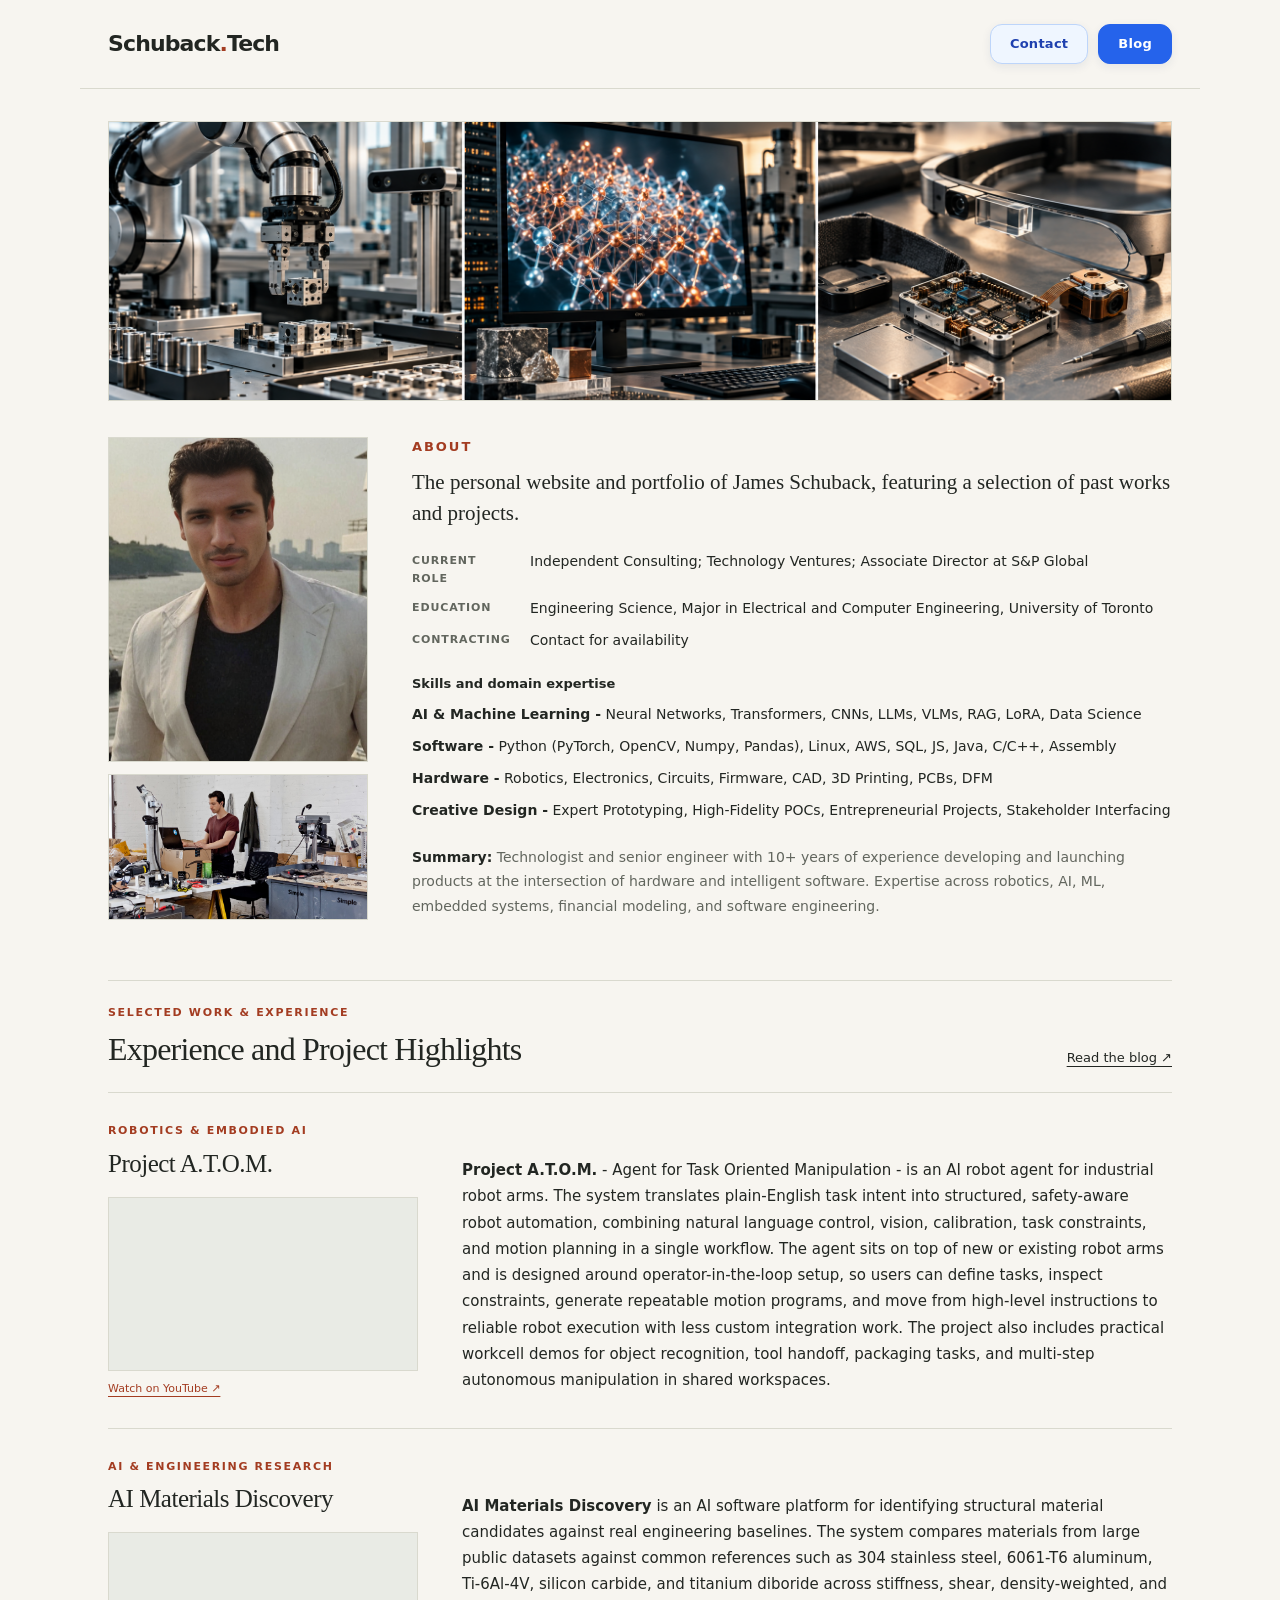
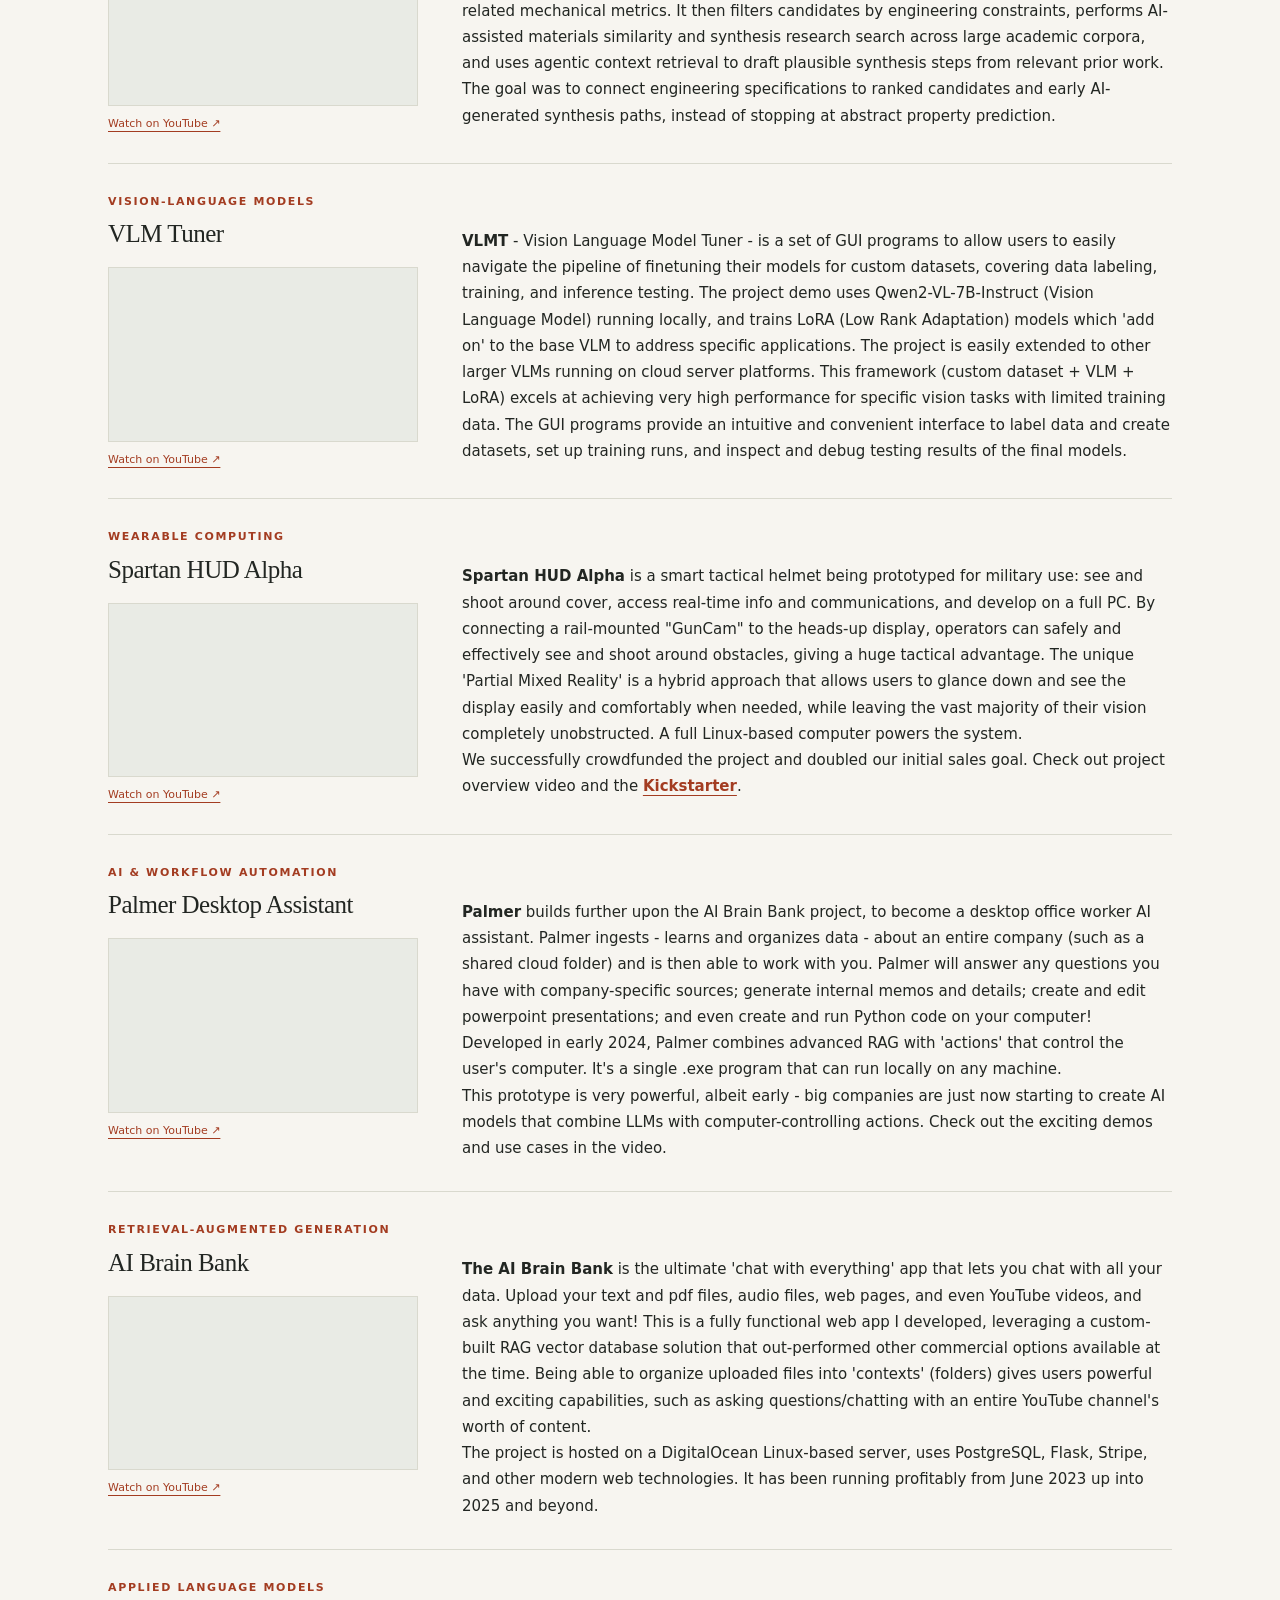
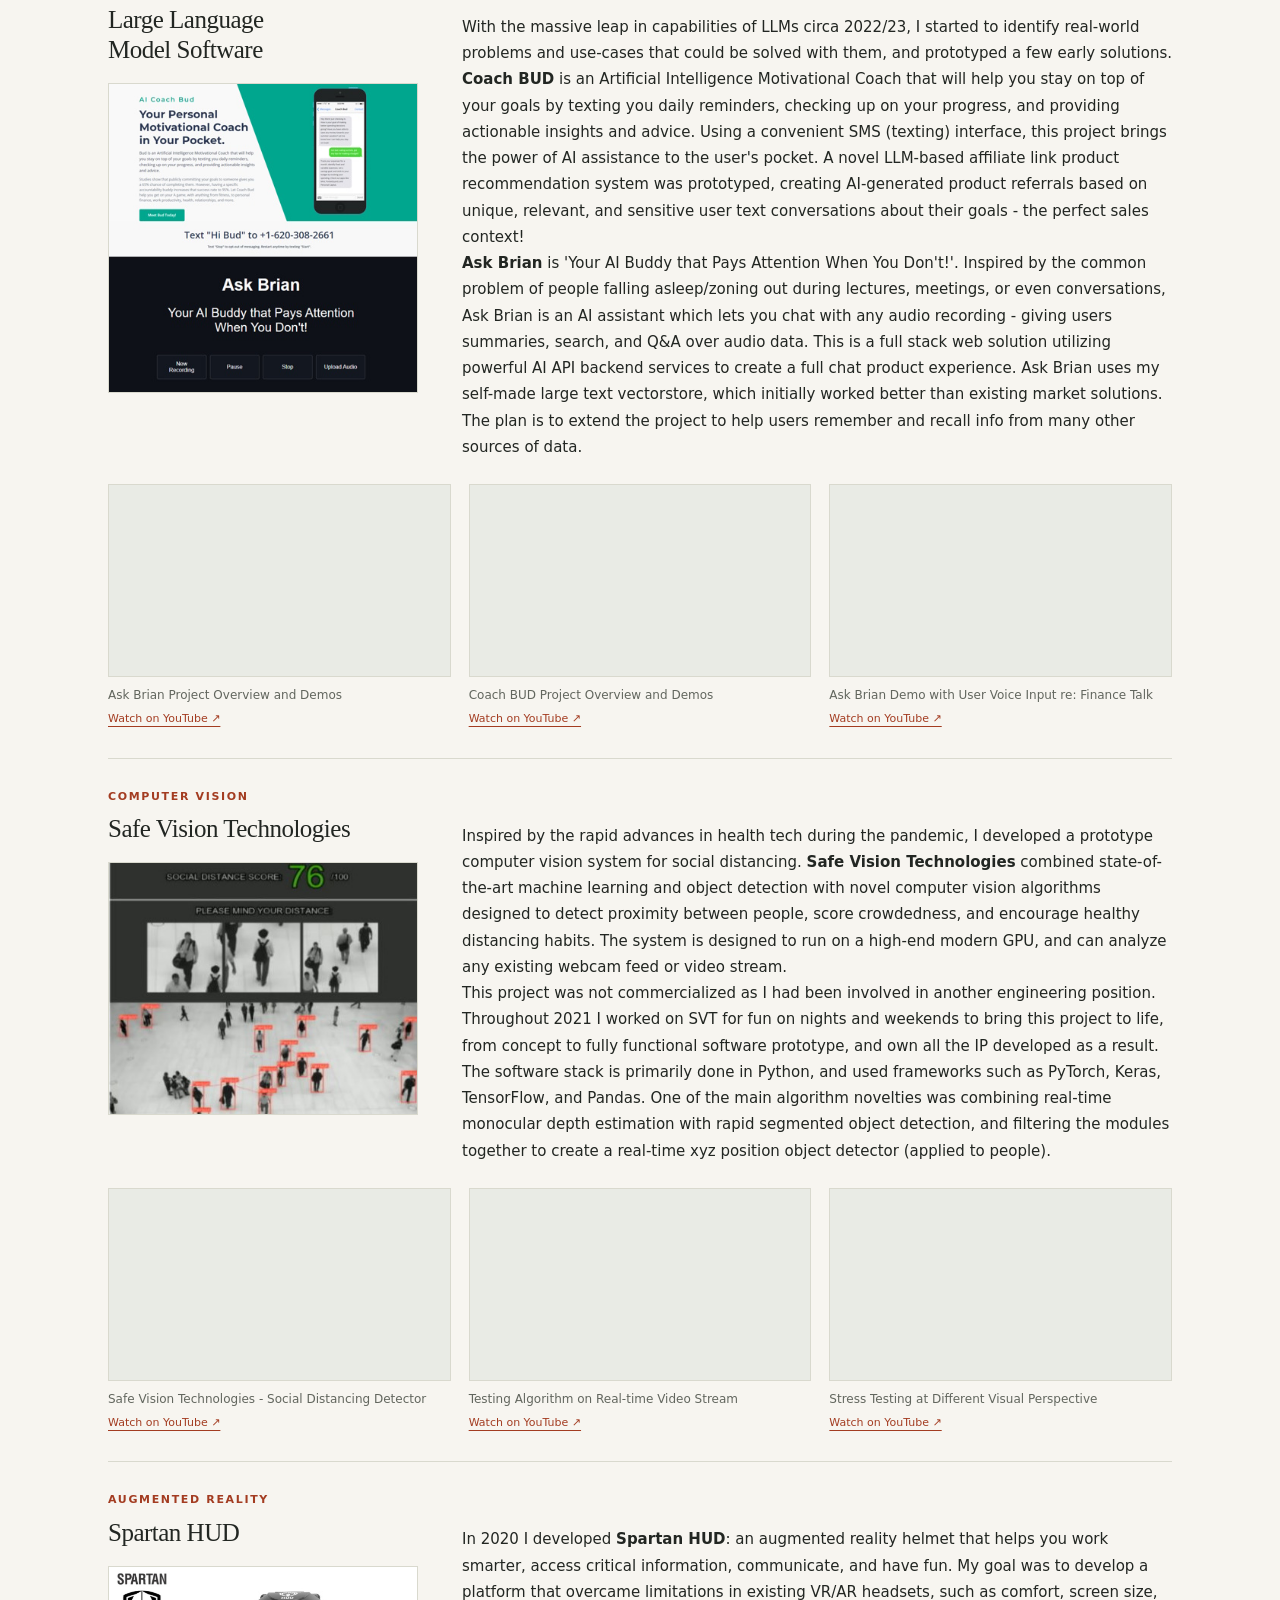
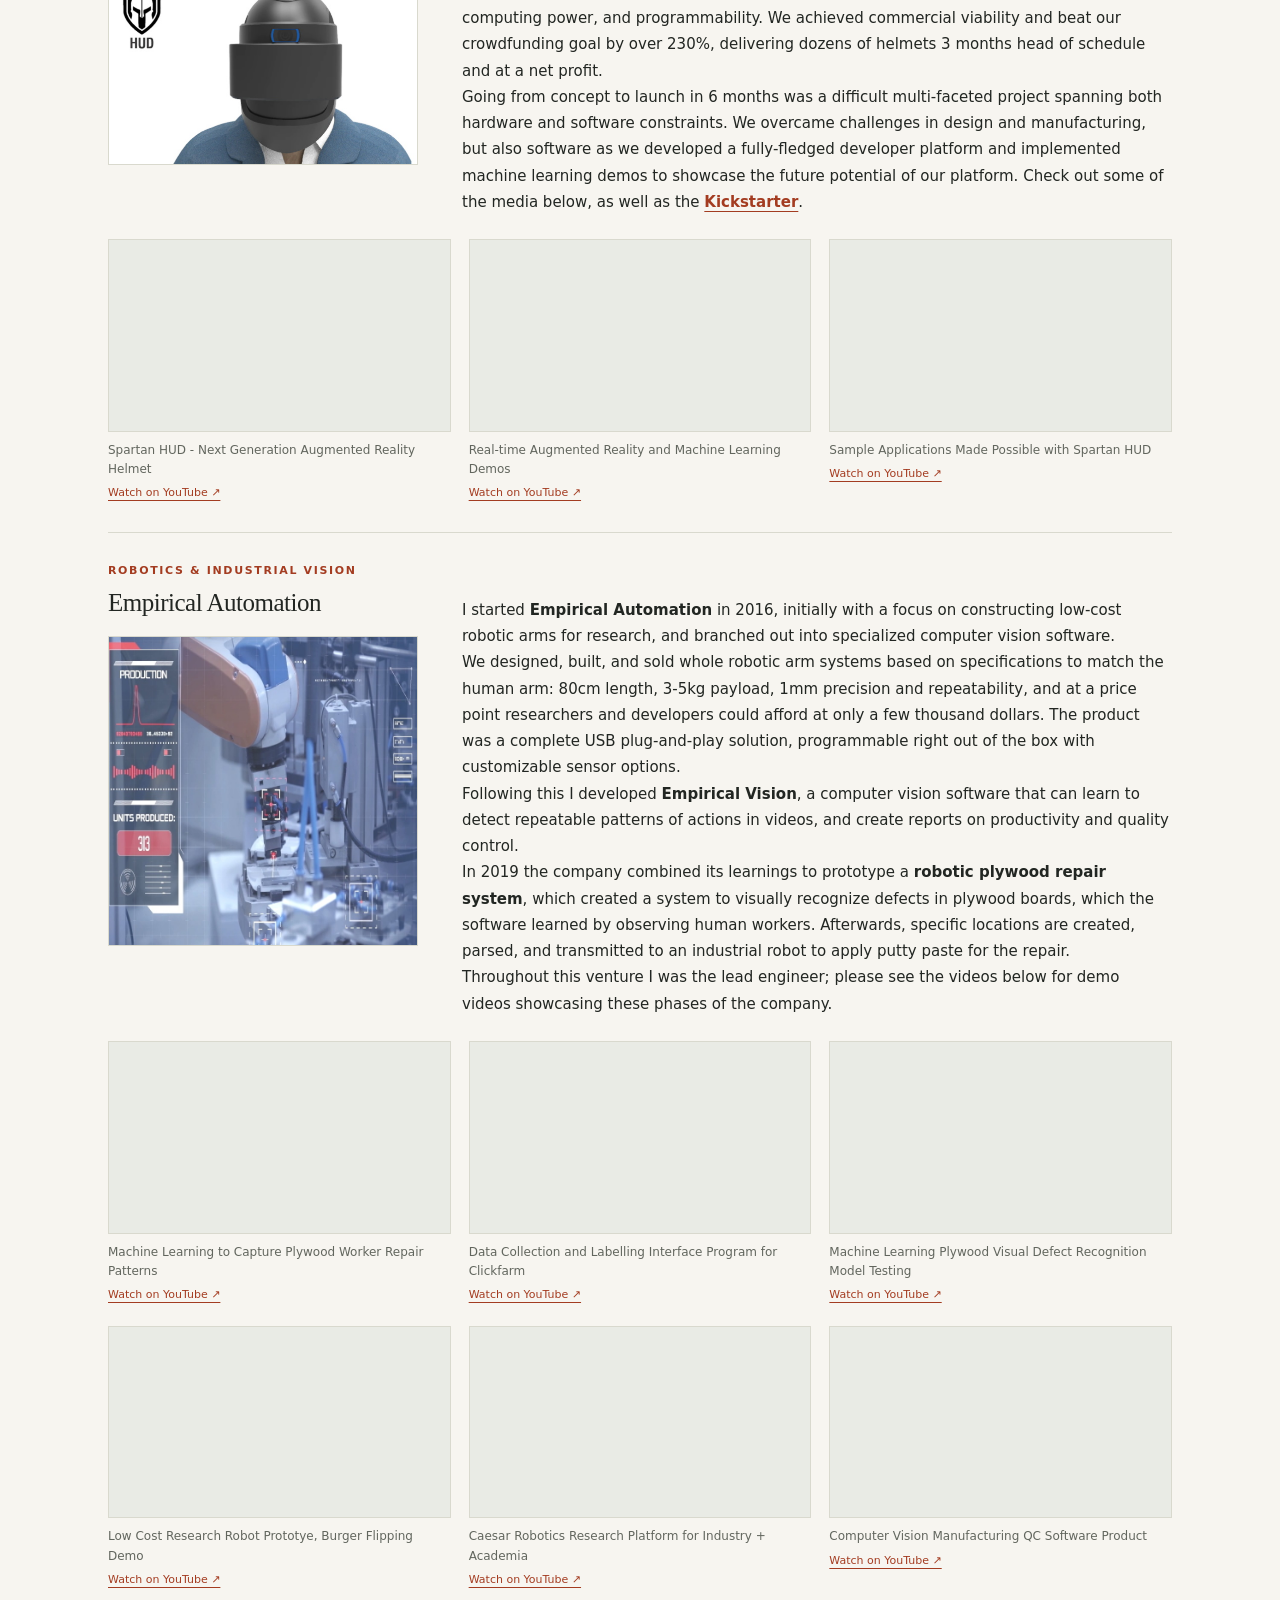
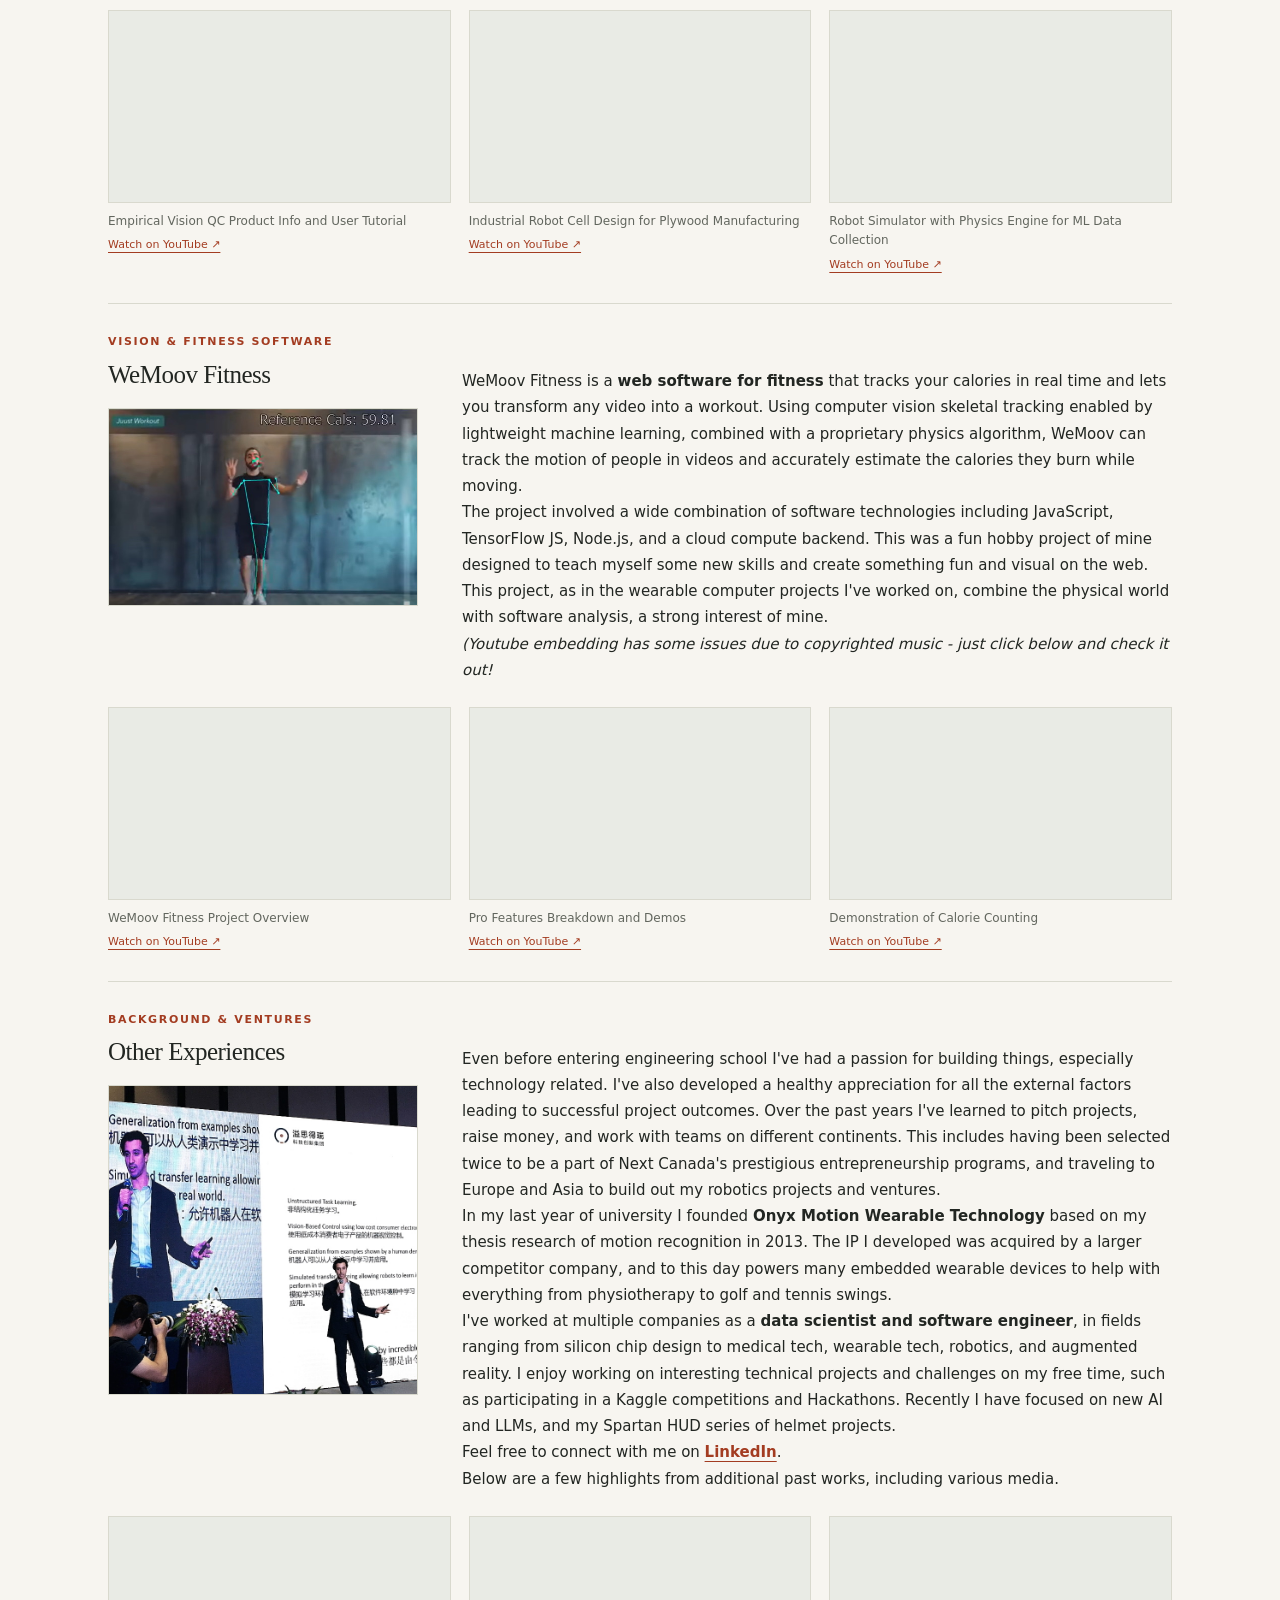
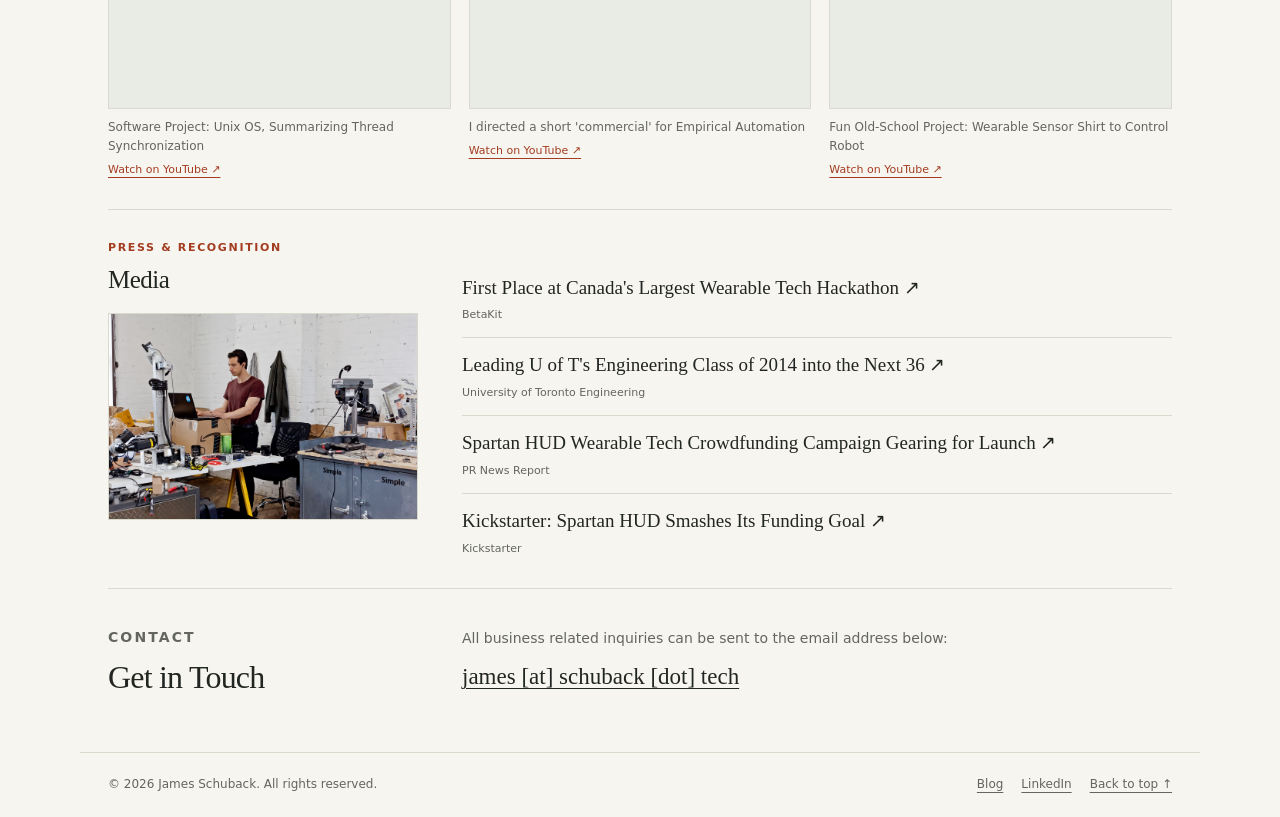
==== commit 3310eaad: "Simplify portfolio banner and refine profile labels" ====
--- a/index.html
+++ b/index.html
@@ -12,55 +12,55 @@
 <a class="skip-link" href="#content">Skip to content</a>
 <header class="site-header portfolio-header"><a class="brand" href="index.html">Schuback<span>.</span>Tech</a><nav class="portfolio-nav" aria-label="Main navigation"><a href="#contactinfo">Contact</a><a class="portfolio-nav-blog" href="blog/index.html">Blog</a></nav></header>
 <main class="blog-shell portfolio-shell" id="content">
-<section class="portfolio-hero" id="home" aria-labelledby="portfolio-title"><p class="eyebrow">Engineering / Robotics / AI</p><div class="portfolio-title"><h1 id="portfolio-title">James Schuback</h1><p>Robotics, artificial intelligence,<br> and intelligent hardware.</p></div>
-<figure class="portfolio-banner"><img src="assets/images/portfolio_banner.png" width="2172" height="724" alt="Three conceptual technology scenes: a robot arm and depth camera, an AI materials research workstation, and wearable electronics prototypes" fetchpriority="high"><figcaption>Robotics. Applied AI. Embedded systems.<span>AI-generated conceptual imagery.</span></figcaption></figure></section>
+<h1 class="portfolio-page-title">Portfolio of James Schuback</h1>
+<section class="portfolio-hero" id="home" aria-label="Portfolio banner"><figure class="portfolio-banner"><img src="assets/images/portfolio_banner.png" width="2172" height="724" alt="Three conceptual technology scenes: a robot arm and depth camera, an AI materials research workstation, and wearable electronics prototypes" fetchpriority="high"></figure></section>
 
 <section class="portfolio-about" aria-labelledby="about-title"><div class="profile-photos"><img src="assets/images/JS_2024.jpg" width="767" height="767" alt="James Schuback"><img src="assets/images/js_robotics_throwback.jpg" width="1600" height="1067" alt="James Schuback working in a robotics workshop" loading="lazy"></div><div class="portfolio-bio">
 <h2 class="eyebrow" id="about-title">About</h2><p class="bio-intro">The personal website and portfolio of James Schuback, featuring a selection of past works and projects.</p>
 <dl class="portfolio-facts">
-<dt>Current role</dt><dd>Associate Director at S&amp;P Global</dd>
+<dt>Current role</dt><dd>Independent Consulting; Technology Ventures; Associate Director at S&amp;P Global</dd>
 <dt>Education</dt><dd>Engineering Science, Major in Electrical and Computer Engineering, University of Toronto</dd>
-<dt>Consulting</dt><dd>Contact for availability</dd>
+<dt>Contracting</dt><dd>Contact for availability</dd>
 </dl><h2>Skills and domain expertise</h2><ul class="portfolio-skills"><li><b>AI &amp; Machine Learning -</b> Neural Networks, Transformers,  CNNs, LLMs, VLMs, RAG, LoRA, Data Science </li><li><b>Software -</b> Python (PyTorch, OpenCV, Numpy, Pandas), Linux, AWS, SQL, JS, Java, C/C++, Assembly</li><li><b>Hardware -</b> Robotics, Electronics, Circuits, Firmware, CAD, 3D Printing, PCBs, DFM</li><li><b>Creative Design -</b> Expert Prototyping, High-Fidelity POCs, Entrepreneurial Projects, Stakeholder Interfacing</li></ul>
 <p class="portfolio-summary"><strong>Summary:</strong> Technologist and senior engineer with 10+ years of experience developing and launching products at the intersection of hardware and intelligent software. Expertise across robotics, AI, ML, embedded systems, financial modeling, and software engineering.</p></div></section>
 <section class="portfolio-work" id="projects" aria-labelledby="projects-title"><header class="portfolio-section-heading"><div><p class="eyebrow">Selected work & experience</p><h2 id="projects-title">Experience and Project Highlights</h2></div><a href="blog/index.html">Read the blog &nearr;</a></header>
-<article class="portfolio-project" id="project-atom" aria-labelledby="project-atom-title"><div class="project-primary"><p class="post-topic">01 / Robotics &amp; embodied AI</p><h3 id="project-atom-title">Project A.T.O.M.</h3>
+<article class="portfolio-project" id="project-atom" aria-labelledby="project-atom-title"><div class="project-primary"><p class="post-topic">Robotics &amp; embodied AI</p><h3 id="project-atom-title">Project A.T.O.M.</h3>
 <figure class="portfolio-video"><div class="video-frame"><iframe src="https://www.youtube.com/embed/M_C_2vkqtx0" title="Project A.T.O.M. project demonstration" width="560" height="315" loading="lazy" referrerpolicy="strict-origin-when-cross-origin" allow="encrypted-media; picture-in-picture; fullscreen" allowfullscreen></iframe></div><figcaption><a href="https://www.youtube.com/watch?v=M_C_2vkqtx0">Watch on YouTube &nearr;</a></figcaption></figure>
 </div><div class="portfolio-copy">
 <p><b>Project A.T.O.M.</b> - Agent for Task Oriented Manipulation - is an AI robot agent for industrial robot arms. The system translates plain-English task intent into structured, safety-aware robot automation, combining natural language control, vision, calibration, task constraints, and motion planning in a single workflow. The agent sits on top of new or existing robot arms and is designed around operator-in-the-loop setup, so users can define tasks, inspect constraints, generate repeatable motion programs, and move from high-level instructions to reliable robot execution with less custom integration work. The project also includes practical workcell demos for object recognition, tool handoff, packaging tasks, and multi-step autonomous manipulation in shared workspaces.</p>
 </div>
 </article>
-<article class="portfolio-project" id="ai-materials-discovery" aria-labelledby="ai-materials-discovery-title"><div class="project-primary"><p class="post-topic">02 / AI &amp; engineering research</p><h3 id="ai-materials-discovery-title">AI Materials Discovery</h3>
+<article class="portfolio-project" id="ai-materials-discovery" aria-labelledby="ai-materials-discovery-title"><div class="project-primary"><p class="post-topic">AI &amp; engineering research</p><h3 id="ai-materials-discovery-title">AI Materials Discovery</h3>
 <figure class="portfolio-video"><div class="video-frame"><iframe src="https://www.youtube.com/embed/IHiJe3PIKhs" title="AI Materials Discovery project demonstration" width="560" height="315" loading="lazy" referrerpolicy="strict-origin-when-cross-origin" allow="encrypted-media; picture-in-picture; fullscreen" allowfullscreen></iframe></div><figcaption><a href="https://www.youtube.com/watch?v=IHiJe3PIKhs">Watch on YouTube &nearr;</a></figcaption></figure>
 </div><div class="portfolio-copy">
 <p><b>AI Materials Discovery</b> is an AI software platform for identifying structural material candidates against real engineering baselines. The system compares materials from large public datasets against common references such as 304 stainless steel, 6061-T6 aluminum, Ti-6Al-4V, silicon carbide, and titanium diboride across stiffness, shear, density-weighted, and related mechanical metrics. It then filters candidates by engineering constraints, performs AI-assisted materials similarity and synthesis research search across large academic corpora, and uses agentic context retrieval to draft plausible synthesis steps from relevant prior work. The goal was to connect engineering specifications to ranked candidates and early AI-generated synthesis paths, instead of stopping at abstract property prediction.</p>
 </div>
 </article>
-<article class="portfolio-project" id="vlm-tuner" aria-labelledby="vlm-tuner-title"><div class="project-primary"><p class="post-topic">03 / Vision-language models</p><h3 id="vlm-tuner-title">VLM Tuner</h3>
+<article class="portfolio-project" id="vlm-tuner" aria-labelledby="vlm-tuner-title"><div class="project-primary"><p class="post-topic">Vision-language models</p><h3 id="vlm-tuner-title">VLM Tuner</h3>
 <figure class="portfolio-video"><div class="video-frame"><iframe src="https://www.youtube.com/embed/PyTnjnYKezk" title="VLM Tuner project demonstration" width="560" height="315" loading="lazy" referrerpolicy="strict-origin-when-cross-origin" allow="encrypted-media; picture-in-picture; fullscreen" allowfullscreen></iframe></div><figcaption><a href="https://www.youtube.com/watch?v=PyTnjnYKezk">Watch on YouTube &nearr;</a></figcaption></figure>
 </div><div class="portfolio-copy">
 <p><b>VLMT</b> - Vision Language Model Tuner - is a set of GUI programs to allow users to easily navigate the pipeline of finetuning their models for custom datasets, covering data labeling, training, and inference testing. The project demo uses Qwen2-VL-7B-Instruct (Vision Language Model) running locally, and trains LoRA (Low Rank Adaptation) models which 'add on' to the base VLM to address specific applications. The project is easily extended to other larger VLMs running on cloud server platforms. This framework (custom dataset + VLM + LoRA) excels at achieving very high performance for specific vision tasks with limited training data. The GUI programs provide an intuitive and convenient interface to label data and create datasets, set up training runs, and inspect and debug testing results of the final models.</p>
 </div>
 </article>
-<article class="portfolio-project" id="spartan-hud-alpha" aria-labelledby="spartan-hud-alpha-title"><div class="project-primary"><p class="post-topic">04 / Wearable computing</p><h3 id="spartan-hud-alpha-title">Spartan HUD Alpha</h3>
+<article class="portfolio-project" id="spartan-hud-alpha" aria-labelledby="spartan-hud-alpha-title"><div class="project-primary"><p class="post-topic">Wearable computing</p><h3 id="spartan-hud-alpha-title">Spartan HUD Alpha</h3>
 <figure class="portfolio-video"><div class="video-frame"><iframe src="https://www.youtube.com/embed/Bal8bYtxSbE" title="Spartan HUD Alpha project demonstration" width="560" height="315" loading="lazy" referrerpolicy="strict-origin-when-cross-origin" allow="encrypted-media; picture-in-picture; fullscreen" allowfullscreen></iframe></div><figcaption><a href="https://www.youtube.com/watch?v=Bal8bYtxSbE">Watch on YouTube &nearr;</a></figcaption></figure>
 </div><div class="portfolio-copy">
 <p><b>Spartan HUD Alpha</b> is a smart tactical helmet being prototyped for military use: see and shoot around cover, access real-time info and communications, and develop on a full PC. By connecting a rail-mounted "GunCam" to the heads-up display, operators can safely and effectively see and shoot around obstacles, giving a huge tactical advantage. The unique 'Partial Mixed Reality' is a hybrid approach that allows users to glance down and see the display easily and comfortably when needed, while leaving the vast majority of their vision completely unobstructed. A full Linux-based computer powers the system.<br/>We successfully crowdfunded the project and doubled our initial sales goal. Check out project overview video and the <b><u><a href="https://www.kickstarter.com/projects/realjds/spartan-hud-alpha-smart-helmet-for-airsoft-milsim-and-more/">Kickstarter</a></u></b>.</p>
 </div>
 </article>
-<article class="portfolio-project" id="palmer-assistant" aria-labelledby="palmer-assistant-title"><div class="project-primary"><p class="post-topic">05 / AI &amp; workflow automation</p><h3 id="palmer-assistant-title">Palmer Desktop Assistant</h3>
+<article class="portfolio-project" id="palmer-assistant" aria-labelledby="palmer-assistant-title"><div class="project-primary"><p class="post-topic">AI &amp; workflow automation</p><h3 id="palmer-assistant-title">Palmer Desktop Assistant</h3>
 <figure class="portfolio-video"><div class="video-frame"><iframe src="https://www.youtube.com/embed/qjBikQqPvEk" title="Palmer Desktop Assistant project demonstration" width="560" height="315" loading="lazy" referrerpolicy="strict-origin-when-cross-origin" allow="encrypted-media; picture-in-picture; fullscreen" allowfullscreen></iframe></div><figcaption><a href="https://www.youtube.com/watch?v=qjBikQqPvEk">Watch on YouTube &nearr;</a></figcaption></figure>
 </div><div class="portfolio-copy">
 <p><b>Palmer</b> builds further upon the AI Brain Bank project, to become a desktop office worker AI assistant. Palmer ingests - learns and organizes data - about an entire company (such as a shared cloud folder) and is then able to work with you. Palmer will answer any questions you have with company-specific sources; generate internal memos and details; create and edit powerpoint presentations; and even create and run Python code on your computer! Developed in early 2024, Palmer combines advanced RAG with 'actions' that control the user's computer. It's a single .exe program that can run locally on any machine.<br/>This prototype is very powerful, albeit early - big companies are just now starting to create AI models that combine LLMs with computer-controlling actions. Check out the exciting demos and use cases in the video.</p>
 </div>
 </article>
-<article class="portfolio-project" id="ai-brain-bank" aria-labelledby="ai-brain-bank-title"><div class="project-primary"><p class="post-topic">06 / Retrieval-augmented generation</p><h3 id="ai-brain-bank-title">AI Brain Bank</h3>
+<article class="portfolio-project" id="ai-brain-bank" aria-labelledby="ai-brain-bank-title"><div class="project-primary"><p class="post-topic">Retrieval-augmented generation</p><h3 id="ai-brain-bank-title">AI Brain Bank</h3>
 <figure class="portfolio-video"><div class="video-frame"><iframe src="https://www.youtube.com/embed/HFkJmEVlpCY" title="AI Brain Bank project demonstration" width="560" height="315" loading="lazy" referrerpolicy="strict-origin-when-cross-origin" allow="encrypted-media; picture-in-picture; fullscreen" allowfullscreen></iframe></div><figcaption><a href="https://www.youtube.com/watch?v=HFkJmEVlpCY">Watch on YouTube &nearr;</a></figcaption></figure>
 </div><div class="portfolio-copy">
 <p><b>The AI Brain Bank</b> is the ultimate 'chat with everything' app that lets you chat with all your data. Upload your text and pdf files, audio files, web pages, and even YouTube videos, and ask anything you want! This is a fully functional web app I developed, leveraging a custom-built RAG vector database solution that out-performed other commercial options available at the time. Being able to organize uploaded files into 'contexts' (folders) gives users powerful and exciting capabilities, such as asking questions/chatting with an entire YouTube channel's worth of content.<br/>The project is hosted on a DigitalOcean Linux-based server, uses PostgreSQL, Flask, Stripe, and other modern web technologies. It has been running profitably from June 2023 up into 2025 and beyond.</p>
 </div>
 </article>
-<article class="portfolio-project" id="llm-software" aria-labelledby="llm-software-title"><div class="project-primary"><p class="post-topic">07 / Applied language models</p><h3 id="llm-software-title">Large Language Model Software</h3>
+<article class="portfolio-project" id="llm-software" aria-labelledby="llm-software-title"><div class="project-primary"><p class="post-topic">Applied language models</p><h3 id="llm-software-title">Large Language Model Software</h3>
 <img src="assets/images/llm_initial_projects.jpg" width="405" height="405" alt="Large Language Model Software portfolio image" loading="lazy">
 </div><div class="portfolio-copy">
 <p>With the massive leap in capabilities of LLMs circa 2022/23, I started to identify real-world problems and use-cases that could be solved with them, and prototyped a few early solutions.<br/> <b>Coach BUD</b> is an Artificial Intelligence Motivational Coach that will help you stay on top of your goals by texting you daily reminders, checking up on your progress, and providing actionable insights and advice. Using a convenient SMS (texting) interface, this project brings the power of AI assistance to the user's pocket. A novel LLM-based affiliate link product recommendation system was prototyped, creating AI-generated product referrals based on unique, relevant, and sensitive user text conversations about their goals - the perfect sales context!<br/> <b>Ask Brian</b> is 'Your AI Buddy that Pays Attention When You Don't!'. Inspired by the common problem of people falling asleep/zoning out during lectures, meetings, or even conversations, Ask Brian is an AI assistant which lets you chat with any audio recording - giving users summaries, search, and Q&amp;A over audio data. This is a full stack web solution utilizing powerful AI API backend services to create a full chat product experience. Ask Brian uses my self-made large text vectorstore, which initially worked better than existing market solutions. The plan is to extend the project to help users remember and recall info from many other sources of data.</p>
@@ -71,7 +71,7 @@
 <figure class="portfolio-video"><div class="video-frame"><iframe src="https://www.youtube.com/embed/r1IshScQs78" title="Ask Brian Demo with User Voice Input re: Finance Talk" width="560" height="315" loading="lazy" referrerpolicy="strict-origin-when-cross-origin" allow="encrypted-media; picture-in-picture; fullscreen" allowfullscreen></iframe></div><figcaption><span>Ask Brian Demo with User Voice Input re: Finance Talk</span><a href="https://www.youtube.com/watch?v=r1IshScQs78">Watch on YouTube &nearr;</a></figcaption></figure>
 </div>
 </article>
-<article class="portfolio-project" id="safe-vision-technologies" aria-labelledby="safe-vision-technologies-title"><div class="project-primary"><p class="post-topic">08 / Computer vision</p><h3 id="safe-vision-technologies-title">Safe Vision Technologies</h3>
+<article class="portfolio-project" id="safe-vision-technologies" aria-labelledby="safe-vision-technologies-title"><div class="project-primary"><p class="post-topic">Computer vision</p><h3 id="safe-vision-technologies-title">Safe Vision Technologies</h3>
 <img src="assets/images/safe_vision_technologies.jpg" width="405" height="330" alt="Safe Vision Technologies portfolio image" loading="lazy">
 </div><div class="portfolio-copy">
 <p>Inspired by the rapid advances in health tech during the pandemic, I developed a prototype computer vision system for social distancing. <b>Safe Vision Technologies</b> combined state-of-the-art machine learning and object detection with novel computer vision algorithms designed to detect proximity between people, score crowdedness, and encourage healthy distancing habits. The system is designed to run on a high-end modern GPU, and can analyze any existing webcam feed or video stream.<br/> This project was not commercialized as I had been involved in another engineering position. Throughout 2021 I worked on SVT for fun on nights and weekends to bring this project to life, from concept to fully functional software prototype, and own all the IP developed as a result. The software stack is primarily done in Python, and used frameworks such as PyTorch, Keras, TensorFlow, and Pandas. One of the main algorithm novelties was combining real-time monocular depth estimation with rapid segmented object detection, and filtering the modules together to create a real-time xyz position object detector (applied to people).</p>
@@ -82,7 +82,7 @@
 <figure class="portfolio-video"><div class="video-frame"><iframe src="https://www.youtube.com/embed/tZaejeaf4gc" title="Stress Testing at Different Visual Perspective" width="560" height="315" loading="lazy" referrerpolicy="strict-origin-when-cross-origin" allow="encrypted-media; picture-in-picture; fullscreen" allowfullscreen></iframe></div><figcaption><span>Stress Testing at Different Visual Perspective</span><a href="https://www.youtube.com/watch?v=tZaejeaf4gc">Watch on YouTube &nearr;</a></figcaption></figure>
 </div>
 </article>
-<article class="portfolio-project" id="spartan-hud" aria-labelledby="spartan-hud-title"><div class="project-primary"><p class="post-topic">09 / Augmented reality</p><h3 id="spartan-hud-title">Spartan HUD</h3>
+<article class="portfolio-project" id="spartan-hud" aria-labelledby="spartan-hud-title"><div class="project-primary"><p class="post-topic">Augmented reality</p><h3 id="spartan-hud-title">Spartan HUD</h3>
 <img src="assets/images/spartan_hud.jpg" width="611" height="390" alt="Spartan HUD portfolio image" loading="lazy">
 </div><div class="portfolio-copy">
 <p>In 2020 I developed <b>Spartan HUD</b>: an augmented reality helmet that helps you work smarter, access critical information, communicate, and have fun. My goal was to develop a platform that overcame limitations in existing VR/AR headsets, such as comfort, screen size, computing power, and programmability. We achieved commercial viability and beat our crowdfunding goal by over 230%, delivering dozens of helmets 3 months head of schedule and at a net profit.<br/> Going from concept to launch in 6 months was a difficult multi-faceted project spanning both hardware and software constraints. We overcame challenges in design and manufacturing, but also software as we developed a fully-fledged developer platform and implemented machine learning demos to showcase the future potential of our platform. Check out some of the media below, as well as the <b><u><a href="https://www.kickstarter.com/projects/realjds/spartan-hud-next-generation-augmented-reality-helmet">Kickstarter</a></u></b>.</p>
@@ -93,7 +93,7 @@
 <figure class="portfolio-video"><div class="video-frame"><iframe src="https://www.youtube.com/embed/a0B-TY-s97k" title="Sample Applications Made Possible with Spartan HUD" width="560" height="315" loading="lazy" referrerpolicy="strict-origin-when-cross-origin" allow="encrypted-media; picture-in-picture; fullscreen" allowfullscreen></iframe></div><figcaption><span>Sample Applications Made Possible with Spartan HUD</span><a href="https://www.youtube.com/watch?v=a0B-TY-s97k">Watch on YouTube &nearr;</a></figcaption></figure>
 </div>
 </article>
-<article class="portfolio-project" id="empirical-automation" aria-labelledby="empirical-automation-title"><div class="project-primary"><p class="post-topic">10 / Robotics &amp; industrial vision</p><h3 id="empirical-automation-title">Empirical Automation</h3>
+<article class="portfolio-project" id="empirical-automation" aria-labelledby="empirical-automation-title"><div class="project-primary"><p class="post-topic">Robotics &amp; industrial vision</p><h3 id="empirical-automation-title">Empirical Automation</h3>
 <img src="assets/images/empirical_automation.jpg" width="720" height="720" alt="Empirical Automation portfolio image" loading="lazy">
 </div><div class="portfolio-copy">
 <p>I started <b>Empirical Automation</b> in 2016, initially with a focus on constructing low-cost robotic arms for research, and branched out into specialized computer vision software.<br/>We designed, built, and sold whole robotic arm systems based on specifications to match the human arm: 80cm length, 3-5kg payload, 1mm precision and repeatability, and at a price point researchers and developers could afford at only a few thousand dollars. The product was a complete USB plug-and-play solution, programmable right out of the box with customizable sensor options.<br/>Following this I developed <b>Empirical Vision</b>, a computer vision software that can learn to detect repeatable patterns of actions in videos, and create reports on productivity and quality control.<br/>In 2019 the company combined its learnings to prototype a <b>robotic plywood repair system</b>, which created a system to visually recognize defects in plywood boards, which the software learned by observing human workers. Afterwards, specific locations are created, parsed, and transmitted to an industrial robot to apply putty paste for the repair.<br/>Throughout this venture I was the lead engineer; please see the videos below for demo videos showcasing these phases of the company.</p>
@@ -110,7 +110,7 @@
 <figure class="portfolio-video"><div class="video-frame"><iframe src="https://www.youtube.com/embed/UTdJLPa5cgg" title="Robot Simulator with Physics Engine for ML Data Collection" width="560" height="315" loading="lazy" referrerpolicy="strict-origin-when-cross-origin" allow="encrypted-media; picture-in-picture; fullscreen" allowfullscreen></iframe></div><figcaption><span>Robot Simulator with Physics Engine for ML Data Collection</span><a href="https://www.youtube.com/watch?v=UTdJLPa5cgg">Watch on YouTube &nearr;</a></figcaption></figure>
 </div>
 </article>
-<article class="portfolio-project" id="wemoov-fitness" aria-labelledby="wemoov-fitness-title"><div class="project-primary"><p class="post-topic">11 / Vision &amp; fitness software</p><h3 id="wemoov-fitness-title">WeMoov Fitness</h3>
+<article class="portfolio-project" id="wemoov-fitness" aria-labelledby="wemoov-fitness-title"><div class="project-primary"><p class="post-topic">Vision &amp; fitness software</p><h3 id="wemoov-fitness-title">WeMoov Fitness</h3>
 <img src="assets/images/wemoov_1.jpg" width="611" height="390" alt="WeMoov Fitness portfolio image" loading="lazy">
 </div><div class="portfolio-copy">
 <p>WeMoov Fitness is a <b>web software for fitness</b> that tracks your calories in real time and lets you transform any video into a workout. Using computer vision skeletal tracking enabled by lightweight machine learning, combined with a proprietary physics algorithm, WeMoov can track the motion of people in videos and accurately estimate the calories they burn while moving. <br/> The project involved a wide combination of software technologies including JavaScript, TensorFlow JS, Node.js, and a cloud compute backend. This was a fun hobby project of mine designed to teach myself some new skills and create something fun and visual on the web. This project, as in the wearable computer projects I've worked on, combine the physical world with software analysis, a strong interest of mine.<br/> <i>(Youtube embedding has some issues due to copyrighted music - just click below and check it out!</i></p>
@@ -121,7 +121,7 @@
 <figure class="portfolio-video"><div class="video-frame"><iframe src="https://www.youtube.com/embed/rswB4ZtqCbk" title="Demonstration of Calorie Counting" width="560" height="315" loading="lazy" referrerpolicy="strict-origin-when-cross-origin" allow="encrypted-media; picture-in-picture; fullscreen" allowfullscreen></iframe></div><figcaption><span>Demonstration of Calorie Counting</span><a href="https://www.youtube.com/watch?v=rswB4ZtqCbk">Watch on YouTube &nearr;</a></figcaption></figure>
 </div>
 </article>
-<article class="portfolio-project" id="other-experiences" aria-labelledby="other-experiences-title"><div class="project-primary"><p class="post-topic">12 / Background &amp; ventures</p><h3 id="other-experiences-title">Other Experiences</h3>
+<article class="portfolio-project" id="other-experiences" aria-labelledby="other-experiences-title"><div class="project-primary"><p class="post-topic">Background &amp; ventures</p><h3 id="other-experiences-title">Other Experiences</h3>
 <img src="assets/images/js_pitch_throwback.jpg" width="720" height="720" alt="Other Experiences portfolio image" loading="lazy">
 </div><div class="portfolio-copy">
 <p>Even before entering engineering school I've had a passion for building things, especially technology related. I've also developed a healthy appreciation for all the external factors leading to successful project outcomes. Over the past years I've learned to pitch projects, raise money, and work with teams on different continents. This includes having been selected twice to be a part of Next Canada's prestigious entrepreneurship programs, and traveling to Europe and Asia to build out my robotics projects and ventures.<br/>In my last year of university I founded <b>Onyx Motion Wearable Technology</b> based on my thesis research of motion recognition in 2013. The IP I developed was acquired by a larger competitor company, and to this day powers many embedded wearable devices to help with everything from physiotherapy to golf and tennis swings.<br/>I've worked at multiple companies as a <b>data scientist and software engineer</b>, in fields ranging from silicon chip design to medical tech, wearable tech, robotics, and augmented reality. I enjoy working on interesting technical projects and challenges on my free time, such as participating in a Kaggle competitions and Hackathons. Recently I have focused on new AI and LLMs, and my Spartan HUD series of helmet projects. <br/>Feel free to connect with me on <b><u><a href="https://www.linkedin.com/in/james-schuback/">LinkedIn</a></u></b>.<br/>Below are a few highlights from additional past works, including various media.</p>
@@ -132,7 +132,7 @@
 <figure class="portfolio-video"><div class="video-frame"><iframe src="https://www.youtube.com/embed/Pev3lh2o12E" title="Fun Old-School Project: Wearable Sensor Shirt to Control Robot" width="560" height="315" loading="lazy" referrerpolicy="strict-origin-when-cross-origin" allow="encrypted-media; picture-in-picture; fullscreen" allowfullscreen></iframe></div><figcaption><span>Fun Old-School Project: Wearable Sensor Shirt to Control Robot</span><a href="https://www.youtube.com/watch?v=Pev3lh2o12E">Watch on YouTube &nearr;</a></figcaption></figure>
 </div>
 </article>
-<article class="portfolio-project" id="media" aria-labelledby="media-title"><div class="project-primary"><p class="post-topic">13 / Press &amp; recognition</p><h3 id="media-title">Media</h3>
+<article class="portfolio-project" id="media" aria-labelledby="media-title"><div class="project-primary"><p class="post-topic">Press &amp; recognition</p><h3 id="media-title">Media</h3>
 <img src="assets/images/js_robotics_throwback.jpg" width="1600" height="1067" alt="Media portfolio image" loading="lazy">
 </div><div class="portfolio-copy">
 <ul class="press-links">
@@ -146,5 +146,5 @@
 </section>
 <section class="portfolio-contact" id="contactinfo" aria-labelledby="contact-title"><div><p class="eyebrow">Contact</p><h2 id="contact-title">Get in Touch</h2></div><div><p>All business related inquiries can be sent to the email address below:</p><p class="contact-address"><a href="mailto:james@schuback.tech">james [at] schuback [dot] tech</a></p></div></section>
 </main>
-<footer class="site-footer portfolio-footer"><p>&copy; 2026 James Schuback. All rights reserved.</p><div class="footer-links"><a href="blog/index.html">Blog</a><a href="blog/feed.xml">RSS feed</a><a href="https://www.linkedin.com/in/james-schuback/">LinkedIn</a><a href="#top">Back to top &uarr;</a></div></footer>
+<footer class="site-footer portfolio-footer"><p>&copy; 2026 James Schuback. All rights reserved.</p><div class="footer-links"><a href="blog/index.html">Blog</a><a href="https://www.linkedin.com/in/james-schuback/">LinkedIn</a><a href="#top">Back to top &uarr;</a></div></footer>
 </body></html>
--- a/assets/css/portfolio.css
+++ b/assets/css/portfolio.css
@@ -1,7 +1,8 @@
-.portfolio-header .portfolio-nav{position:static;flex-shrink:0}.portfolio-header .portfolio-nav a{min-height:40px;padding:9px 19px;font-size:13px;box-shadow:0 3px 10px #16386b14}.portfolio-shell{padding-bottom:48px}.portfolio-hero{padding:32px 0 0}.portfolio-title{display:flex;justify-content:space-between;align-items:end;gap:28px;margin:12px 0 24px}.portfolio-title h1{font:400 clamp(38px,4.8vw,58px)/1.08 Georgia,serif;letter-spacing:-.04em}.portfolio-title>p{font-size:16px;line-height:1.65;color:var(--muted)}.portfolio-banner{margin:0}.portfolio-banner img{width:100%;aspect-ratio:3.8;object-fit:cover;border:1px solid var(--line)}.portfolio-banner figcaption{display:flex;justify-content:space-between;gap:16px;padding-top:8px;font-size:11px;line-height:1.6;color:var(--muted)}
+.portfolio-page-title{position:absolute;width:1px;height:1px;padding:0;margin:-1px;overflow:hidden;clip-path:inset(50%);white-space:nowrap;border:0}
+.portfolio-header .portfolio-nav{position:static;flex-shrink:0}.portfolio-header .portfolio-nav a{min-height:40px;padding:9px 19px;font-size:13px;box-shadow:0 3px 10px #16386b14}.portfolio-shell{padding-bottom:48px}.portfolio-hero{padding:32px 0 0}.portfolio-banner{margin:0}.portfolio-banner img{width:100%;aspect-ratio:3.8;object-fit:cover;border:1px solid var(--line)}
 .portfolio-about{display:grid;grid-template-columns:260px minmax(0,1fr);gap:44px;padding:36px 0 42px;align-items:start}.profile-photos{display:grid;gap:12px}.profile-photos img{width:100%;border:1px solid var(--line)}.profile-photos img:first-child{aspect-ratio:4/5;object-fit:cover;object-position:center 24%}.profile-photos img:last-child{aspect-ratio:16/9;object-fit:cover}.portfolio-bio>p{margin-bottom:20px}.portfolio-bio .bio-intro{font:400 21px/1.5 Georgia,serif}.portfolio-facts{display:grid;grid-template-columns:100px minmax(0,1fr);gap:9px 18px;margin:0 0 22px;font-size:14px}.portfolio-facts dt{font-size:11px;font-weight:700;letter-spacing:.08em;text-transform:uppercase;color:var(--muted);padding-top:2px}.portfolio-facts dd{margin:0}.portfolio-bio h2{font:650 13px/1.5 system-ui,sans-serif;margin:0 0 10px}.portfolio-skills{list-style:none;margin:0 0 22px;padding:0;display:grid;gap:8px;font-size:14px;line-height:1.7}.portfolio-summary{font-size:14px;line-height:1.75;color:var(--muted)}.portfolio-summary strong{color:var(--ink)}
 .portfolio-section-heading{display:flex;justify-content:space-between;align-items:end;gap:20px;padding:24px 0;border-block:1px solid var(--line)}.portfolio-section-heading h2{font:400 32px/1.2 Georgia,serif;letter-spacing:-.025em;max-width:600px}.portfolio-section-heading .eyebrow{margin-bottom:8px}.portfolio-section-heading>a{font-size:13px;white-space:nowrap}.portfolio-project{display:grid;grid-template-columns:310px minmax(0,1fr);column-gap:44px;row-gap:24px;padding:30px 0;border-bottom:1px solid var(--line);scroll-margin-top:24px}.project-primary{min-width:0}.project-primary h3{font:400 25px/1.2 Georgia,serif;letter-spacing:-.02em;margin:9px 0 18px}.project-primary>img{width:100%;height:auto;border:1px solid var(--line)}.portfolio-copy{font:15px/1.75 system-ui,-apple-system,"Segoe UI",sans-serif;padding-top:34px;min-width:0;overflow-wrap:break-word}.portfolio-copy p{margin:0}.portfolio-copy a{color:var(--accent);overflow-wrap:anywhere}.portfolio-copy b,.portfolio-copy strong{font-weight:650}.portfolio-copy u{text-decoration:none}.portfolio-gallery{grid-column:1/-1;display:grid;grid-template-columns:repeat(3,minmax(0,1fr));gap:22px 18px}.portfolio-video{margin:0;min-width:0}.video-frame{aspect-ratio:16/9;background:#e9ebe5;border:1px solid var(--line)}.video-frame iframe{display:block;width:100%;height:100%;border:0}.portfolio-video figcaption{display:grid;gap:5px;padding-top:9px;font-size:12px;line-height:1.6;color:var(--muted)}.portfolio-video figcaption a{font-size:11px;color:var(--accent);justify-self:start}.portfolio-video figcaption a:hover{color:var(--ink)}
 .press-links{list-style:none;padding:0;margin:0;display:grid;gap:0}.press-links li{border-bottom:1px solid var(--line);padding:13px 0}.press-links li:first-child{padding-top:0}.press-links li:last-child{border-bottom:0;padding-bottom:0}.press-links a{display:block;color:var(--ink);font:400 19px/1.45 Georgia,serif;text-decoration:none;overflow-wrap:normal}.press-links a:hover{color:var(--accent)}.press-links span{display:block;font-size:11px;color:var(--muted);margin-top:4px}.portfolio-contact{display:grid;grid-template-columns:310px minmax(0,1fr);gap:44px;padding:38px 0 0;scroll-margin-top:24px}.portfolio-contact h2{font:400 32px/1.2 Georgia,serif;letter-spacing:-.025em;margin-top:8px}.portfolio-contact p{font-size:14px;color:var(--muted);margin:0 0 10px}.portfolio-contact .contact-address{font:400 clamp(17px,2vw,23px)/1.5 Georgia,serif;color:var(--ink);overflow-wrap:anywhere}.portfolio-contact .contact-address a{color:inherit}.portfolio-footer .footer-links{flex-wrap:wrap}
-@media(max-width:900px){.portfolio-title h1{font-size:48px}.portfolio-title>p{font-size:14px}.portfolio-about{grid-template-columns:220px minmax(0,1fr);gap:28px}.portfolio-project,.portfolio-contact{grid-template-columns:250px minmax(0,1fr);column-gap:28px}.portfolio-gallery{grid-template-columns:repeat(2,minmax(0,1fr))}.portfolio-copy{padding-top:32px;font-size:14px}}
-@media(max-width:650px){.portfolio-header .brand{font-size:19px}.portfolio-header .portfolio-nav{gap:7px}.portfolio-header .portfolio-nav a{min-height:38px;padding:8px 12px;font-size:12px;border-radius:10px}.portfolio-shell{padding-bottom:32px}.portfolio-hero{padding-top:26px}.portfolio-title{display:block;margin:10px 0 18px}.portfolio-title h1{font-size:40px}.portfolio-title>p{font-size:14px;margin-top:12px}.portfolio-title>p br{display:none}.portfolio-title>p br:after{content:" "}.portfolio-banner img{aspect-ratio:3}.portfolio-banner figcaption{display:block;font-size:10px}.portfolio-banner figcaption span{display:block;margin-top:2px}.portfolio-about{grid-template-columns:1fr;padding:28px 0;gap:22px}.profile-photos{grid-template-columns:1fr 1fr;gap:10px;align-items:stretch}.profile-photos img:first-child,.profile-photos img:last-child{aspect-ratio:4/5;height:100%;object-fit:cover}.profile-photos img:last-child{object-position:center}.portfolio-bio .bio-intro{font-size:20px}.portfolio-facts{grid-template-columns:90px minmax(0,1fr);gap:8px 12px;font-size:13px}.portfolio-skills,.portfolio-summary{font-size:13px}.portfolio-section-heading{display:block;padding:20px 0}.portfolio-section-heading h2{font-size:28px}.portfolio-section-heading>a{display:inline-block;margin-top:12px}.portfolio-project{grid-template-columns:1fr;gap:20px;padding:26px 0}.project-primary h3{font-size:25px;margin-bottom:15px}.project-primary>img{max-height:300px;object-fit:contain;background:var(--wash)}.portfolio-copy{padding-top:0;font-size:14px}.portfolio-gallery{grid-template-columns:1fr;gap:20px}.portfolio-video figcaption{font-size:12px}.portfolio-contact{grid-template-columns:1fr;gap:16px;padding-top:28px}.portfolio-contact h2{font-size:28px}.press-links a{font-size:18px}}
-@media print{.portfolio-header,.portfolio-footer,.portfolio-banner figcaption,.portfolio-section-heading>a{display:none}.portfolio-shell{max-width:none;padding:0}.portfolio-hero{padding:0}.portfolio-title h1{font-size:30pt}.portfolio-banner img{max-height:160px}.portfolio-about{grid-template-columns:150px 1fr;gap:24px}.portfolio-project{grid-template-columns:180px 1fr;gap:24px;break-inside:avoid}.portfolio-copy{font-size:10pt;padding-top:0}.video-frame{display:none}.portfolio-gallery{gap:10px}.portfolio-video figcaption a{font-size:9pt}.portfolio-contact{grid-template-columns:180px 1fr;gap:24px}}
+@media(max-width:900px){.portfolio-about{grid-template-columns:220px minmax(0,1fr);gap:28px}.portfolio-project,.portfolio-contact{grid-template-columns:250px minmax(0,1fr);column-gap:28px}.portfolio-gallery{grid-template-columns:repeat(2,minmax(0,1fr))}.portfolio-copy{padding-top:32px;font-size:14px}}
+@media(max-width:650px){.portfolio-header .brand{font-size:19px}.portfolio-header .portfolio-nav{gap:7px}.portfolio-header .portfolio-nav a{min-height:38px;padding:8px 12px;font-size:12px;border-radius:10px}.portfolio-shell{padding-bottom:32px}.portfolio-hero{padding-top:26px}.portfolio-banner img{aspect-ratio:3}.portfolio-about{grid-template-columns:1fr;padding:28px 0;gap:22px}.profile-photos{grid-template-columns:1fr 1fr;gap:10px;align-items:stretch}.profile-photos img:first-child,.profile-photos img:last-child{aspect-ratio:4/5;height:100%;object-fit:cover}.profile-photos img:last-child{object-position:center}.portfolio-bio .bio-intro{font-size:20px}.portfolio-facts{grid-template-columns:90px minmax(0,1fr);gap:8px 12px;font-size:13px}.portfolio-skills,.portfolio-summary{font-size:13px}.portfolio-section-heading{display:block;padding:20px 0}.portfolio-section-heading h2{font-size:28px}.portfolio-section-heading>a{display:inline-block;margin-top:12px}.portfolio-project{grid-template-columns:1fr;gap:20px;padding:26px 0}.project-primary h3{font-size:25px;margin-bottom:15px}.project-primary>img{max-height:300px;object-fit:contain;background:var(--wash)}.portfolio-copy{padding-top:0;font-size:14px}.portfolio-gallery{grid-template-columns:1fr;gap:20px}.portfolio-video figcaption{font-size:12px}.portfolio-contact{grid-template-columns:1fr;gap:16px;padding-top:28px}.portfolio-contact h2{font-size:28px}.press-links a{font-size:18px}}
+@media print{.portfolio-header,.portfolio-footer,.portfolio-section-heading>a{display:none}.portfolio-shell{max-width:none;padding:0}.portfolio-hero{padding:0}.portfolio-banner img{max-height:160px}.portfolio-about{grid-template-columns:150px 1fr;gap:24px}.portfolio-project{grid-template-columns:180px 1fr;gap:24px;break-inside:avoid}.portfolio-copy{font-size:10pt;padding-top:0}.video-frame{display:none}.portfolio-gallery{gap:10px}.portfolio-video figcaption a{font-size:9pt}.portfolio-contact{grid-template-columns:180px 1fr;gap:24px}}
